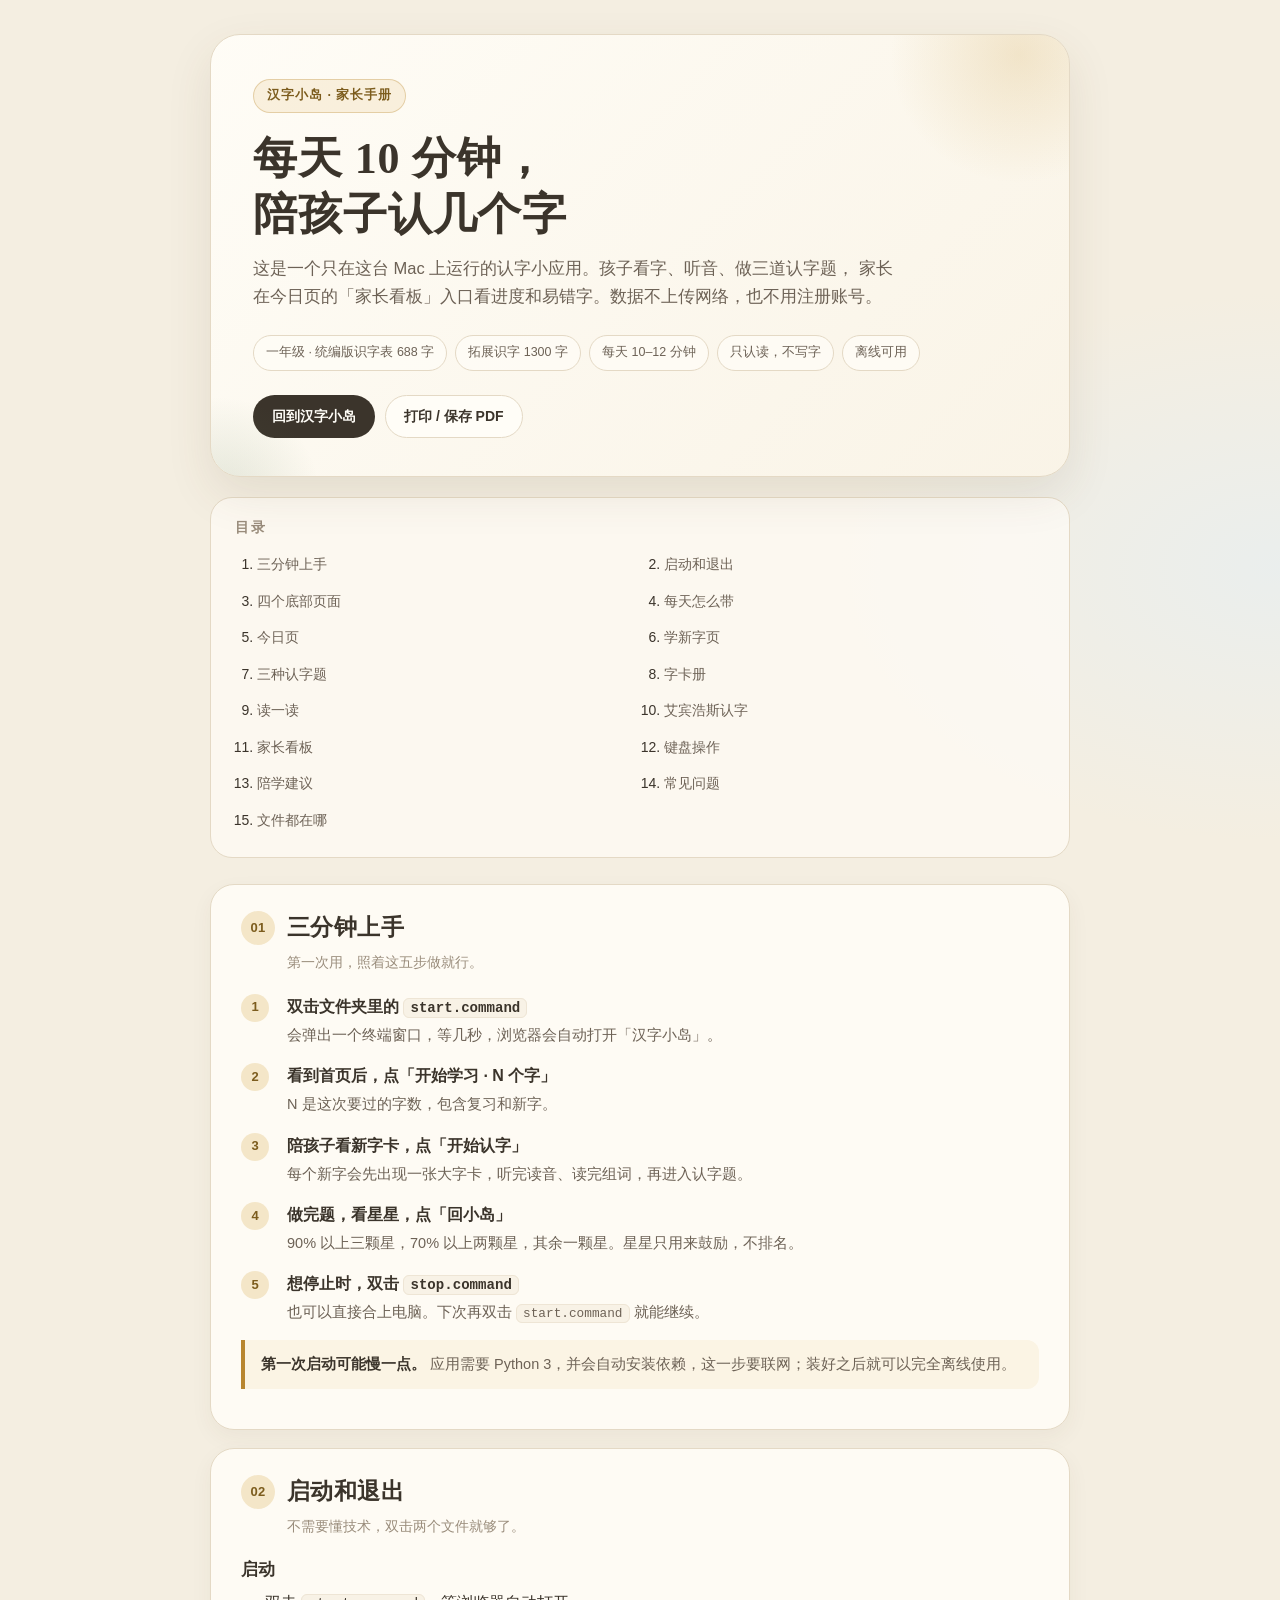
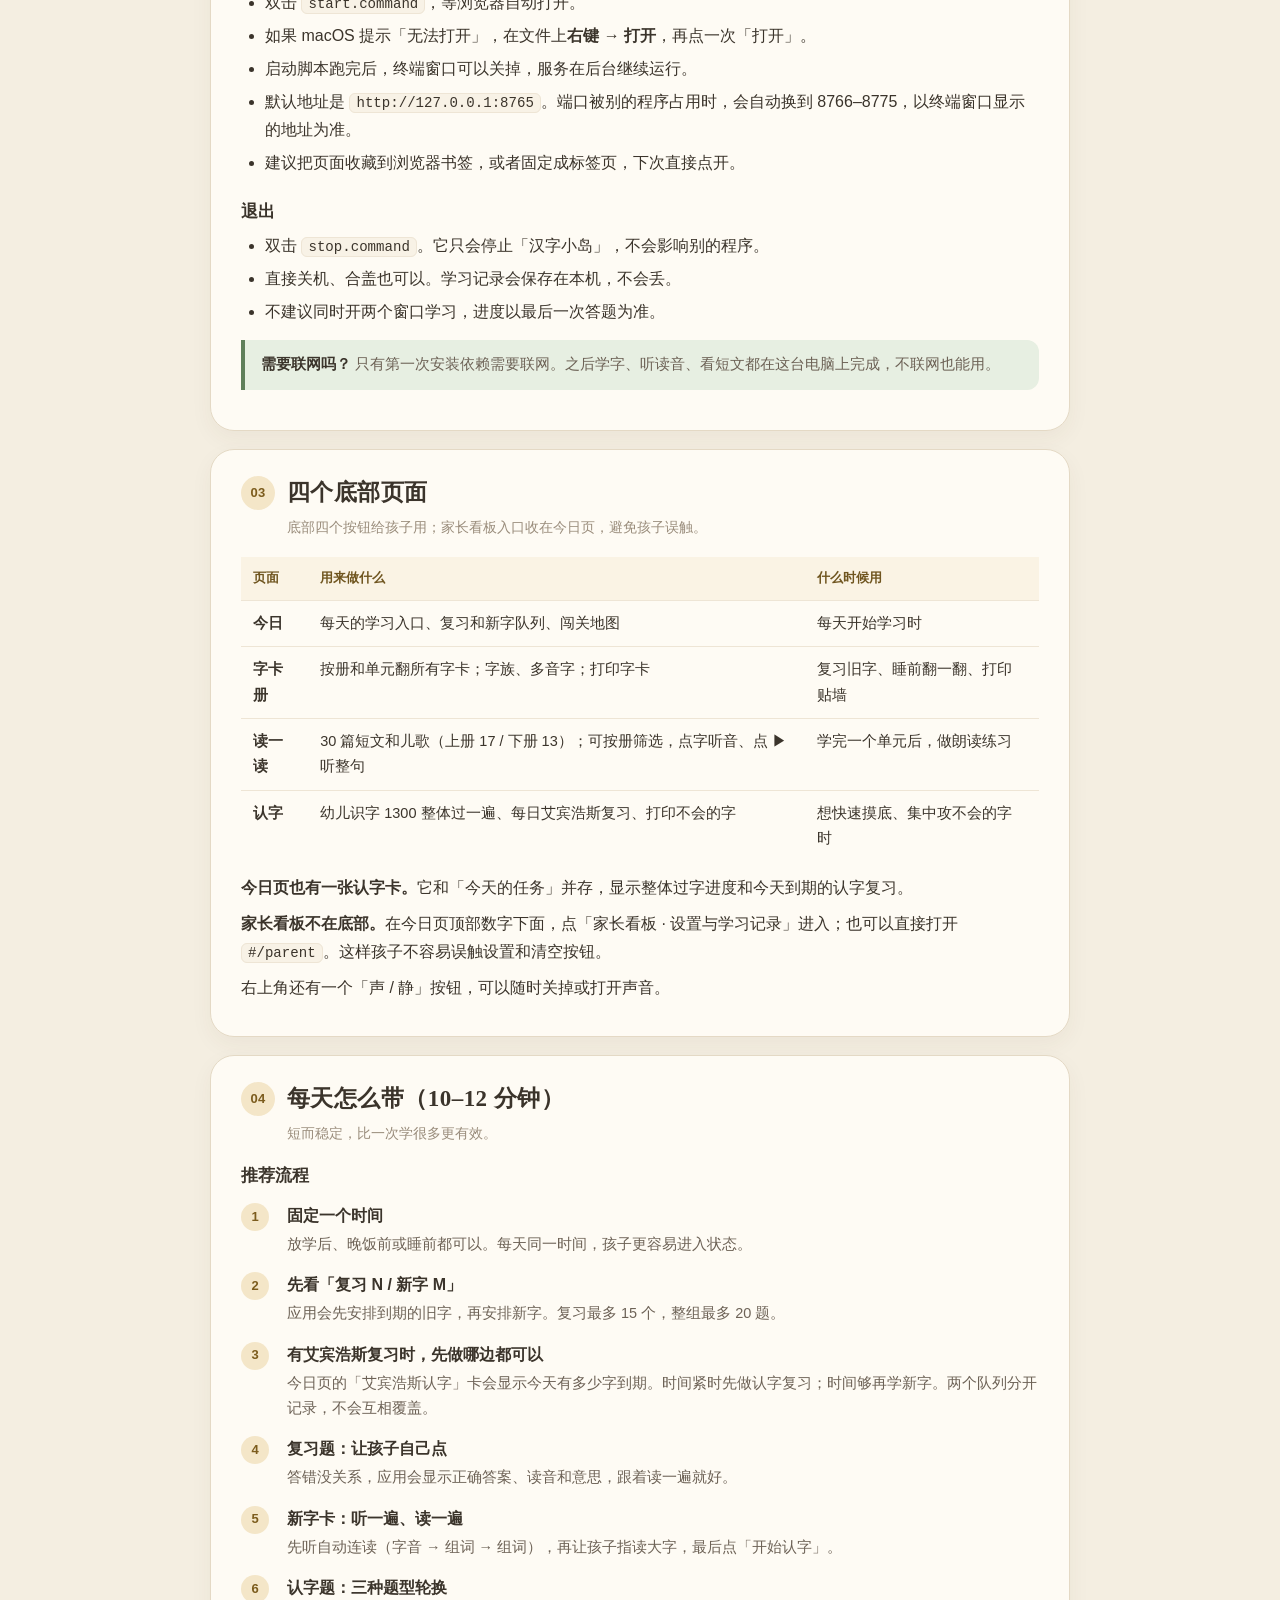
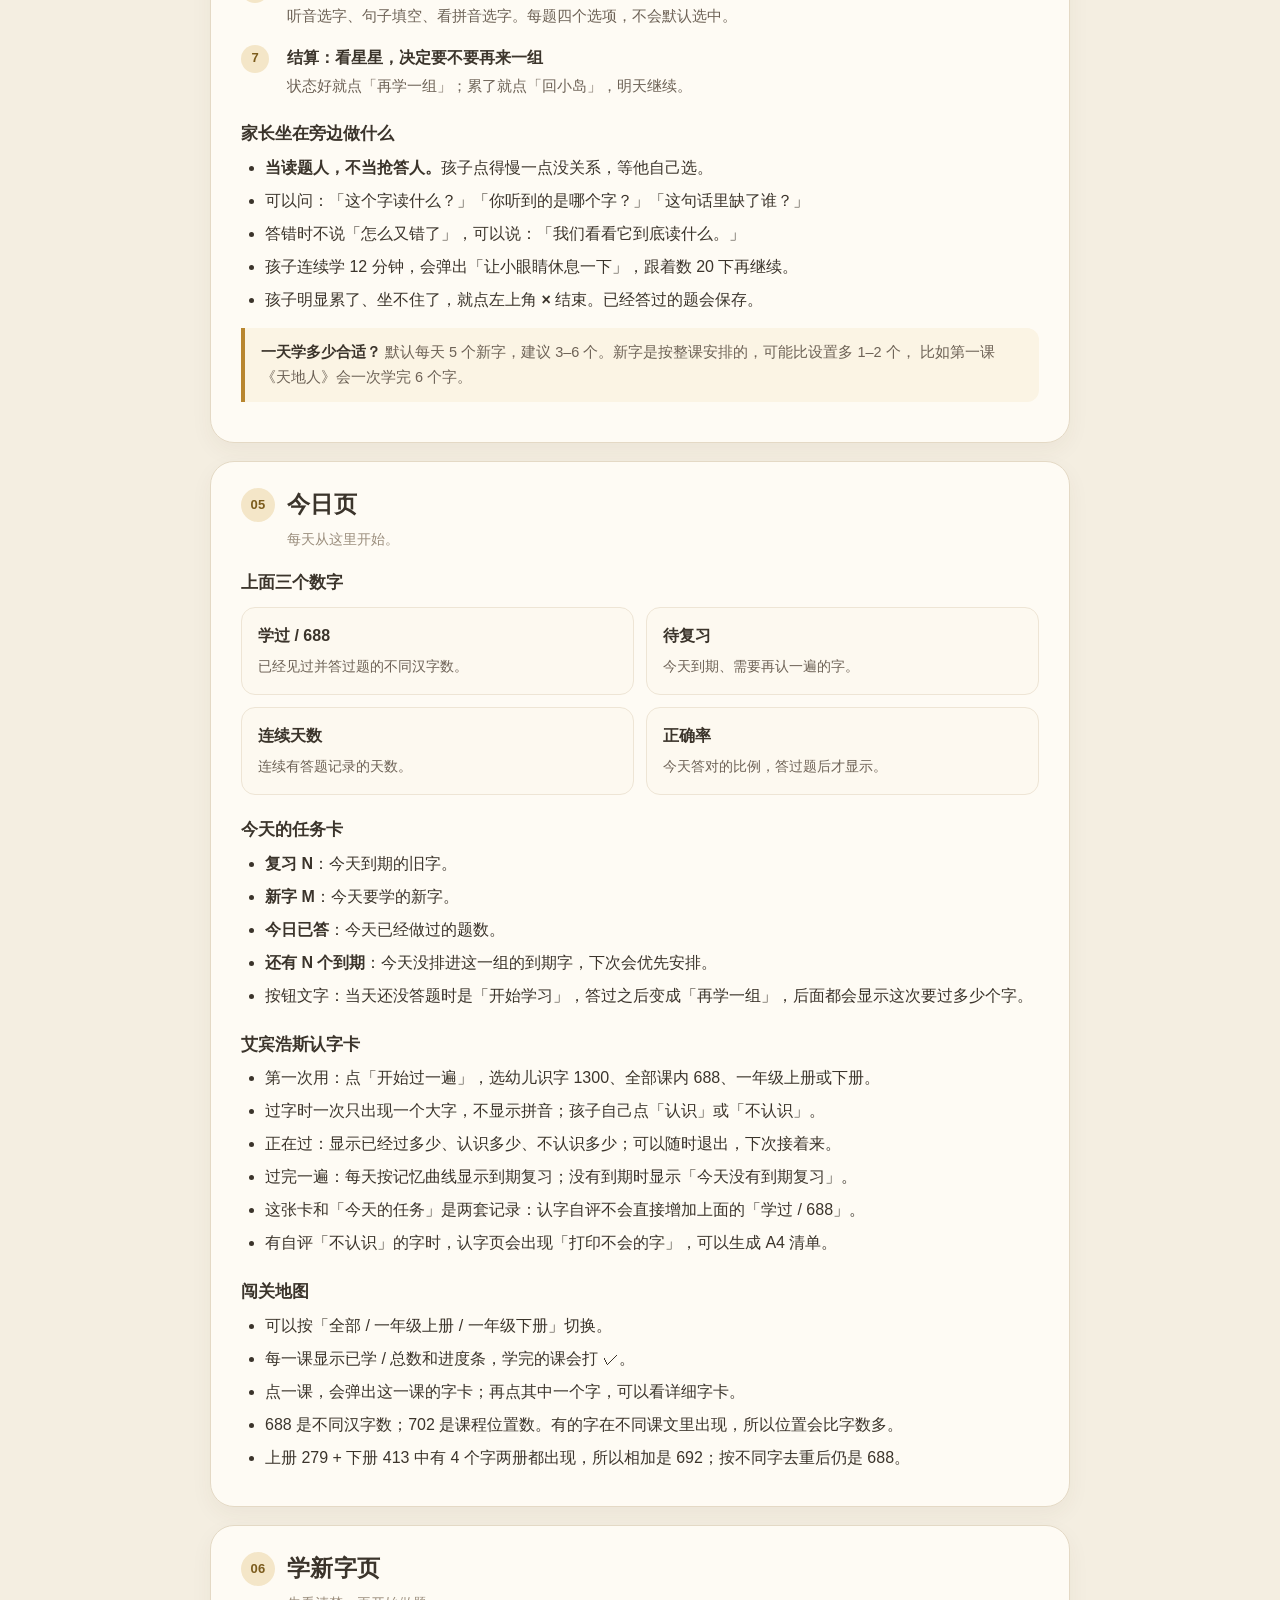
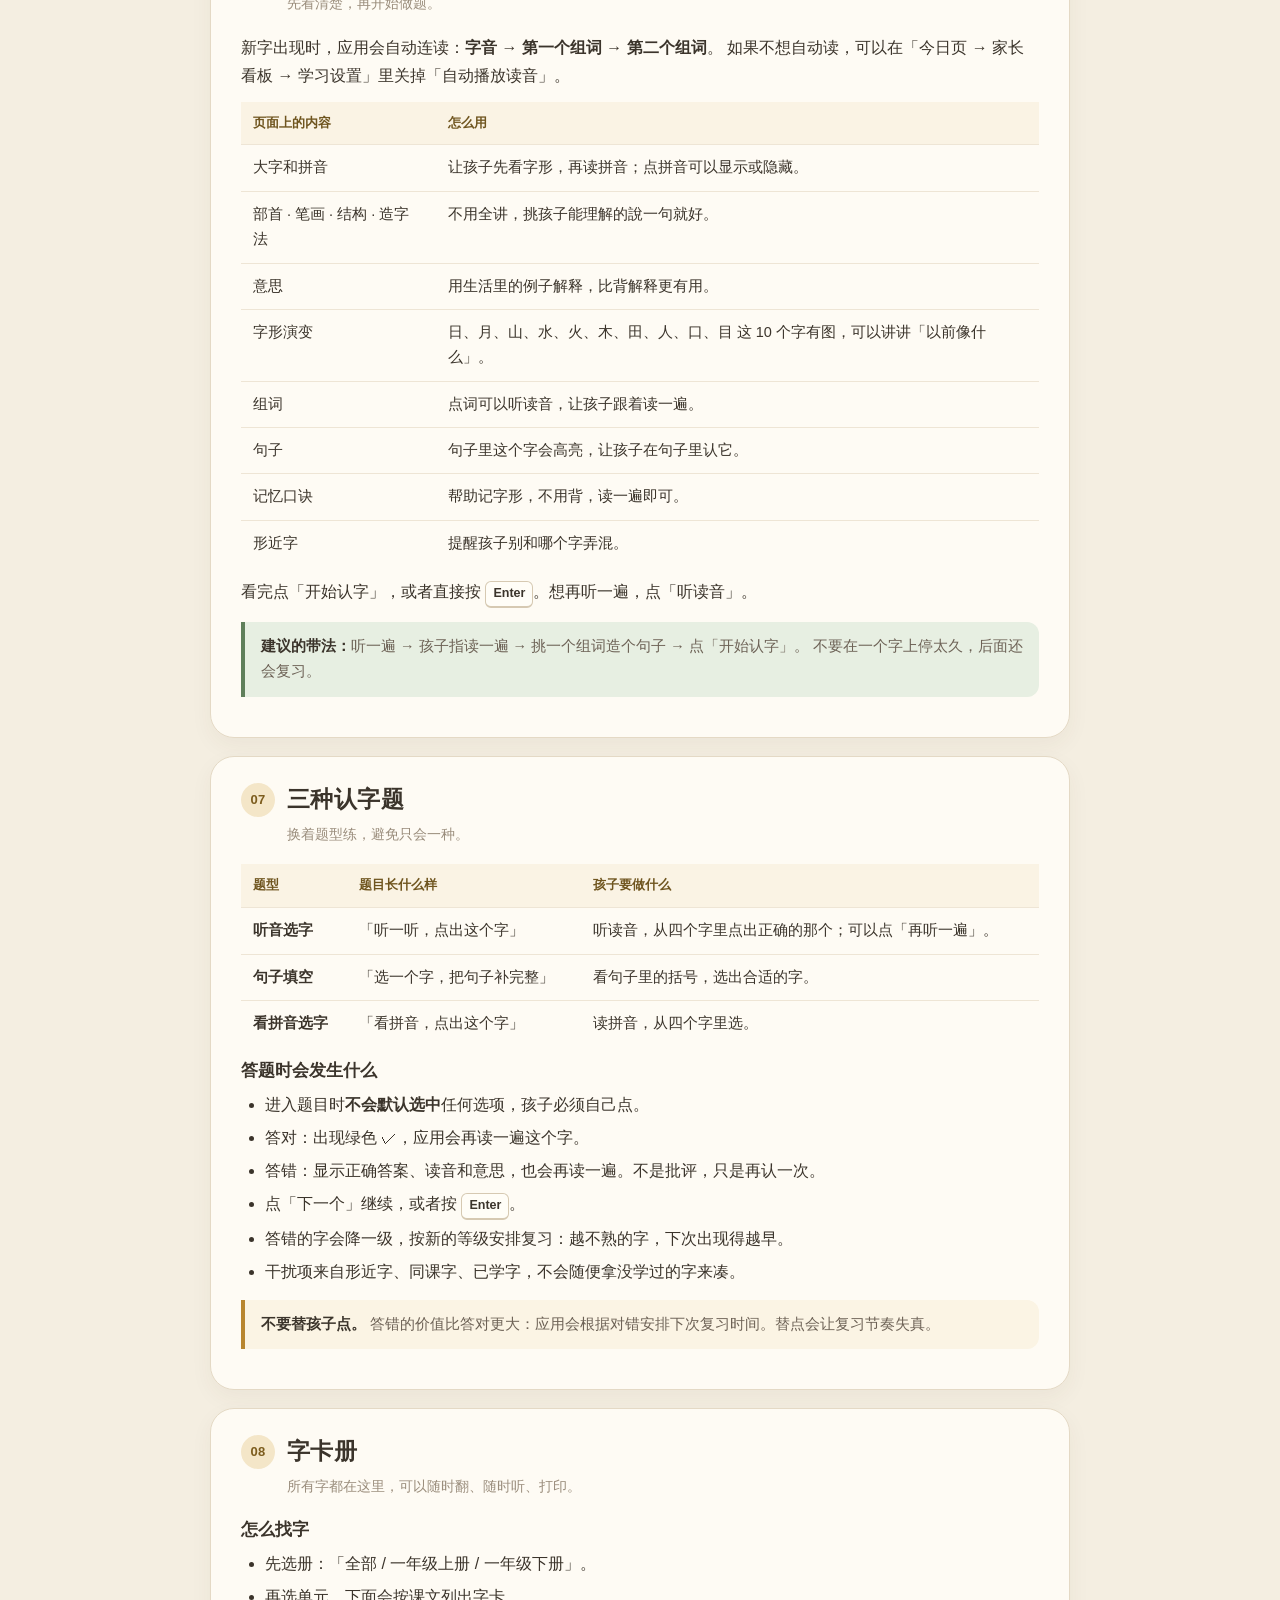
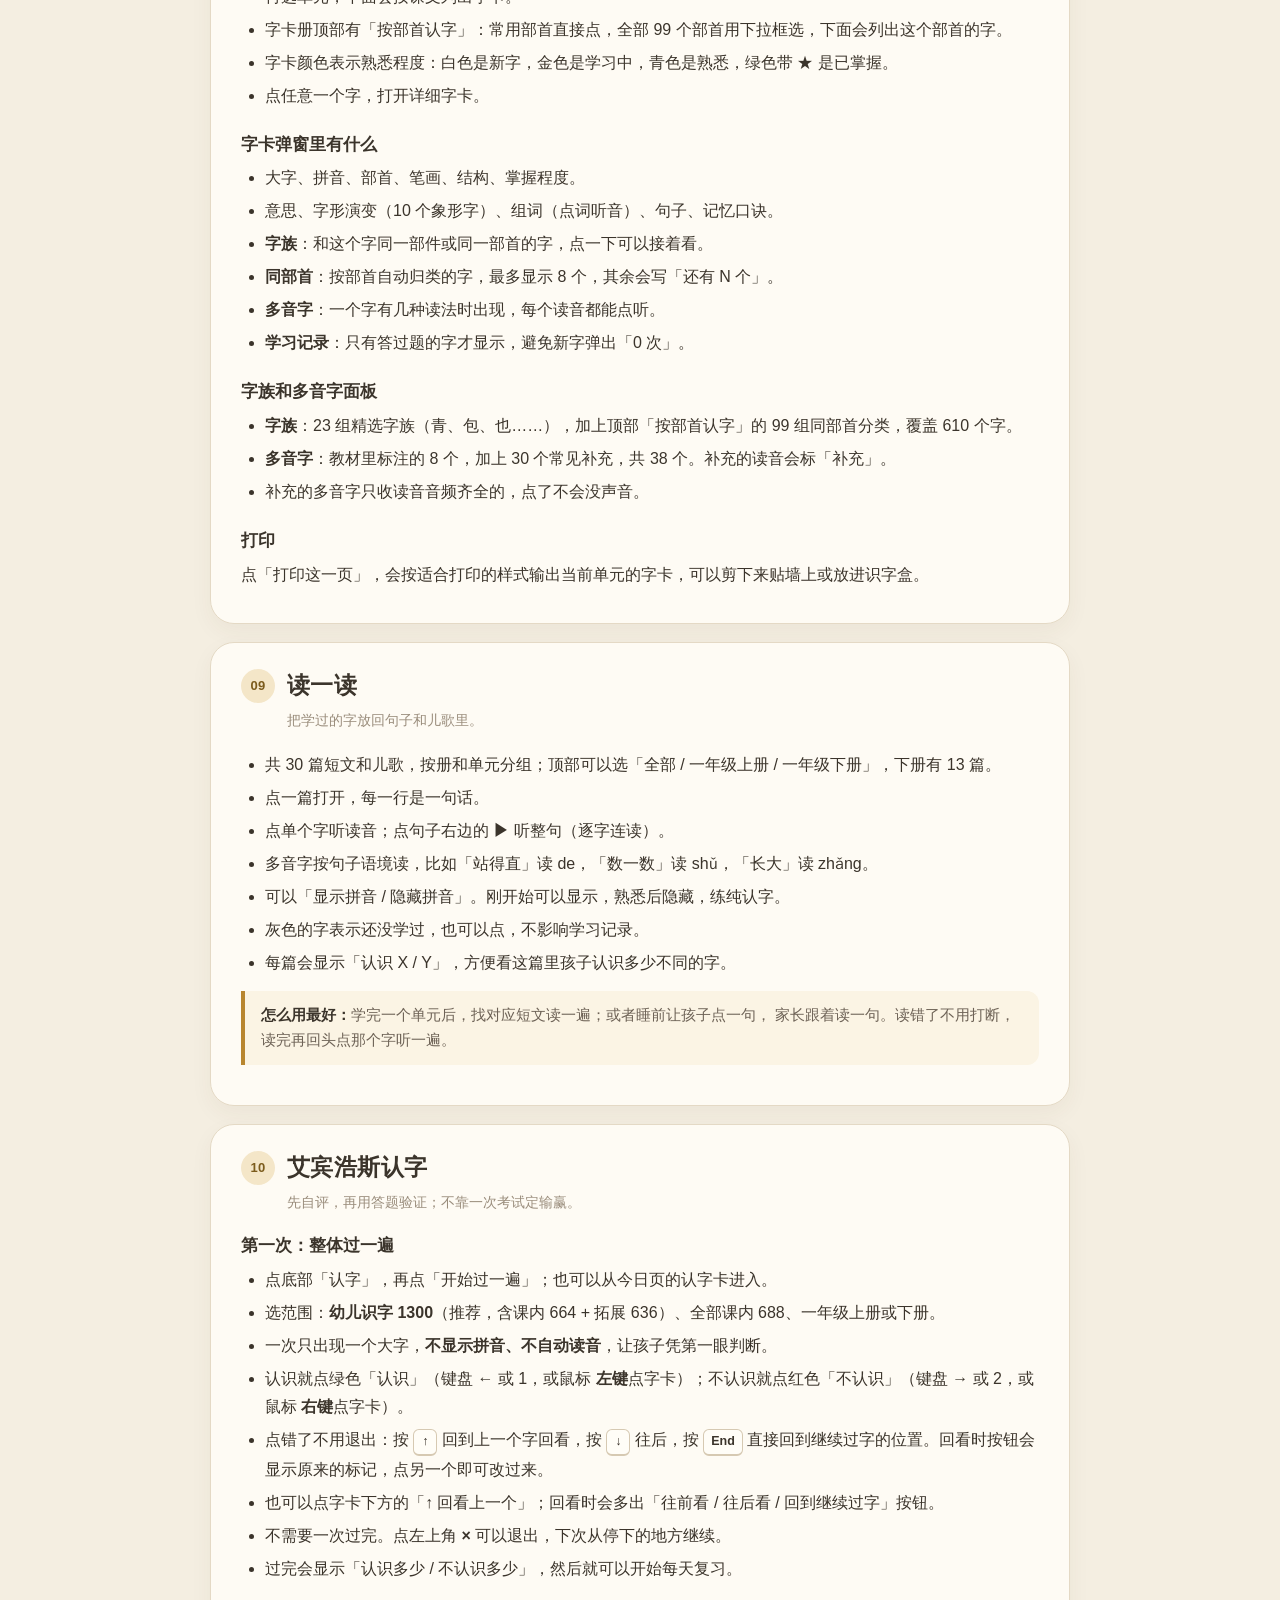
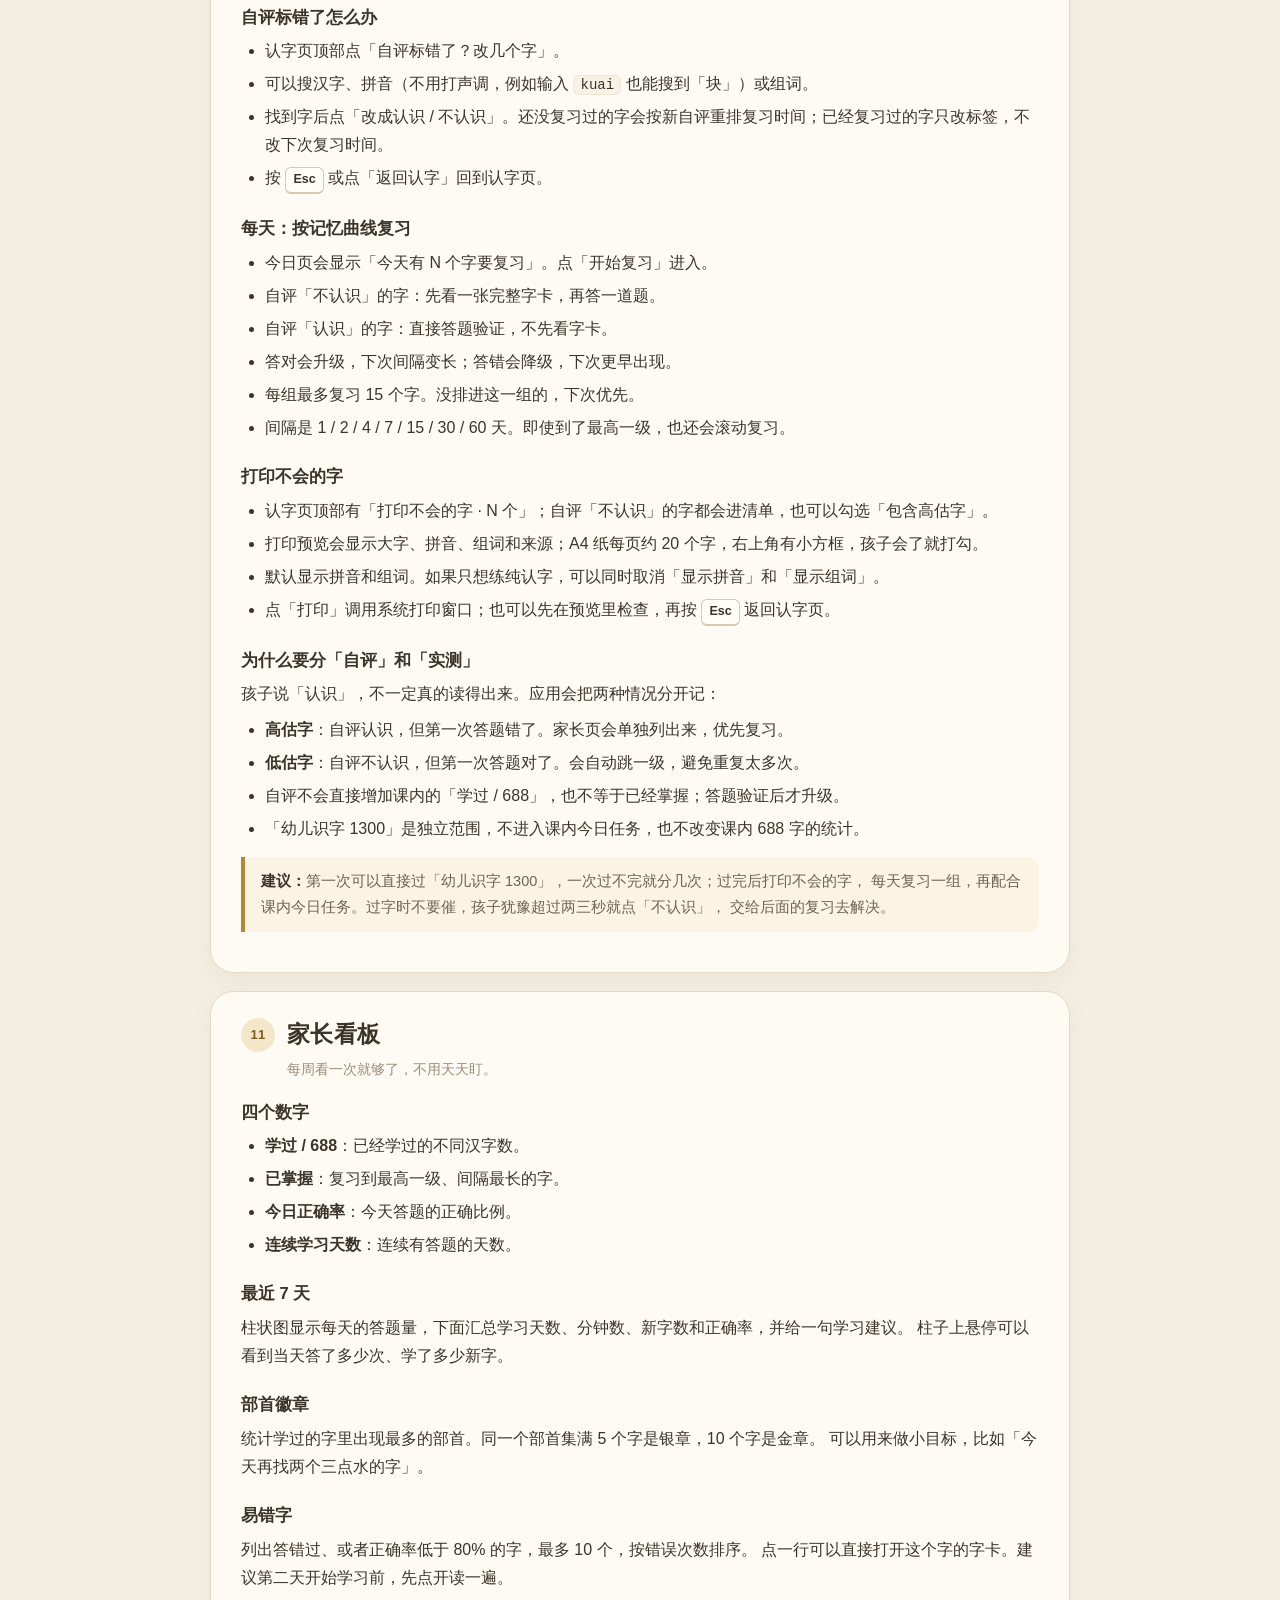
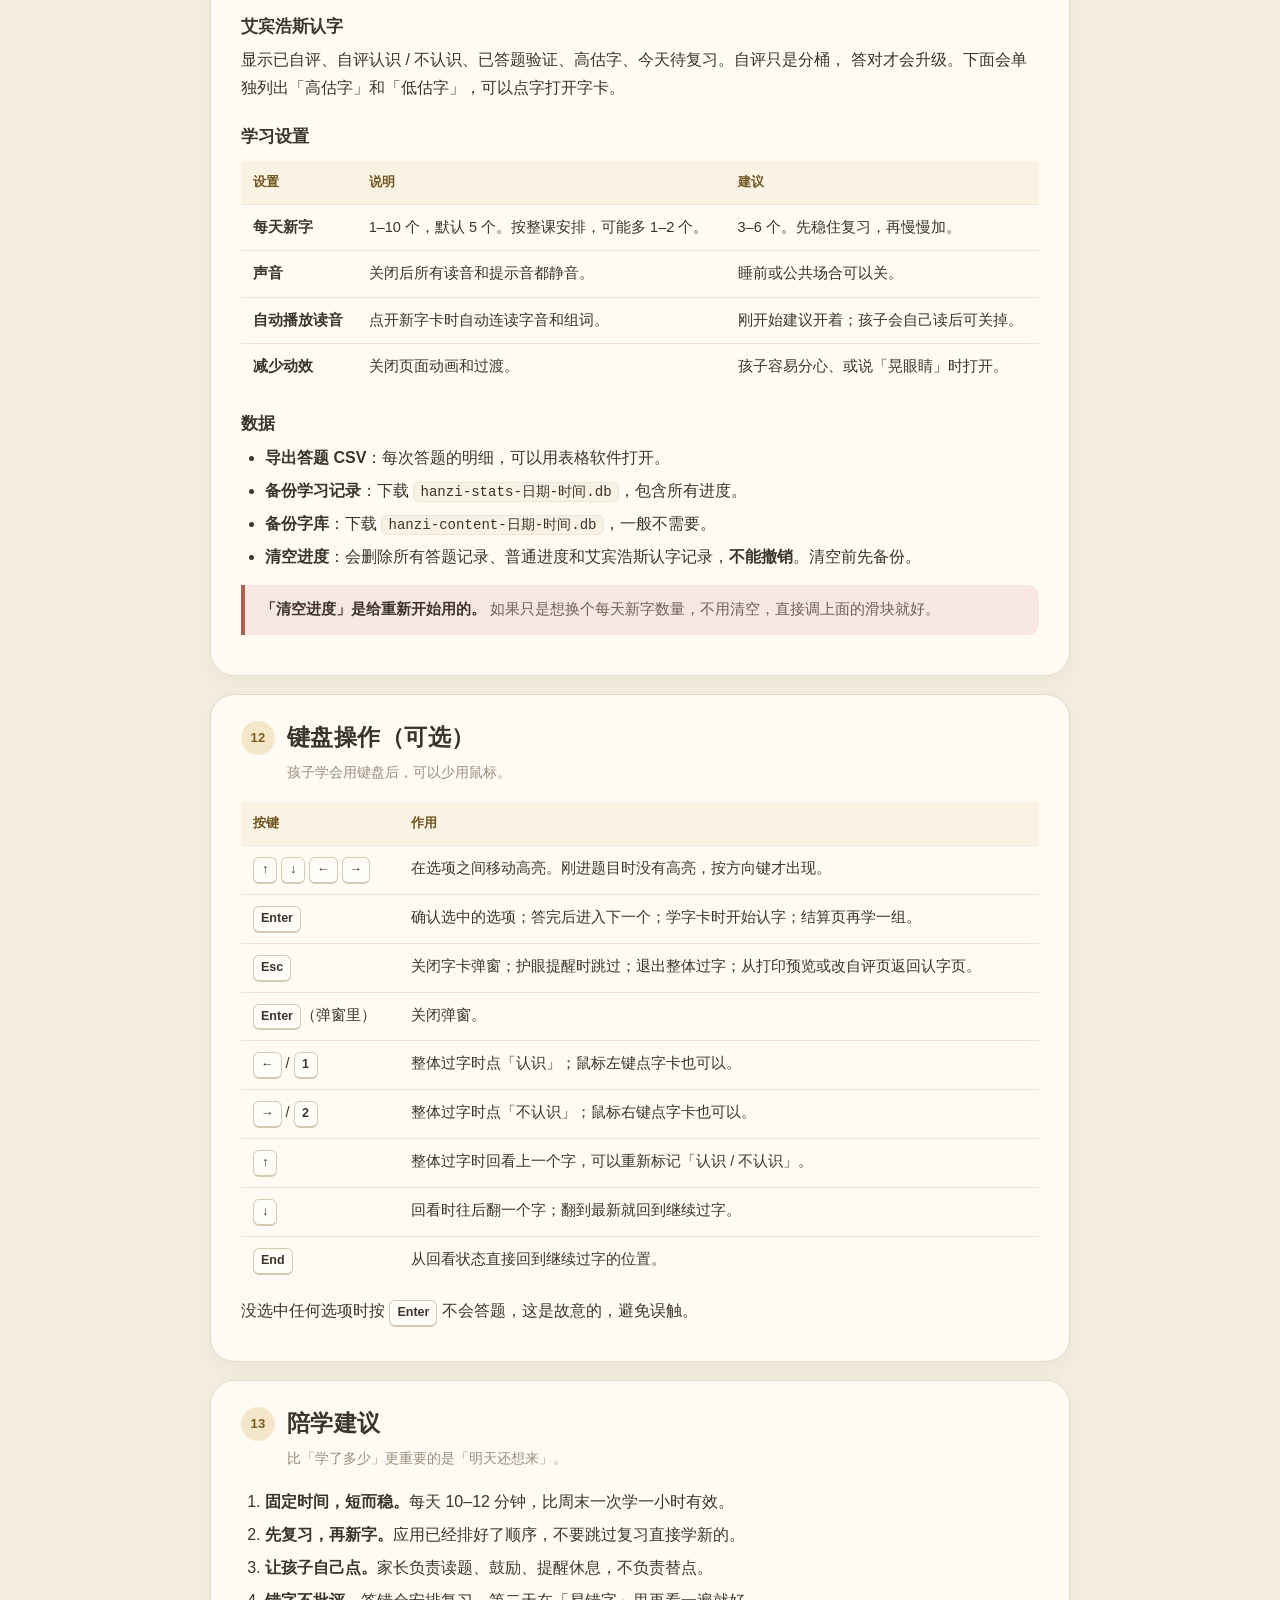
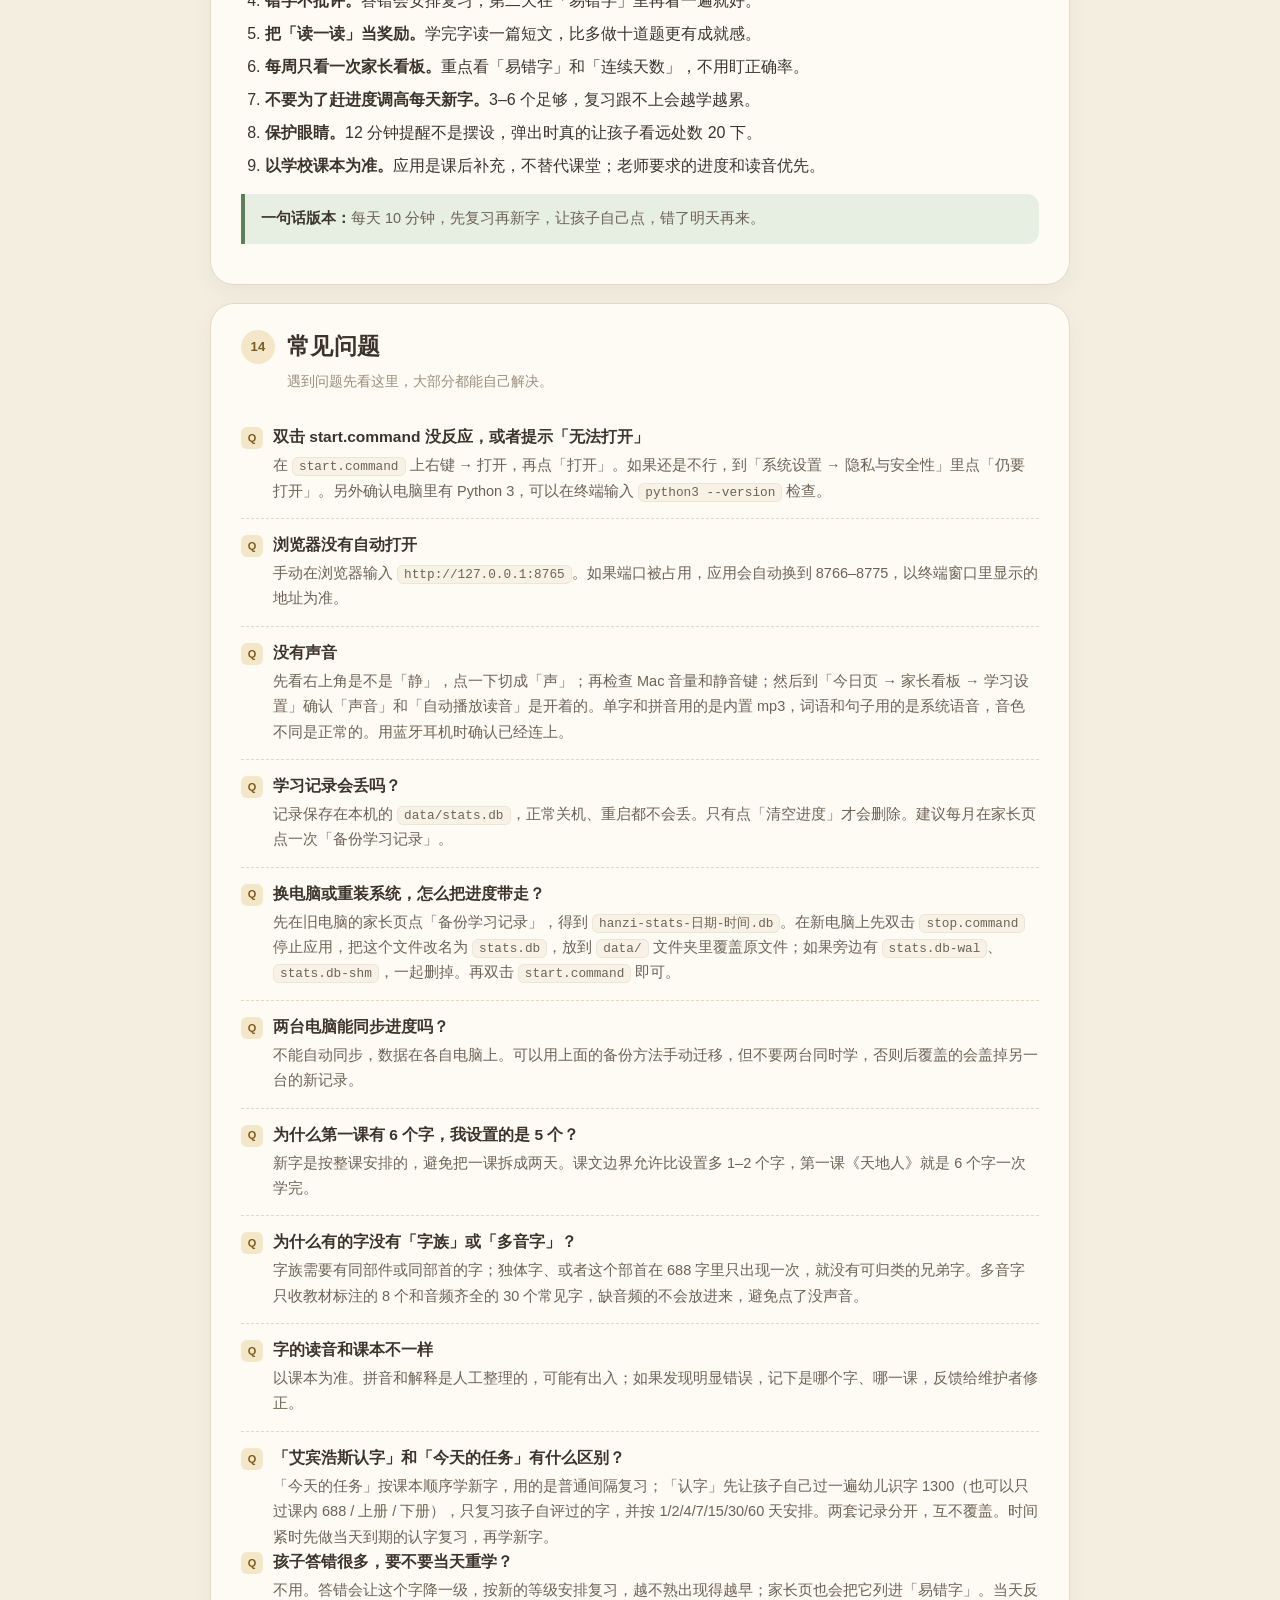
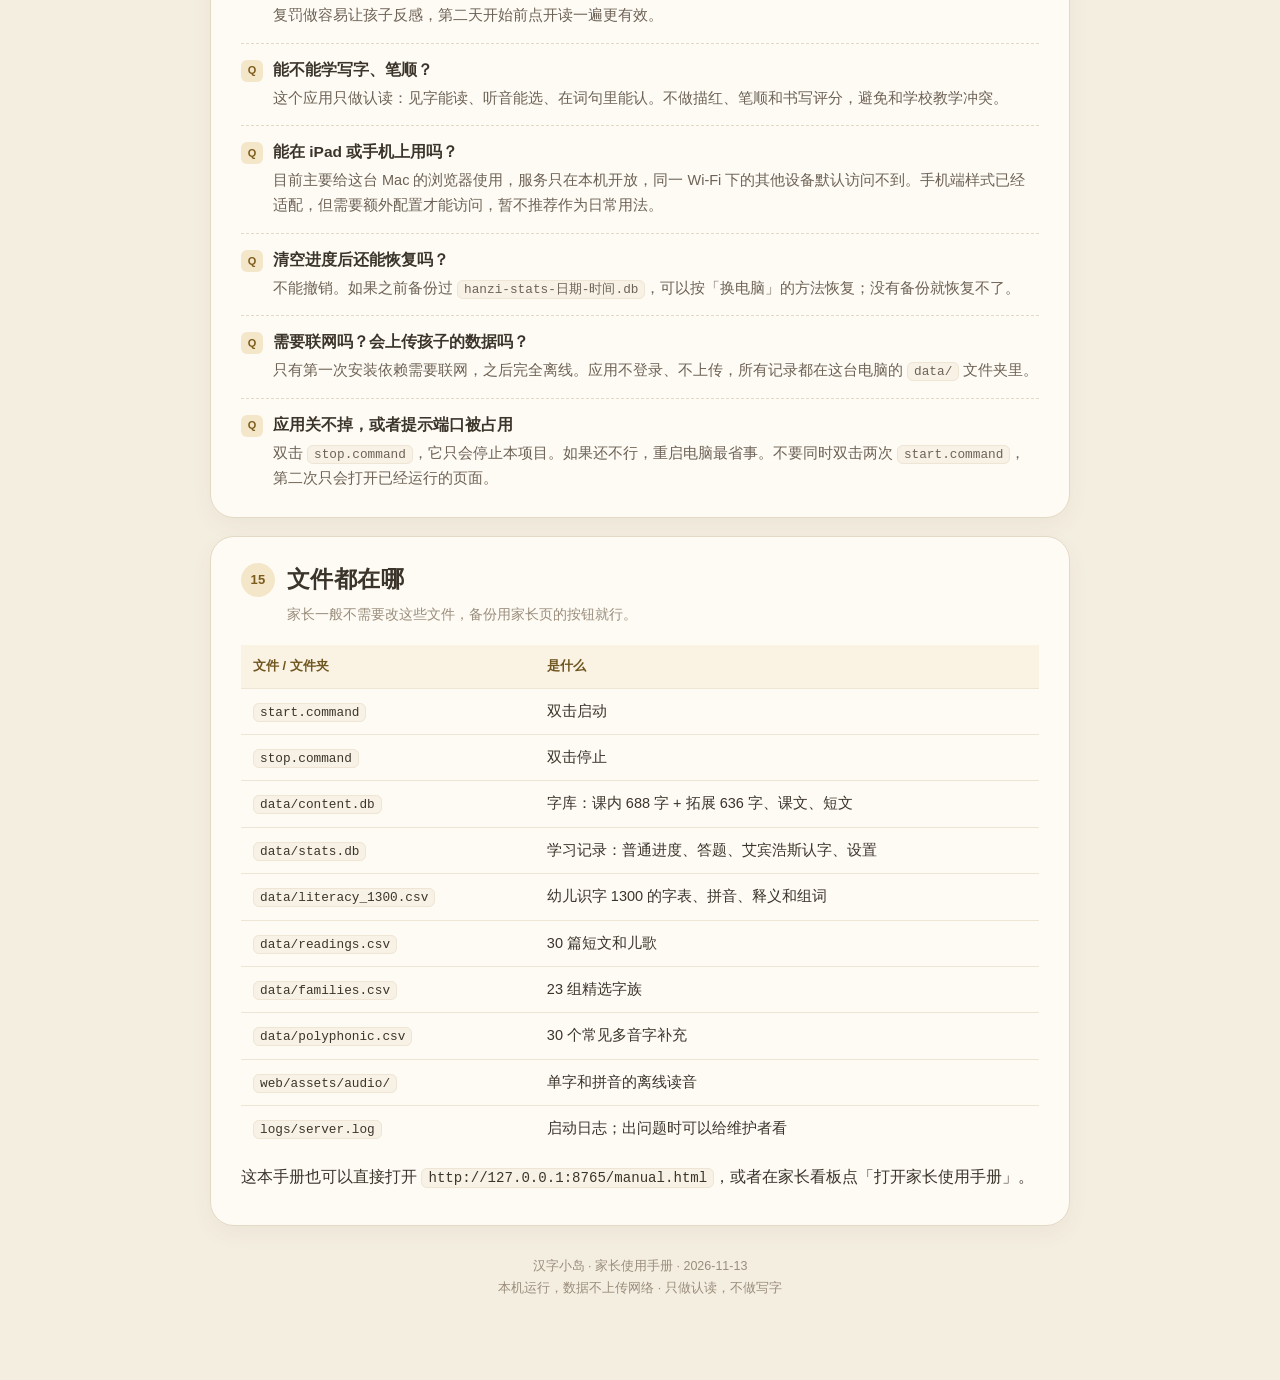
==== web/manual.html @ f4dc387c "认字过字支持回看改标记和鼠标左右键作答" ====
<!doctype html>
<html lang="zh-CN">
<head>
<meta charset="utf-8" />
<meta name="viewport" content="width=device-width, initial-scale=1" />
<title>汉字小岛 · 家长使用手册</title>
<style>
  :root {
    --paper: #f4eee1;
    --card: #fffdf7;
    --ink: #3b342b;
    --ink-soft: #6d6256;
    --ink-faint: #9a8d7c;
    --line: #e4d9c5;
    --line-soft: #eee5d5;
    --gold: #b8862f;
    --gold-soft: #f4e6c8;
    --green: #5f7f5a;
    --green-soft: #e7efe2;
    --red: #b05f4c;
    --red-soft: #f7e6e1;
    --blue-soft: #e6eef2;
  }

  * { box-sizing: border-box; }

  html { scroll-behavior: smooth; }

  body {
    margin: 0;
    color: var(--ink);
    background:
      radial-gradient(900px 500px at 8% -8%, rgba(244, 230, 200, 0.85), transparent 60%),
      radial-gradient(800px 500px at 100% 4%, rgba(230, 238, 242, 0.7), transparent 55%),
      var(--paper);
    font-family: -apple-system, BlinkMacSystemFont, "PingFang SC", "Hiragino Sans GB",
      "Microsoft YaHei", sans-serif;
    font-size: 16px;
    line-height: 1.75;
    -webkit-font-smoothing: antialiased;
  }

  .page {
    max-width: 900px;
    margin: 0 auto;
    padding: 34px 20px 80px;
  }

  /* ---------- 封面 ---------- */

  .cover {
    position: relative;
    overflow: hidden;
    padding: 44px 42px 38px;
    border: 1px solid var(--line);
    border-radius: 30px;
    background:
      linear-gradient(135deg, rgba(255, 253, 247, 0.96), rgba(250, 244, 231, 0.92));
    box-shadow: 0 18px 46px rgba(84, 68, 43, 0.10);
  }

  .cover::before,
  .cover::after {
    content: "";
    position: absolute;
    border-radius: 50%;
    pointer-events: none;
  }
  .cover::before {
    width: 260px;
    height: 260px;
    right: -80px;
    top: -110px;
    background: radial-gradient(circle, rgba(201, 154, 61, 0.20), transparent 70%);
  }
  .cover::after {
    width: 200px;
    height: 200px;
    left: -90px;
    bottom: -120px;
    background: radial-gradient(circle, rgba(95, 127, 90, 0.16), transparent 70%);
  }

  .kicker {
    display: inline-flex;
    align-items: center;
    gap: 8px;
    padding: 5px 13px;
    border: 1px solid rgba(184, 134, 47, 0.32);
    border-radius: 999px;
    background: rgba(244, 230, 200, 0.55);
    color: #7c5c1d;
    font-size: 12.5px;
    font-weight: 700;
    letter-spacing: 0.08em;
  }

  .cover h1 {
    margin: 18px 0 10px;
    font-family: "Songti SC", "STSong", "Noto Serif SC", serif;
    font-size: clamp(30px, 5vw, 44px);
    line-height: 1.28;
    letter-spacing: 0.02em;
  }

  .cover .lead {
    max-width: 640px;
    margin: 0;
    color: var(--ink-soft);
    font-size: 16.5px;
  }

  .cover-meta {
    display: flex;
    flex-wrap: wrap;
    gap: 8px;
    margin-top: 24px;
  }

  .pill {
    display: inline-flex;
    align-items: center;
    gap: 6px;
    padding: 6px 12px;
    border: 1px solid var(--line);
    border-radius: 999px;
    background: rgba(255, 253, 247, 0.8);
    color: var(--ink-soft);
    font-size: 12.5px;
  }

  .cover-actions {
    display: flex;
    flex-wrap: wrap;
    gap: 10px;
    margin-top: 24px;
  }

  .btn {
    display: inline-flex;
    align-items: center;
    justify-content: center;
    min-height: 40px;
    padding: 8px 18px;
    border: 1px solid var(--line);
    border-radius: 999px;
    background: var(--card);
    color: var(--ink);
    font: inherit;
    font-size: 14px;
    font-weight: 700;
    text-decoration: none;
    cursor: pointer;
  }
  .btn.primary {
    border-color: transparent;
    background: var(--ink);
    color: #fffdf7;
  }
  .btn:hover { border-color: var(--gold); }

  /* ---------- 目录 ---------- */

  .toc {
    margin: 20px 0 26px;
    padding: 20px 24px;
    border: 1px solid var(--line);
    border-radius: 22px;
    background: rgba(255, 253, 247, 0.72);
  }

  .toc h2 {
    margin: 0 0 10px;
    font-size: 14px;
    color: var(--ink-faint);
    letter-spacing: 0.12em;
  }

  .toc ol {
    display: grid;
    grid-template-columns: repeat(2, minmax(0, 1fr));
    gap: 2px 26px;
    margin: 0;
    padding-left: 22px;
    font-size: 14px;
  }

  .toc a {
    color: var(--ink-soft);
    text-decoration: none;
  }
  .toc a:hover { color: var(--gold); text-decoration: underline; }

  /* ---------- 正文 ---------- */

  main section {
    margin-bottom: 18px;
    padding: 26px 30px;
    border: 1px solid var(--line);
    border-radius: 24px;
    background: rgba(255, 253, 247, 0.9);
    box-shadow: 0 8px 22px rgba(84, 68, 43, 0.05);
  }

  h2 {
    display: flex;
    align-items: center;
    gap: 12px;
    margin: 0 0 6px;
    font-family: "Songti SC", "STSong", "Noto Serif SC", serif;
    font-size: 23px;
    line-height: 1.4;
    letter-spacing: 0.02em;
  }

  .num {
    flex: 0 0 auto;
    display: inline-grid;
    place-items: center;
    width: 34px;
    height: 34px;
    border-radius: 50%;
    background: var(--gold-soft);
    color: #7c5c1d;
    font-family: -apple-system, BlinkMacSystemFont, "PingFang SC", sans-serif;
    font-size: 13px;
    font-weight: 800;
    letter-spacing: 0.02em;
  }

  .section-sub {
    margin: 0 0 18px 46px;
    color: var(--ink-faint);
    font-size: 13.5px;
  }

  h3 {
    margin: 22px 0 8px;
    font-size: 16.5px;
    line-height: 1.5;
  }
  h3:first-of-type { margin-top: 8px; }

  p { margin: 8px 0; }
  ul, ol { margin: 8px 0; padding-left: 24px; }
  li { margin: 5px 0; }
  strong { color: var(--ink); }
  code {
    padding: 1px 6px;
    border: 1px solid var(--line-soft);
    border-radius: 6px;
    background: #f8f2e6;
    font-family: "SF Mono", ui-monospace, Menlo, monospace;
    font-size: 0.88em;
  }

  .tip, .warn, .note {
    margin: 14px 0;
    padding: 12px 16px;
    border-left: 4px solid var(--gold);
    border-radius: 0 12px 12px 0;
    background: #fbf4e4;
    color: var(--ink-soft);
    font-size: 14.5px;
  }
  .tip b, .warn b, .note b { color: var(--ink); }
  .warn {
    border-left-color: var(--red);
    background: var(--red-soft);
  }
  .note {
    border-left-color: var(--green);
    background: var(--green-soft);
  }

  /* 步骤 */
  .steps {
    list-style: none;
    counter-reset: step;
    padding-left: 0;
    margin: 14px 0;
  }
  .steps > li {
    position: relative;
    margin: 0 0 14px;
    padding-left: 46px;
    min-height: 30px;
  }
  .steps > li::before {
    counter-increment: step;
    content: counter(step);
    position: absolute;
    left: 0;
    top: 1px;
    display: grid;
    place-items: center;
    width: 28px;
    height: 28px;
    border-radius: 50%;
    background: var(--gold-soft);
    color: #7c5c1d;
    font-size: 13px;
    font-weight: 800;
  }
  .steps > li b { display: block; }
  .steps > li p { margin: 2px 0 0; color: var(--ink-soft); font-size: 14.5px; }

  /* 表格 */
  .table-wrap { overflow-x: auto; margin: 12px 0; }

  table {
    width: 100%;
    border-collapse: collapse;
    font-size: 14.5px;
  }
  th, td {
    padding: 10px 12px;
    border-bottom: 1px solid var(--line-soft);
    text-align: left;
    vertical-align: top;
  }
  th {
    background: #faf3e4;
    color: #6f551f;
    font-size: 13px;
    font-weight: 700;
    white-space: nowrap;
  }
  tr:last-child td { border-bottom: 0; }

  kbd {
    display: inline-block;
    min-width: 24px;
    padding: 1px 7px;
    border: 1px solid #d6c9b2;
    border-bottom-width: 2px;
    border-radius: 6px;
    background: #fffdf7;
    color: var(--ink);
    font-family: -apple-system, BlinkMacSystemFont, "PingFang SC", sans-serif;
    font-size: 12.5px;
    font-weight: 700;
    text-align: center;
  }

  .grid2 {
    display: grid;
    grid-template-columns: repeat(2, minmax(0, 1fr));
    gap: 12px;
    margin: 12px 0;
  }
  .mini-card {
    padding: 14px 16px;
    border: 1px solid var(--line-soft);
    border-radius: 14px;
    background: #fdf9f0;
  }
  .mini-card b { display: block; margin-bottom: 2px; }
  .mini-card span { color: var(--ink-soft); font-size: 14px; }

  /* FAQ */
  .faq-item {
    padding: 14px 0;
    border-bottom: 1px dashed var(--line);
  }
  .faq-item:last-child { border-bottom: 0; padding-bottom: 0; }
  .faq-item h3 {
    display: flex;
    gap: 10px;
    margin: 0 0 4px;
    font-size: 15.5px;
  }
  .q {
    flex: 0 0 auto;
    display: inline-grid;
    place-items: center;
    width: 22px;
    height: 22px;
    margin-top: 2px;
    border-radius: 6px;
    background: var(--gold-soft);
    color: #7c5c1d;
    font-size: 11px;
    font-weight: 800;
  }
  .faq-item p { margin: 0 0 0 32px; color: var(--ink-soft); font-size: 14.5px; }

  footer {
    margin-top: 30px;
    padding: 0 8px;
    color: var(--ink-faint);
    font-size: 12.5px;
    text-align: center;
  }

  a { color: #8a6420; }

  @media (max-width: 680px) {
    .page { padding: 20px 12px 60px; }
    .cover { padding: 30px 22px 26px; border-radius: 24px; }
    main section { padding: 20px 18px; border-radius: 20px; }
    .toc { padding: 16px 18px; }
    .toc ol { grid-template-columns: 1fr; }
    .section-sub { margin-left: 0; }
    .grid2 { grid-template-columns: 1fr; }
    h2 { font-size: 20px; }
    .faq-item p { margin-left: 0; }
  }

  @media print {
    @page { margin: 16mm; }
    body { background: #fff; font-size: 11.5pt; }
    .page { max-width: none; padding: 0; }
    .no-print { display: none !important; }
    .cover, main section, .toc {
      box-shadow: none;
      background: #fff;
      border-color: #ccc;
    }
    main section { break-inside: avoid; page-break-inside: avoid; }
    h2 { break-after: avoid; }
    a { color: inherit; text-decoration: none; }
  }
</style>
</head>
<body>
<div class="page">

  <header class="cover">
    <span class="kicker">汉字小岛 · 家长手册</span>
    <h1>每天 10 分钟，<br />陪孩子认几个字</h1>
    <p class="lead">
      这是一个只在这台 Mac 上运行的认字小应用。孩子看字、听音、做三道认字题，
      家长在今日页的「家长看板」入口看进度和易错字。数据不上传网络，也不用注册账号。
    </p>
    <div class="cover-meta">
      <span class="pill">一年级 · 统编版识字表 688 字</span>
      <span class="pill">拓展识字 1300 字</span>
      <span class="pill">每天 10–12 分钟</span>
      <span class="pill">只认读，不写字</span>
      <span class="pill">离线可用</span>
    </div>
    <div class="cover-actions no-print">
      <a class="btn primary" href="/">回到汉字小岛</a>
      <button class="btn" type="button" onclick="window.print()">打印 / 保存 PDF</button>
    </div>
  </header>

  <nav class="toc no-print" aria-label="目录">
    <h2>目录</h2>
    <ol>
      <li><a href="#quick">三分钟上手</a></li>
      <li><a href="#start">启动和退出</a></li>
      <li><a href="#tour">四个底部页面</a></li>
      <li><a href="#daily">每天怎么带</a></li>
      <li><a href="#home">今日页</a></li>
      <li><a href="#learn">学新字页</a></li>
      <li><a href="#quiz">三种认字题</a></li>
      <li><a href="#cards">字卡册</a></li>
      <li><a href="#read">读一读</a></li>
      <li><a href="#recognition">艾宾浩斯认字</a></li>
      <li><a href="#parent">家长看板</a></li>
      <li><a href="#keys">键盘操作</a></li>
      <li><a href="#tips">陪学建议</a></li>
      <li><a href="#faq">常见问题</a></li>
      <li><a href="#files">文件都在哪</a></li>
    </ol>
  </nav>

  <main>

    <!-- 01 快速上手 -->
    <section id="quick">
      <h2><span class="num">01</span>三分钟上手</h2>
      <p class="section-sub">第一次用，照着这五步做就行。</p>

      <ol class="steps">
        <li>
          <b>双击文件夹里的 <code>start.command</code></b>
          <p>会弹出一个终端窗口，等几秒，浏览器会自动打开「汉字小岛」。</p>
        </li>
        <li>
          <b>看到首页后，点「开始学习 · N 个字」</b>
          <p>N 是这次要过的字数，包含复习和新字。</p>
        </li>
        <li>
          <b>陪孩子看新字卡，点「开始认字」</b>
          <p>每个新字会先出现一张大字卡，听完读音、读完组词，再进入认字题。</p>
        </li>
        <li>
          <b>做完题，看星星，点「回小岛」</b>
          <p>90% 以上三颗星，70% 以上两颗星，其余一颗星。星星只用来鼓励，不排名。</p>
        </li>
        <li>
          <b>想停止时，双击 <code>stop.command</code></b>
          <p>也可以直接合上电脑。下次再双击 <code>start.command</code> 就能继续。</p>
        </li>
      </ol>

      <div class="tip">
        <b>第一次启动可能慢一点。</b>
        应用需要 Python 3，并会自动安装依赖，这一步要联网；装好之后就可以完全离线使用。
      </div>
    </section>

    <!-- 02 启动退出 -->
    <section id="start">
      <h2><span class="num">02</span>启动和退出</h2>
      <p class="section-sub">不需要懂技术，双击两个文件就够了。</p>

      <h3>启动</h3>
      <ul>
        <li>双击 <code>start.command</code>，等浏览器自动打开。</li>
        <li>如果 macOS 提示「无法打开」，在文件上<strong>右键 → 打开</strong>，再点一次「打开」。</li>
        <li>启动脚本跑完后，终端窗口可以关掉，服务在后台继续运行。</li>
        <li>默认地址是 <code>http://127.0.0.1:8765</code>。端口被别的程序占用时，会自动换到 8766–8775，以终端窗口显示的地址为准。</li>
        <li>建议把页面收藏到浏览器书签，或者固定成标签页，下次直接点开。</li>
      </ul>

      <h3>退出</h3>
      <ul>
        <li>双击 <code>stop.command</code>。它只会停止「汉字小岛」，不会影响别的程序。</li>
        <li>直接关机、合盖也可以。学习记录会保存在本机，不会丢。</li>
        <li>不建议同时开两个窗口学习，进度以最后一次答题为准。</li>
      </ul>

      <div class="note">
        <b>需要联网吗？</b>
        只有第一次安装依赖需要联网。之后学字、听读音、看短文都在这台电脑上完成，不联网也能用。
      </div>
    </section>

    <!-- 03 四个底部页面 -->
    <section id="tour">
      <h2><span class="num">03</span>四个底部页面</h2>
      <p class="section-sub">底部四个按钮给孩子用；家长看板入口收在今日页，避免孩子误触。</p>

      <div class="table-wrap">
        <table>
          <thead>
            <tr><th>页面</th><th>用来做什么</th><th>什么时候用</th></tr>
          </thead>
          <tbody>
            <tr>
              <td><b>今日</b></td>
              <td>每天的学习入口、复习和新字队列、闯关地图</td>
              <td>每天开始学习时</td>
            </tr>
            <tr>
              <td><b>字卡册</b></td>
              <td>按册和单元翻所有字卡；字族、多音字；打印字卡</td>
              <td>复习旧字、睡前翻一翻、打印贴墙</td>
            </tr>
            <tr>
              <td><b>读一读</b></td>
              <td>30 篇短文和儿歌（上册 17 / 下册 13）；可按册筛选，点字听音、点 ▶ 听整句</td>
              <td>学完一个单元后，做朗读练习</td>
            </tr>
            <tr>
              <td><b>认字</b></td>
              <td>幼儿识字 1300 整体过一遍、每日艾宾浩斯复习、打印不会的字</td>
              <td>想快速摸底、集中攻不会的字时</td>
            </tr>
          </tbody>
        </table>
      </div>

      <p><b>今日页也有一张认字卡。</b>它和「今天的任务」并存，显示整体过字进度和今天到期的认字复习。</p>
      <p><b>家长看板不在底部。</b>在今日页顶部数字下面，点「家长看板 · 设置与学习记录」进入；也可以直接打开 <code>#/parent</code>。这样孩子不容易误触设置和清空按钮。</p>
      <p>右上角还有一个「声 / 静」按钮，可以随时关掉或打开声音。</p>
    </section>

    <!-- 04 每天怎么带 -->
    <section id="daily">
      <h2><span class="num">04</span>每天怎么带（10–12 分钟）</h2>
      <p class="section-sub">短而稳定，比一次学很多更有效。</p>

      <h3>推荐流程</h3>
      <ol class="steps">
        <li>
          <b>固定一个时间</b>
          <p>放学后、晚饭前或睡前都可以。每天同一时间，孩子更容易进入状态。</p>
        </li>
        <li>
          <b>先看「复习 N / 新字 M」</b>
          <p>应用会先安排到期的旧字，再安排新字。复习最多 15 个，整组最多 20 题。</p>
        </li>
        <li>
          <b>有艾宾浩斯复习时，先做哪边都可以</b>
          <p>今日页的「艾宾浩斯认字」卡会显示今天有多少字到期。时间紧时先做认字复习；时间够再学新字。两个队列分开记录，不会互相覆盖。</p>
        </li>
        <li>
          <b>复习题：让孩子自己点</b>
          <p>答错没关系，应用会显示正确答案、读音和意思，跟着读一遍就好。</p>
        </li>
        <li>
          <b>新字卡：听一遍、读一遍</b>
          <p>先听自动连读（字音 → 组词 → 组词），再让孩子指读大字，最后点「开始认字」。</p>
        </li>
        <li>
          <b>认字题：三种题型轮换</b>
          <p>听音选字、句子填空、看拼音选字。每题四个选项，不会默认选中。</p>
        </li>
        <li>
          <b>结算：看星星，决定要不要再来一组</b>
          <p>状态好就点「再学一组」；累了就点「回小岛」，明天继续。</p>
        </li>
      </ol>

      <h3>家长坐在旁边做什么</h3>
      <ul>
        <li><b>当读题人，不当抢答人。</b>孩子点得慢一点没关系，等他自己选。</li>
        <li>可以问：「这个字读什么？」「你听到的是哪个字？」「这句话里缺了谁？」</li>
        <li>答错时不说「怎么又错了」，可以说：「我们看看它到底读什么。」</li>
        <li>孩子连续学 12 分钟，会弹出「让小眼睛休息一下」，跟着数 20 下再继续。</li>
        <li>孩子明显累了、坐不住了，就点左上角 <b>×</b> 结束。已经答过的题会保存。</li>
      </ul>

      <div class="tip">
        <b>一天学多少合适？</b>
        默认每天 5 个新字，建议 3–6 个。新字是按整课安排的，可能比设置多 1–2 个，
        比如第一课《天地人》会一次学完 6 个字。
      </div>
    </section>

    <!-- 05 今日页 -->
    <section id="home">
      <h2><span class="num">05</span>今日页</h2>
      <p class="section-sub">每天从这里开始。</p>

      <h3>上面三个数字</h3>
      <div class="grid2">
        <div class="mini-card"><b>学过 / 688</b><span>已经见过并答过题的不同汉字数。</span></div>
        <div class="mini-card"><b>待复习</b><span>今天到期、需要再认一遍的字。</span></div>
        <div class="mini-card"><b>连续天数</b><span>连续有答题记录的天数。</span></div>
        <div class="mini-card"><b>正确率</b><span>今天答对的比例，答过题后才显示。</span></div>
      </div>

      <h3>今天的任务卡</h3>
      <ul>
        <li><b>复习 N</b>：今天到期的旧字。</li>
        <li><b>新字 M</b>：今天要学的新字。</li>
        <li><b>今日已答</b>：今天已经做过的题数。</li>
        <li><b>还有 N 个到期</b>：今天没排进这一组的到期字，下次会优先安排。</li>
        <li>按钮文字：当天还没答题时是「开始学习」，答过之后变成「再学一组」，后面都会显示这次要过多少个字。</li>
      </ul>

      <h3>艾宾浩斯认字卡</h3>
      <ul>
        <li>第一次用：点「开始过一遍」，选幼儿识字 1300、全部课内 688、一年级上册或下册。</li>
        <li>过字时一次只出现一个大字，不显示拼音；孩子自己点「认识」或「不认识」。</li>
        <li>正在过：显示已经过多少、认识多少、不认识多少；可以随时退出，下次接着来。</li>
        <li>过完一遍：每天按记忆曲线显示到期复习；没有到期时显示「今天没有到期复习」。</li>
        <li>这张卡和「今天的任务」是两套记录：认字自评不会直接增加上面的「学过 / 688」。</li>
        <li>有自评「不认识」的字时，认字页会出现「打印不会的字」，可以生成 A4 清单。</li>
      </ul>

      <h3>闯关地图</h3>
      <ul>
        <li>可以按「全部 / 一年级上册 / 一年级下册」切换。</li>
        <li>每一课显示已学 / 总数和进度条，学完的课会打 ✓。</li>
        <li>点一课，会弹出这一课的字卡；再点其中一个字，可以看详细字卡。</li>
        <li>688 是不同汉字数；702 是课程位置数。有的字在不同课文里出现，所以位置会比字数多。</li>
        <li>上册 279 + 下册 413 中有 4 个字两册都出现，所以相加是 692；按不同字去重后仍是 688。</li>
      </ul>
    </section>

    <!-- 06 学新字 -->
    <section id="learn">
      <h2><span class="num">06</span>学新字页</h2>
      <p class="section-sub">先看清楚，再开始做题。</p>

      <p>新字出现时，应用会自动连读：<b>字音 → 第一个组词 → 第二个组词</b>。
      如果不想自动读，可以在「今日页 → 家长看板 → 学习设置」里关掉「自动播放读音」。</p>

      <div class="table-wrap">
        <table>
          <thead>
            <tr><th>页面上的内容</th><th>怎么用</th></tr>
          </thead>
          <tbody>
            <tr><td>大字和拼音</td><td>让孩子先看字形，再读拼音；点拼音可以显示或隐藏。</td></tr>
            <tr><td>部首 · 笔画 · 结构 · 造字法</td><td>不用全讲，挑孩子能理解的說一句就好。</td></tr>
            <tr><td>意思</td><td>用生活里的例子解释，比背解释更有用。</td></tr>
            <tr><td>字形演变</td><td>日、月、山、水、火、木、田、人、口、目 这 10 个字有图，可以讲讲「以前像什么」。</td></tr>
            <tr><td>组词</td><td>点词可以听读音，让孩子跟着读一遍。</td></tr>
            <tr><td>句子</td><td>句子里这个字会高亮，让孩子在句子里认它。</td></tr>
            <tr><td>记忆口诀</td><td>帮助记字形，不用背，读一遍即可。</td></tr>
            <tr><td>形近字</td><td>提醒孩子别和哪个字弄混。</td></tr>
          </tbody>
        </table>
      </div>

      <p>看完点「开始认字」，或者直接按 <kbd>Enter</kbd>。想再听一遍，点「听读音」。</p>

      <div class="note">
        <b>建议的带法：</b>听一遍 → 孩子指读一遍 → 挑一个组词造个句子 → 点「开始认字」。
        不要在一个字上停太久，后面还会复习。
      </div>
    </section>

    <!-- 07 三种题 -->
    <section id="quiz">
      <h2><span class="num">07</span>三种认字题</h2>
      <p class="section-sub">换着题型练，避免只会一种。</p>

      <div class="table-wrap">
        <table>
          <thead>
            <tr><th>题型</th><th>题目长什么样</th><th>孩子要做什么</th></tr>
          </thead>
          <tbody>
            <tr>
              <td><b>听音选字</b></td>
              <td>「听一听，点出这个字」</td>
              <td>听读音，从四个字里点出正确的那个；可以点「再听一遍」。</td>
            </tr>
            <tr>
              <td><b>句子填空</b></td>
              <td>「选一个字，把句子补完整」</td>
              <td>看句子里的括号，选出合适的字。</td>
            </tr>
            <tr>
              <td><b>看拼音选字</b></td>
              <td>「看拼音，点出这个字」</td>
              <td>读拼音，从四个字里选。</td>
            </tr>
          </tbody>
        </table>
      </div>

      <h3>答题时会发生什么</h3>
      <ul>
        <li>进入题目时<b>不会默认选中</b>任何选项，孩子必须自己点。</li>
        <li>答对：出现绿色 ✓，应用会再读一遍这个字。</li>
        <li>答错：显示正确答案、读音和意思，也会再读一遍。不是批评，只是再认一次。</li>
        <li>点「下一个」继续，或者按 <kbd>Enter</kbd>。</li>
        <li>答错的字会降一级，按新的等级安排复习：越不熟的字，下次出现得越早。</li>
        <li>干扰项来自形近字、同课字、已学字，不会随便拿没学过的字来凑。</li>
      </ul>

      <div class="tip">
        <b>不要替孩子点。</b>
        答错的价值比答对更大：应用会根据对错安排下次复习时间。替点会让复习节奏失真。
      </div>
    </section>

    <!-- 08 字卡册 -->
    <section id="cards">
      <h2><span class="num">08</span>字卡册</h2>
      <p class="section-sub">所有字都在这里，可以随时翻、随时听、打印。</p>

      <h3>怎么找字</h3>
      <ul>
        <li>先选册：「全部 / 一年级上册 / 一年级下册」。</li>
        <li>再选单元，下面会按课文列出字卡。</li>
        <li>字卡册顶部有「按部首认字」：常用部首直接点，全部 99 个部首用下拉框选，下面会列出这个部首的字。</li>
        <li>字卡颜色表示熟悉程度：白色是新字，金色是学习中，青色是熟悉，绿色带 ★ 是已掌握。</li>
        <li>点任意一个字，打开详细字卡。</li>
      </ul>

      <h3>字卡弹窗里有什么</h3>
      <ul>
        <li>大字、拼音、部首、笔画、结构、掌握程度。</li>
        <li>意思、字形演变（10 个象形字）、组词（点词听音）、句子、记忆口诀。</li>
        <li><b>字族</b>：和这个字同一部件或同一部首的字，点一下可以接着看。</li>
        <li><b>同部首</b>：按部首自动归类的字，最多显示 8 个，其余会写「还有 N 个」。</li>
        <li><b>多音字</b>：一个字有几种读法时出现，每个读音都能点听。</li>
        <li><b>学习记录</b>：只有答过题的字才显示，避免新字弹出「0 次」。</li>
      </ul>

      <h3>字族和多音字面板</h3>
      <ul>
        <li><b>字族</b>：23 组精选字族（青、包、也……），加上顶部「按部首认字」的 99 组同部首分类，覆盖 610 个字。</li>
        <li><b>多音字</b>：教材里标注的 8 个，加上 30 个常见补充，共 38 个。补充的读音会标「补充」。</li>
        <li>补充的多音字只收读音音频齐全的，点了不会没声音。</li>
      </ul>

      <h3>打印</h3>
      <p>点「打印这一页」，会按适合打印的样式输出当前单元的字卡，可以剪下来贴墙上或放进识字盒。</p>
    </section>

    <!-- 09 读一读 -->
    <section id="read">
      <h2><span class="num">09</span>读一读</h2>
      <p class="section-sub">把学过的字放回句子和儿歌里。</p>

      <ul>
        <li>共 30 篇短文和儿歌，按册和单元分组；顶部可以选「全部 / 一年级上册 / 一年级下册」，下册有 13 篇。</li>
        <li>点一篇打开，每一行是一句话。</li>
        <li>点单个字听读音；点句子右边的 <b>▶</b> 听整句（逐字连读）。</li>
        <li>多音字按句子语境读，比如「站得直」读 de，「数一数」读 shǔ，「长大」读 zhǎng。</li>
        <li>可以「显示拼音 / 隐藏拼音」。刚开始可以显示，熟悉后隐藏，练纯认字。</li>
        <li>灰色的字表示还没学过，也可以点，不影响学习记录。</li>
        <li>每篇会显示「认识 X / Y」，方便看这篇里孩子认识多少不同的字。</li>
      </ul>

      <div class="tip">
        <b>怎么用最好：</b>学完一个单元后，找对应短文读一遍；或者睡前让孩子点一句，
        家长跟着读一句。读错了不用打断，读完再回头点那个字听一遍。
      </div>
    </section>

    <!-- 10 艾宾浩斯 -->
    <section id="recognition">
      <h2><span class="num">10</span>艾宾浩斯认字</h2>
      <p class="section-sub">先自评，再用答题验证；不靠一次考试定输赢。</p>

      <h3>第一次：整体过一遍</h3>
      <ul>
        <li>点底部「认字」，再点「开始过一遍」；也可以从今日页的认字卡进入。</li>
        <li>选范围：<b>幼儿识字 1300</b>（推荐，含课内 664 + 拓展 636）、全部课内 688、一年级上册或下册。</li>
        <li>一次只出现一个大字，<b>不显示拼音、不自动读音</b>，让孩子凭第一眼判断。</li>
        <li>认识就点绿色「认识」（键盘 ← 或 1，或鼠标 <b>左键</b>点字卡）；不认识就点红色「不认识」（键盘 → 或 2，或鼠标 <b>右键</b>点字卡）。</li>
        <li>点错了不用退出：按 <kbd>↑</kbd> 回到上一个字回看，按 <kbd>↓</kbd> 往后，按 <kbd>End</kbd> 直接回到继续过字的位置。回看时按钮会显示原来的标记，点另一个即可改过来。</li>
        <li>也可以点字卡下方的「↑ 回看上一个」；回看时会多出「往前看 / 往后看 / 回到继续过字」按钮。</li>
        <li>不需要一次过完。点左上角 <b>×</b> 可以退出，下次从停下的地方继续。</li>
        <li>过完会显示「认识多少 / 不认识多少」，然后就可以开始每天复习。</li>
      </ul>

      <h3>自评标错了怎么办</h3>
      <ul>
        <li>认字页顶部点「自评标错了？改几个字」。</li>
        <li>可以搜汉字、拼音（不用打声调，例如输入 <code>kuai</code> 也能搜到「块」）或组词。</li>
        <li>找到字后点「改成认识 / 不认识」。还没复习过的字会按新自评重排复习时间；已经复习过的字只改标签，不改下次复习时间。</li>
        <li>按 <kbd>Esc</kbd> 或点「返回认字」回到认字页。</li>
      </ul>

      <h3>每天：按记忆曲线复习</h3>
      <ul>
        <li>今日页会显示「今天有 N 个字要复习」。点「开始复习」进入。</li>
        <li>自评「不认识」的字：先看一张完整字卡，再答一道题。</li>
        <li>自评「认识」的字：直接答题验证，不先看字卡。</li>
        <li>答对会升级，下次间隔变长；答错会降级，下次更早出现。</li>
        <li>每组最多复习 15 个字。没排进这一组的，下次优先。</li>
        <li>间隔是 1 / 2 / 4 / 7 / 15 / 30 / 60 天。即使到了最高一级，也还会滚动复习。</li>
      </ul>

      <h3>打印不会的字</h3>
      <ul>
        <li>认字页顶部有「打印不会的字 · N 个」；自评「不认识」的字都会进清单，也可以勾选「包含高估字」。</li>
        <li>打印预览会显示大字、拼音、组词和来源；A4 纸每页约 20 个字，右上角有小方框，孩子会了就打勾。</li>
        <li>默认显示拼音和组词。如果只想练纯认字，可以同时取消「显示拼音」和「显示组词」。</li>
        <li>点「打印」调用系统打印窗口；也可以先在预览里检查，再按 <kbd>Esc</kbd> 返回认字页。</li>
      </ul>

      <h3>为什么要分「自评」和「实测」</h3>
      <p>孩子说「认识」，不一定真的读得出来。应用会把两种情况分开记：</p>
      <ul>
        <li><b>高估字</b>：自评认识，但第一次答题错了。家长页会单独列出来，优先复习。</li>
        <li><b>低估字</b>：自评不认识，但第一次答题对了。会自动跳一级，避免重复太多次。</li>
        <li>自评不会直接增加课内的「学过 / 688」，也不等于已经掌握；答题验证后才升级。</li>
        <li>「幼儿识字 1300」是独立范围，不进入课内今日任务，也不改变课内 688 字的统计。</li>
      </ul>

      <div class="tip">
        <b>建议：</b>第一次可以直接过「幼儿识字 1300」，一次过不完就分几次；过完后打印不会的字，
        每天复习一组，再配合课内今日任务。过字时不要催，孩子犹豫超过两三秒就点「不认识」，
        交给后面的复习去解决。
      </div>
    </section>

    <!-- 11 家长 -->
    <section id="parent">
      <h2><span class="num">11</span>家长看板</h2>
      <p class="section-sub">每周看一次就够了，不用天天盯。</p>

      <h3>四个数字</h3>
      <ul>
        <li><b>学过 / 688</b>：已经学过的不同汉字数。</li>
        <li><b>已掌握</b>：复习到最高一级、间隔最长的字。</li>
        <li><b>今日正确率</b>：今天答题的正确比例。</li>
        <li><b>连续学习天数</b>：连续有答题的天数。</li>
      </ul>

      <h3>最近 7 天</h3>
      <p>柱状图显示每天的答题量，下面汇总学习天数、分钟数、新字数和正确率，并给一句学习建议。
      柱子上悬停可以看到当天答了多少次、学了多少新字。</p>

      <h3>部首徽章</h3>
      <p>统计学过的字里出现最多的部首。同一个部首集满 5 个字是银章，10 个字是金章。
      可以用来做小目标，比如「今天再找两个三点水的字」。</p>

      <h3>易错字</h3>
      <p>列出答错过、或者正确率低于 80% 的字，最多 10 个，按错误次数排序。
      点一行可以直接打开这个字的字卡。建议第二天开始学习前，先点开读一遍。</p>

      <h3>艾宾浩斯认字</h3>
      <p>显示已自评、自评认识 / 不认识、已答题验证、高估字、今天待复习。自评只是分桶，
      答对才会升级。下面会单独列出「高估字」和「低估字」，可以点字打开字卡。</p>

      <h3>学习设置</h3>
      <div class="table-wrap">
        <table>
          <thead>
            <tr><th>设置</th><th>说明</th><th>建议</th></tr>
          </thead>
          <tbody>
            <tr>
              <td><b>每天新字</b></td>
              <td>1–10 个，默认 5 个。按整课安排，可能多 1–2 个。</td>
              <td>3–6 个。先稳住复习，再慢慢加。</td>
            </tr>
            <tr>
              <td><b>声音</b></td>
              <td>关闭后所有读音和提示音都静音。</td>
              <td>睡前或公共场合可以关。</td>
            </tr>
            <tr>
              <td><b>自动播放读音</b></td>
              <td>点开新字卡时自动连读字音和组词。</td>
              <td>刚开始建议开着；孩子会自己读后可关掉。</td>
            </tr>
            <tr>
              <td><b>减少动效</b></td>
              <td>关闭页面动画和过渡。</td>
              <td>孩子容易分心、或说「晃眼睛」时打开。</td>
            </tr>
          </tbody>
        </table>
      </div>

      <h3>数据</h3>
      <ul>
        <li><b>导出答题 CSV</b>：每次答题的明细，可以用表格软件打开。</li>
        <li><b>备份学习记录</b>：下载 <code>hanzi-stats-日期-时间.db</code>，包含所有进度。</li>
        <li><b>备份字库</b>：下载 <code>hanzi-content-日期-时间.db</code>，一般不需要。</li>
        <li><b>清空进度</b>：会删除所有答题记录、普通进度和艾宾浩斯认字记录，<b>不能撤销</b>。清空前先备份。</li>
      </ul>

      <div class="warn">
        <b>「清空进度」是给重新开始用的。</b>
        如果只是想换个每天新字数量，不用清空，直接调上面的滑块就好。
      </div>
    </section>

    <!-- 12 键盘 -->
    <section id="keys">
      <h2><span class="num">12</span>键盘操作（可选）</h2>
      <p class="section-sub">孩子学会用键盘后，可以少用鼠标。</p>

      <div class="table-wrap">
        <table>
          <thead>
            <tr><th>按键</th><th>作用</th></tr>
          </thead>
          <tbody>
            <tr><td><kbd>↑</kbd> <kbd>↓</kbd> <kbd>←</kbd> <kbd>→</kbd></td><td>在选项之间移动高亮。刚进题目时没有高亮，按方向键才出现。</td></tr>
            <tr><td><kbd>Enter</kbd></td><td>确认选中的选项；答完后进入下一个；学字卡时开始认字；结算页再学一组。</td></tr>
            <tr><td><kbd>Esc</kbd></td><td>关闭字卡弹窗；护眼提醒时跳过；退出整体过字；从打印预览或改自评页返回认字页。</td></tr>
            <tr><td><kbd>Enter</kbd>（弹窗里）</td><td>关闭弹窗。</td></tr>
            <tr><td><kbd>←</kbd> / <kbd>1</kbd></td><td>整体过字时点「认识」；鼠标左键点字卡也可以。</td></tr>
            <tr><td><kbd>→</kbd> / <kbd>2</kbd></td><td>整体过字时点「不认识」；鼠标右键点字卡也可以。</td></tr>
            <tr><td><kbd>↑</kbd></td><td>整体过字时回看上一个字，可以重新标记「认识 / 不认识」。</td></tr>
            <tr><td><kbd>↓</kbd></td><td>回看时往后翻一个字；翻到最新就回到继续过字。</td></tr>
            <tr><td><kbd>End</kbd></td><td>从回看状态直接回到继续过字的位置。</td></tr>
          </tbody>
        </table>
      </div>

      <p>没选中任何选项时按 <kbd>Enter</kbd> 不会答题，这是故意的，避免误触。</p>
    </section>

    <!-- 13 建议 -->
    <section id="tips">
      <h2><span class="num">13</span>陪学建议</h2>
      <p class="section-sub">比「学了多少」更重要的是「明天还想来」。</p>

      <ol>
        <li><b>固定时间，短而稳。</b>每天 10–12 分钟，比周末一次学一小时有效。</li>
        <li><b>先复习，再新字。</b>应用已经排好了顺序，不要跳过复习直接学新的。</li>
        <li><b>让孩子自己点。</b>家长负责读题、鼓励、提醒休息，不负责替点。</li>
        <li><b>错字不批评。</b>答错会安排复习，第二天在「易错字」里再看一遍就好。</li>
        <li><b>把「读一读」当奖励。</b>学完字读一篇短文，比多做十道题更有成就感。</li>
        <li><b>每周只看一次家长看板。</b>重点看「易错字」和「连续天数」，不用盯正确率。</li>
        <li><b>不要为了赶进度调高每天新字。</b>3–6 个足够，复习跟不上会越学越累。</li>
        <li><b>保护眼睛。</b>12 分钟提醒不是摆设，弹出时真的让孩子看远处数 20 下。</li>
        <li><b>以学校课本为准。</b>应用是课后补充，不替代课堂；老师要求的进度和读音优先。</li>
      </ol>

      <div class="note">
        <b>一句话版本：</b>每天 10 分钟，先复习再新字，让孩子自己点，错了明天再来。
      </div>
    </section>

    <!-- 14 FAQ -->
    <section id="faq">
      <h2><span class="num">14</span>常见问题</h2>
      <p class="section-sub">遇到问题先看这里，大部分都能自己解决。</p>

      <div class="faq-item">
        <h3><span class="q">Q</span>双击 start.command 没反应，或者提示「无法打开」</h3>
        <p>在 <code>start.command</code> 上右键 → 打开，再点「打开」。如果还是不行，到「系统设置 → 隐私与安全性」里点「仍要打开」。另外确认电脑里有 Python 3，可以在终端输入 <code>python3 --version</code> 检查。</p>
      </div>

      <div class="faq-item">
        <h3><span class="q">Q</span>浏览器没有自动打开</h3>
        <p>手动在浏览器输入 <code>http://127.0.0.1:8765</code>。如果端口被占用，应用会自动换到 8766–8775，以终端窗口里显示的地址为准。</p>
      </div>

      <div class="faq-item">
        <h3><span class="q">Q</span>没有声音</h3>
        <p>先看右上角是不是「静」，点一下切成「声」；再检查 Mac 音量和静音键；然后到「今日页 → 家长看板 → 学习设置」确认「声音」和「自动播放读音」是开着的。单字和拼音用的是内置 mp3，词语和句子用的是系统语音，音色不同是正常的。用蓝牙耳机时确认已经连上。</p>
      </div>

      <div class="faq-item">
        <h3><span class="q">Q</span>学习记录会丢吗？</h3>
        <p>记录保存在本机的 <code>data/stats.db</code>，正常关机、重启都不会丢。只有点「清空进度」才会删除。建议每月在家长页点一次「备份学习记录」。</p>
      </div>

      <div class="faq-item">
        <h3><span class="q">Q</span>换电脑或重装系统，怎么把进度带走？</h3>
        <p>先在旧电脑的家长页点「备份学习记录」，得到 <code>hanzi-stats-日期-时间.db</code>。在新电脑上先双击 <code>stop.command</code> 停止应用，把这个文件改名为 <code>stats.db</code>，放到 <code>data/</code> 文件夹里覆盖原文件；如果旁边有 <code>stats.db-wal</code>、<code>stats.db-shm</code>，一起删掉。再双击 <code>start.command</code> 即可。</p>
      </div>

      <div class="faq-item">
        <h3><span class="q">Q</span>两台电脑能同步进度吗？</h3>
        <p>不能自动同步，数据在各自电脑上。可以用上面的备份方法手动迁移，但不要两台同时学，否则后覆盖的会盖掉另一台的新记录。</p>
      </div>

      <div class="faq-item">
        <h3><span class="q">Q</span>为什么第一课有 6 个字，我设置的是 5 个？</h3>
        <p>新字是按整课安排的，避免把一课拆成两天。课文边界允许比设置多 1–2 个字，第一课《天地人》就是 6 个字一次学完。</p>
      </div>

      <div class="faq-item">
        <h3><span class="q">Q</span>为什么有的字没有「字族」或「多音字」？</h3>
        <p>字族需要有同部件或同部首的字；独体字、或者这个部首在 688 字里只出现一次，就没有可归类的兄弟字。多音字只收教材标注的 8 个和音频齐全的 30 个常见字，缺音频的不会放进来，避免点了没声音。</p>
      </div>

      <div class="faq-item">
        <h3><span class="q">Q</span>字的读音和课本不一样</h3>
        <p>以课本为准。拼音和解释是人工整理的，可能有出入；如果发现明显错误，记下是哪个字、哪一课，反馈给维护者修正。</p>
      </div>

      <div class="faq-item">
        <h3><span class="q">Q</span>「艾宾浩斯认字」和「今天的任务」有什么区别？</h3>
        <p>「今天的任务」按课本顺序学新字，用的是普通间隔复习；「认字」先让孩子自己过一遍幼儿识字 1300（也可以只过课内 688 / 上册 / 下册），只复习孩子自评过的字，并按 1/2/4/7/15/30/60 天安排。两套记录分开，互不覆盖。时间紧时先做当天到期的认字复习，再学新字。</p>

        <h3><span class="q">Q</span>孩子答错很多，要不要当天重学？</h3>
        <p>不用。答错会让这个字降一级，按新的等级安排复习，越不熟出现得越早；家长页也会把它列进「易错字」。当天反复罚做容易让孩子反感，第二天开始前点开读一遍更有效。</p>
      </div>

      <div class="faq-item">
        <h3><span class="q">Q</span>能不能学写字、笔顺？</h3>
        <p>这个应用只做认读：见字能读、听音能选、在词句里能认。不做描红、笔顺和书写评分，避免和学校教学冲突。</p>
      </div>

      <div class="faq-item">
        <h3><span class="q">Q</span>能在 iPad 或手机上用吗？</h3>
        <p>目前主要给这台 Mac 的浏览器使用，服务只在本机开放，同一 Wi-Fi 下的其他设备默认访问不到。手机端样式已经适配，但需要额外配置才能访问，暂不推荐作为日常用法。</p>
      </div>

      <div class="faq-item">
        <h3><span class="q">Q</span>清空进度后还能恢复吗？</h3>
        <p>不能撤销。如果之前备份过 <code>hanzi-stats-日期-时间.db</code>，可以按「换电脑」的方法恢复；没有备份就恢复不了。</p>
      </div>

      <div class="faq-item">
        <h3><span class="q">Q</span>需要联网吗？会上传孩子的数据吗？</h3>
        <p>只有第一次安装依赖需要联网，之后完全离线。应用不登录、不上传，所有记录都在这台电脑的 <code>data/</code> 文件夹里。</p>
      </div>

      <div class="faq-item">
        <h3><span class="q">Q</span>应用关不掉，或者提示端口被占用</h3>
        <p>双击 <code>stop.command</code>，它只会停止本项目。如果还不行，重启电脑最省事。不要同时双击两次 <code>start.command</code>，第二次只会打开已经运行的页面。</p>
      </div>
    </section>

    <!-- 15 文件 -->
    <section id="files">
      <h2><span class="num">15</span>文件都在哪</h2>
      <p class="section-sub">家长一般不需要改这些文件，备份用家长页的按钮就行。</p>

      <div class="table-wrap">
        <table>
          <thead>
            <tr><th>文件 / 文件夹</th><th>是什么</th></tr>
          </thead>
          <tbody>
            <tr><td><code>start.command</code></td><td>双击启动</td></tr>
            <tr><td><code>stop.command</code></td><td>双击停止</td></tr>
            <tr><td><code>data/content.db</code></td><td>字库：课内 688 字 + 拓展 636 字、课文、短文</td></tr>
            <tr><td><code>data/stats.db</code></td><td>学习记录：普通进度、答题、艾宾浩斯认字、设置</td></tr>
            <tr><td><code>data/literacy_1300.csv</code></td><td>幼儿识字 1300 的字表、拼音、释义和组词</td></tr>
            <tr><td><code>data/readings.csv</code></td><td>30 篇短文和儿歌</td></tr>
            <tr><td><code>data/families.csv</code></td><td>23 组精选字族</td></tr>
            <tr><td><code>data/polyphonic.csv</code></td><td>30 个常见多音字补充</td></tr>
            <tr><td><code>web/assets/audio/</code></td><td>单字和拼音的离线读音</td></tr>
            <tr><td><code>logs/server.log</code></td><td>启动日志；出问题时可以给维护者看</td></tr>
          </tbody>
        </table>
      </div>

      <p>这本手册也可以直接打开 <code>http://127.0.0.1:8765/manual.html</code>，或者在家长看板点「打开家长使用手册」。</p>
    </section>

  </main>

  <footer>
    汉字小岛 · 家长使用手册 · 2026-11-13<br />
    本机运行，数据不上传网络 · 只做认读，不做写字
  </footer>

</div>
</body>
</html>
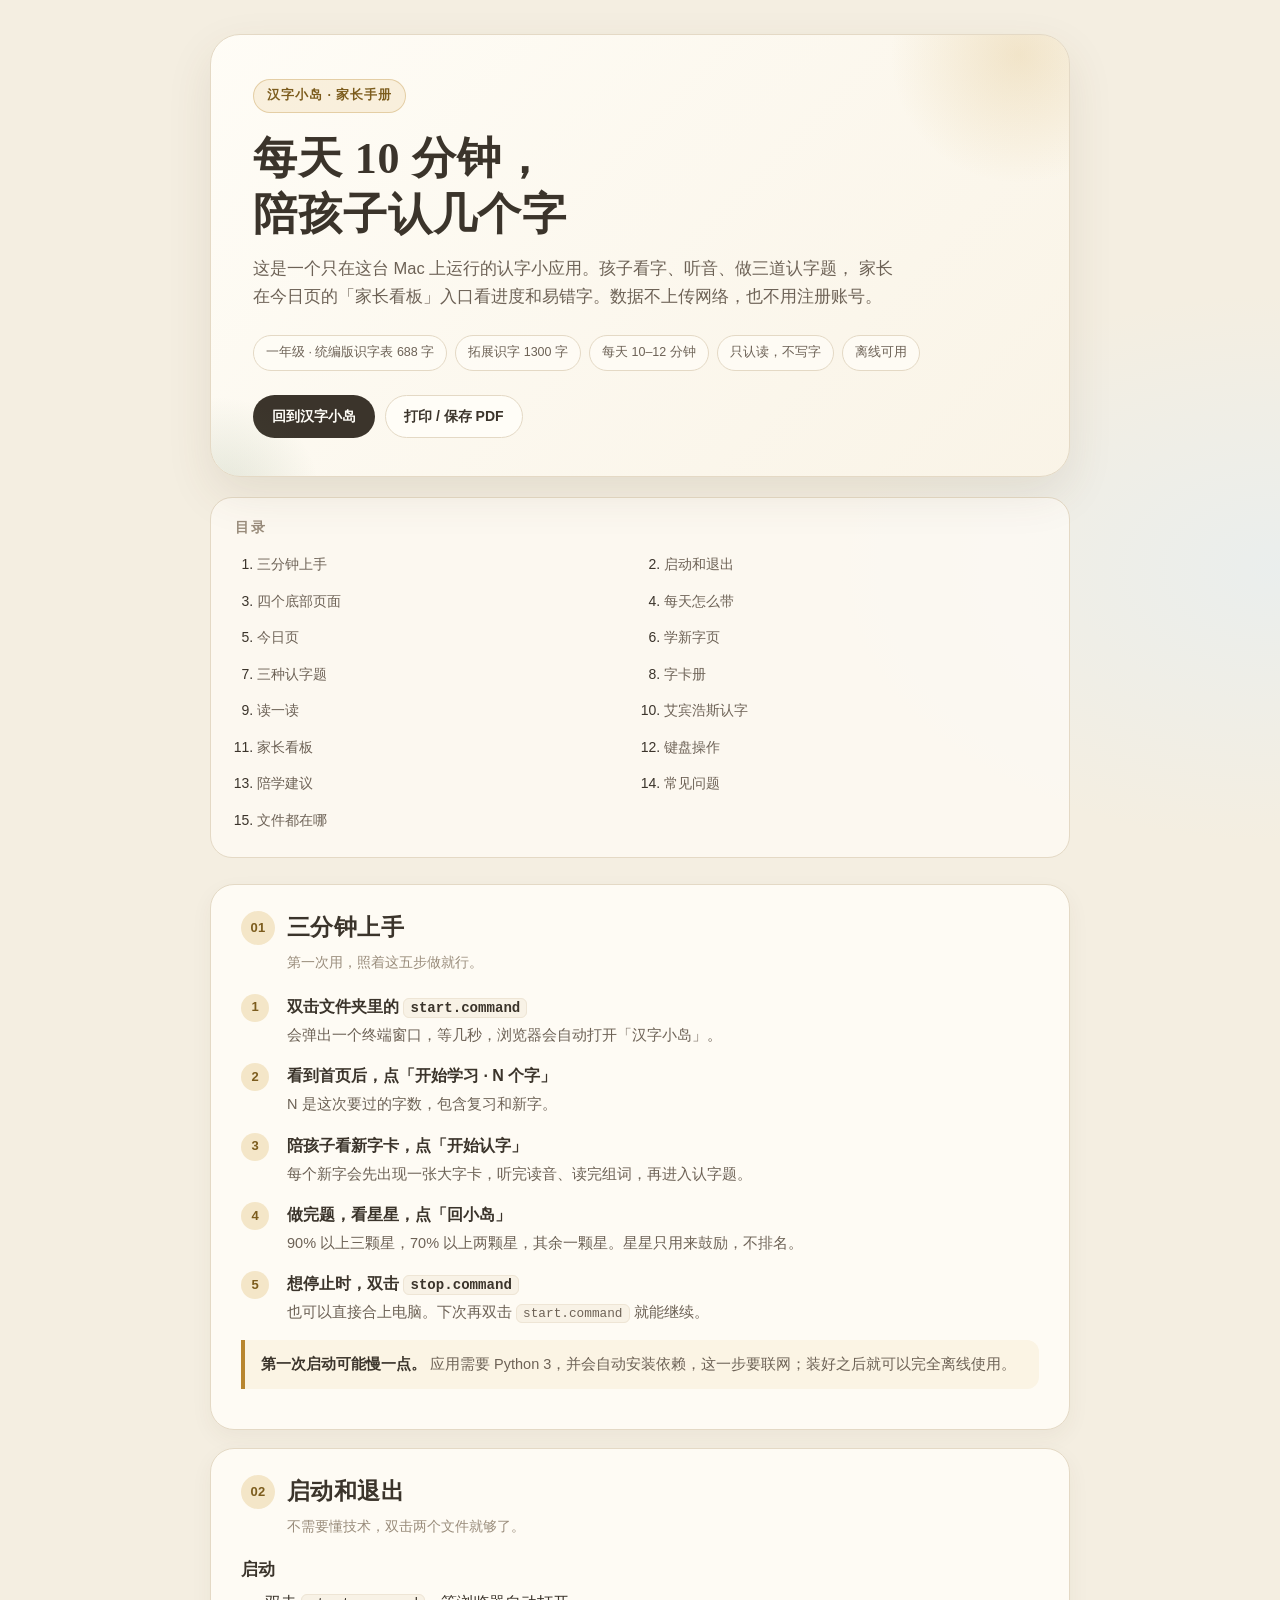
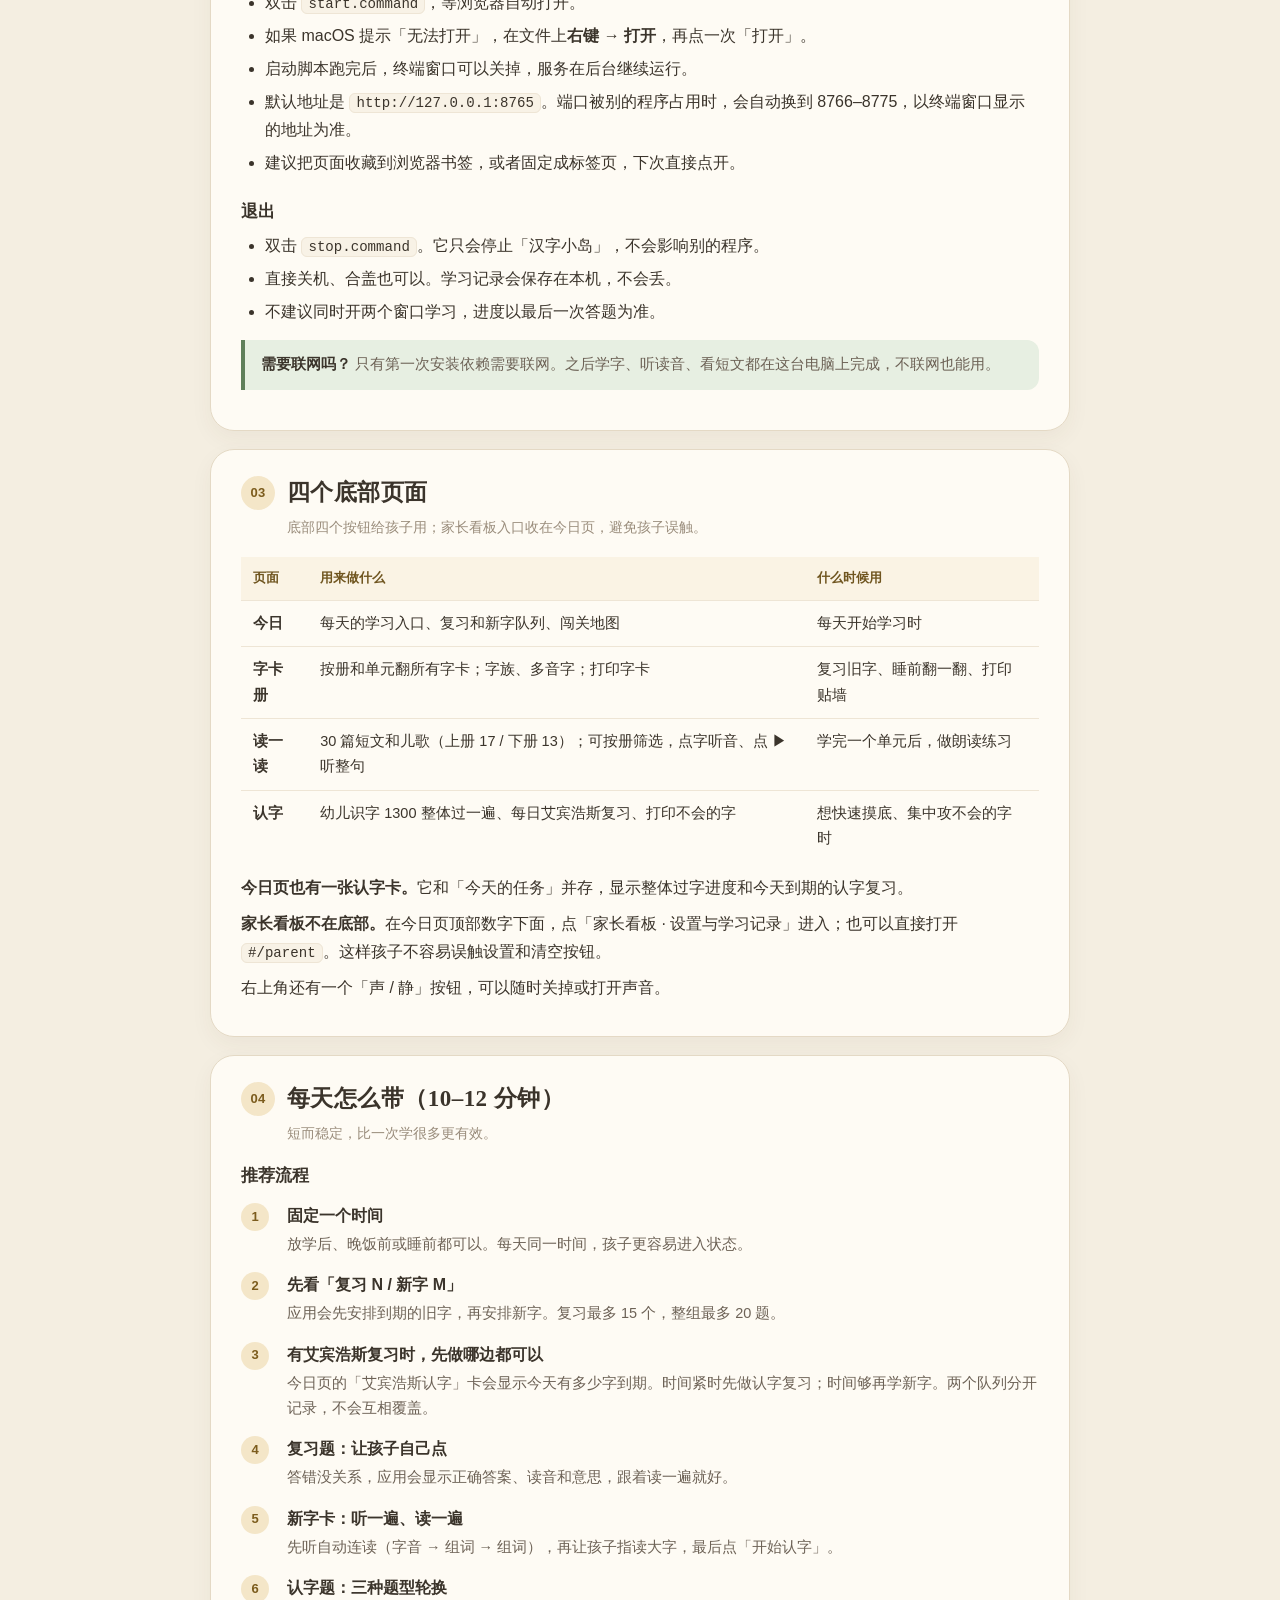
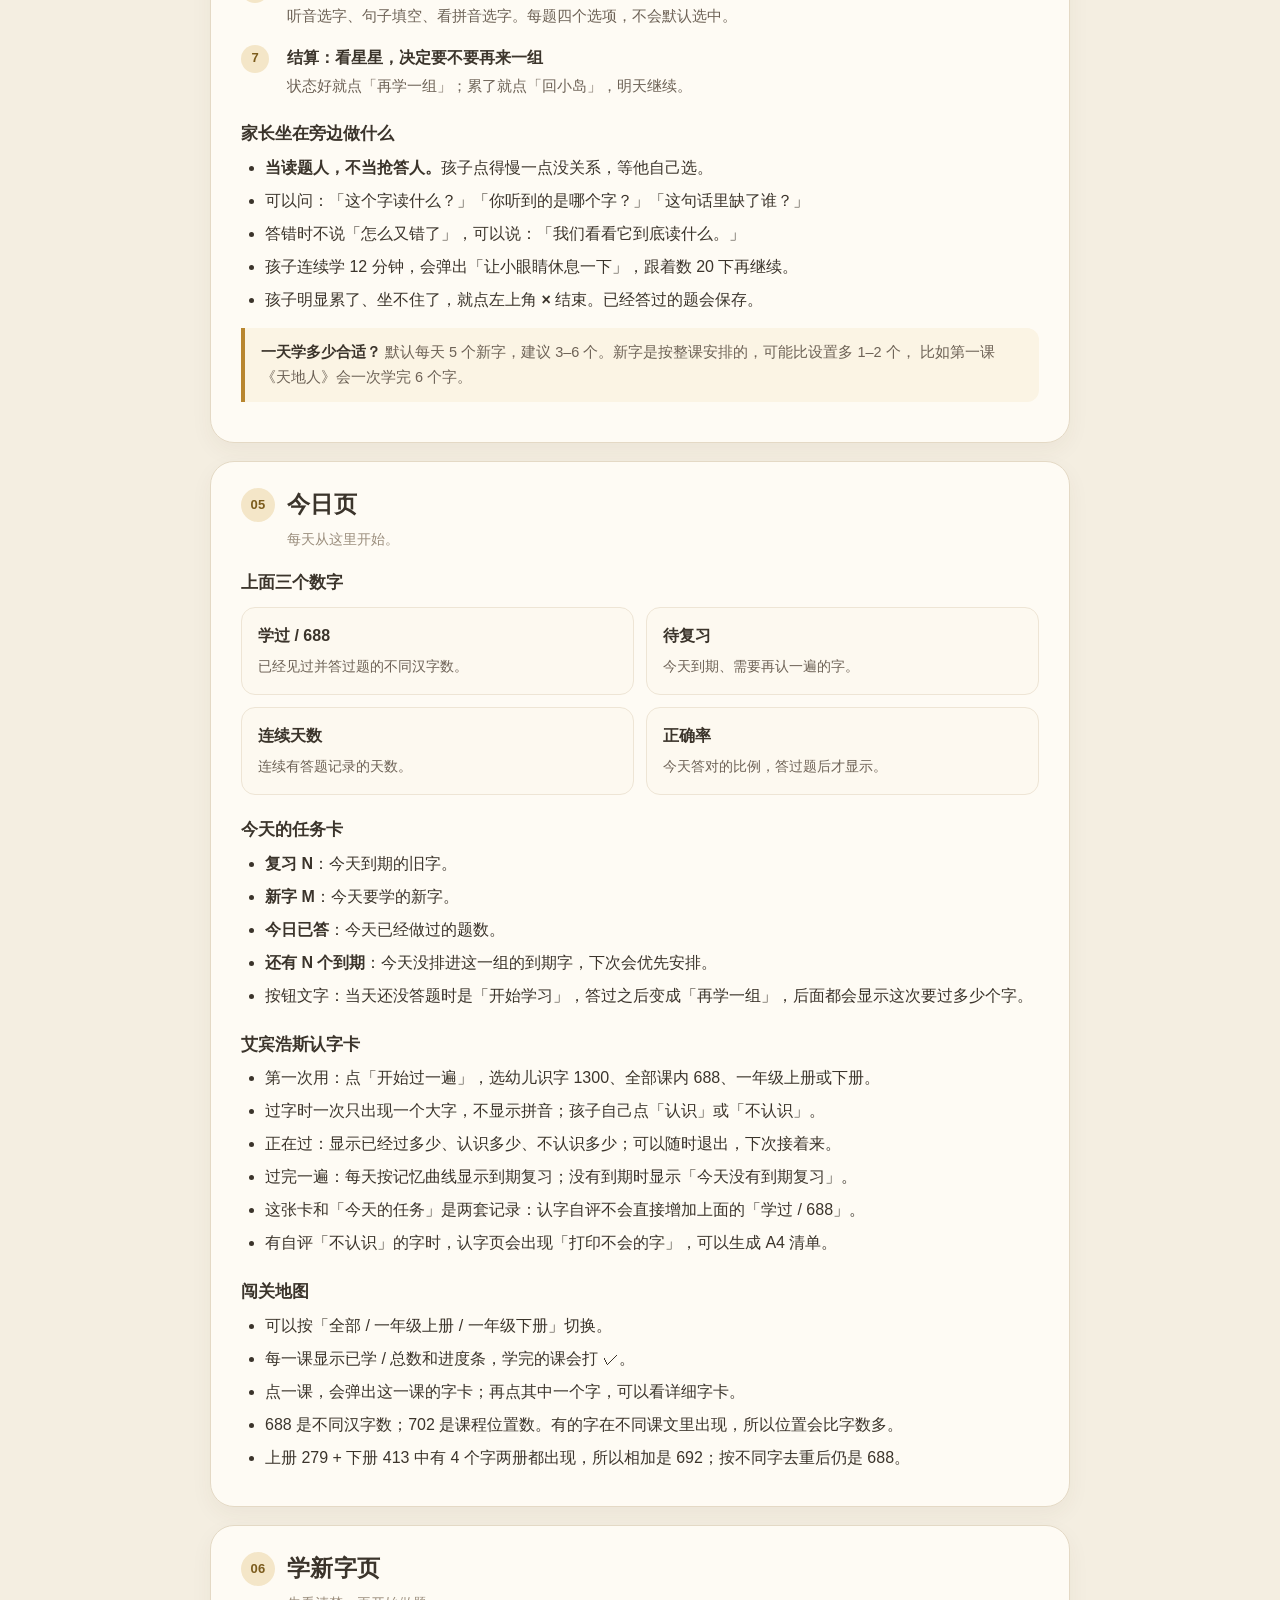
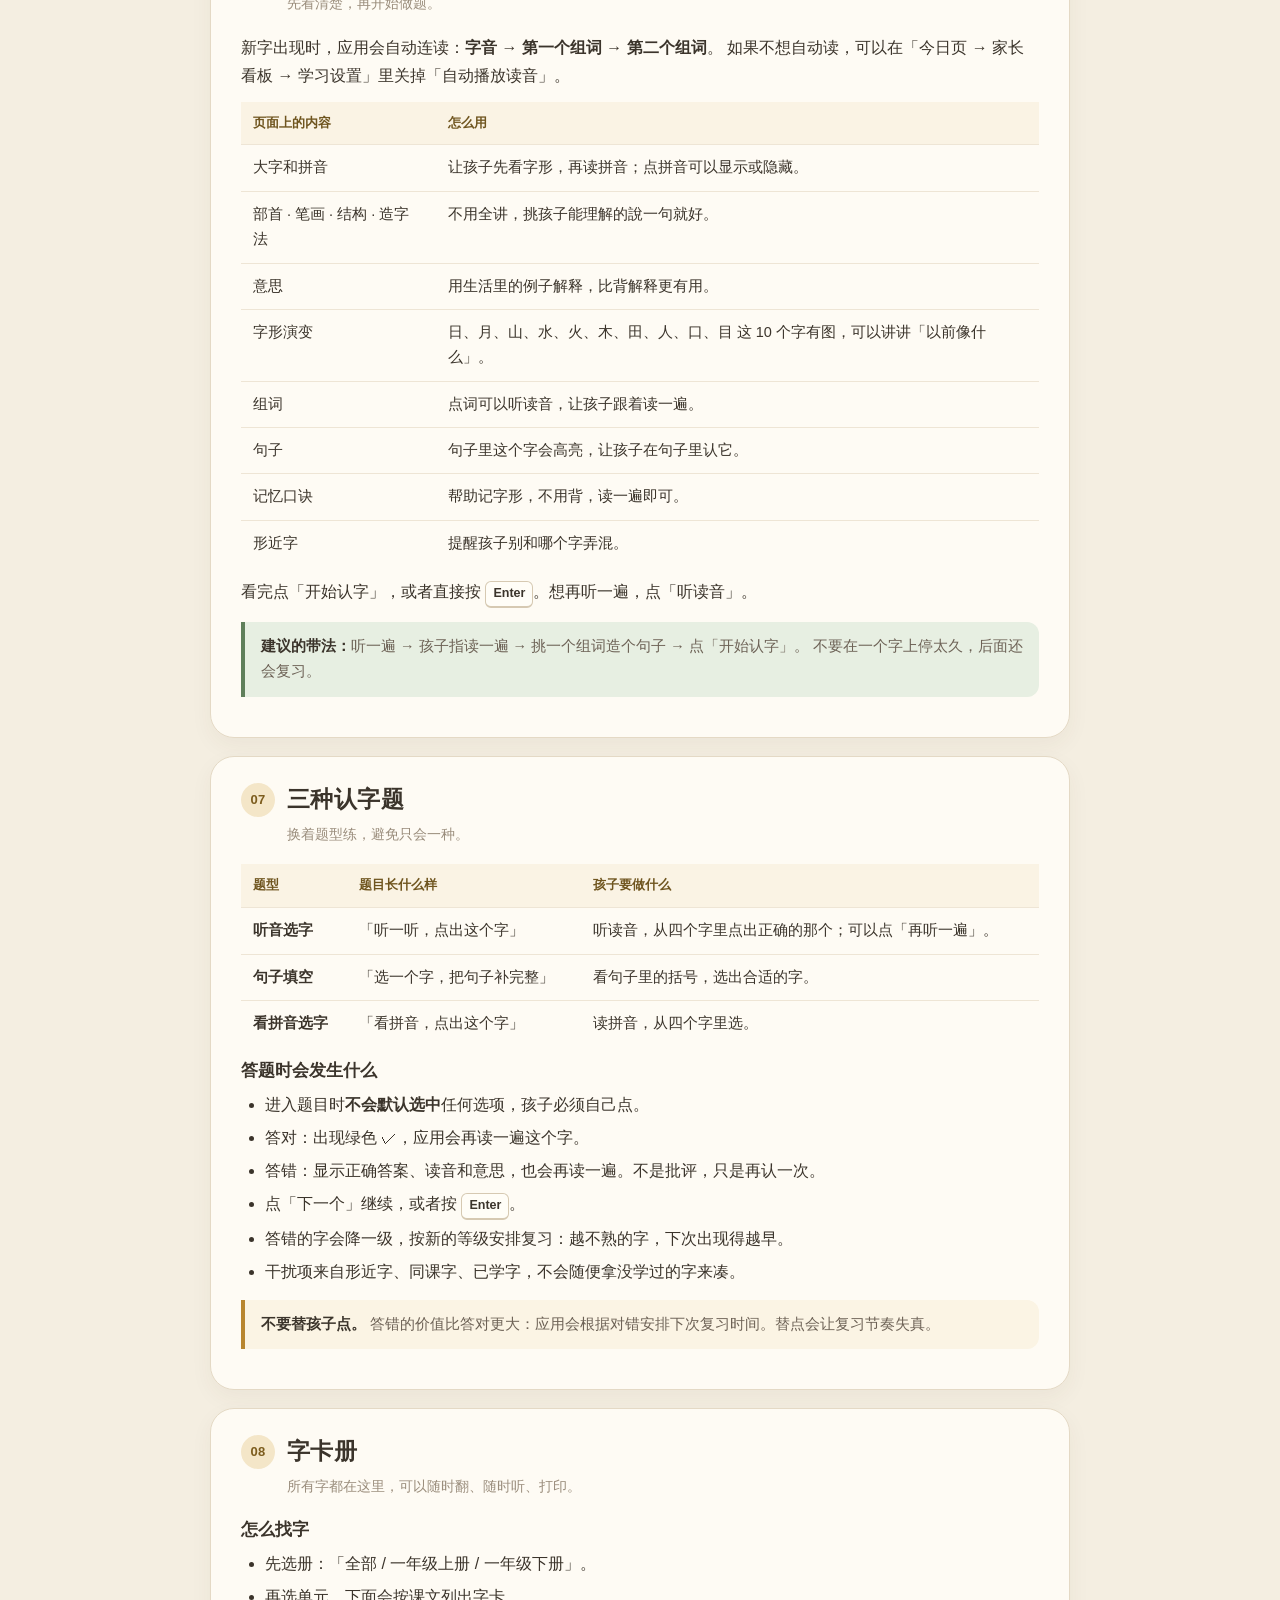
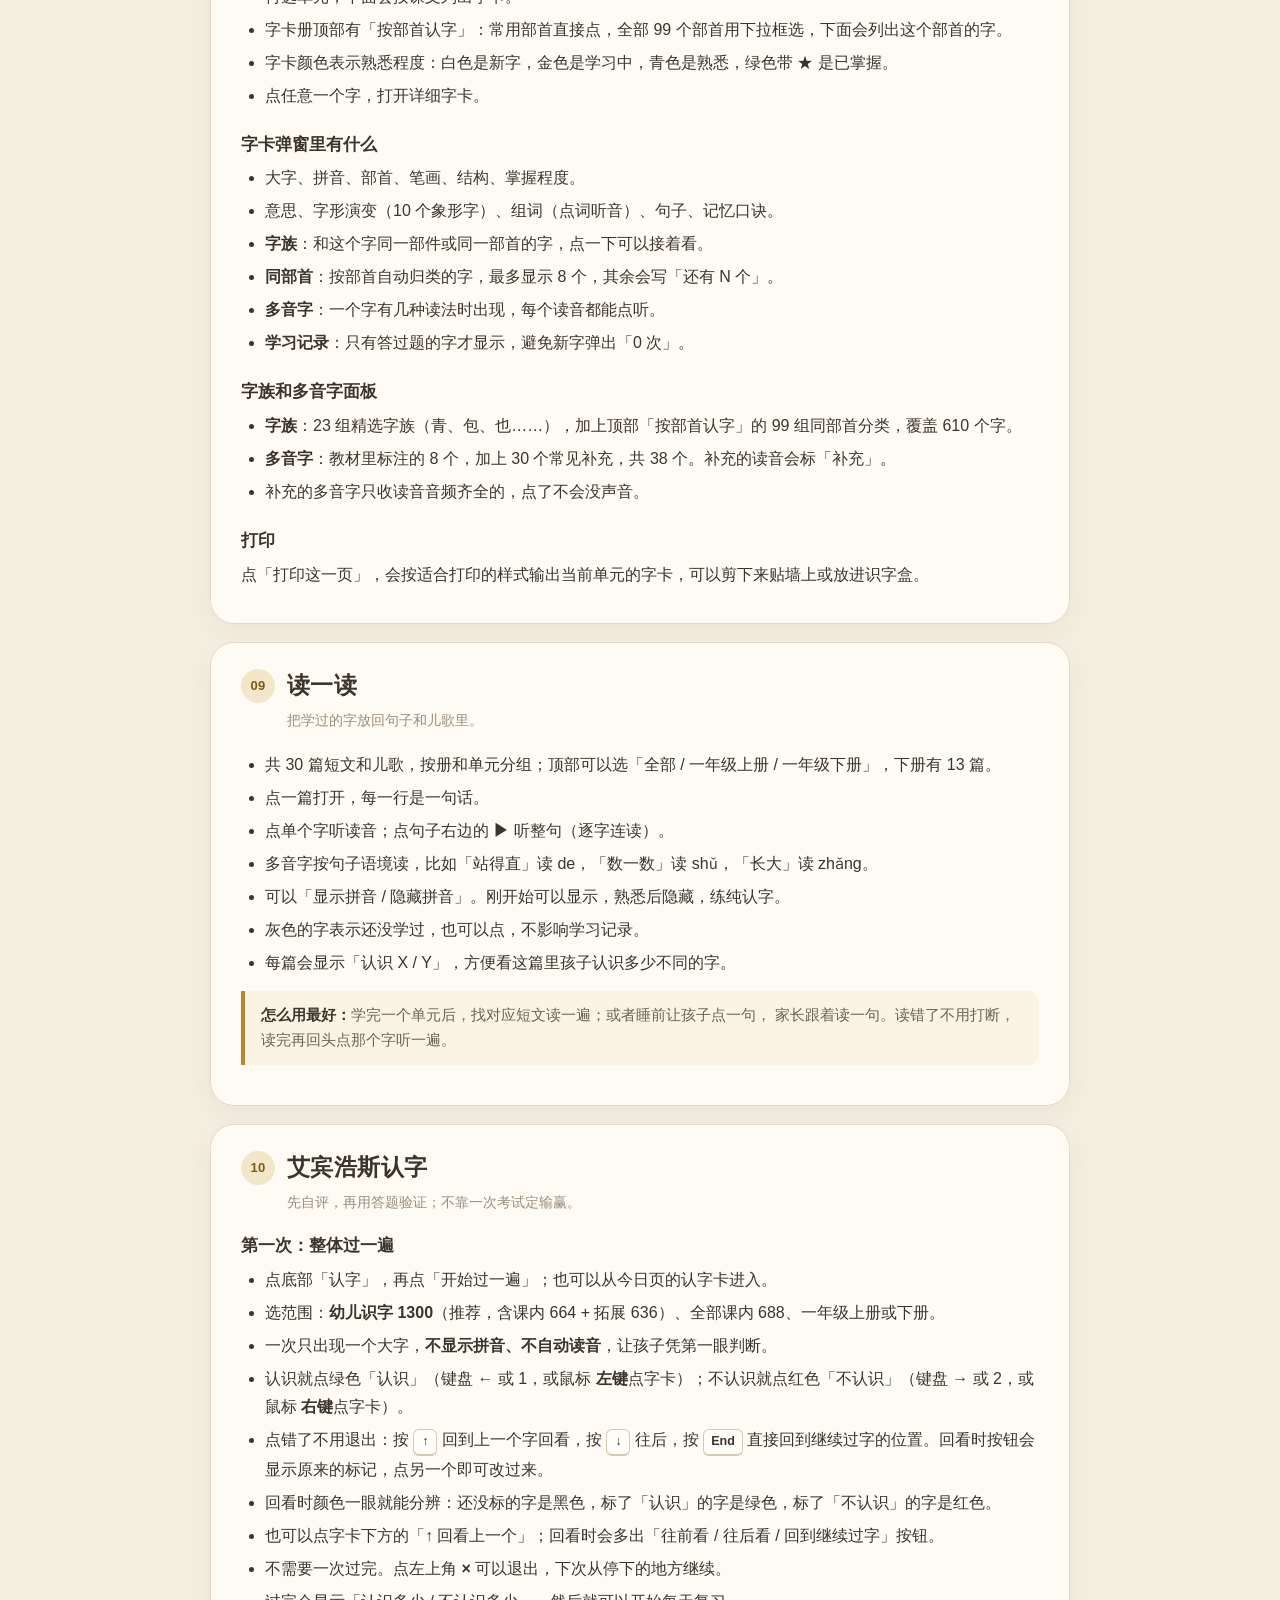
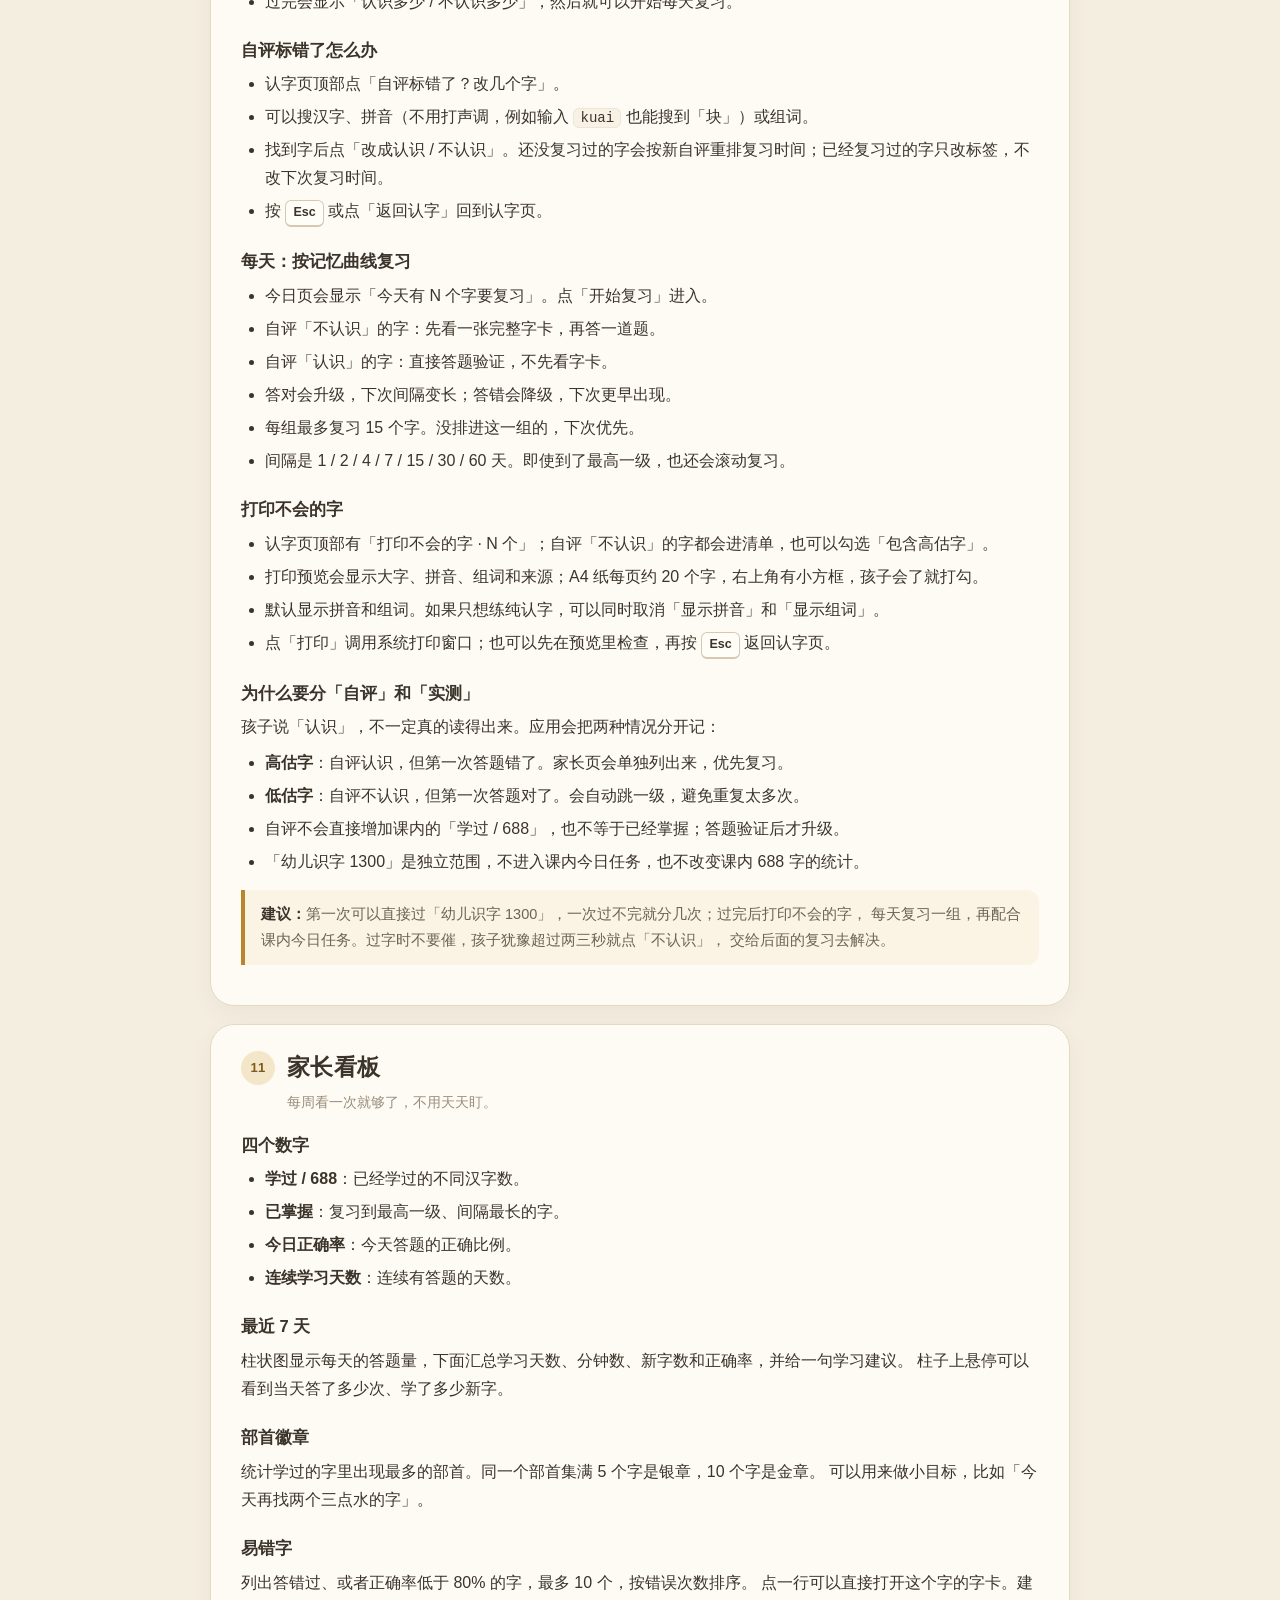
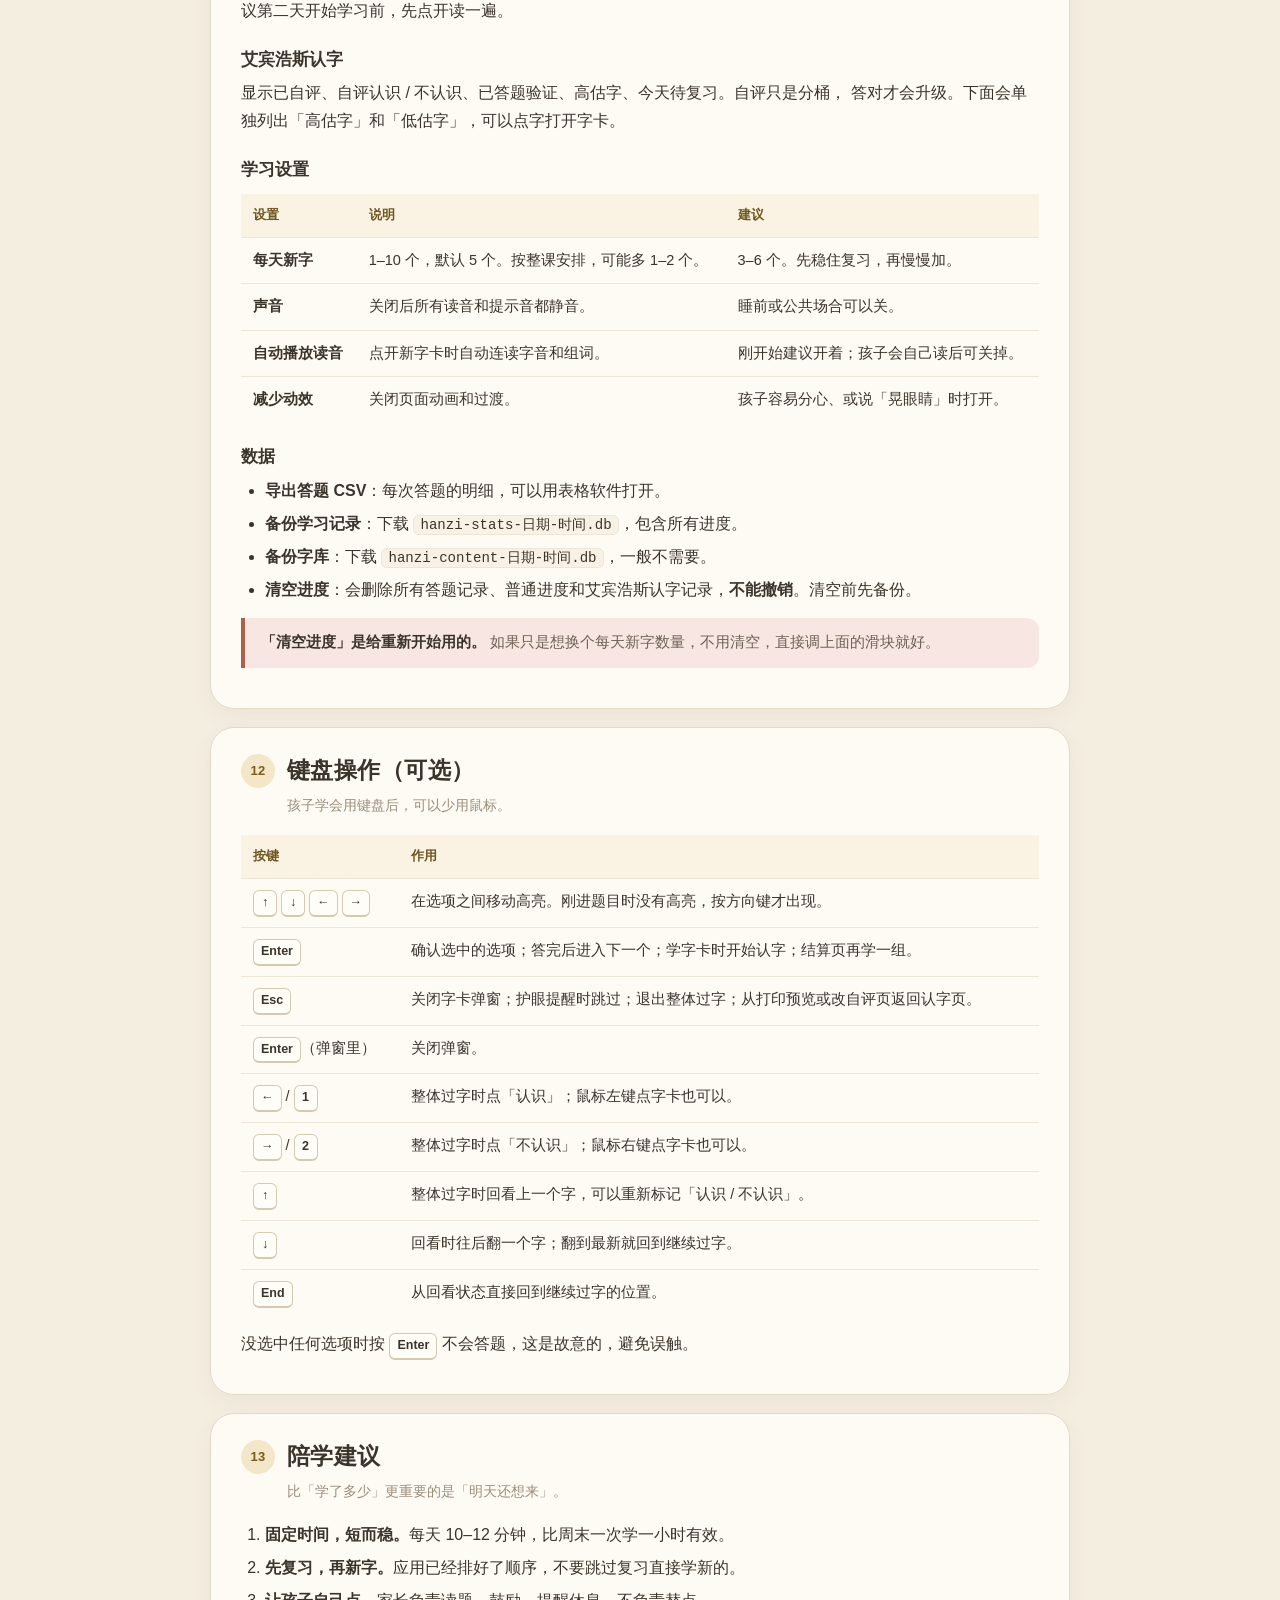
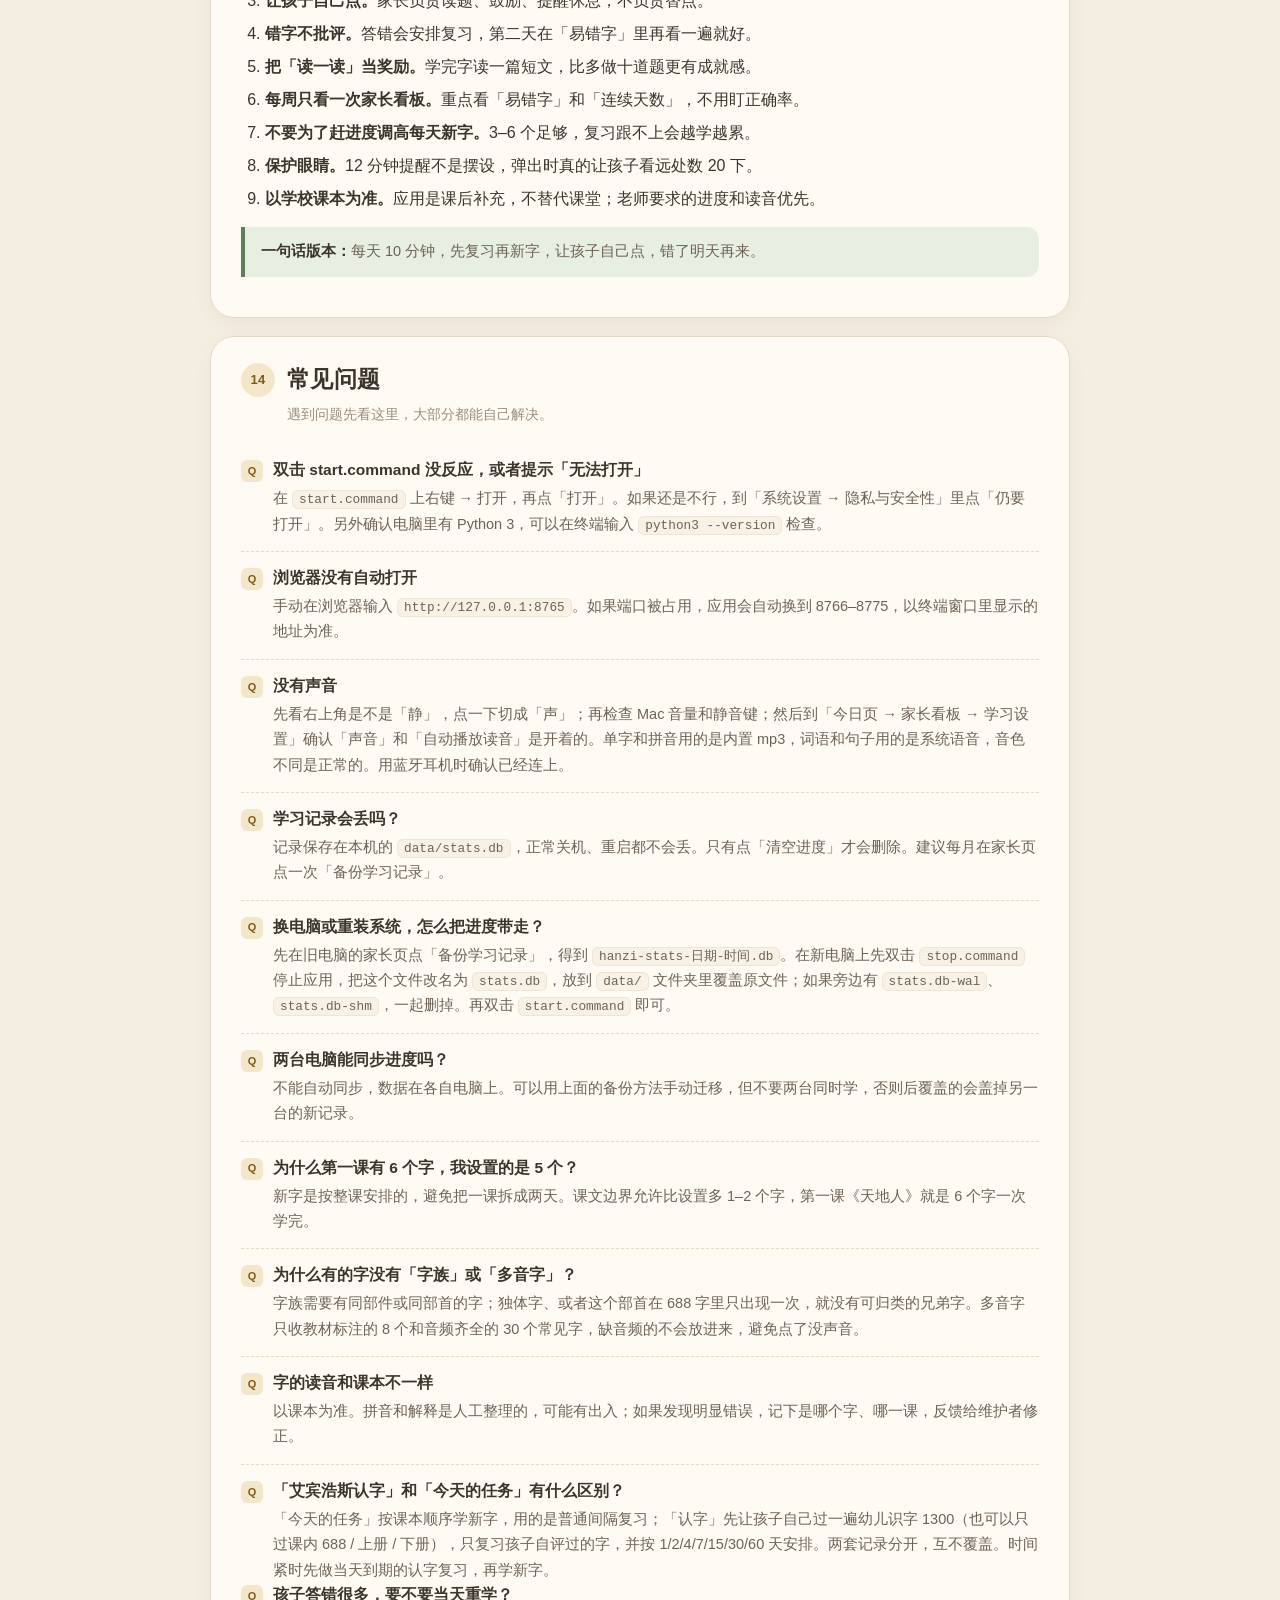
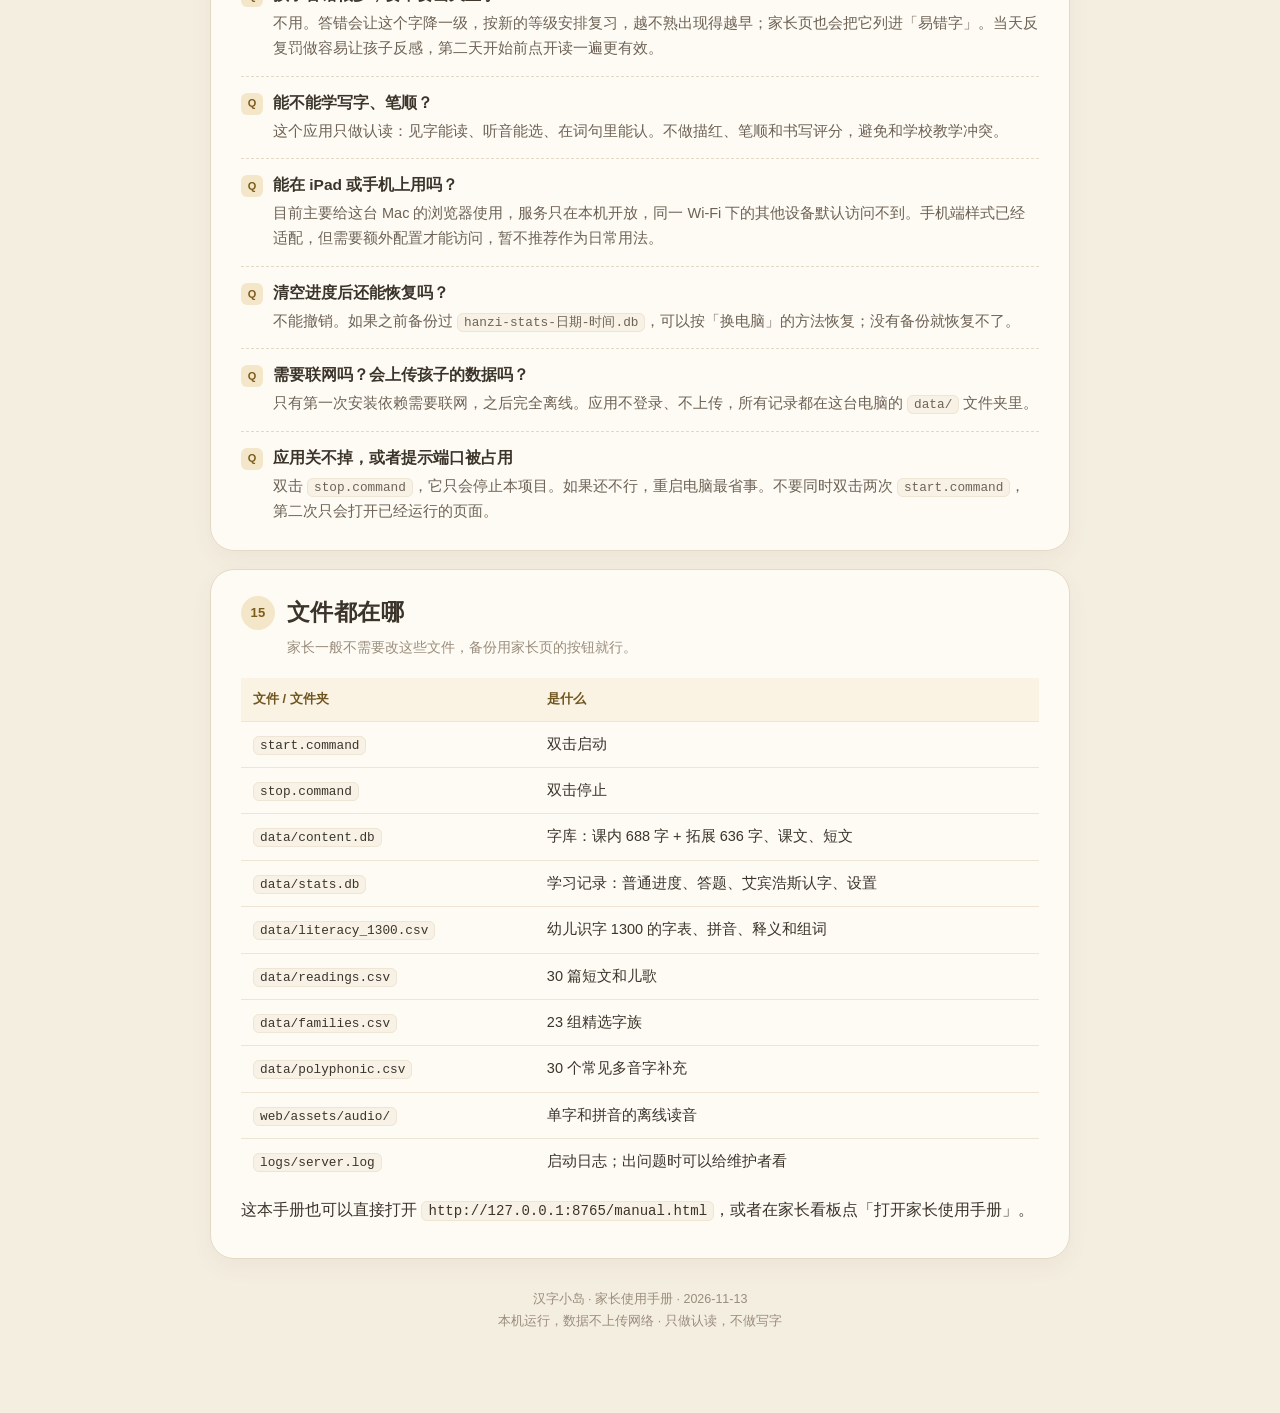
==== commit c6810003: "认字回看按标记显示黑绿红三种字色" ====
--- a/web/manual.html
+++ b/web/manual.html
@@ -813,6 +813,7 @@
         <li>一次只出现一个大字，<b>不显示拼音、不自动读音</b>，让孩子凭第一眼判断。</li>
         <li>认识就点绿色「认识」（键盘 ← 或 1，或鼠标 <b>左键</b>点字卡）；不认识就点红色「不认识」（键盘 → 或 2，或鼠标 <b>右键</b>点字卡）。</li>
         <li>点错了不用退出：按 <kbd>↑</kbd> 回到上一个字回看，按 <kbd>↓</kbd> 往后，按 <kbd>End</kbd> 直接回到继续过字的位置。回看时按钮会显示原来的标记，点另一个即可改过来。</li>
+        <li>回看时颜色一眼就能分辨：还没标的字是黑色，标了「认识」的字是绿色，标了「不认识」的字是红色。</li>
         <li>也可以点字卡下方的「↑ 回看上一个」；回看时会多出「往前看 / 往后看 / 回到继续过字」按钮。</li>
         <li>不需要一次过完。点左上角 <b>×</b> 可以退出，下次从停下的地方继续。</li>
         <li>过完会显示「认识多少 / 不认识多少」，然后就可以开始每天复习。</li>
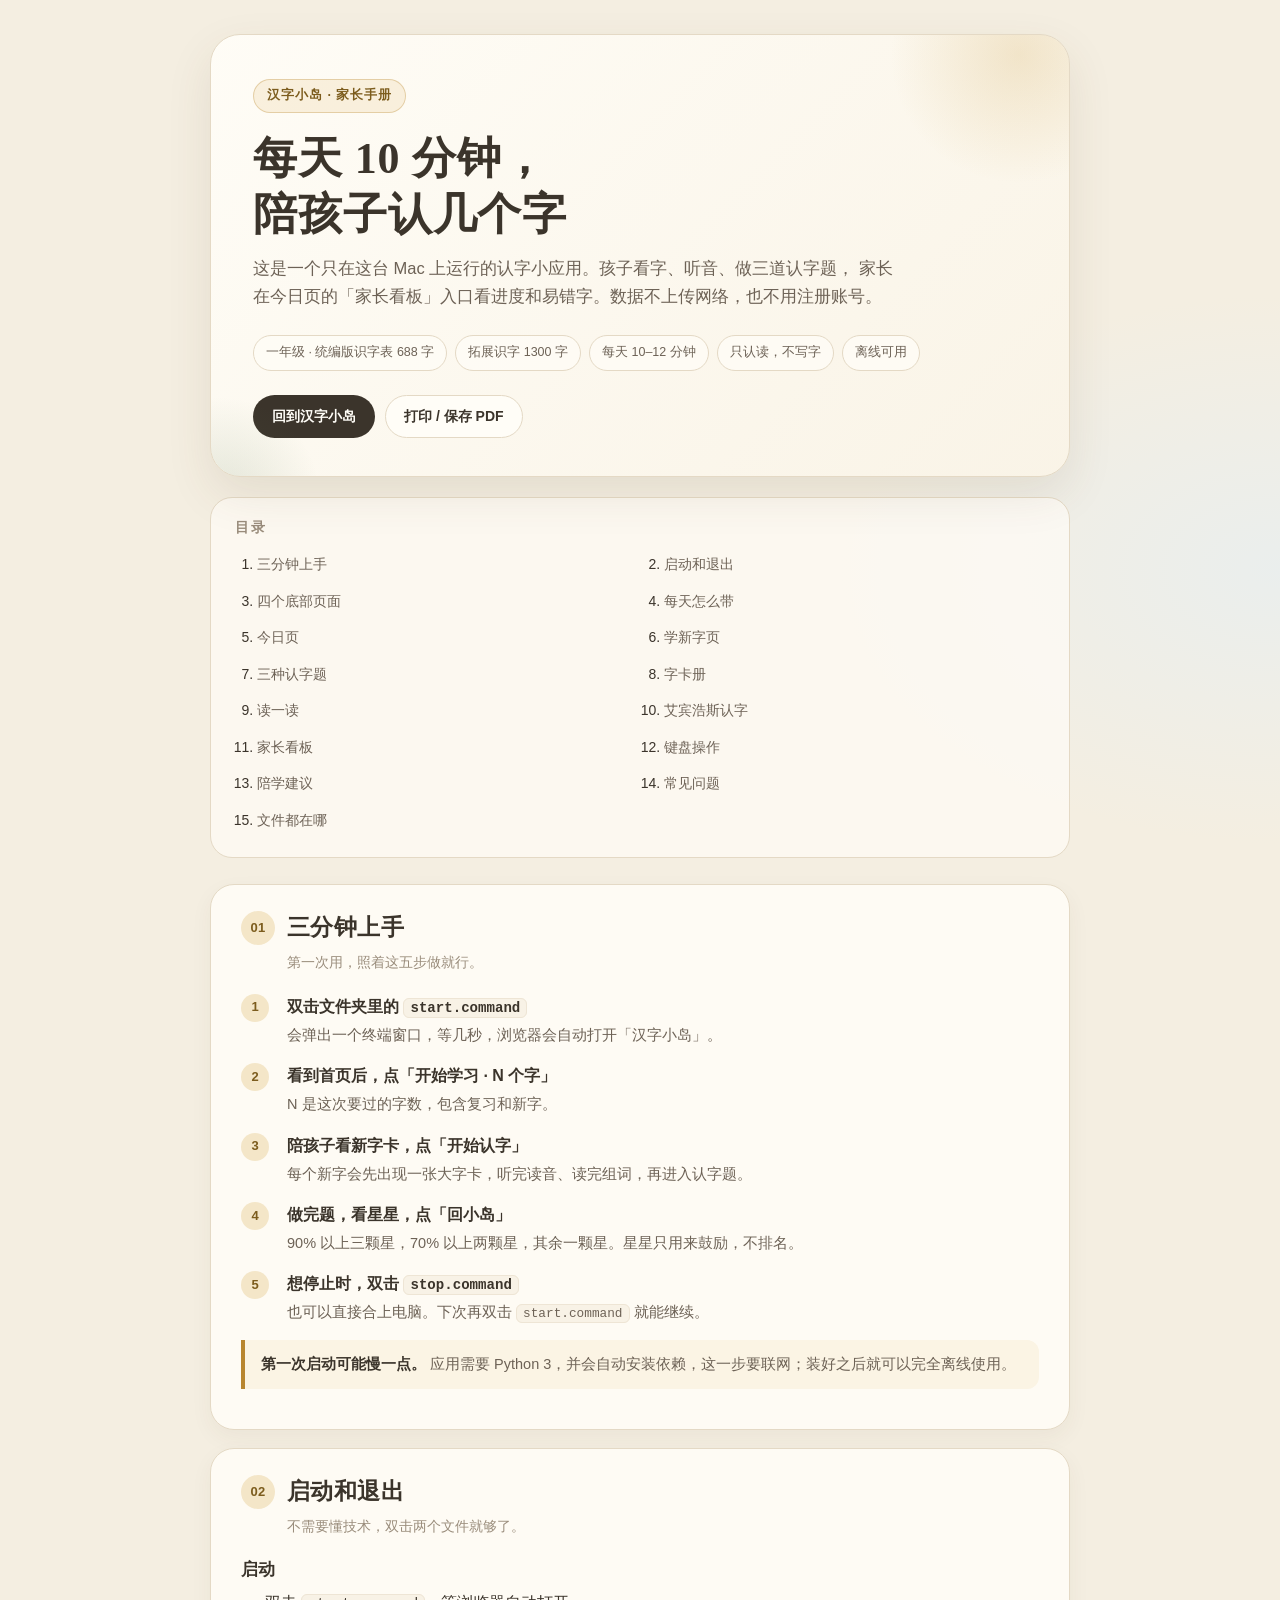
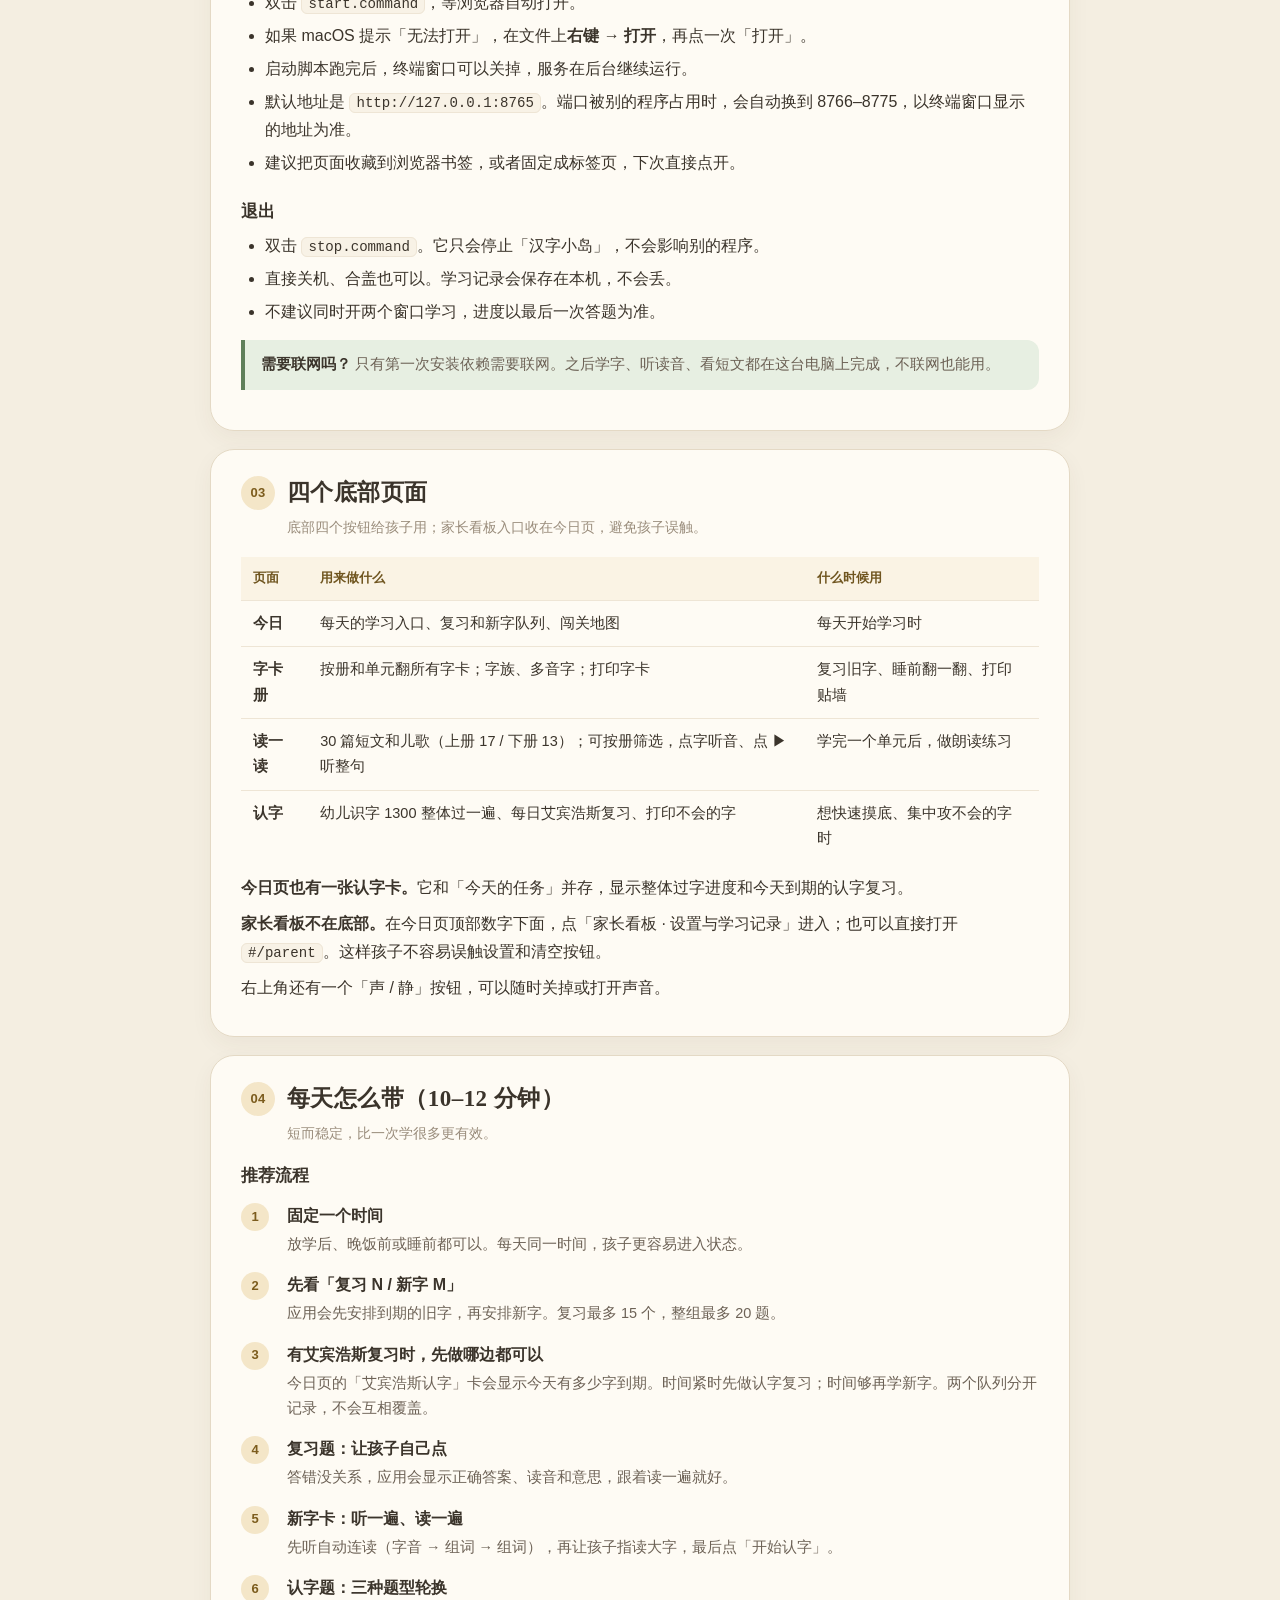
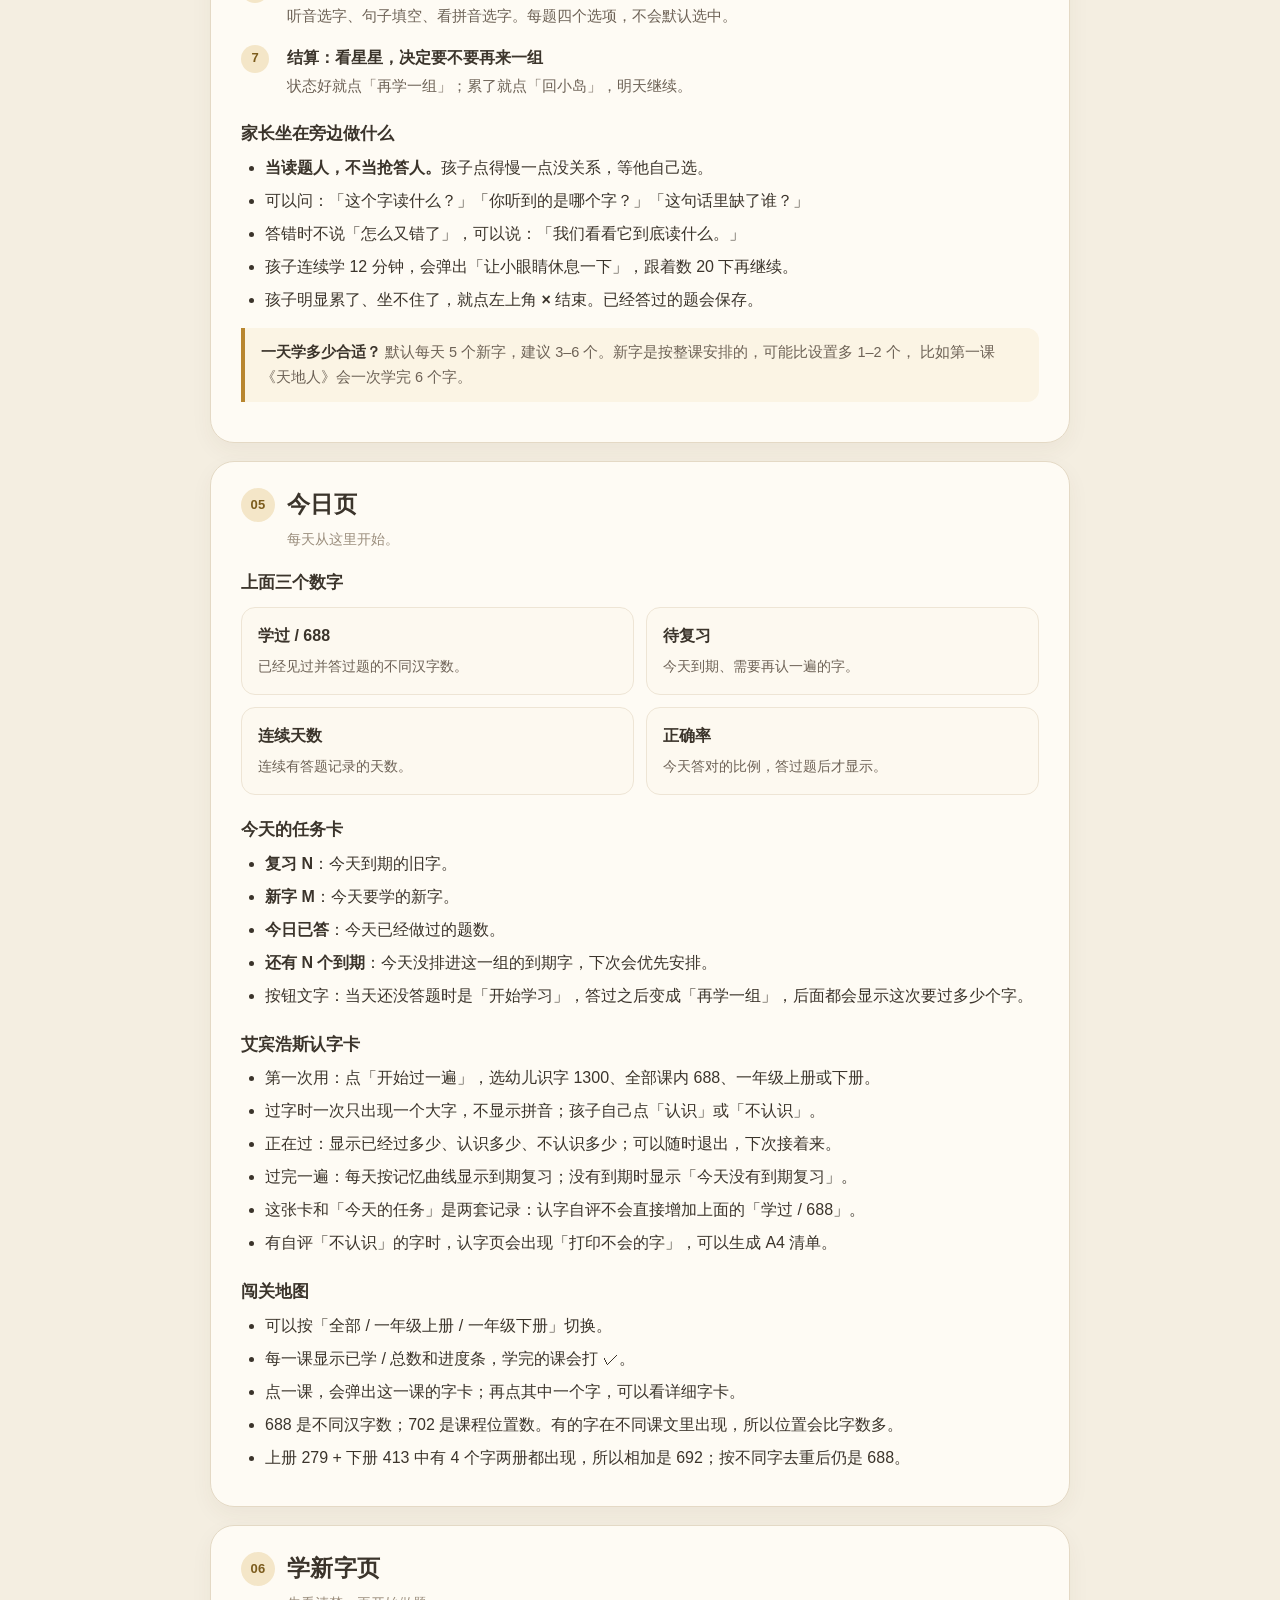
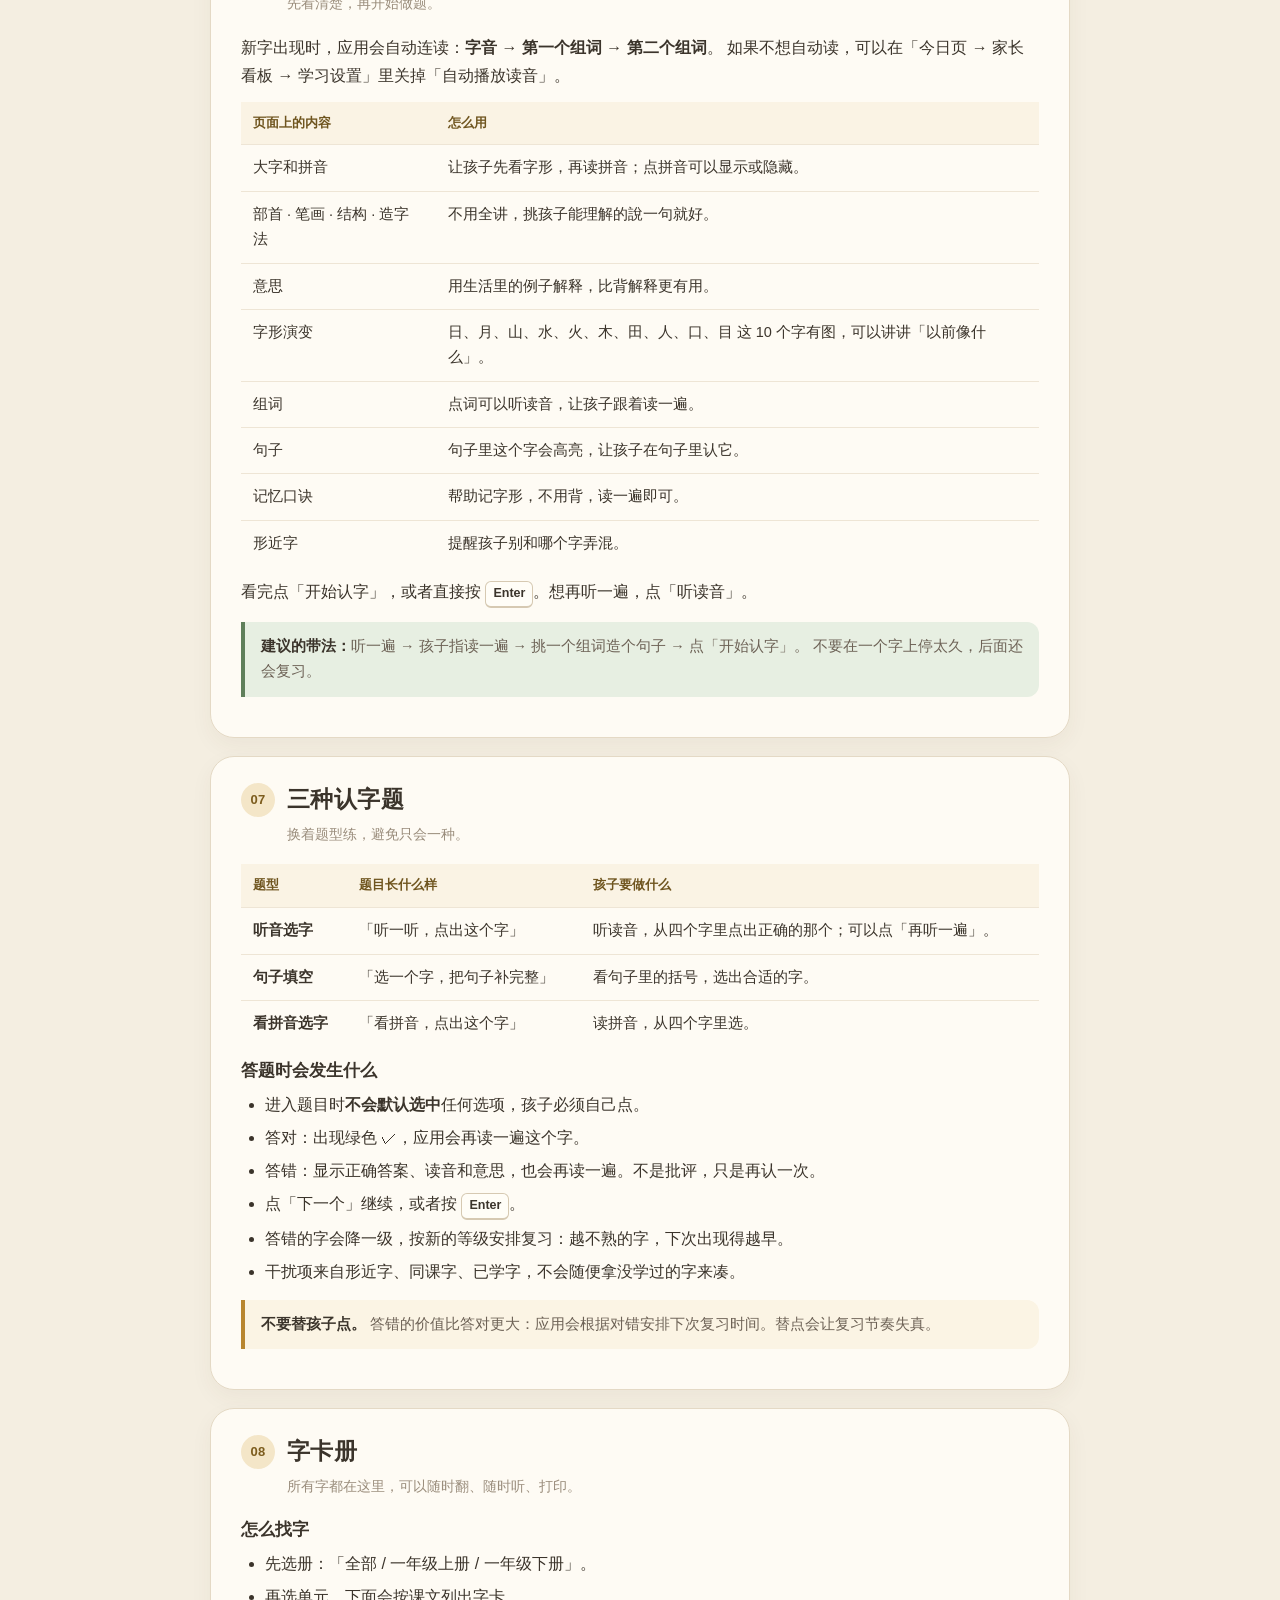
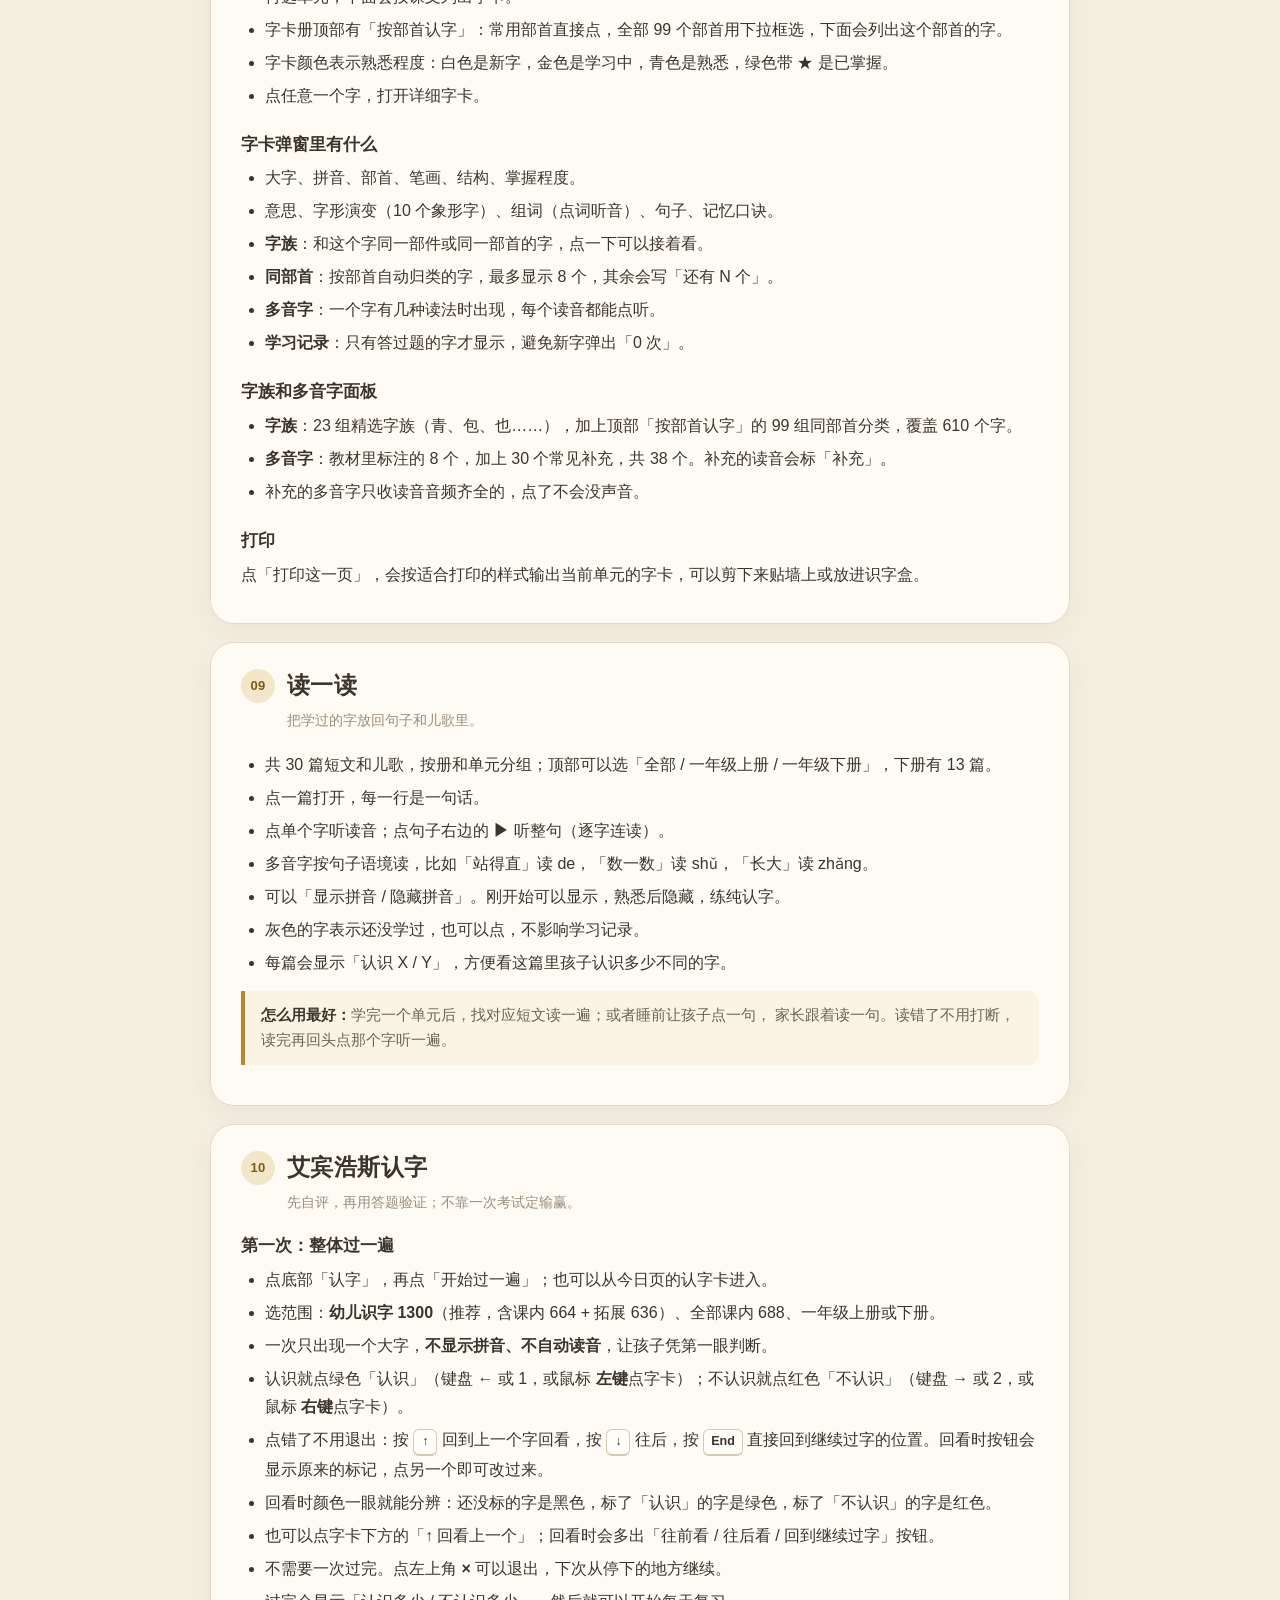
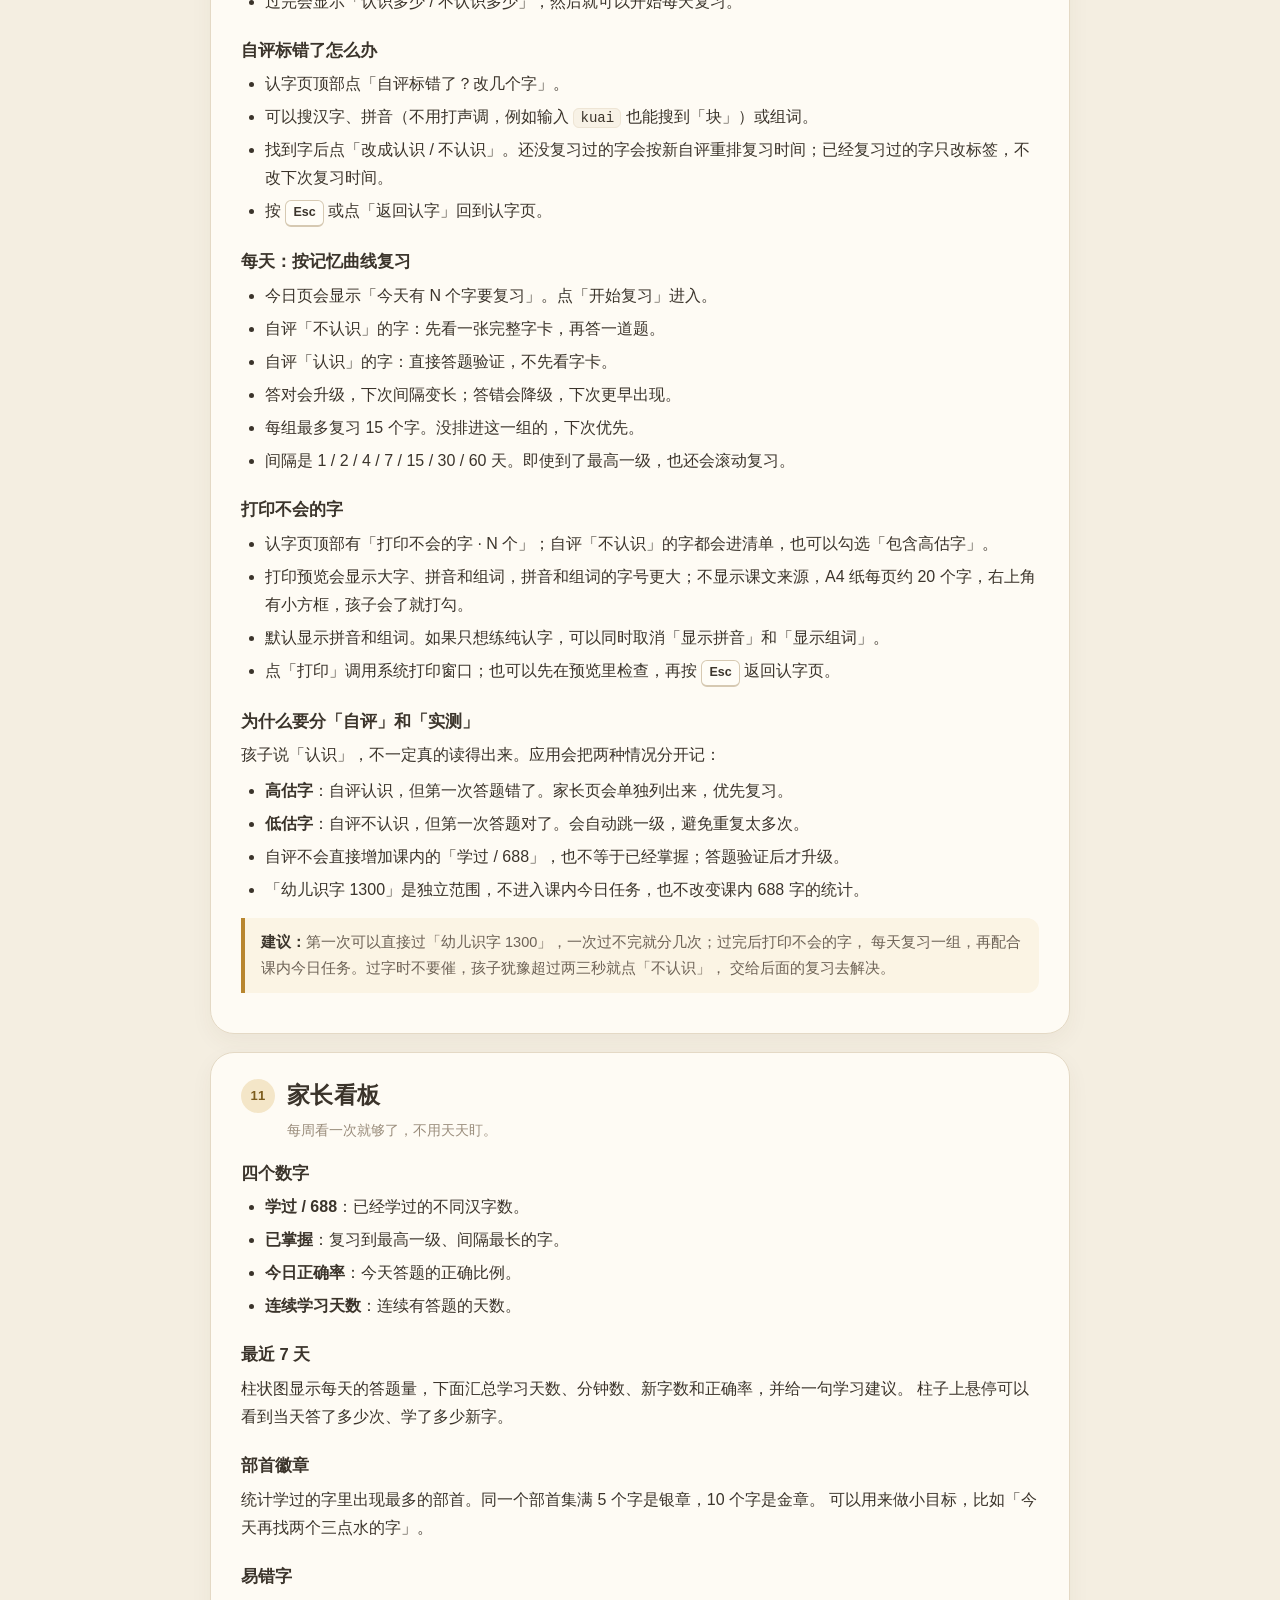
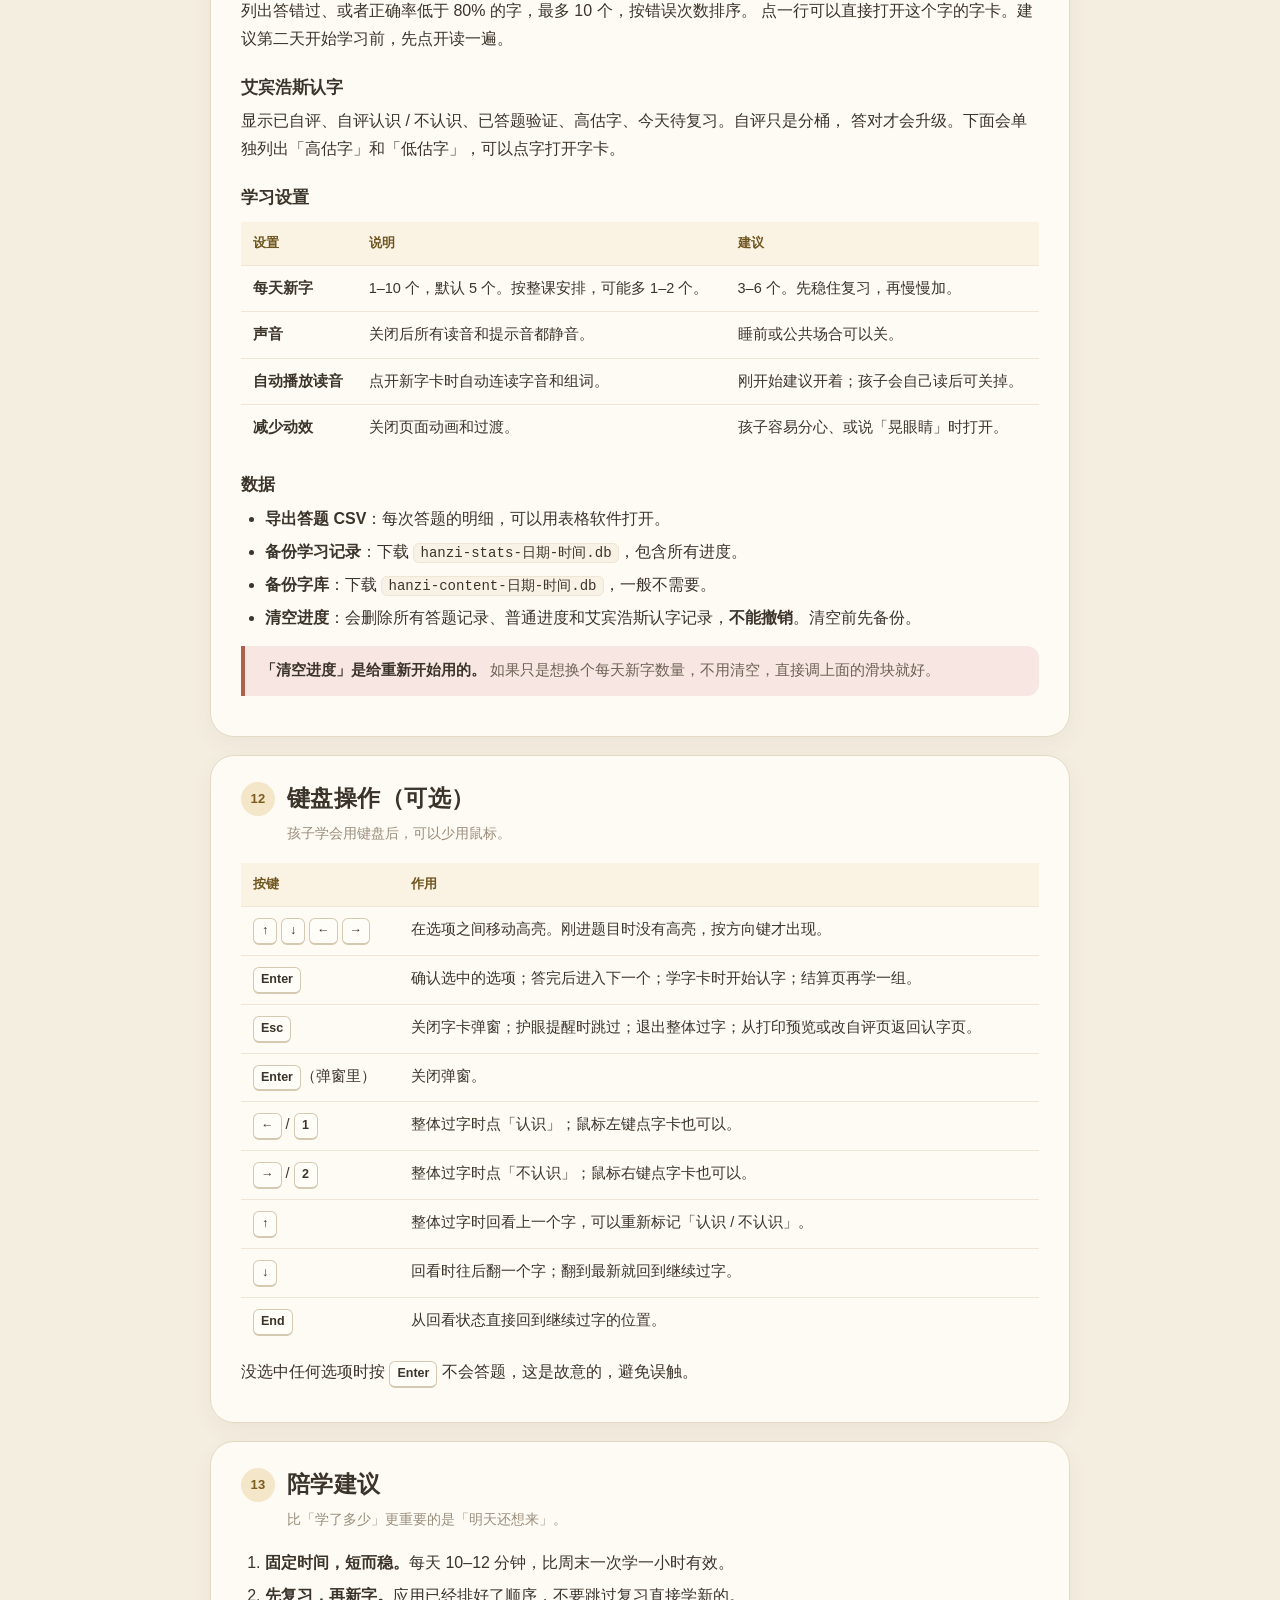
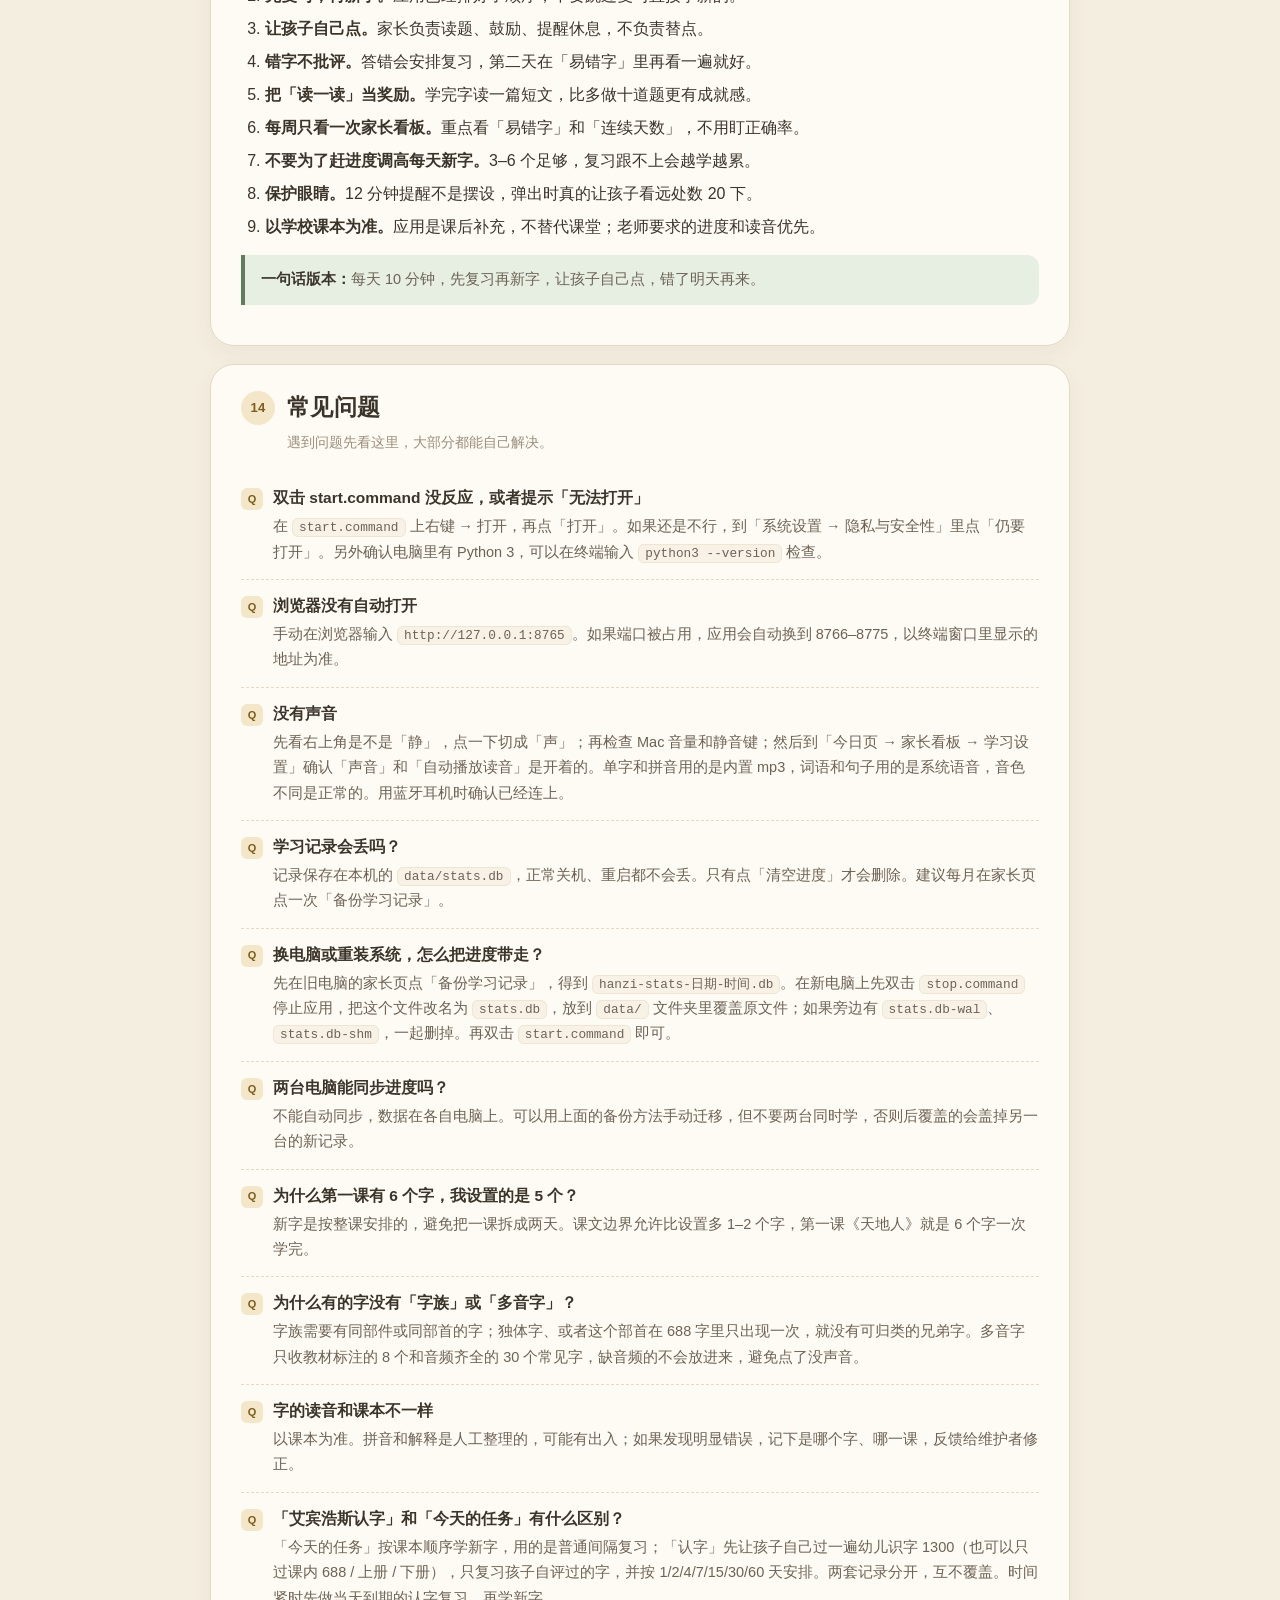
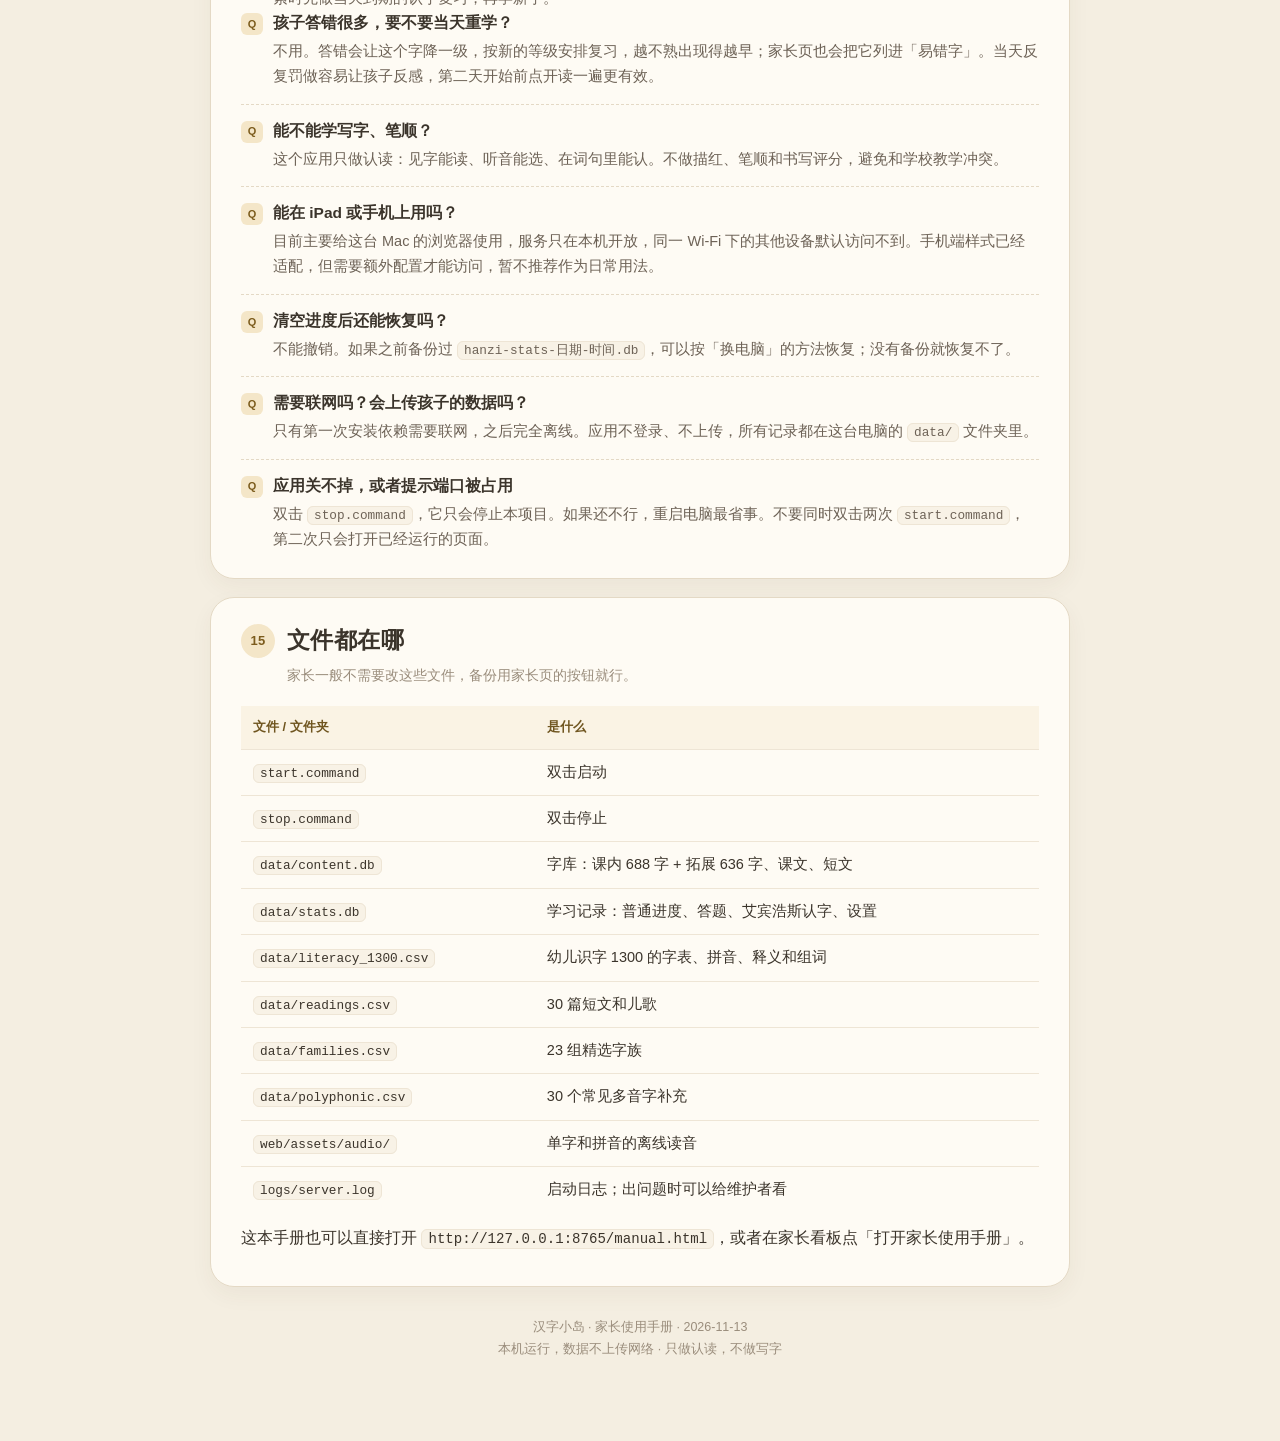
==== commit d6bd0e9c: "优化不会的字打印清单：去掉标题和来源，放大拼音组词" ====
--- a/web/manual.html
+++ b/web/manual.html
@@ -840,7 +840,7 @@
       <h3>打印不会的字</h3>
       <ul>
         <li>认字页顶部有「打印不会的字 · N 个」；自评「不认识」的字都会进清单，也可以勾选「包含高估字」。</li>
-        <li>打印预览会显示大字、拼音、组词和来源；A4 纸每页约 20 个字，右上角有小方框，孩子会了就打勾。</li>
+        <li>打印预览会显示大字、拼音和组词，拼音和组词的字号更大；不显示课文来源，A4 纸每页约 20 个字，右上角有小方框，孩子会了就打勾。</li>
         <li>默认显示拼音和组词。如果只想练纯认字，可以同时取消「显示拼音」和「显示组词」。</li>
         <li>点「打印」调用系统打印窗口；也可以先在预览里检查，再按 <kbd>Esc</kbd> 返回认字页。</li>
       </ul>
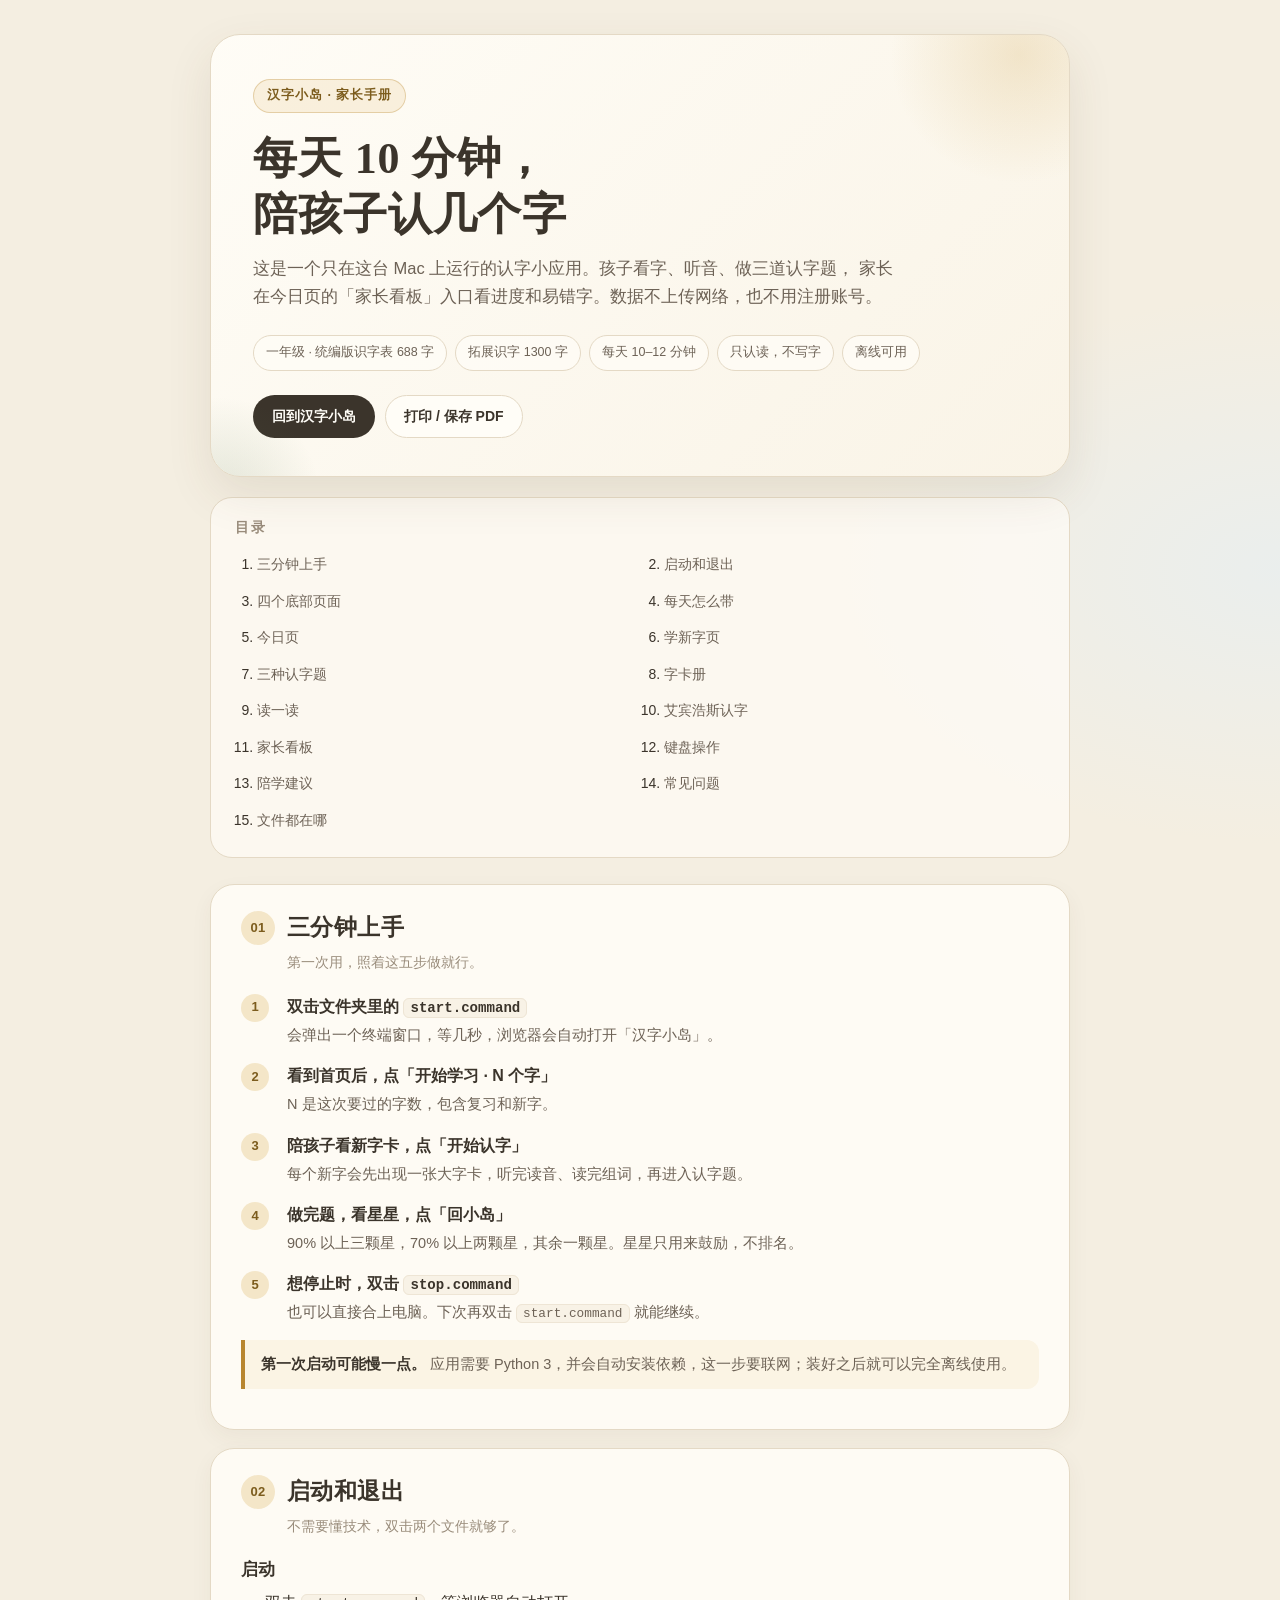
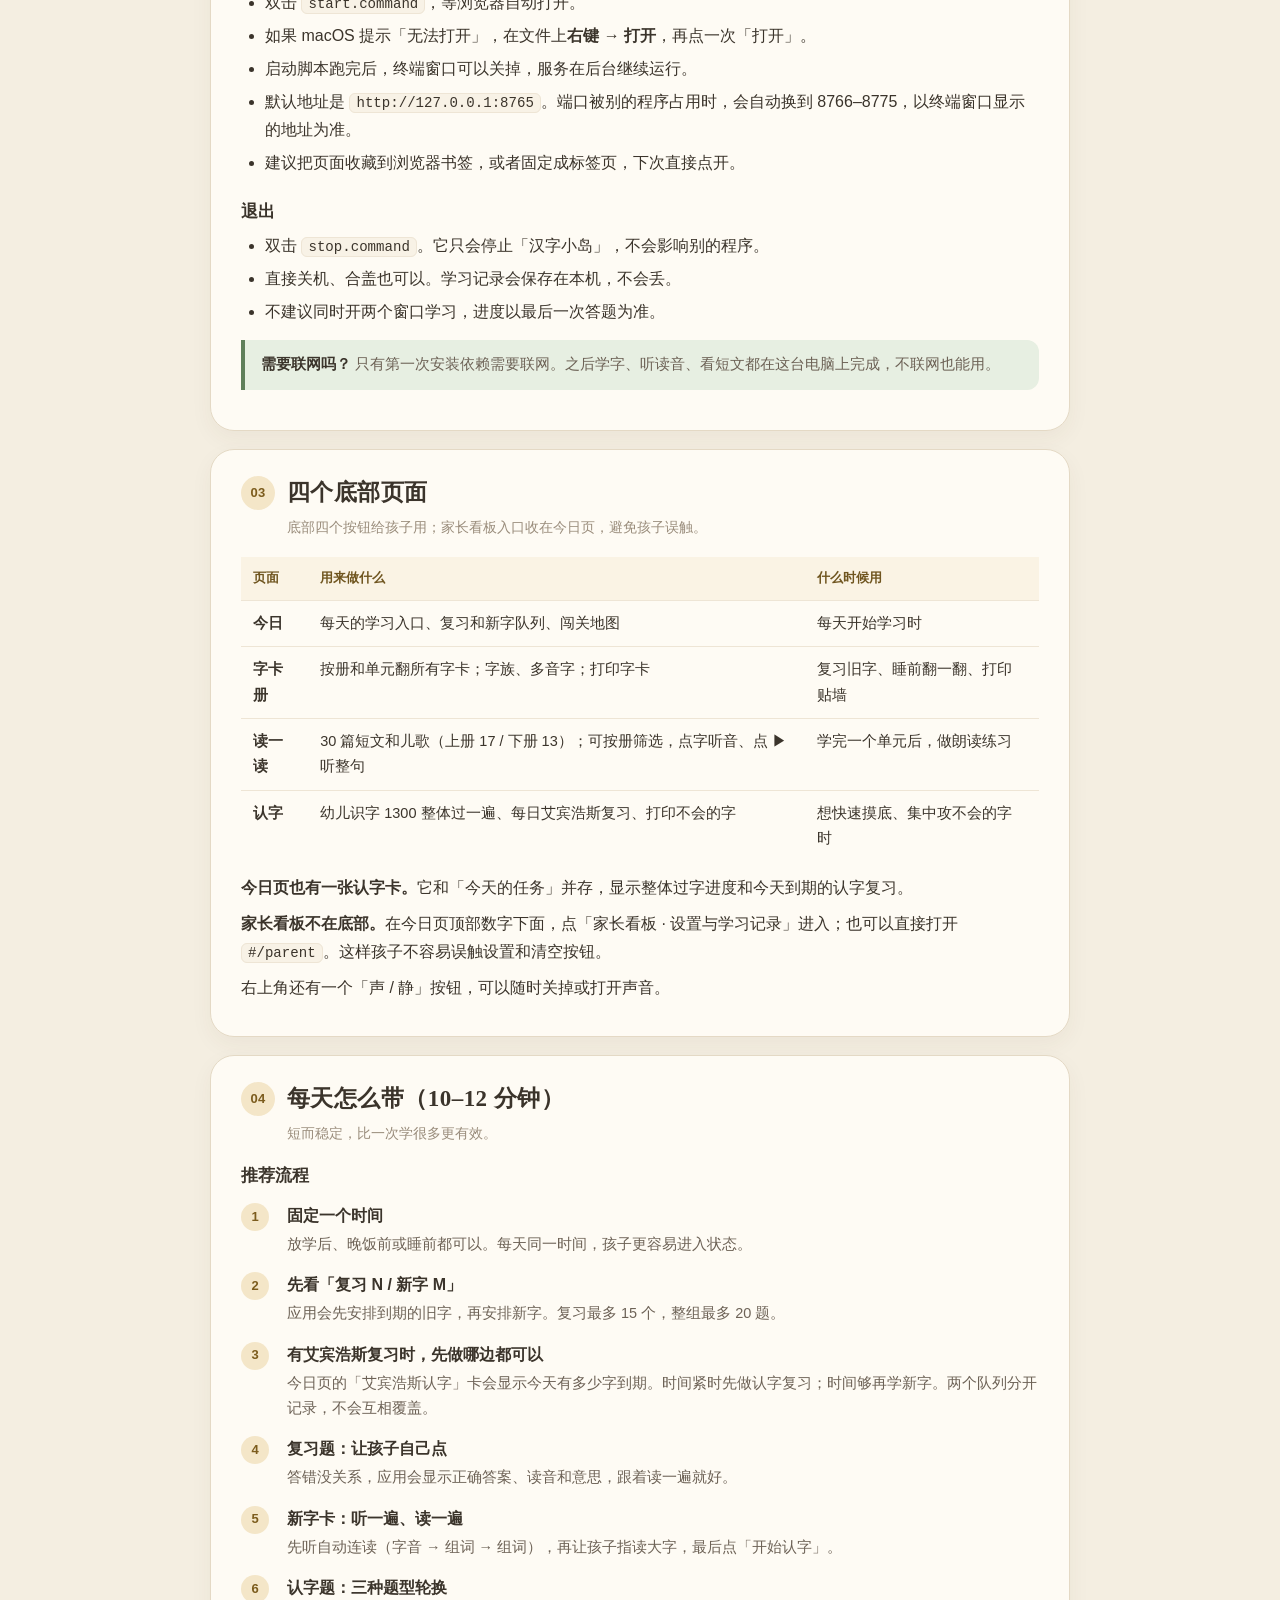
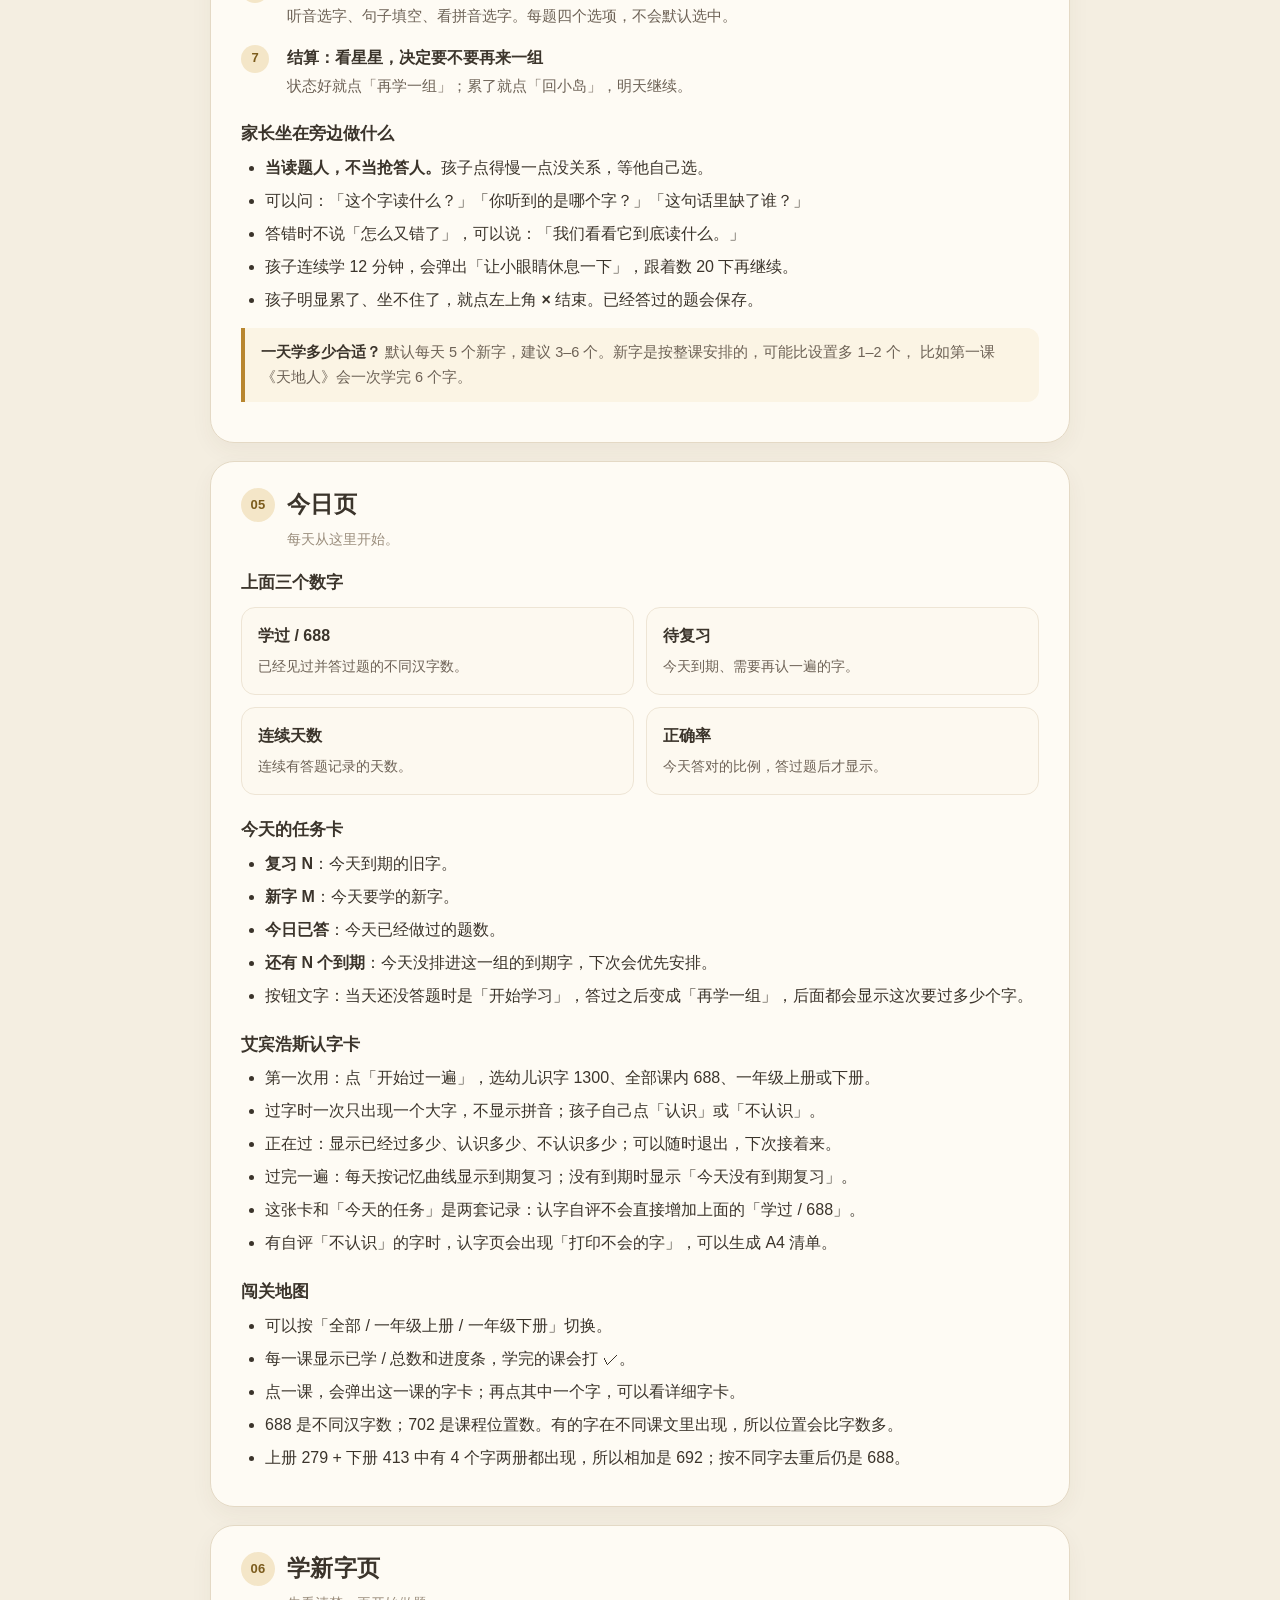
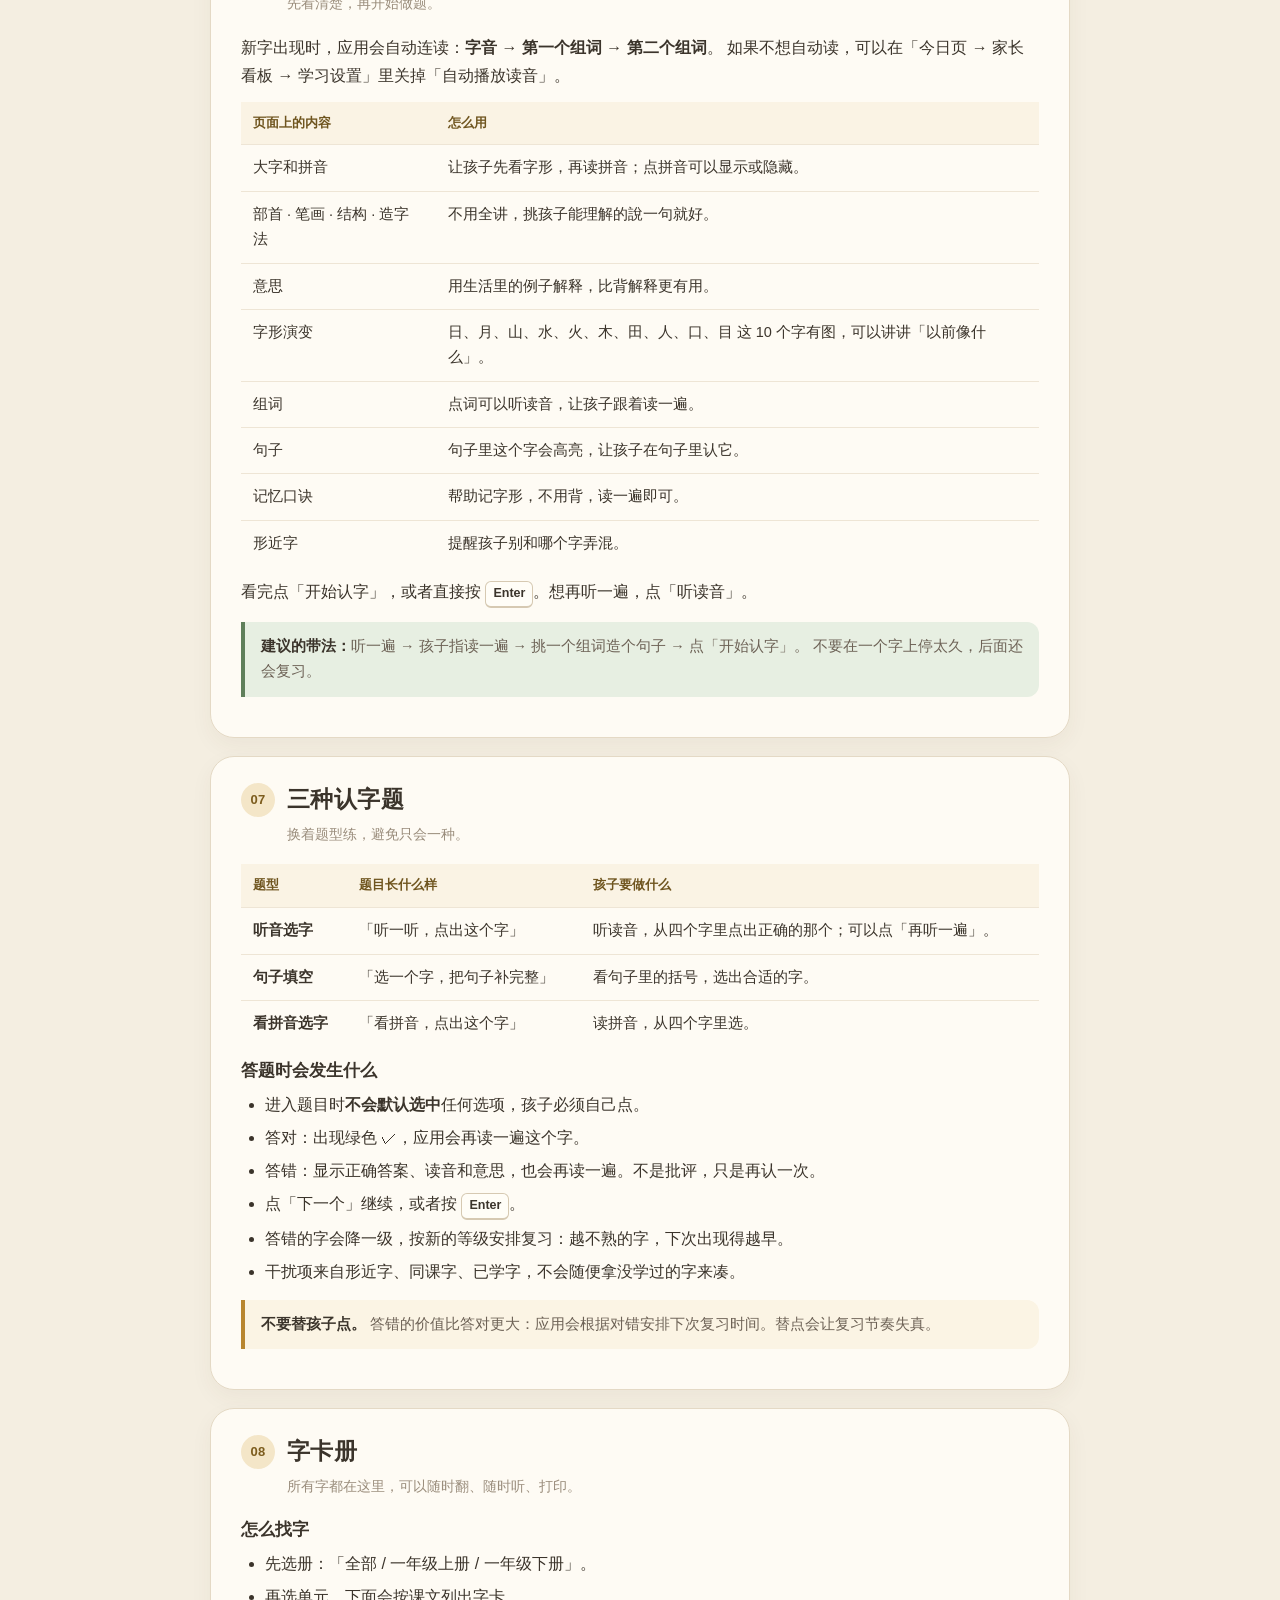
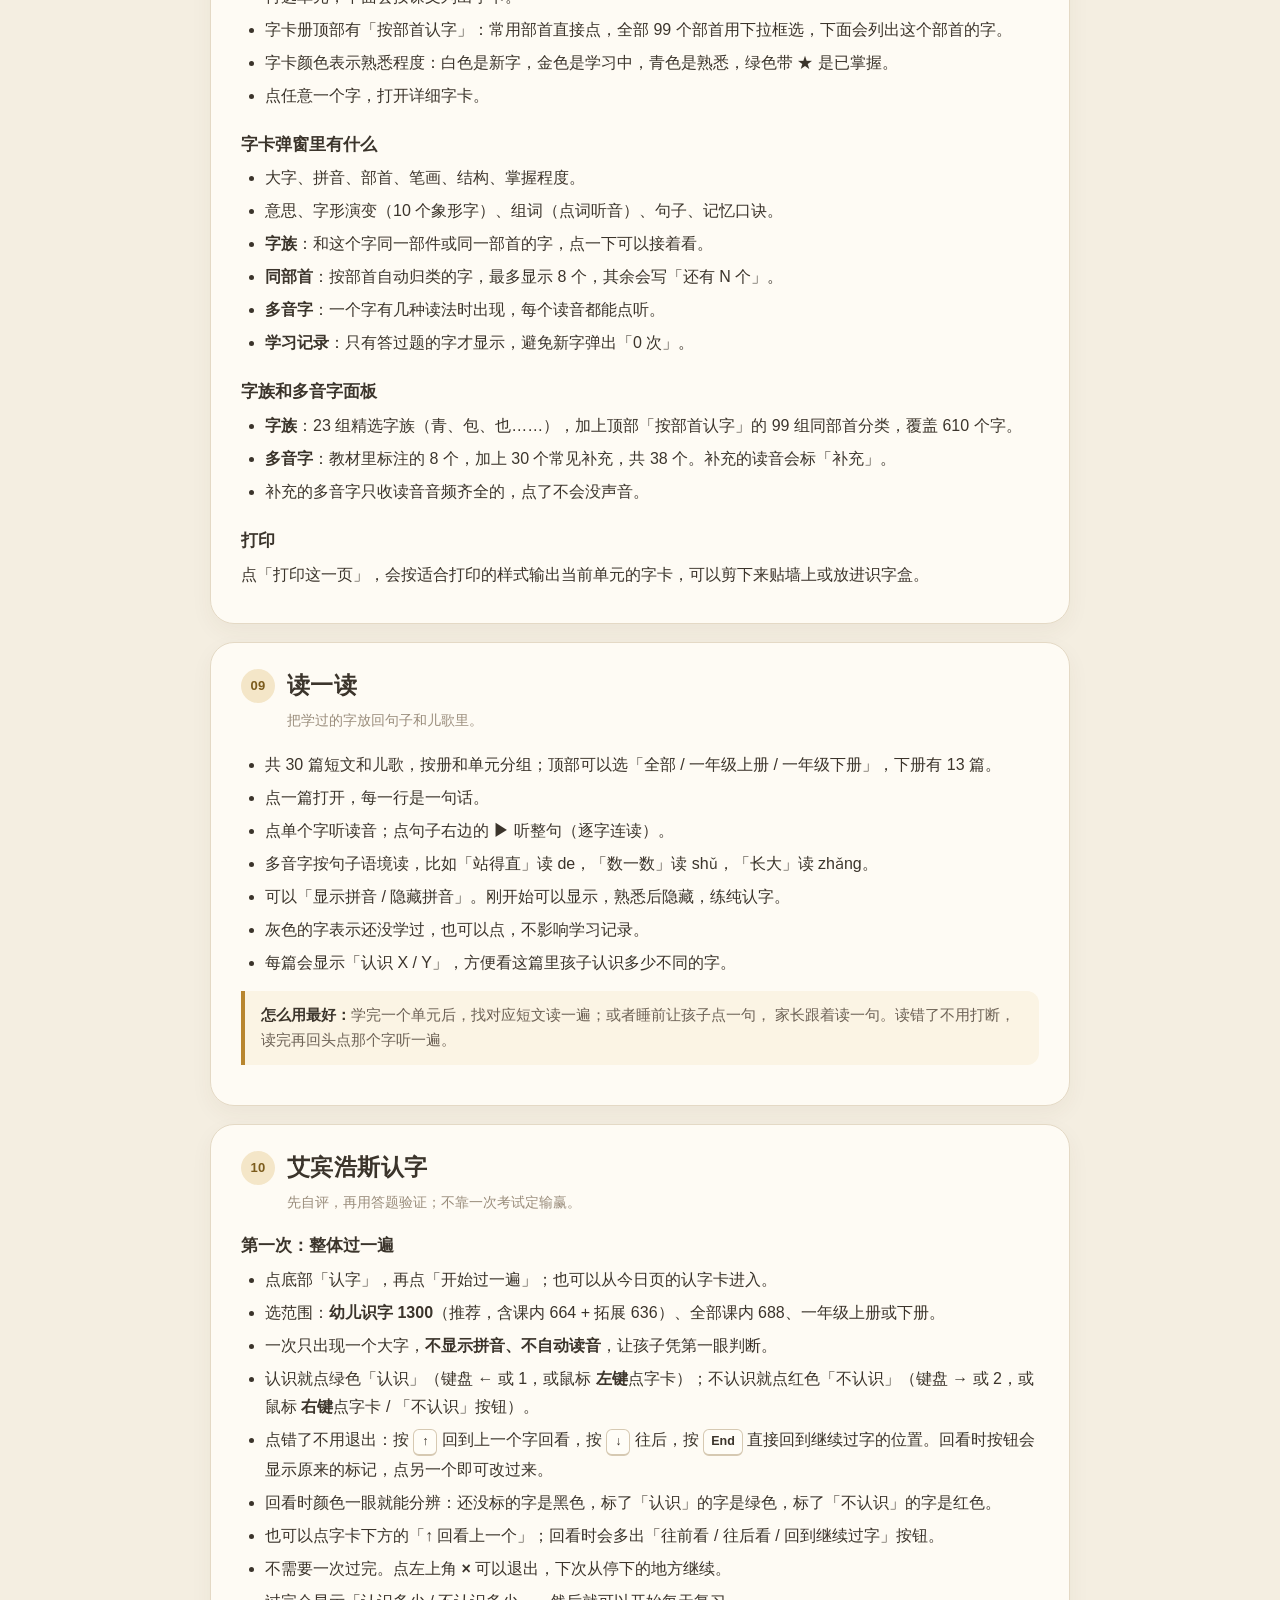
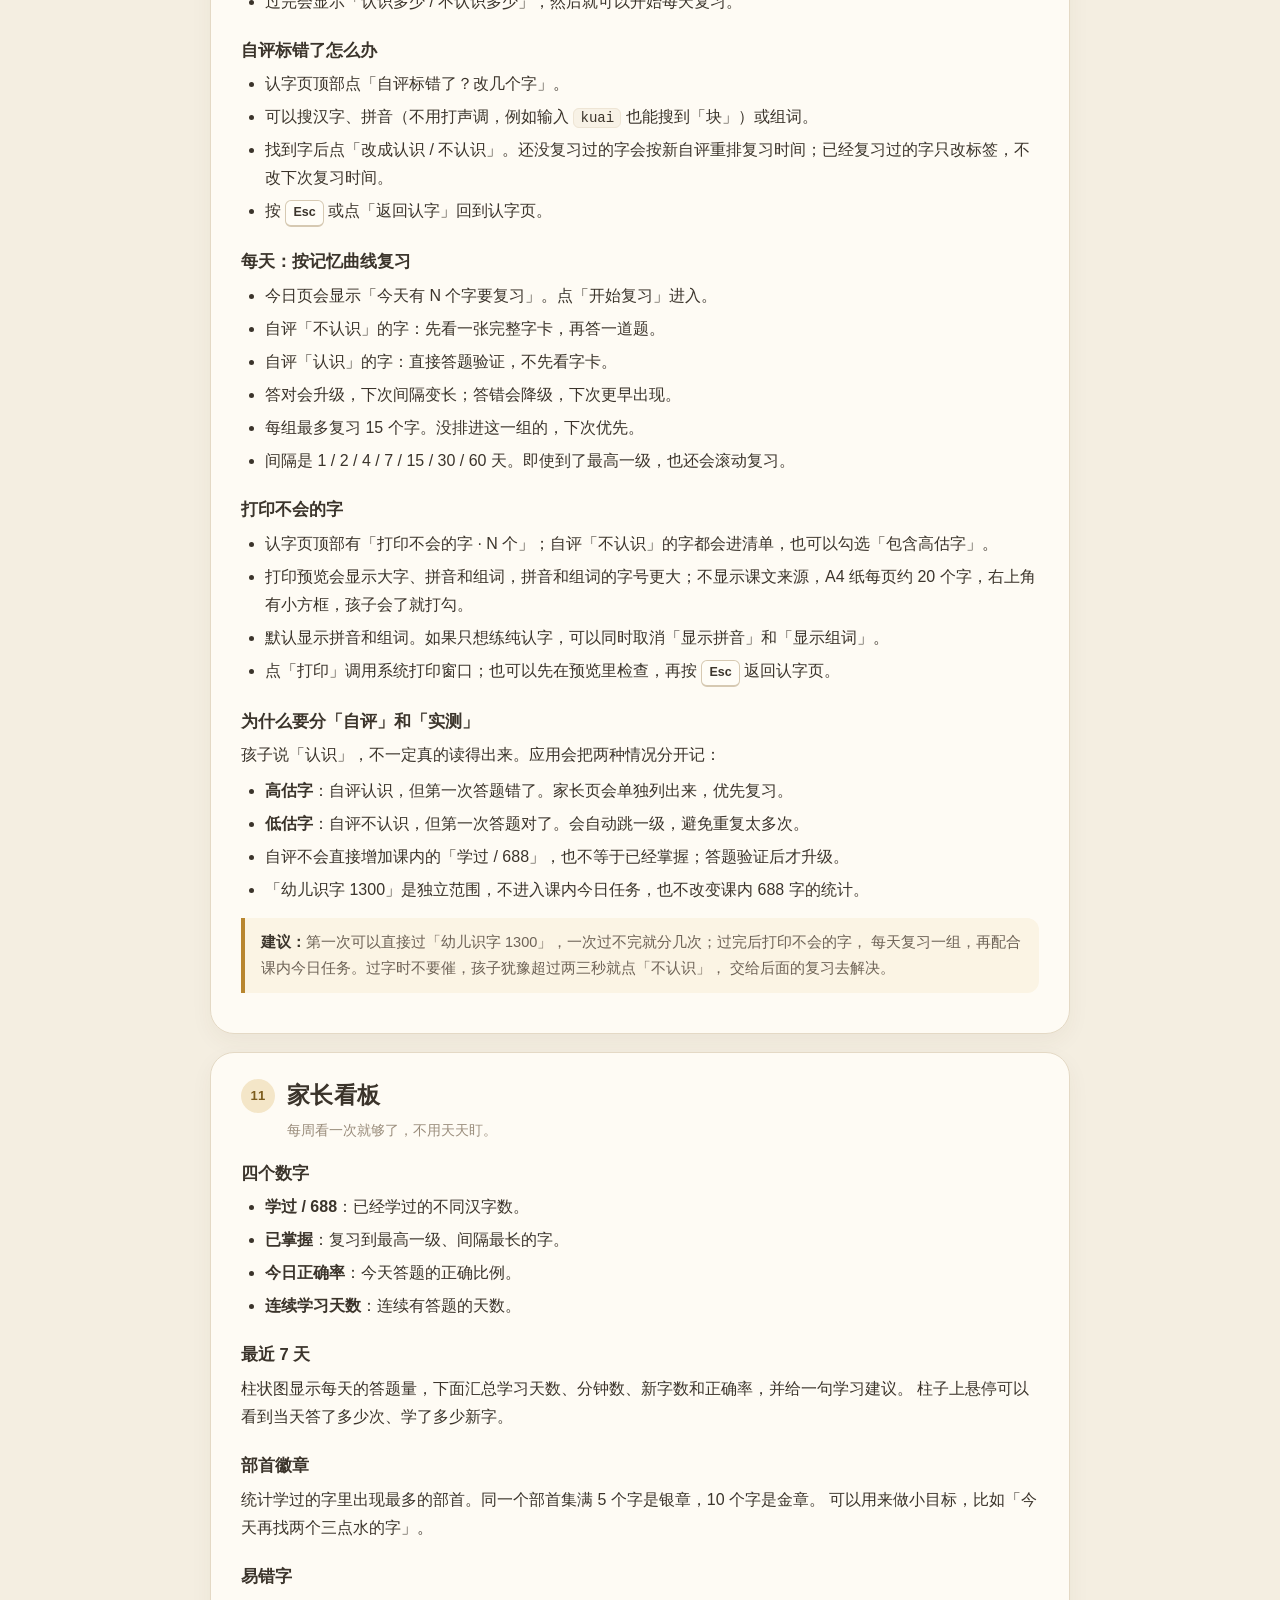
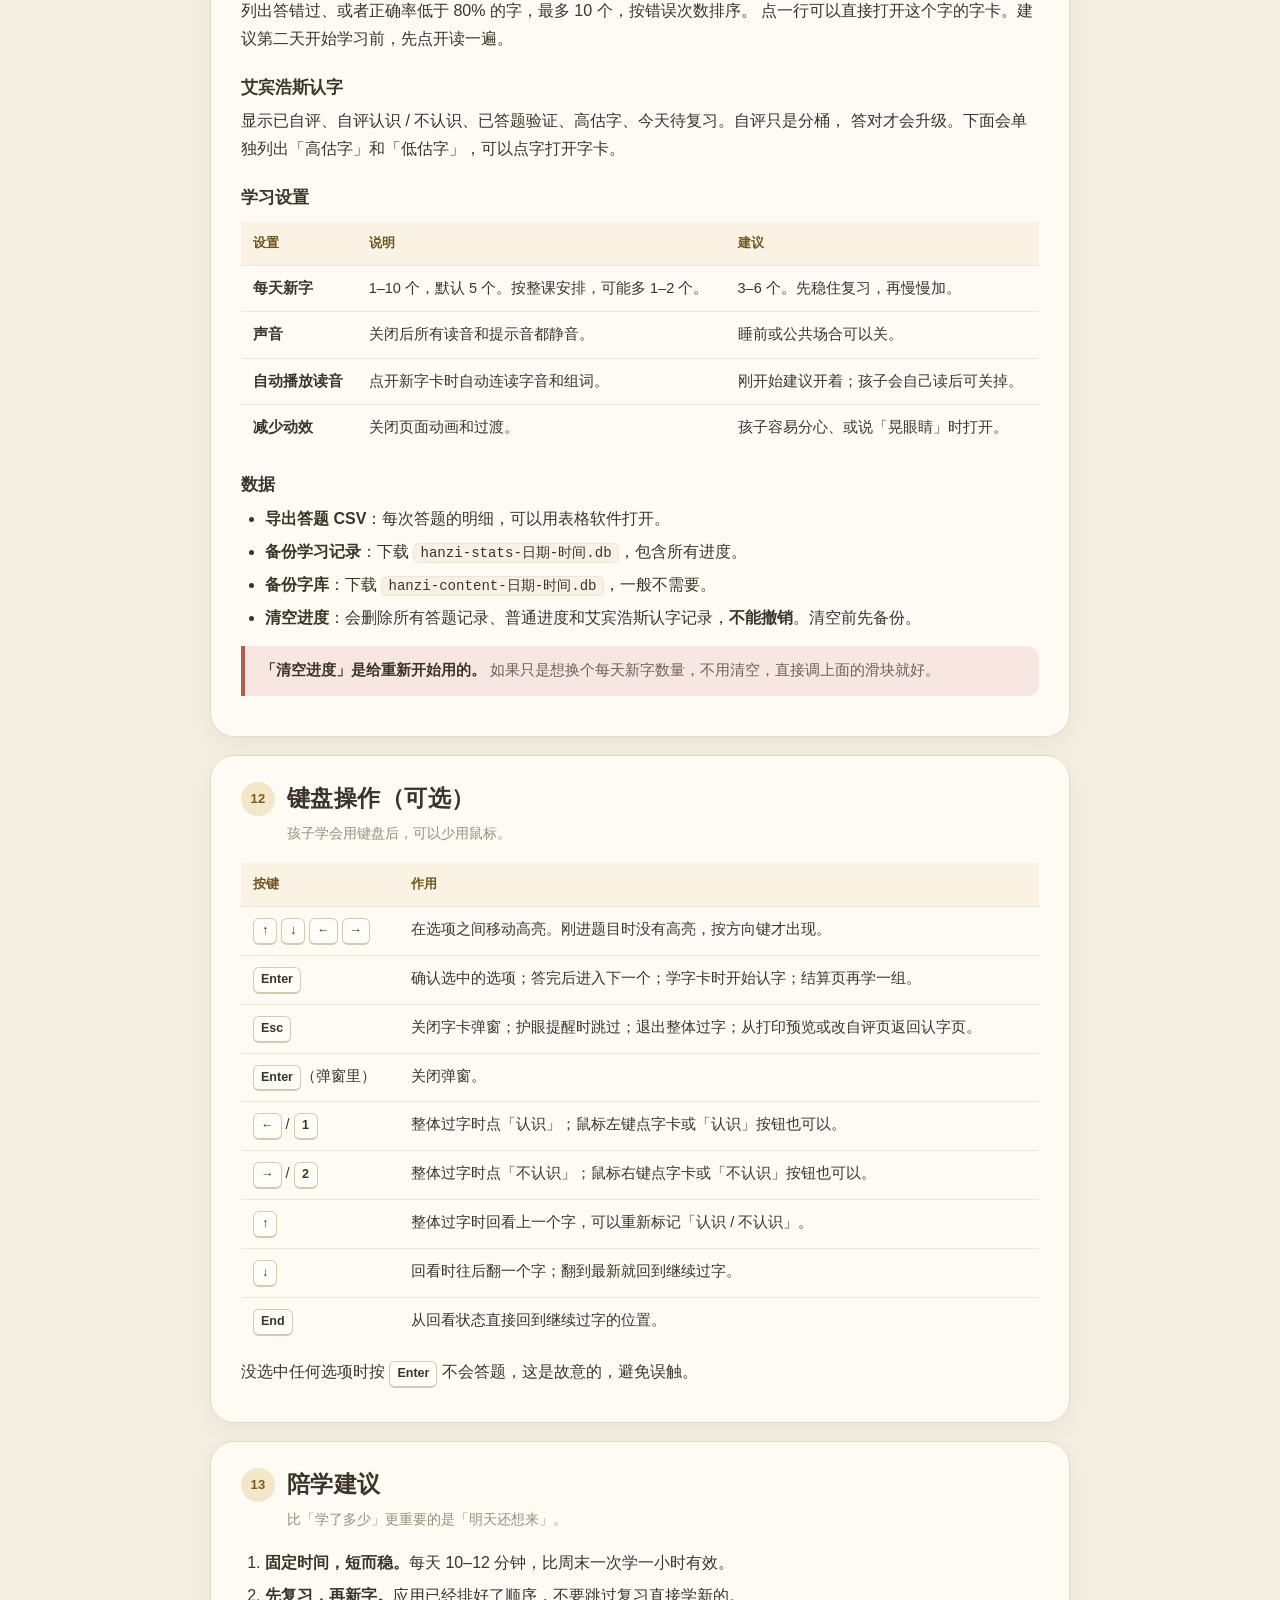
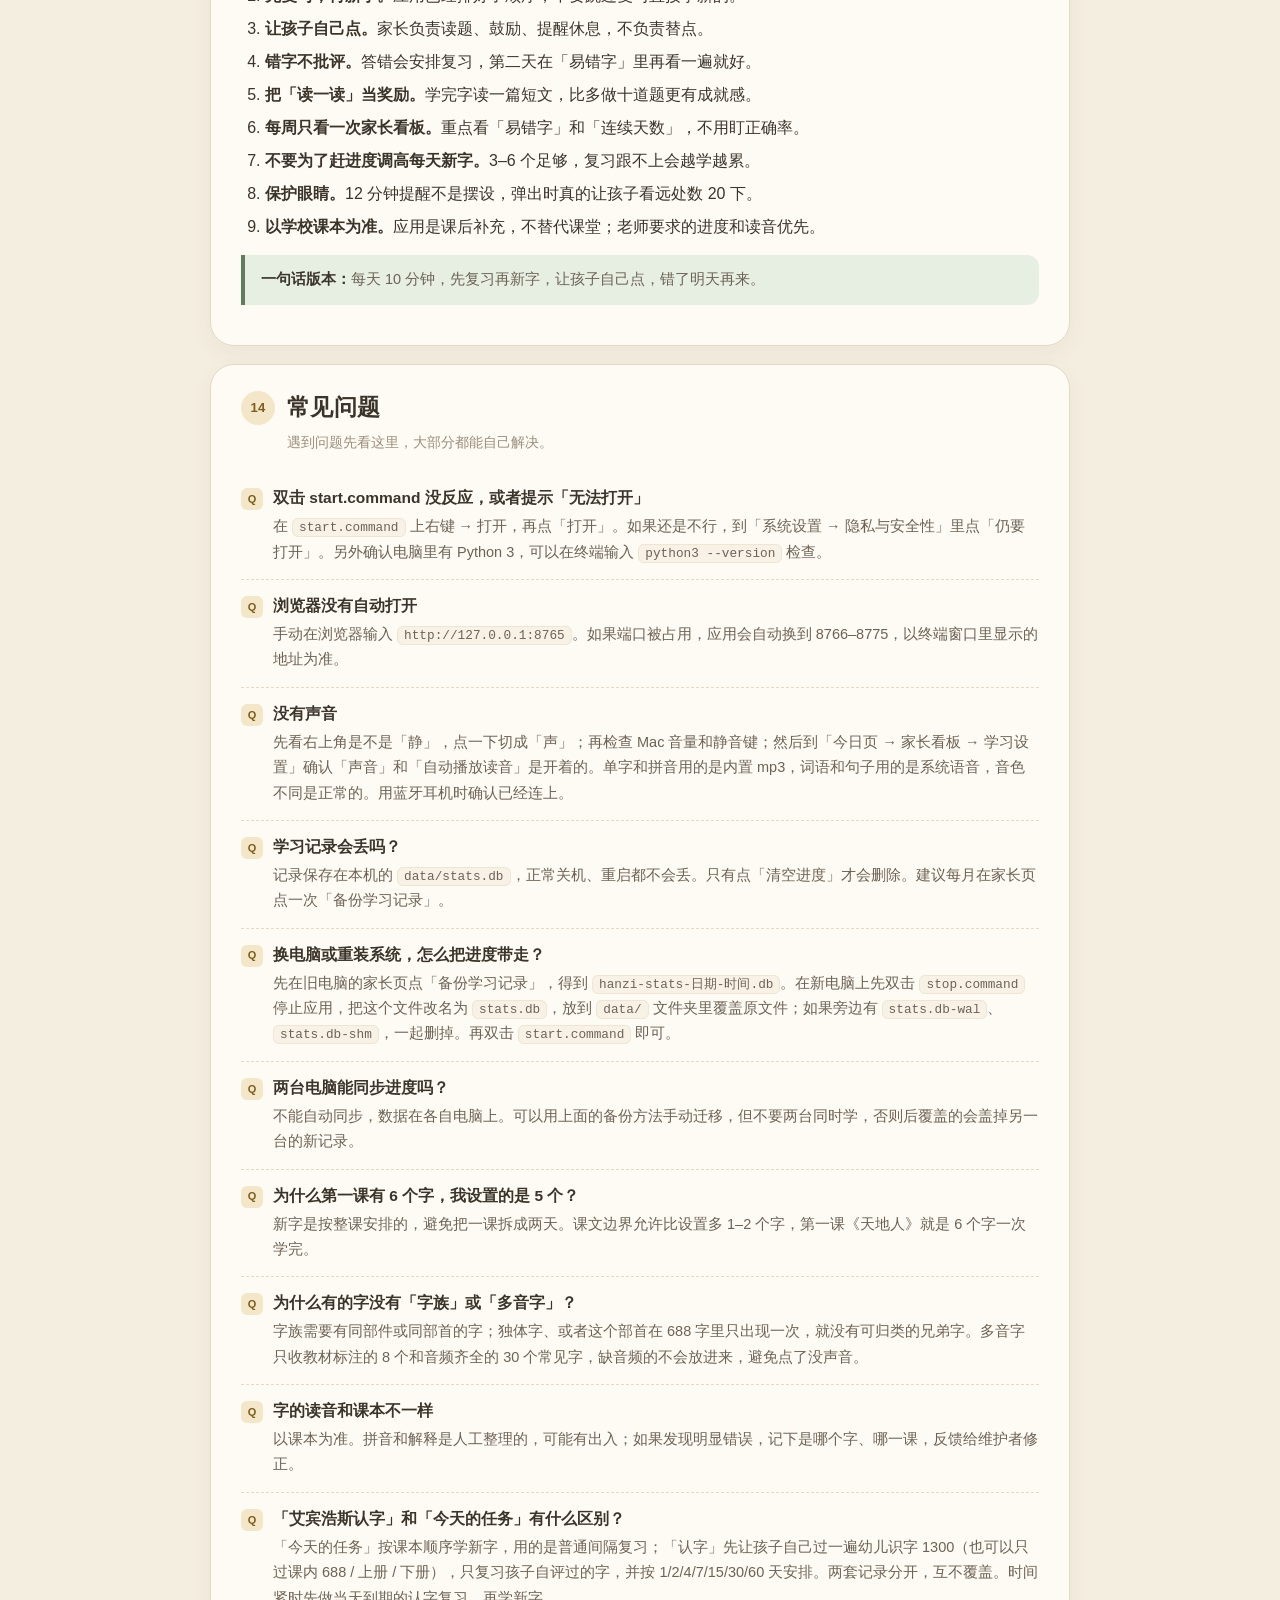
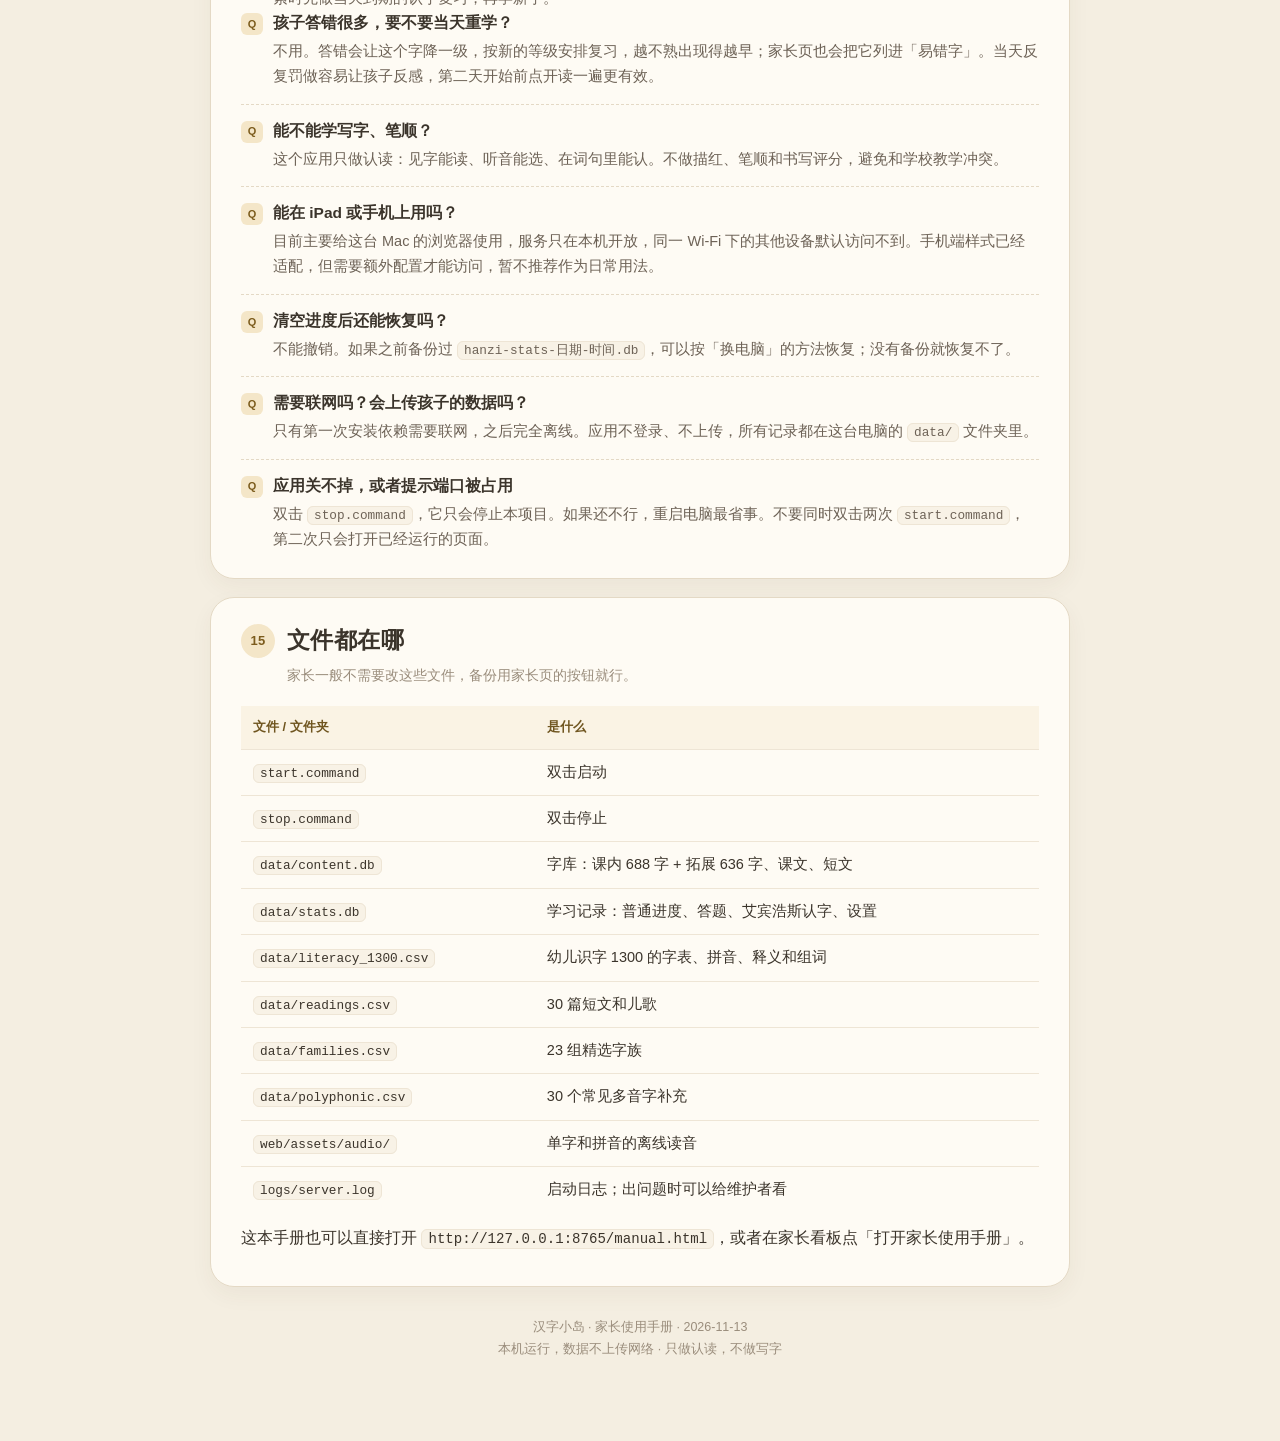
==== commit 2bd40c10: "修复右键点不认识按钮无效，并补鼠标反馈" ====
--- a/web/manual.html
+++ b/web/manual.html
@@ -811,7 +811,7 @@
         <li>点底部「认字」，再点「开始过一遍」；也可以从今日页的认字卡进入。</li>
         <li>选范围：<b>幼儿识字 1300</b>（推荐，含课内 664 + 拓展 636）、全部课内 688、一年级上册或下册。</li>
         <li>一次只出现一个大字，<b>不显示拼音、不自动读音</b>，让孩子凭第一眼判断。</li>
-        <li>认识就点绿色「认识」（键盘 ← 或 1，或鼠标 <b>左键</b>点字卡）；不认识就点红色「不认识」（键盘 → 或 2，或鼠标 <b>右键</b>点字卡）。</li>
+        <li>认识就点绿色「认识」（键盘 ← 或 1，或鼠标 <b>左键</b>点字卡）；不认识就点红色「不认识」（键盘 → 或 2，或鼠标 <b>右键</b>点字卡 / 「不认识」按钮）。</li>
         <li>点错了不用退出：按 <kbd>↑</kbd> 回到上一个字回看，按 <kbd>↓</kbd> 往后，按 <kbd>End</kbd> 直接回到继续过字的位置。回看时按钮会显示原来的标记，点另一个即可改过来。</li>
         <li>回看时颜色一眼就能分辨：还没标的字是黑色，标了「认识」的字是绿色，标了「不认识」的字是红色。</li>
         <li>也可以点字卡下方的「↑ 回看上一个」；回看时会多出「往前看 / 往后看 / 回到继续过字」按钮。</li>
@@ -950,8 +950,8 @@
             <tr><td><kbd>Enter</kbd></td><td>确认选中的选项；答完后进入下一个；学字卡时开始认字；结算页再学一组。</td></tr>
             <tr><td><kbd>Esc</kbd></td><td>关闭字卡弹窗；护眼提醒时跳过；退出整体过字；从打印预览或改自评页返回认字页。</td></tr>
             <tr><td><kbd>Enter</kbd>（弹窗里）</td><td>关闭弹窗。</td></tr>
-            <tr><td><kbd>←</kbd> / <kbd>1</kbd></td><td>整体过字时点「认识」；鼠标左键点字卡也可以。</td></tr>
-            <tr><td><kbd>→</kbd> / <kbd>2</kbd></td><td>整体过字时点「不认识」；鼠标右键点字卡也可以。</td></tr>
+            <tr><td><kbd>←</kbd> / <kbd>1</kbd></td><td>整体过字时点「认识」；鼠标左键点字卡或「认识」按钮也可以。</td></tr>
+            <tr><td><kbd>→</kbd> / <kbd>2</kbd></td><td>整体过字时点「不认识」；鼠标右键点字卡或「不认识」按钮也可以。</td></tr>
             <tr><td><kbd>↑</kbd></td><td>整体过字时回看上一个字，可以重新标记「认识 / 不认识」。</td></tr>
             <tr><td><kbd>↓</kbd></td><td>回看时往后翻一个字；翻到最新就回到继续过字。</td></tr>
             <tr><td><kbd>End</kbd></td><td>从回看状态直接回到继续过字的位置。</td></tr>
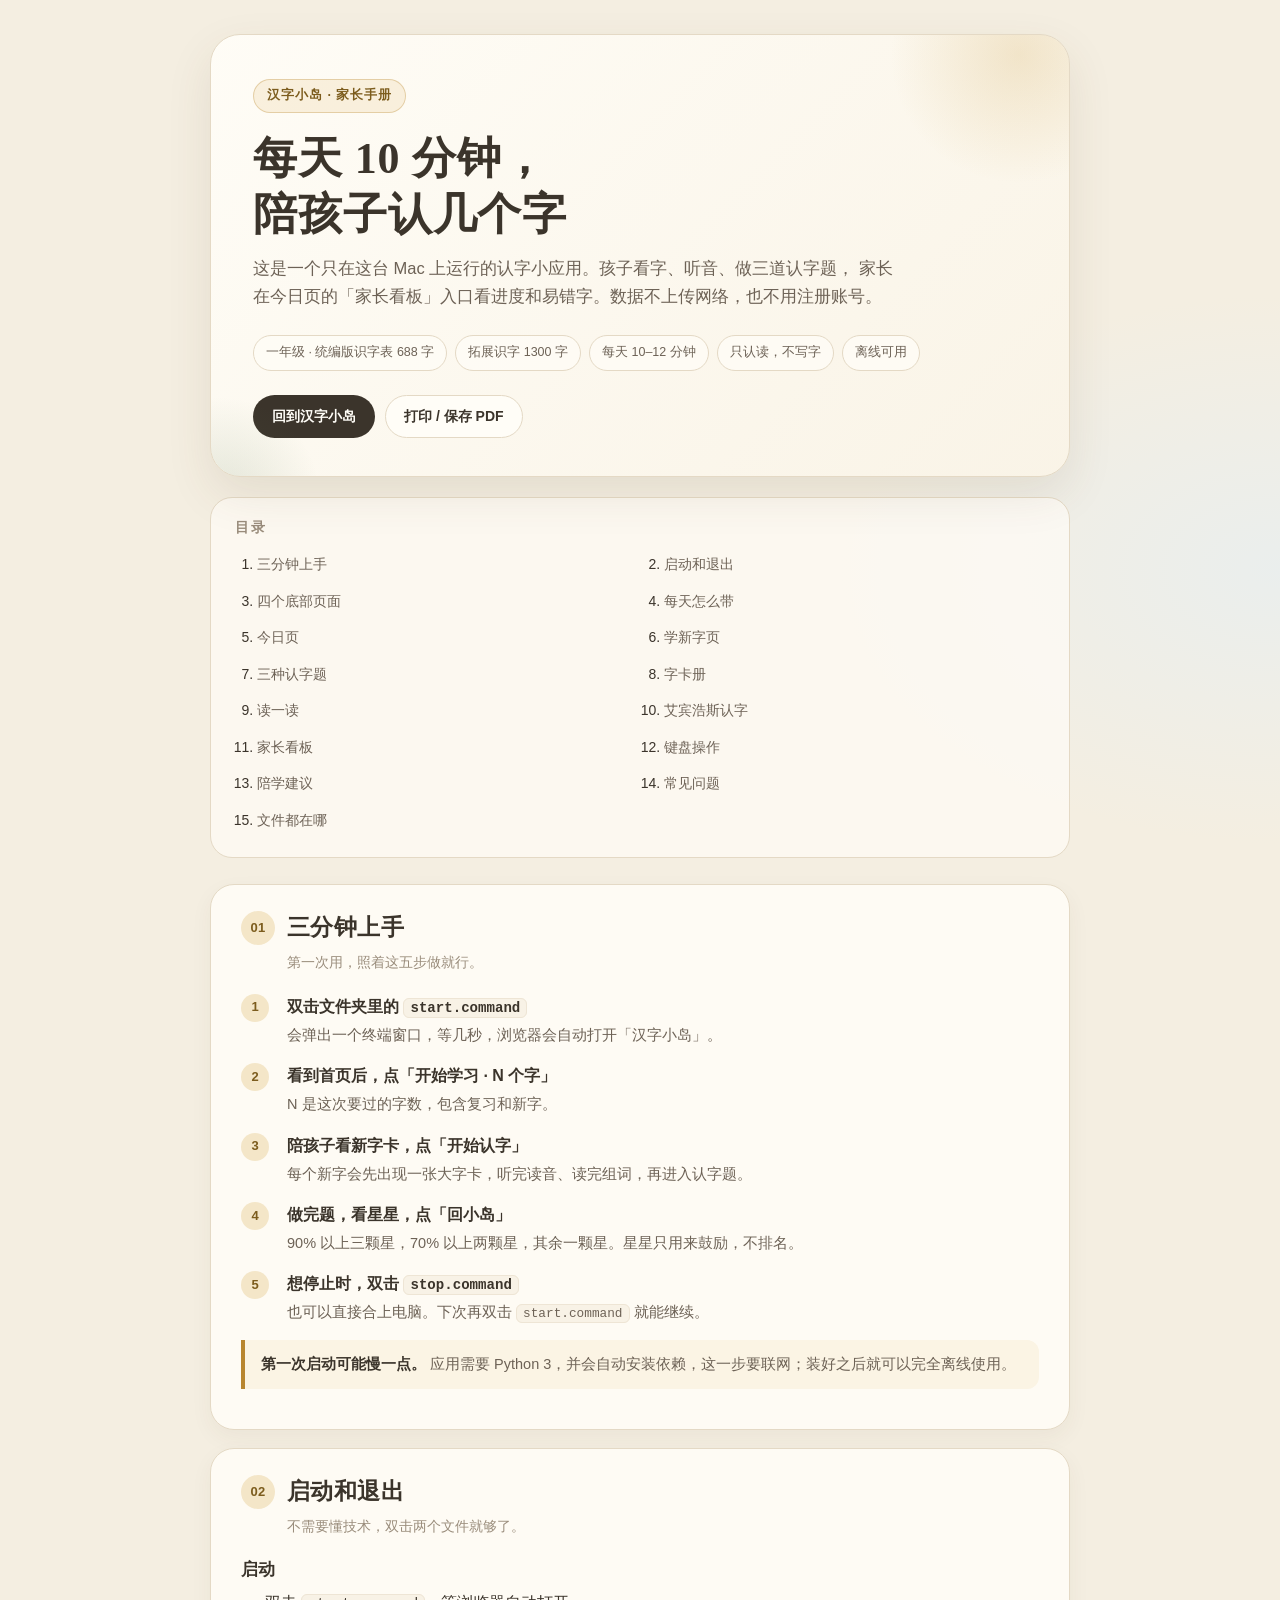
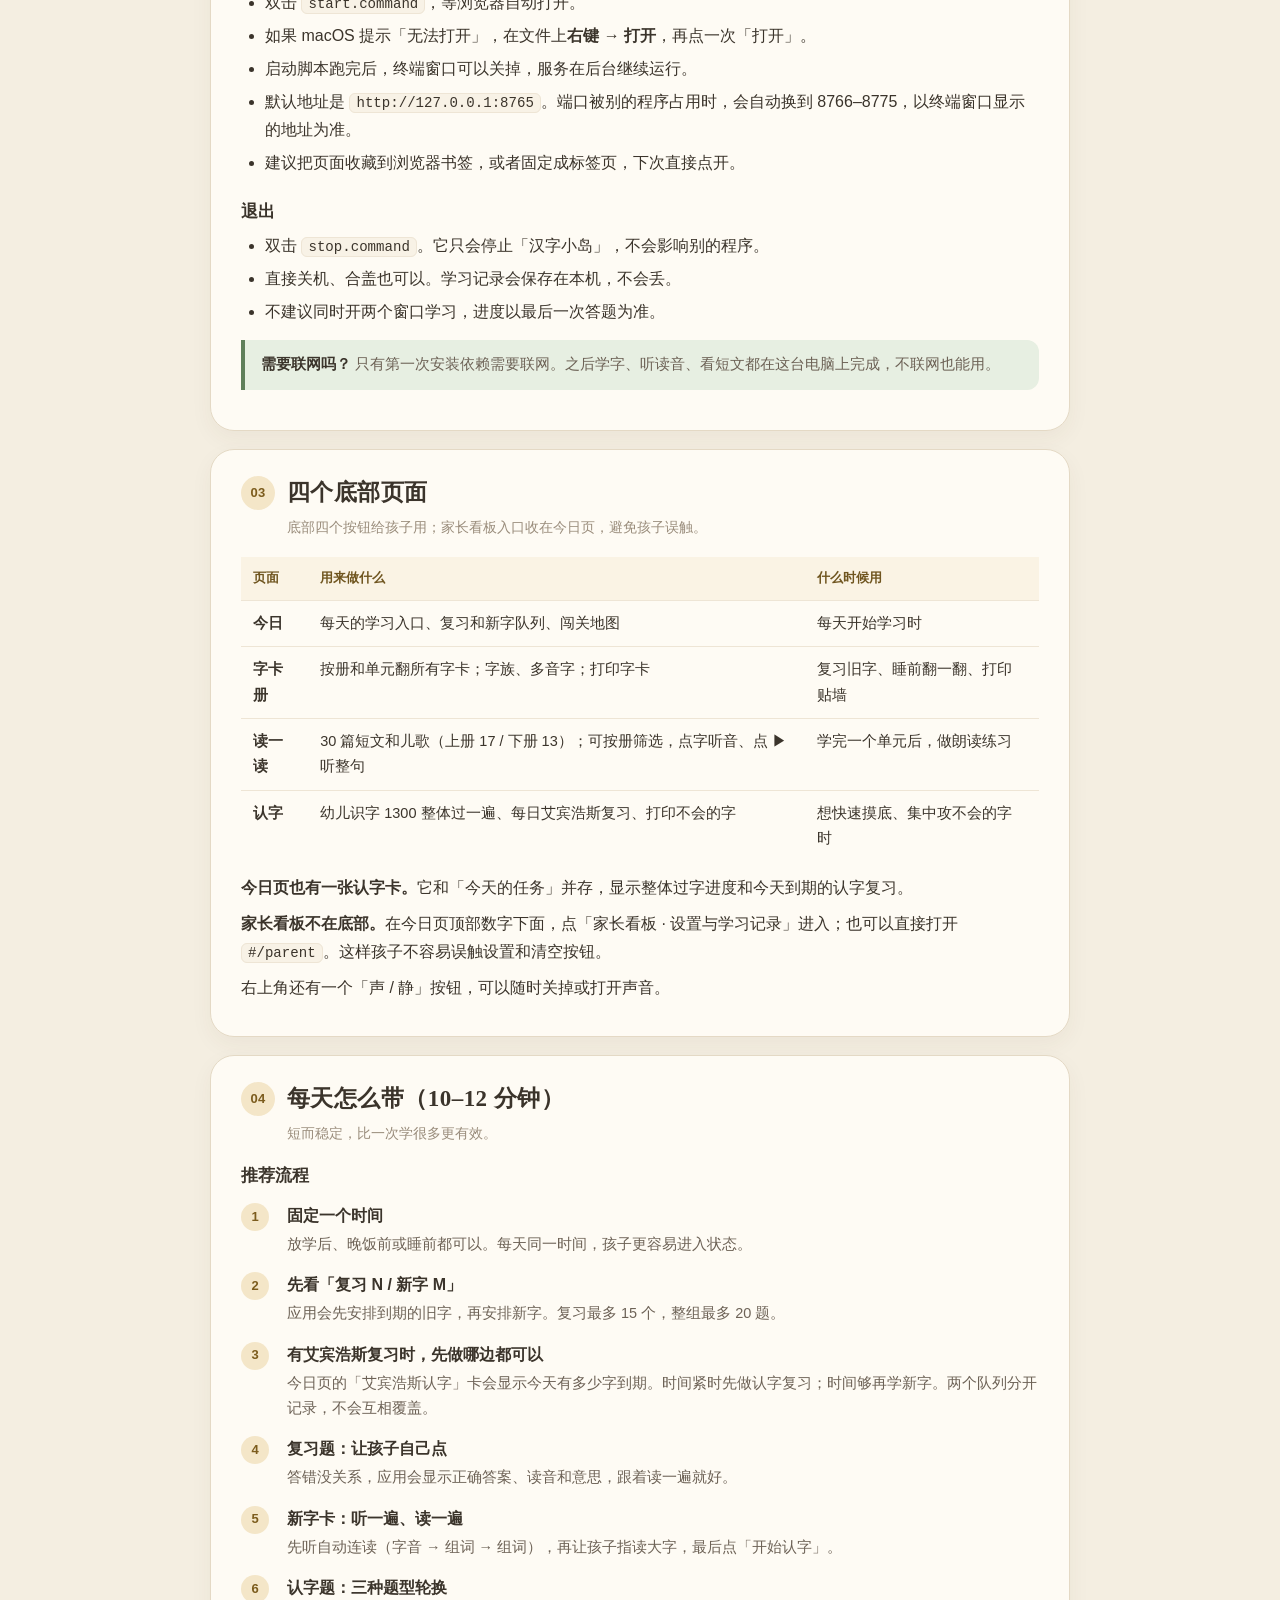
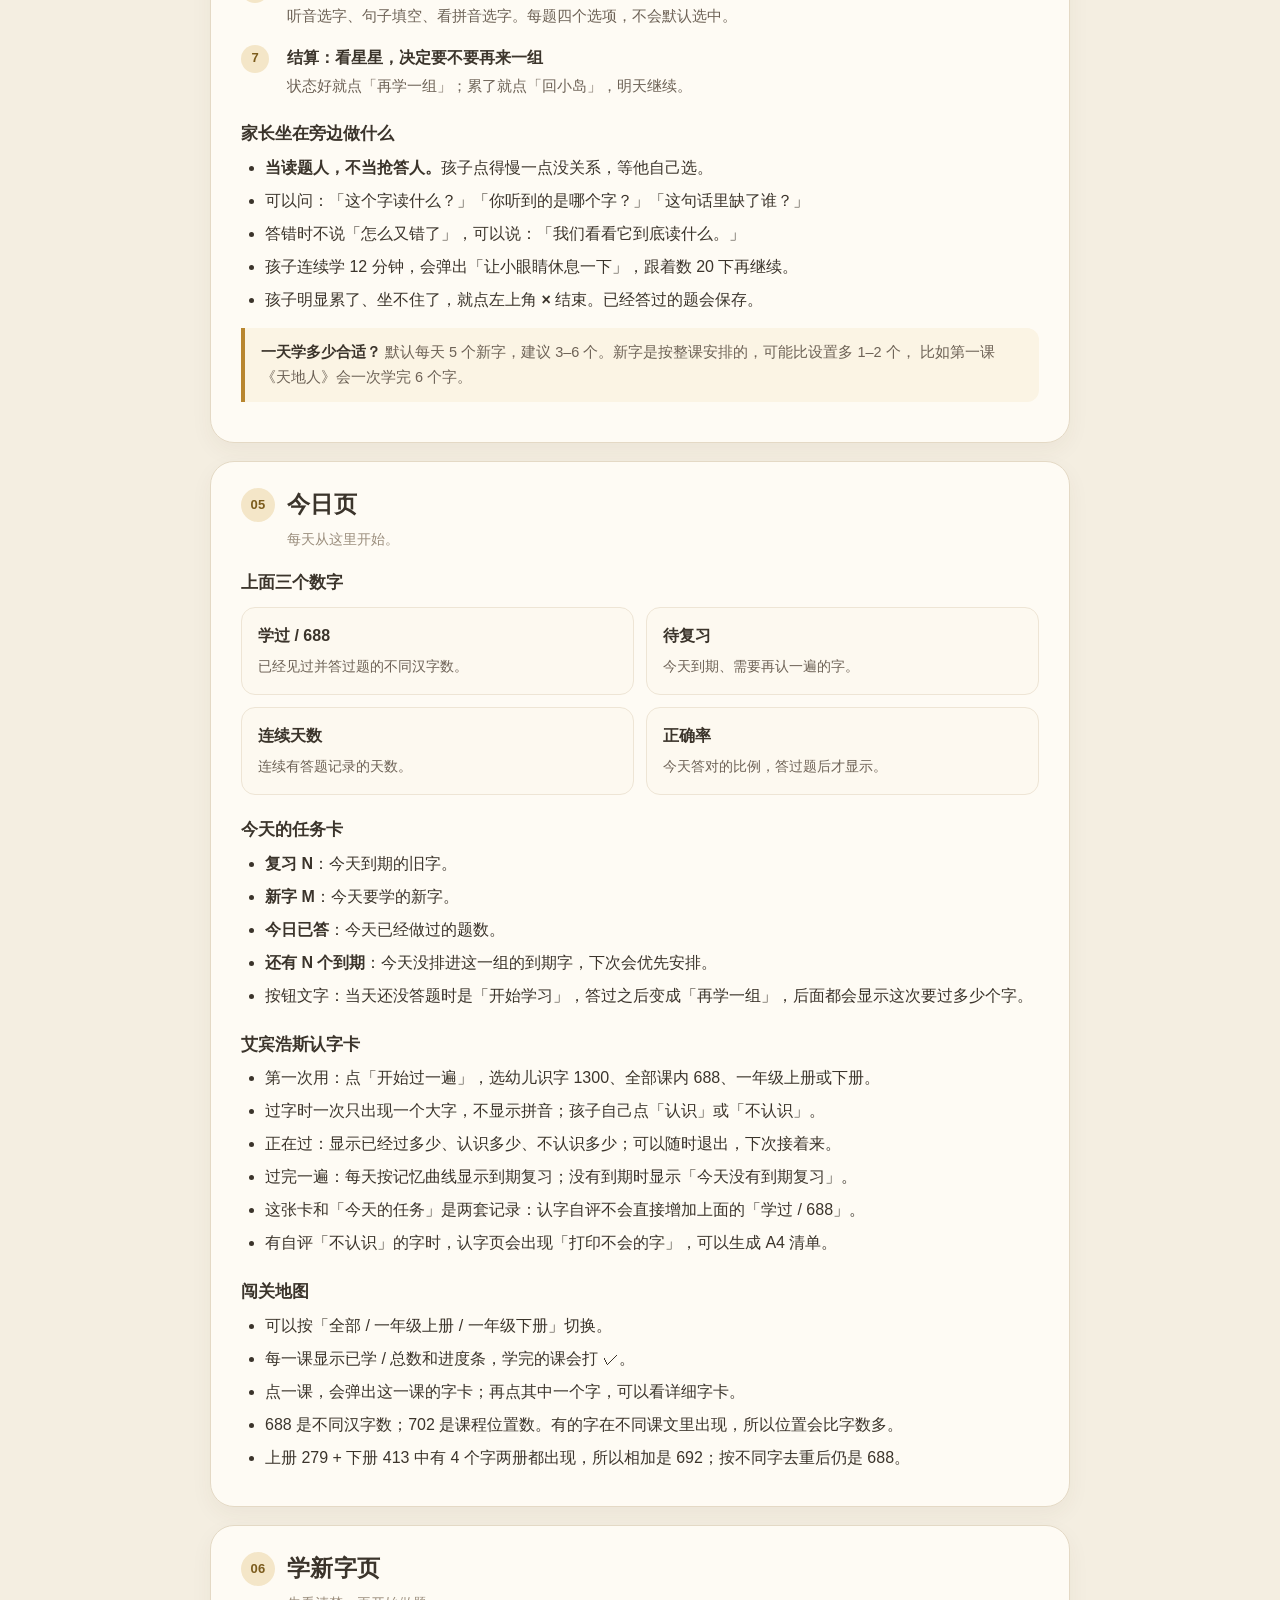
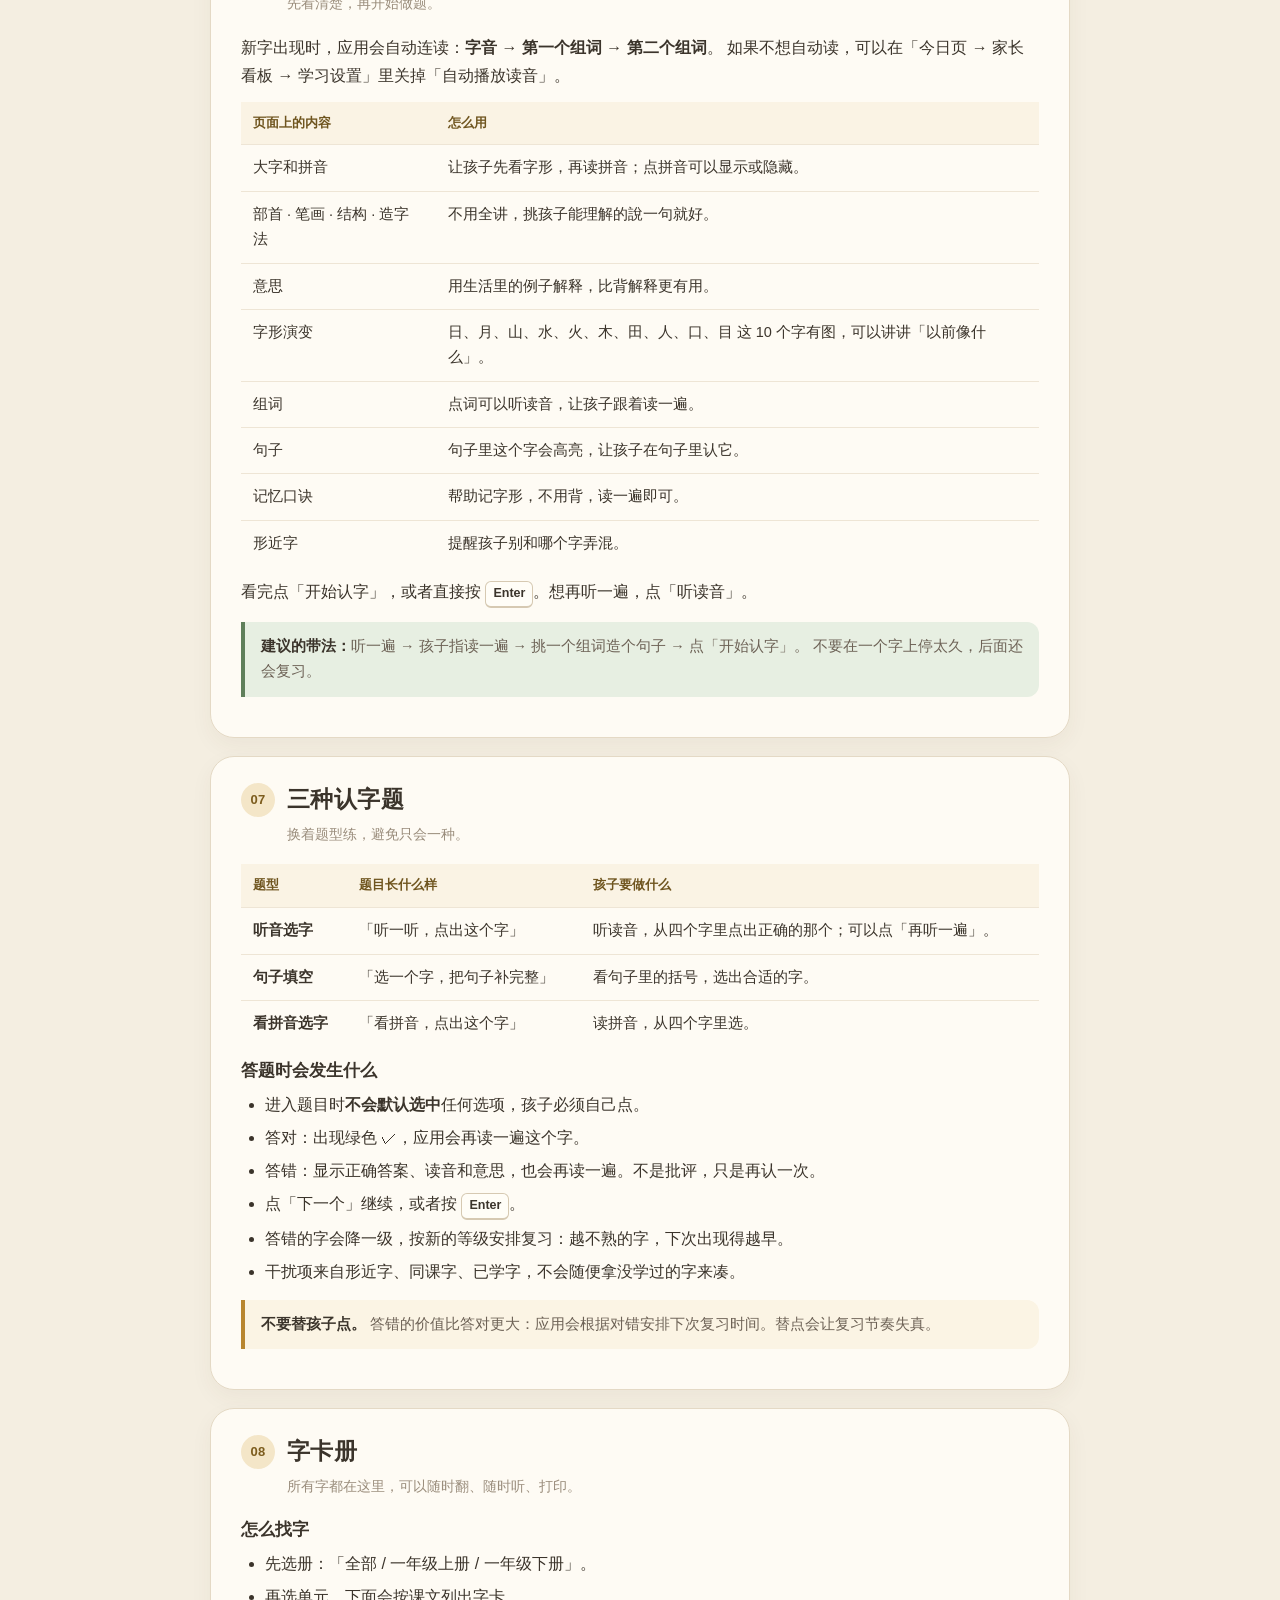
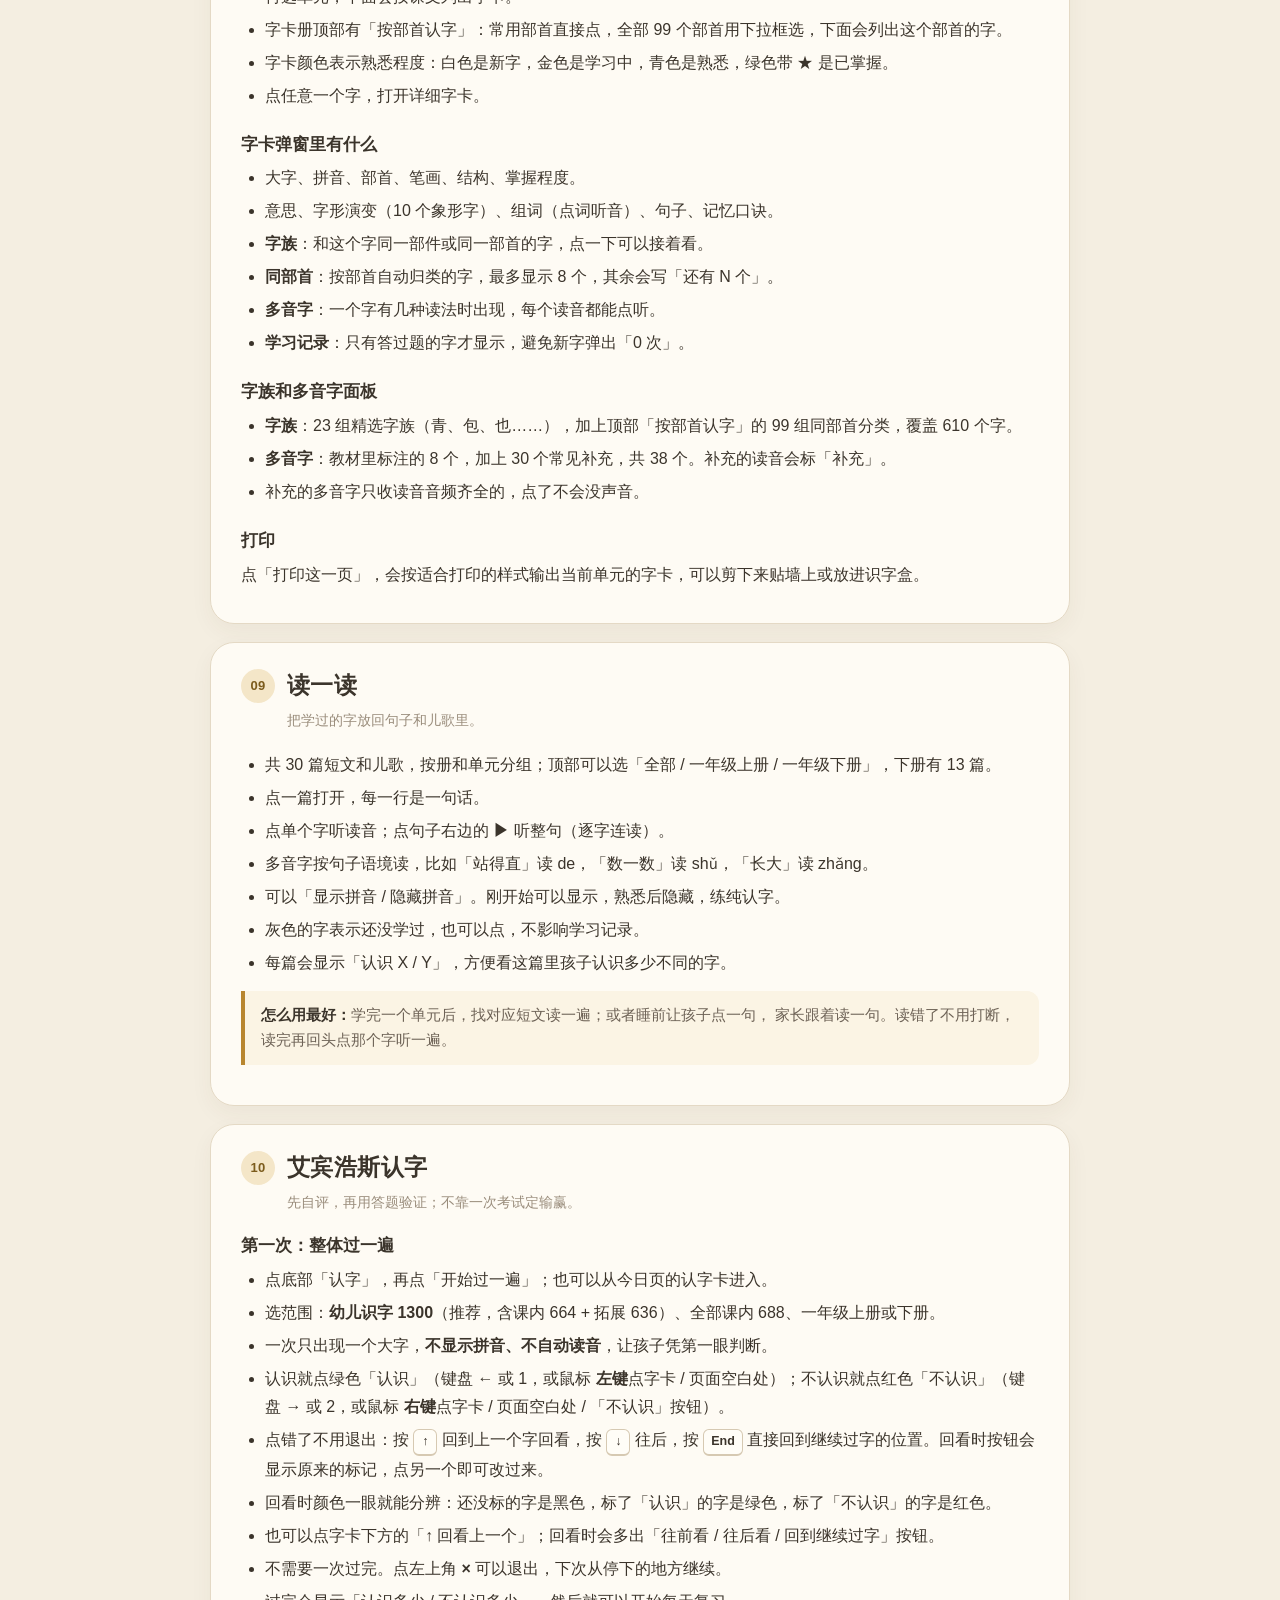
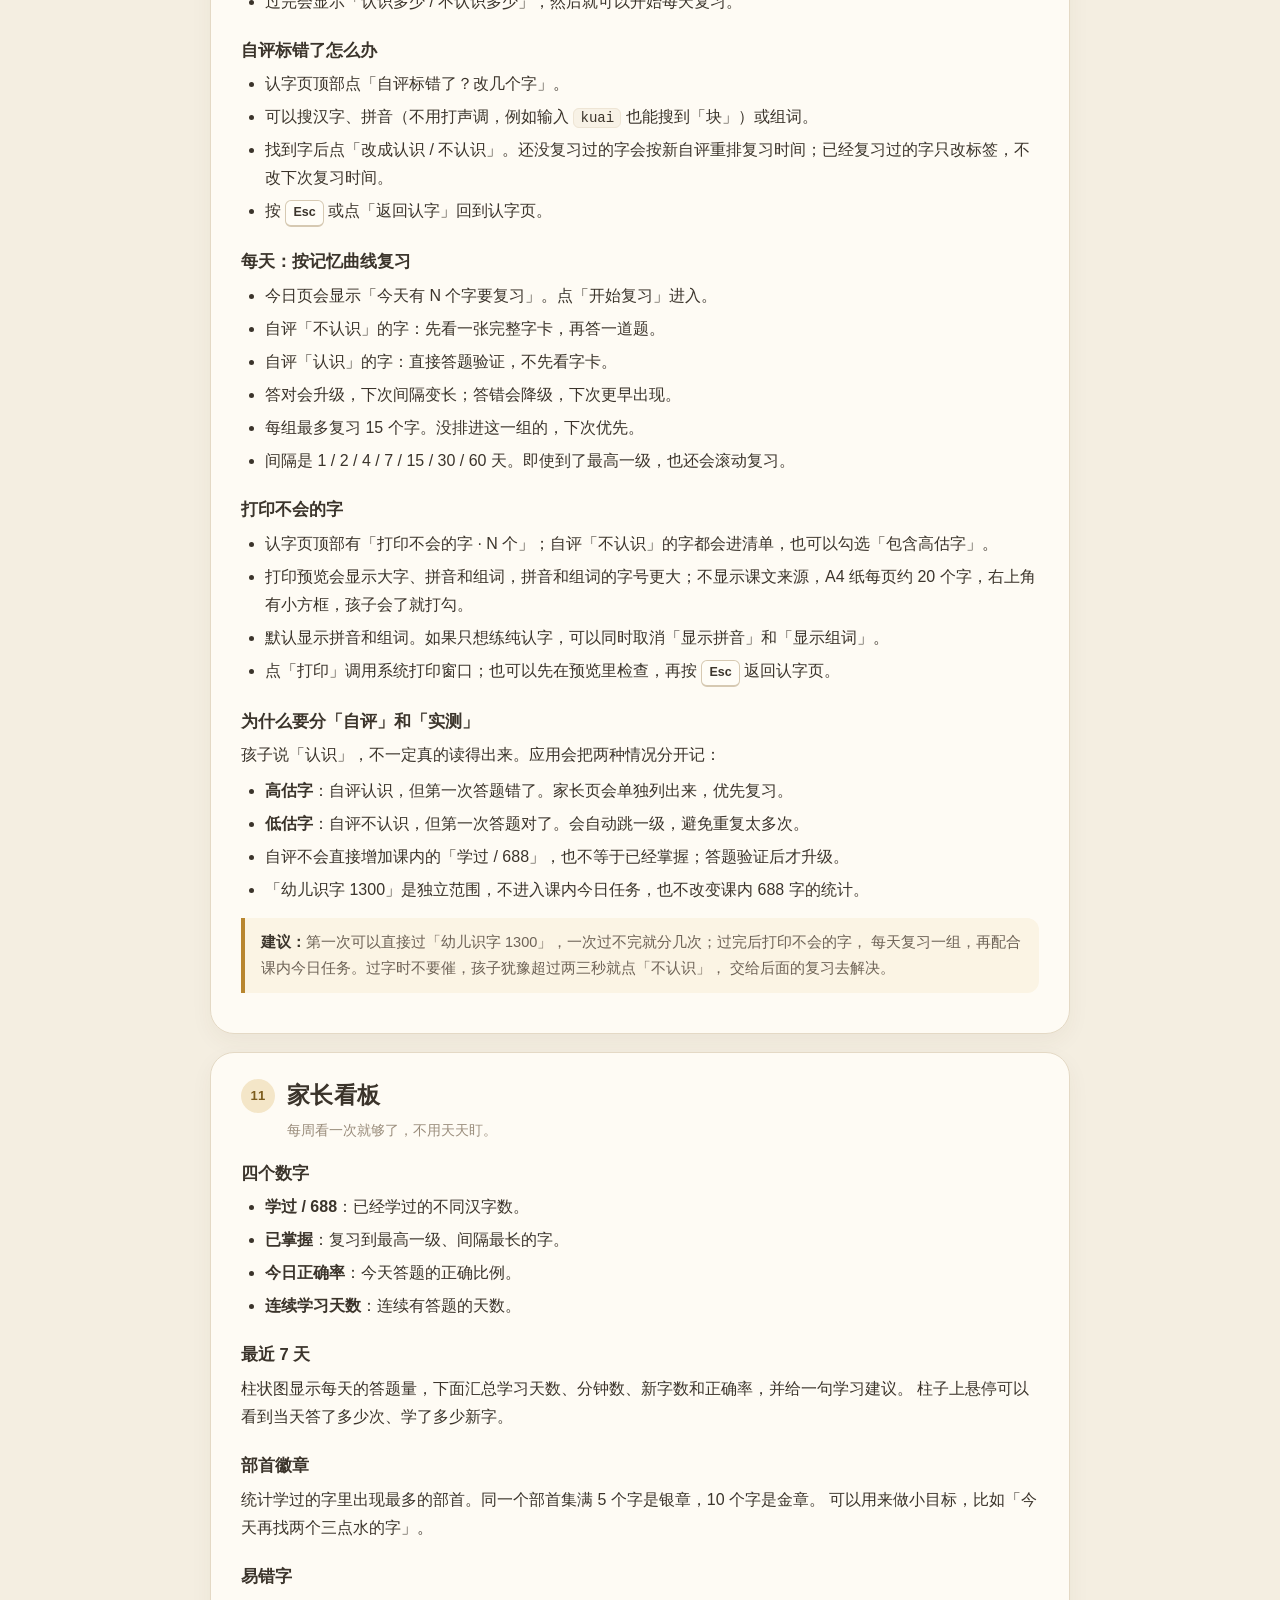
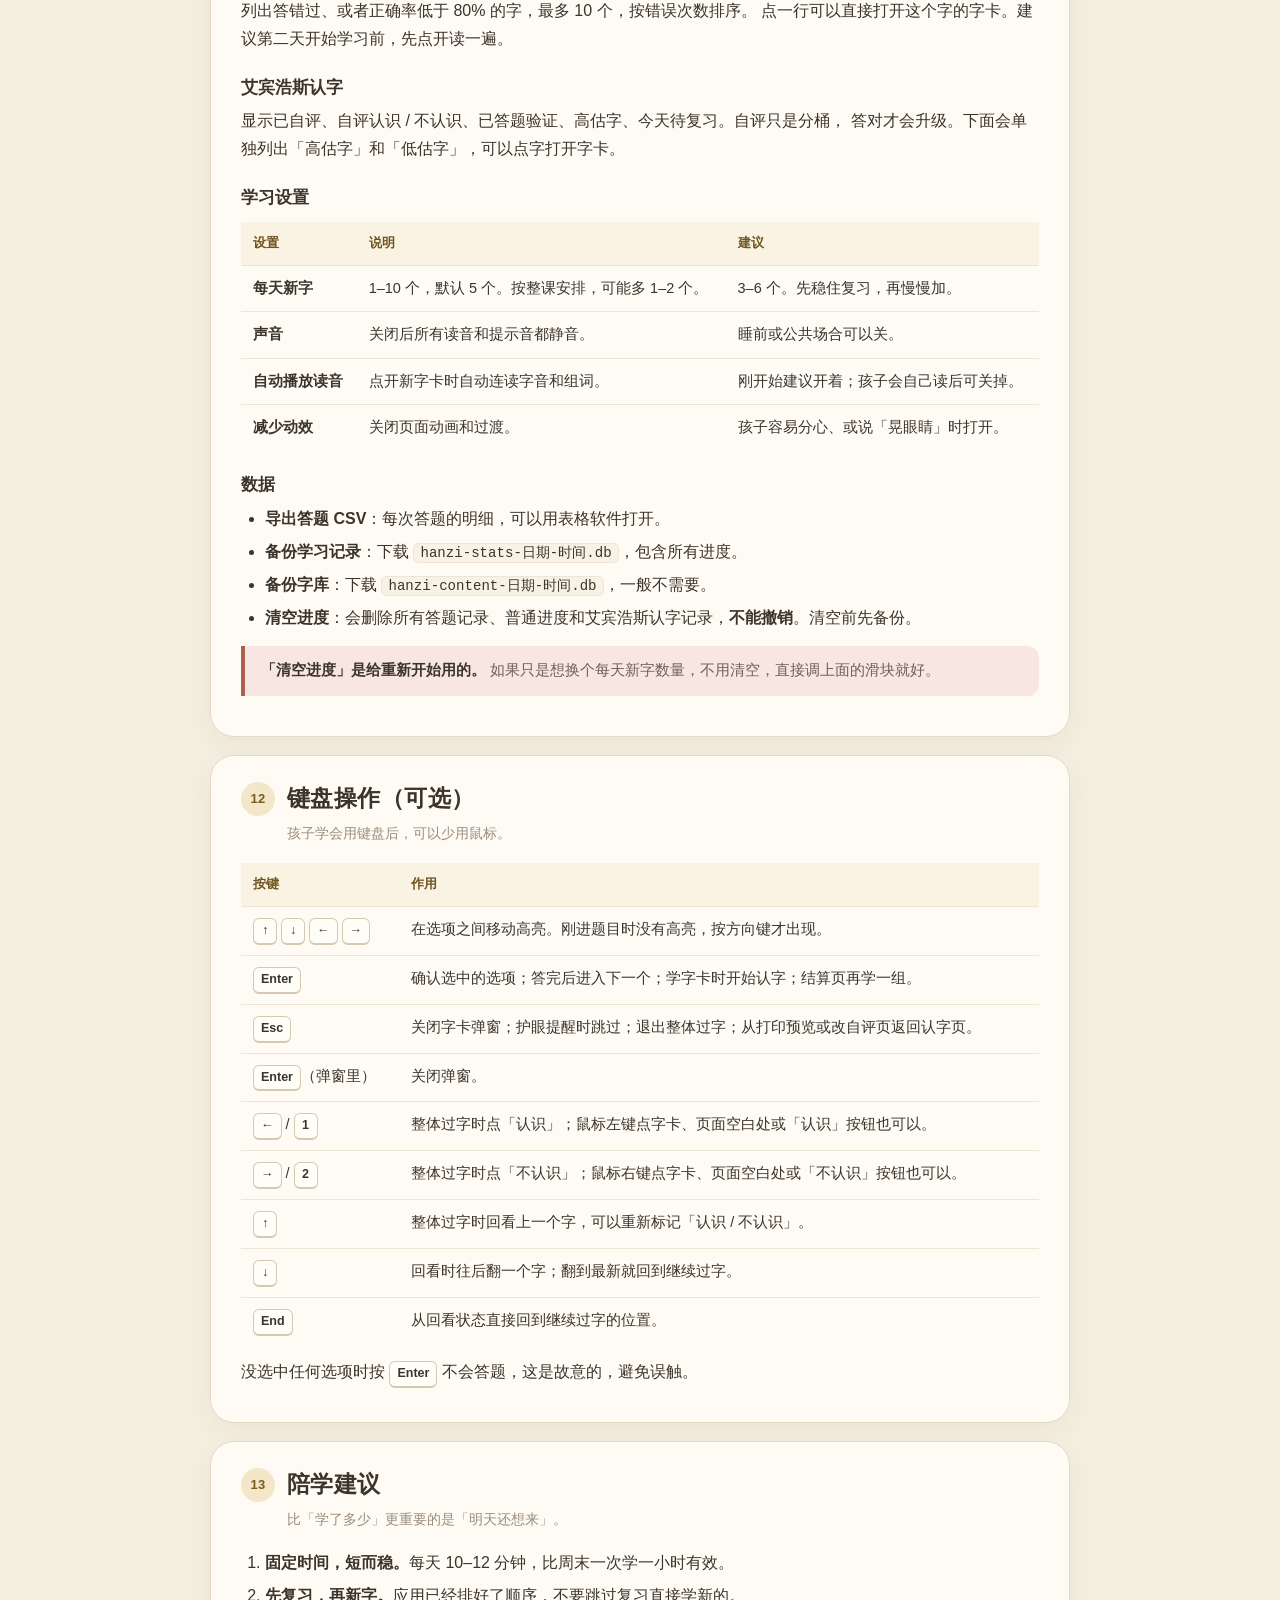
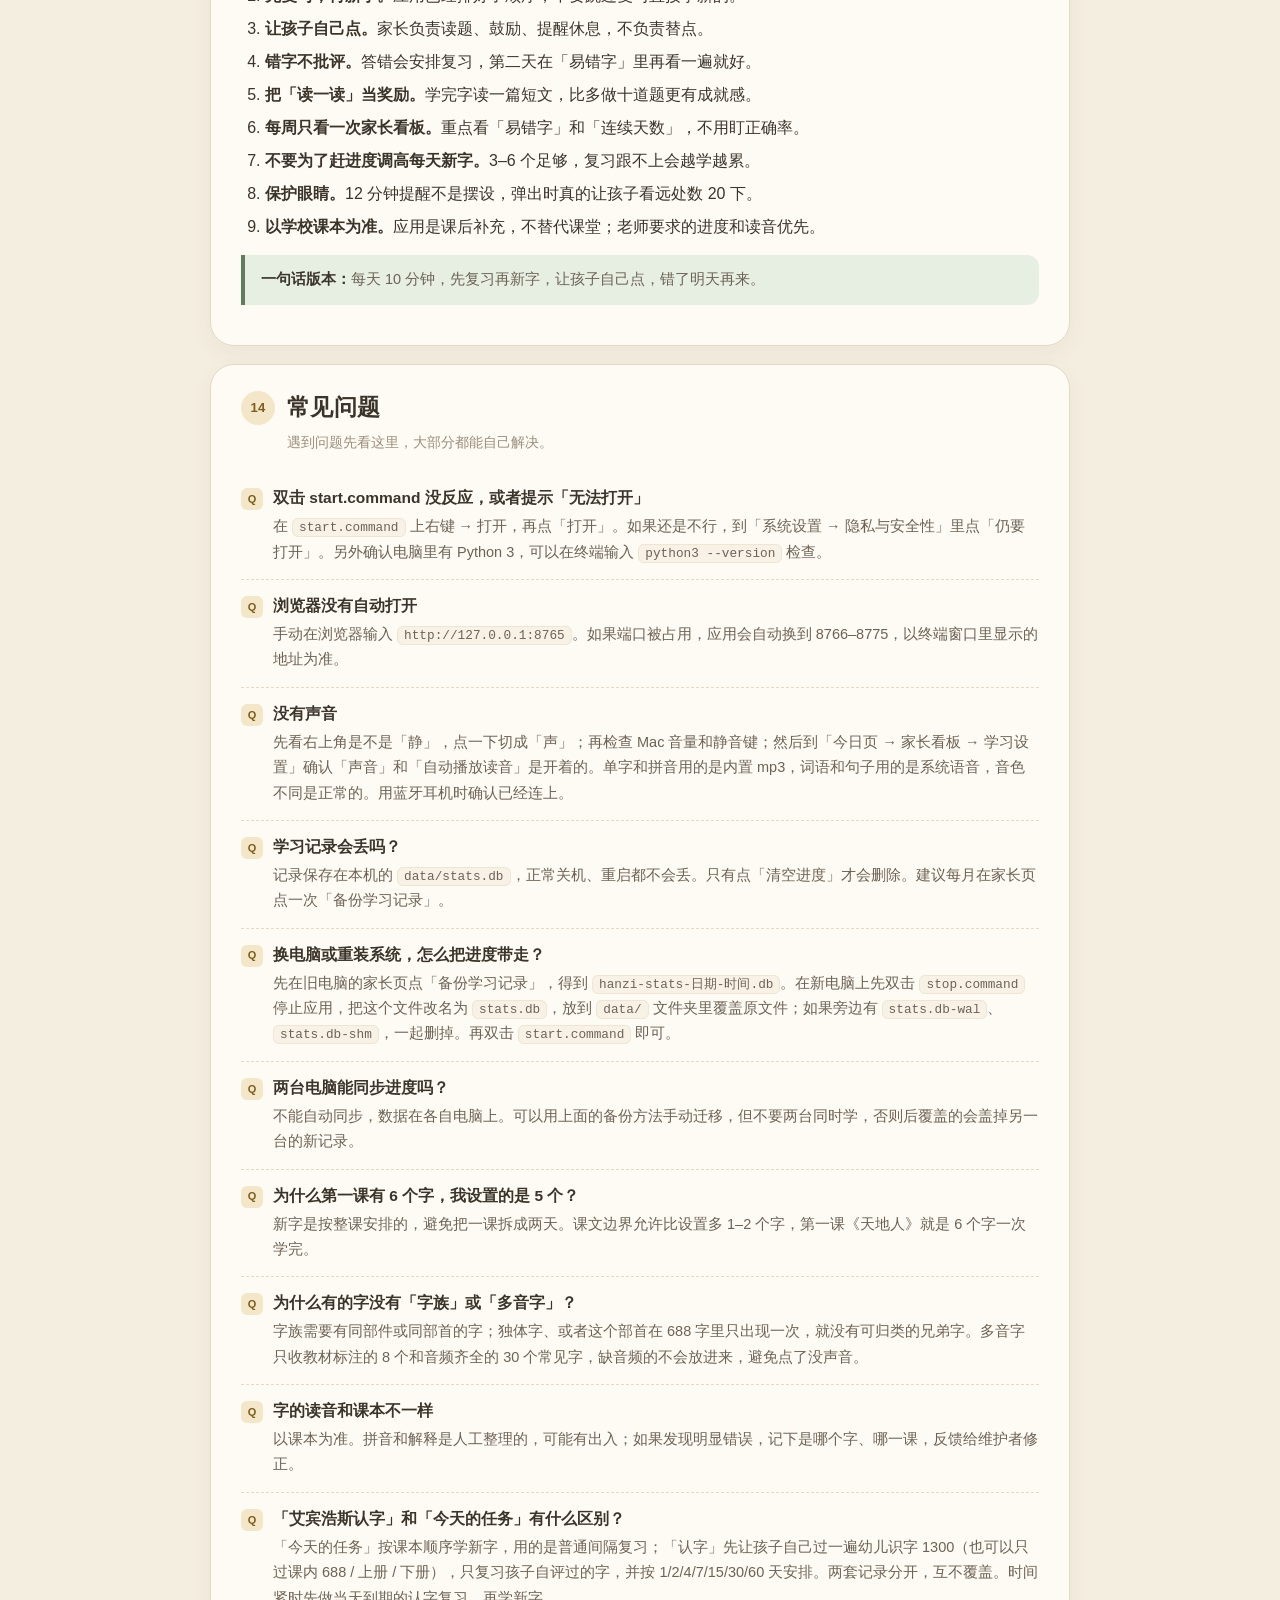
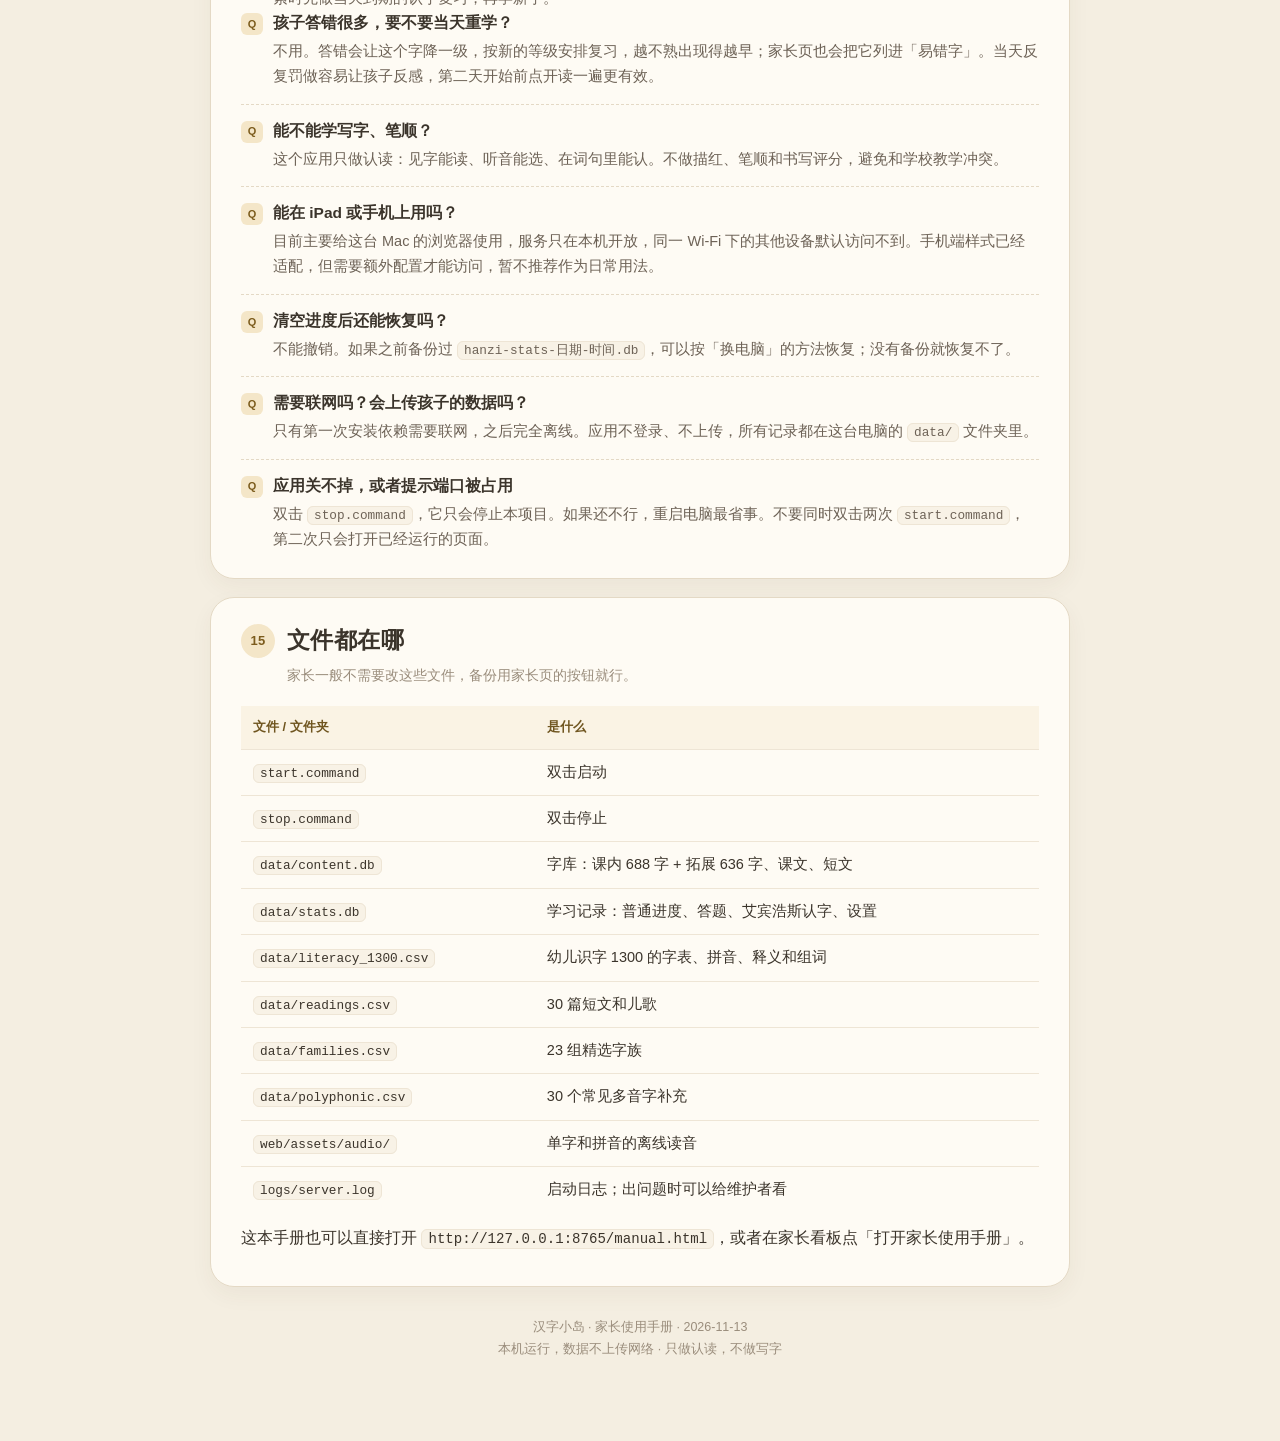
==== commit 73a0be28: "扩大过字页鼠标作答范围到页面空白处" ====
--- a/web/manual.html
+++ b/web/manual.html
@@ -811,7 +811,7 @@
         <li>点底部「认字」，再点「开始过一遍」；也可以从今日页的认字卡进入。</li>
         <li>选范围：<b>幼儿识字 1300</b>（推荐，含课内 664 + 拓展 636）、全部课内 688、一年级上册或下册。</li>
         <li>一次只出现一个大字，<b>不显示拼音、不自动读音</b>，让孩子凭第一眼判断。</li>
-        <li>认识就点绿色「认识」（键盘 ← 或 1，或鼠标 <b>左键</b>点字卡）；不认识就点红色「不认识」（键盘 → 或 2，或鼠标 <b>右键</b>点字卡 / 「不认识」按钮）。</li>
+        <li>认识就点绿色「认识」（键盘 ← 或 1，或鼠标 <b>左键</b>点字卡 / 页面空白处）；不认识就点红色「不认识」（键盘 → 或 2，或鼠标 <b>右键</b>点字卡 / 页面空白处 / 「不认识」按钮）。</li>
         <li>点错了不用退出：按 <kbd>↑</kbd> 回到上一个字回看，按 <kbd>↓</kbd> 往后，按 <kbd>End</kbd> 直接回到继续过字的位置。回看时按钮会显示原来的标记，点另一个即可改过来。</li>
         <li>回看时颜色一眼就能分辨：还没标的字是黑色，标了「认识」的字是绿色，标了「不认识」的字是红色。</li>
         <li>也可以点字卡下方的「↑ 回看上一个」；回看时会多出「往前看 / 往后看 / 回到继续过字」按钮。</li>
@@ -950,8 +950,8 @@
             <tr><td><kbd>Enter</kbd></td><td>确认选中的选项；答完后进入下一个；学字卡时开始认字；结算页再学一组。</td></tr>
             <tr><td><kbd>Esc</kbd></td><td>关闭字卡弹窗；护眼提醒时跳过；退出整体过字；从打印预览或改自评页返回认字页。</td></tr>
             <tr><td><kbd>Enter</kbd>（弹窗里）</td><td>关闭弹窗。</td></tr>
-            <tr><td><kbd>←</kbd> / <kbd>1</kbd></td><td>整体过字时点「认识」；鼠标左键点字卡或「认识」按钮也可以。</td></tr>
-            <tr><td><kbd>→</kbd> / <kbd>2</kbd></td><td>整体过字时点「不认识」；鼠标右键点字卡或「不认识」按钮也可以。</td></tr>
+            <tr><td><kbd>←</kbd> / <kbd>1</kbd></td><td>整体过字时点「认识」；鼠标左键点字卡、页面空白处或「认识」按钮也可以。</td></tr>
+            <tr><td><kbd>→</kbd> / <kbd>2</kbd></td><td>整体过字时点「不认识」；鼠标右键点字卡、页面空白处或「不认识」按钮也可以。</td></tr>
             <tr><td><kbd>↑</kbd></td><td>整体过字时回看上一个字，可以重新标记「认识 / 不认识」。</td></tr>
             <tr><td><kbd>↓</kbd></td><td>回看时往后翻一个字；翻到最新就回到继续过字。</td></tr>
             <tr><td><kbd>End</kbd></td><td>从回看状态直接回到继续过字的位置。</td></tr>
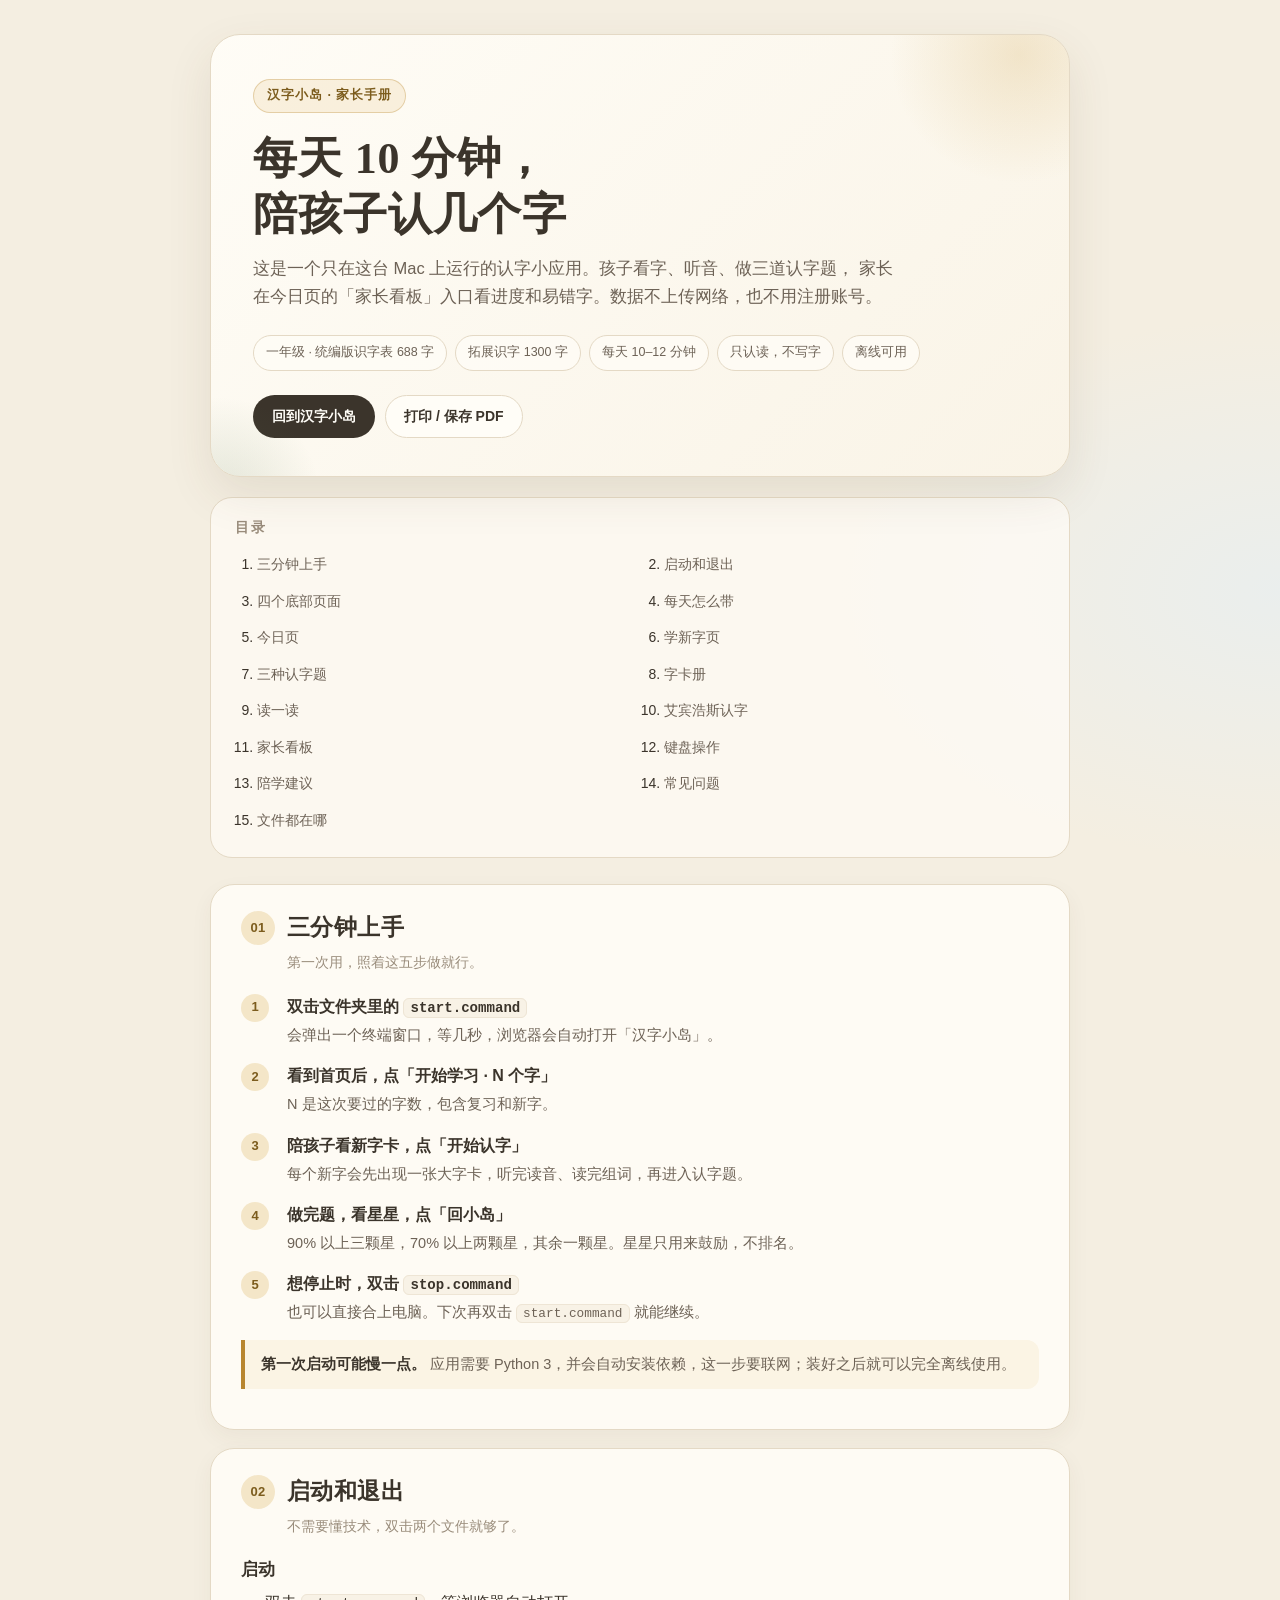
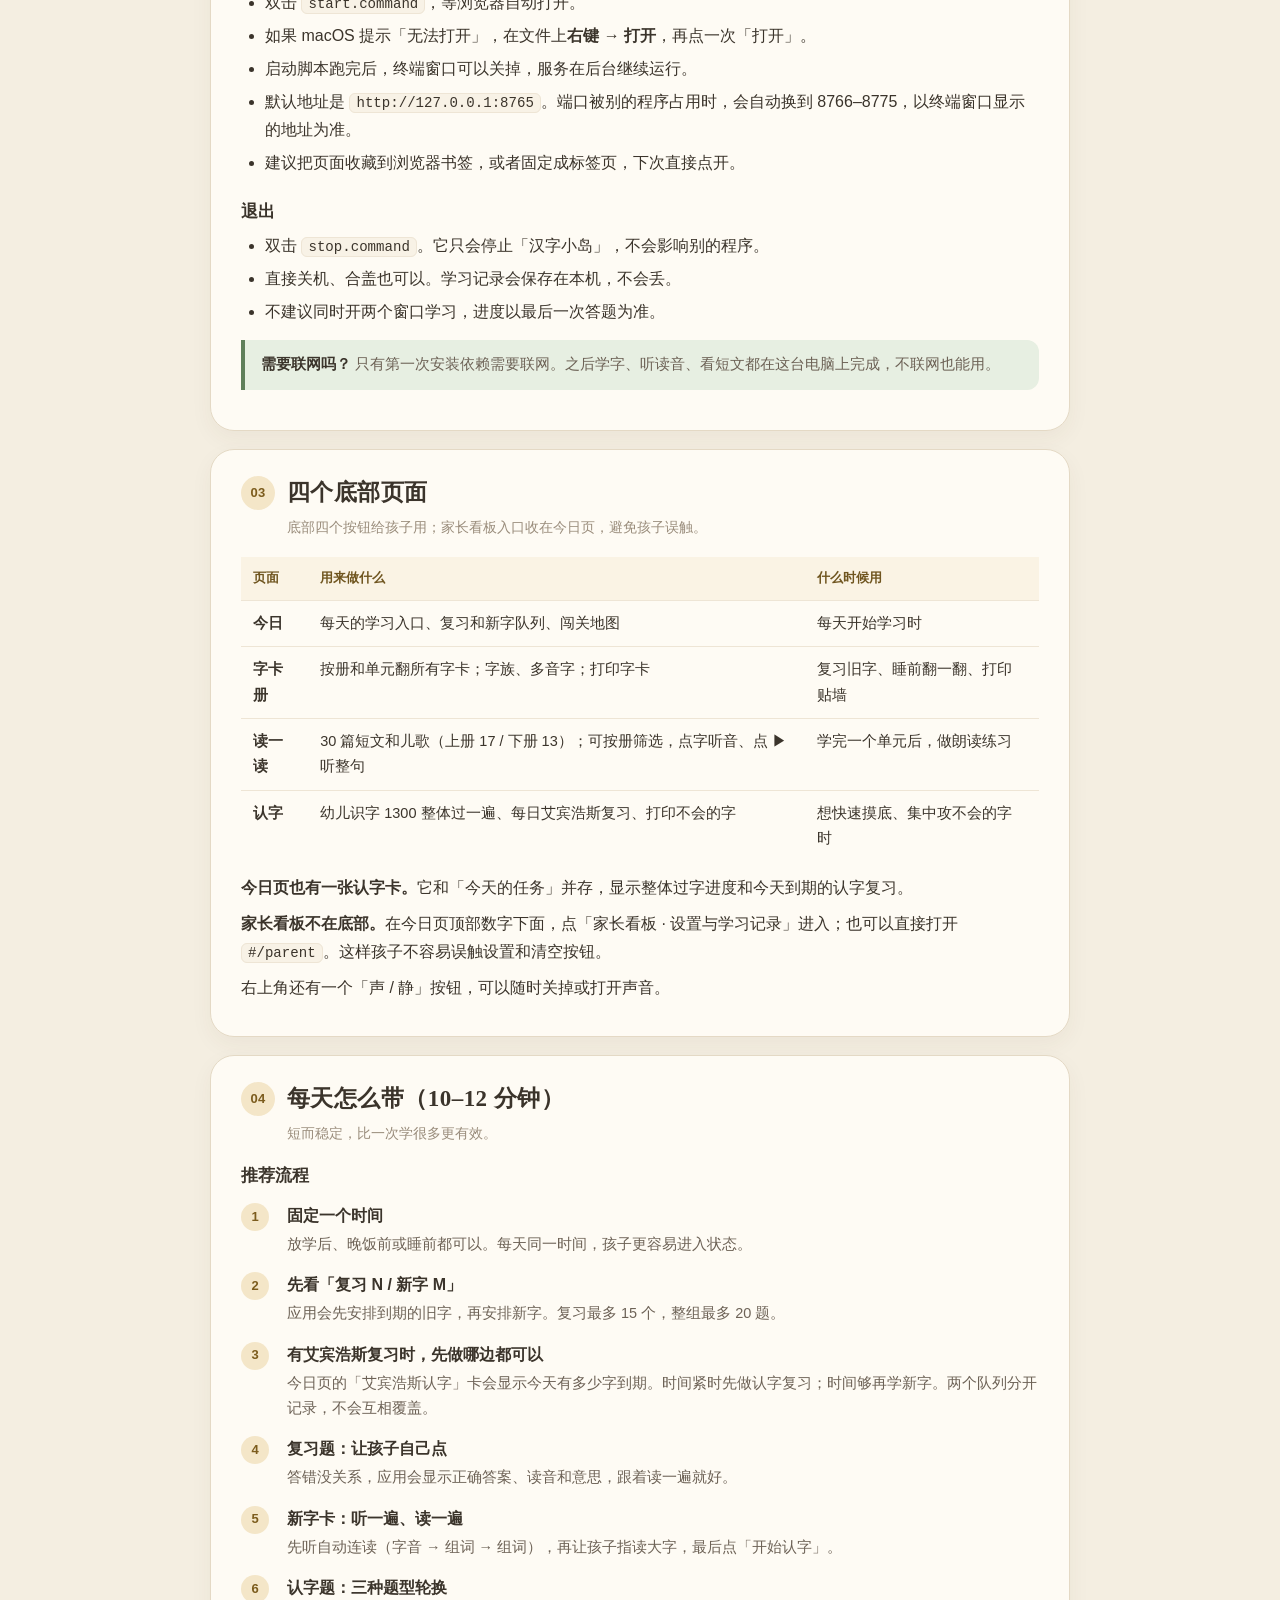
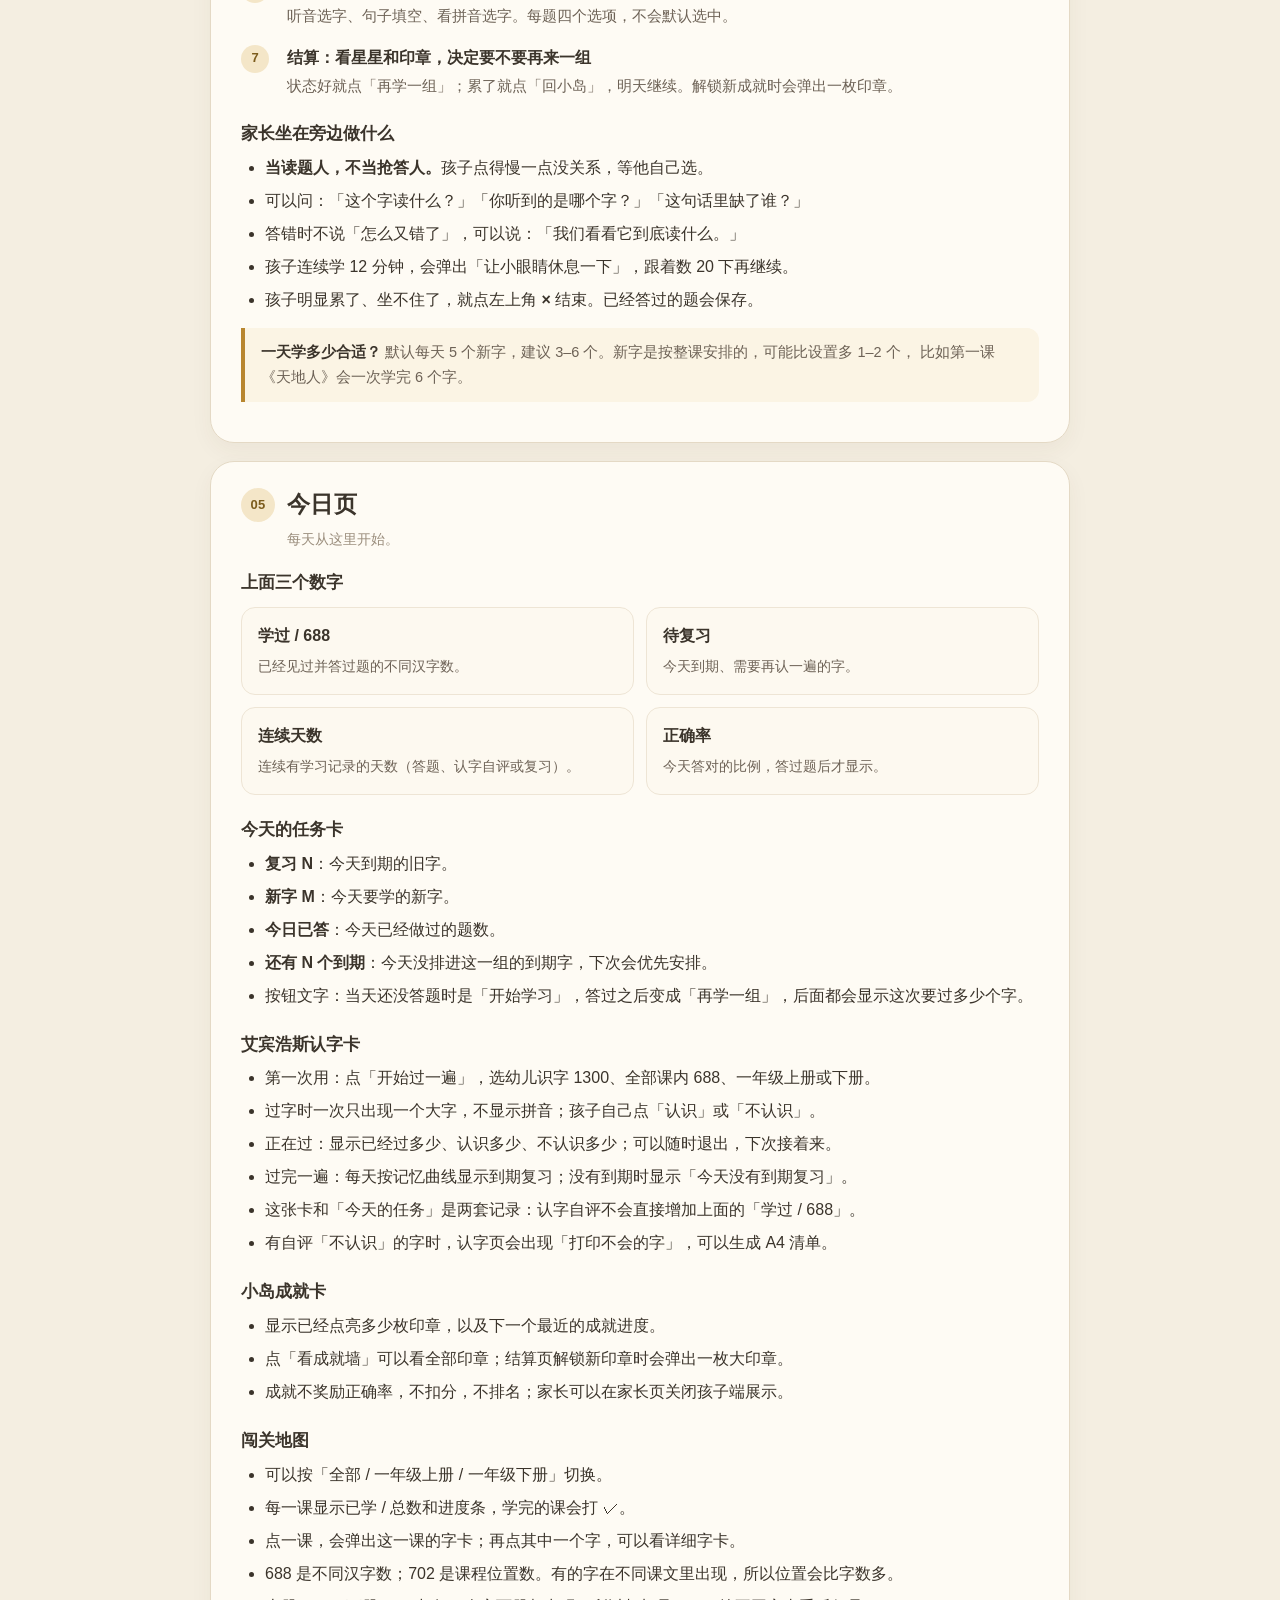
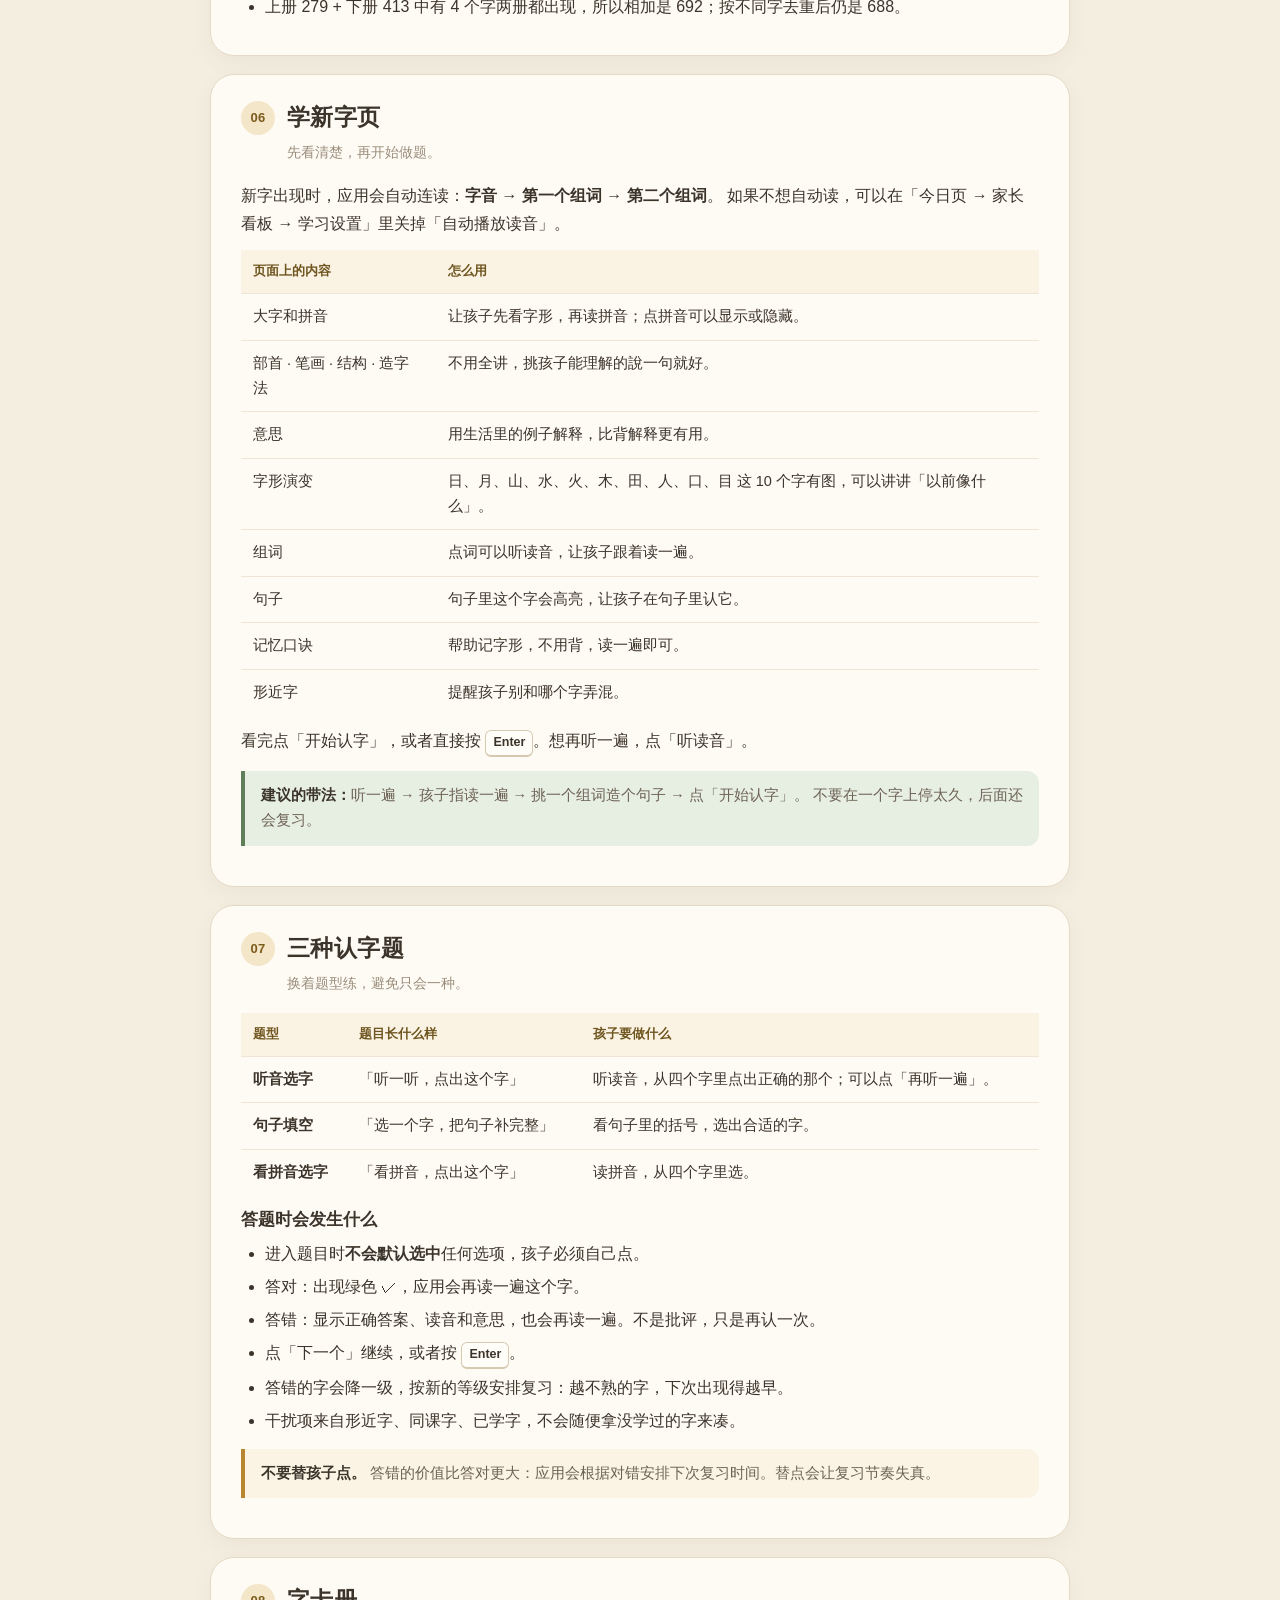
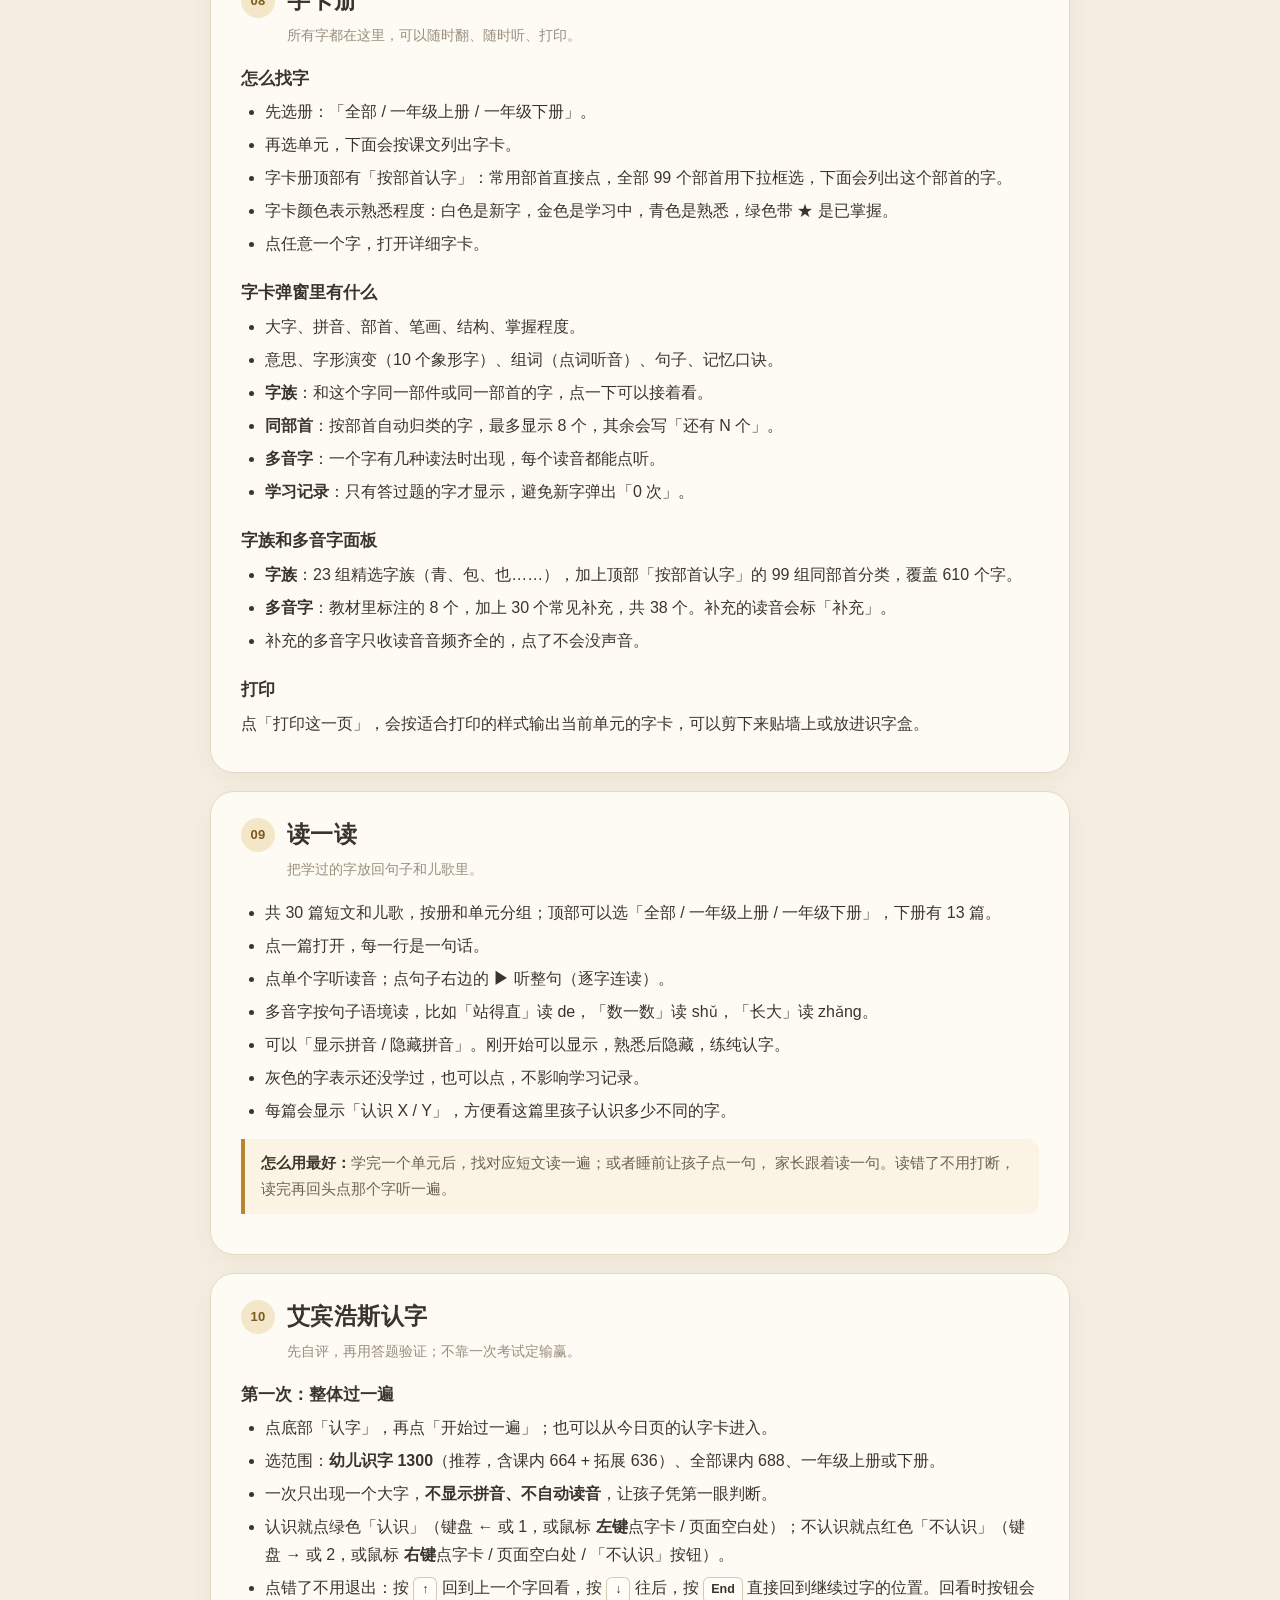
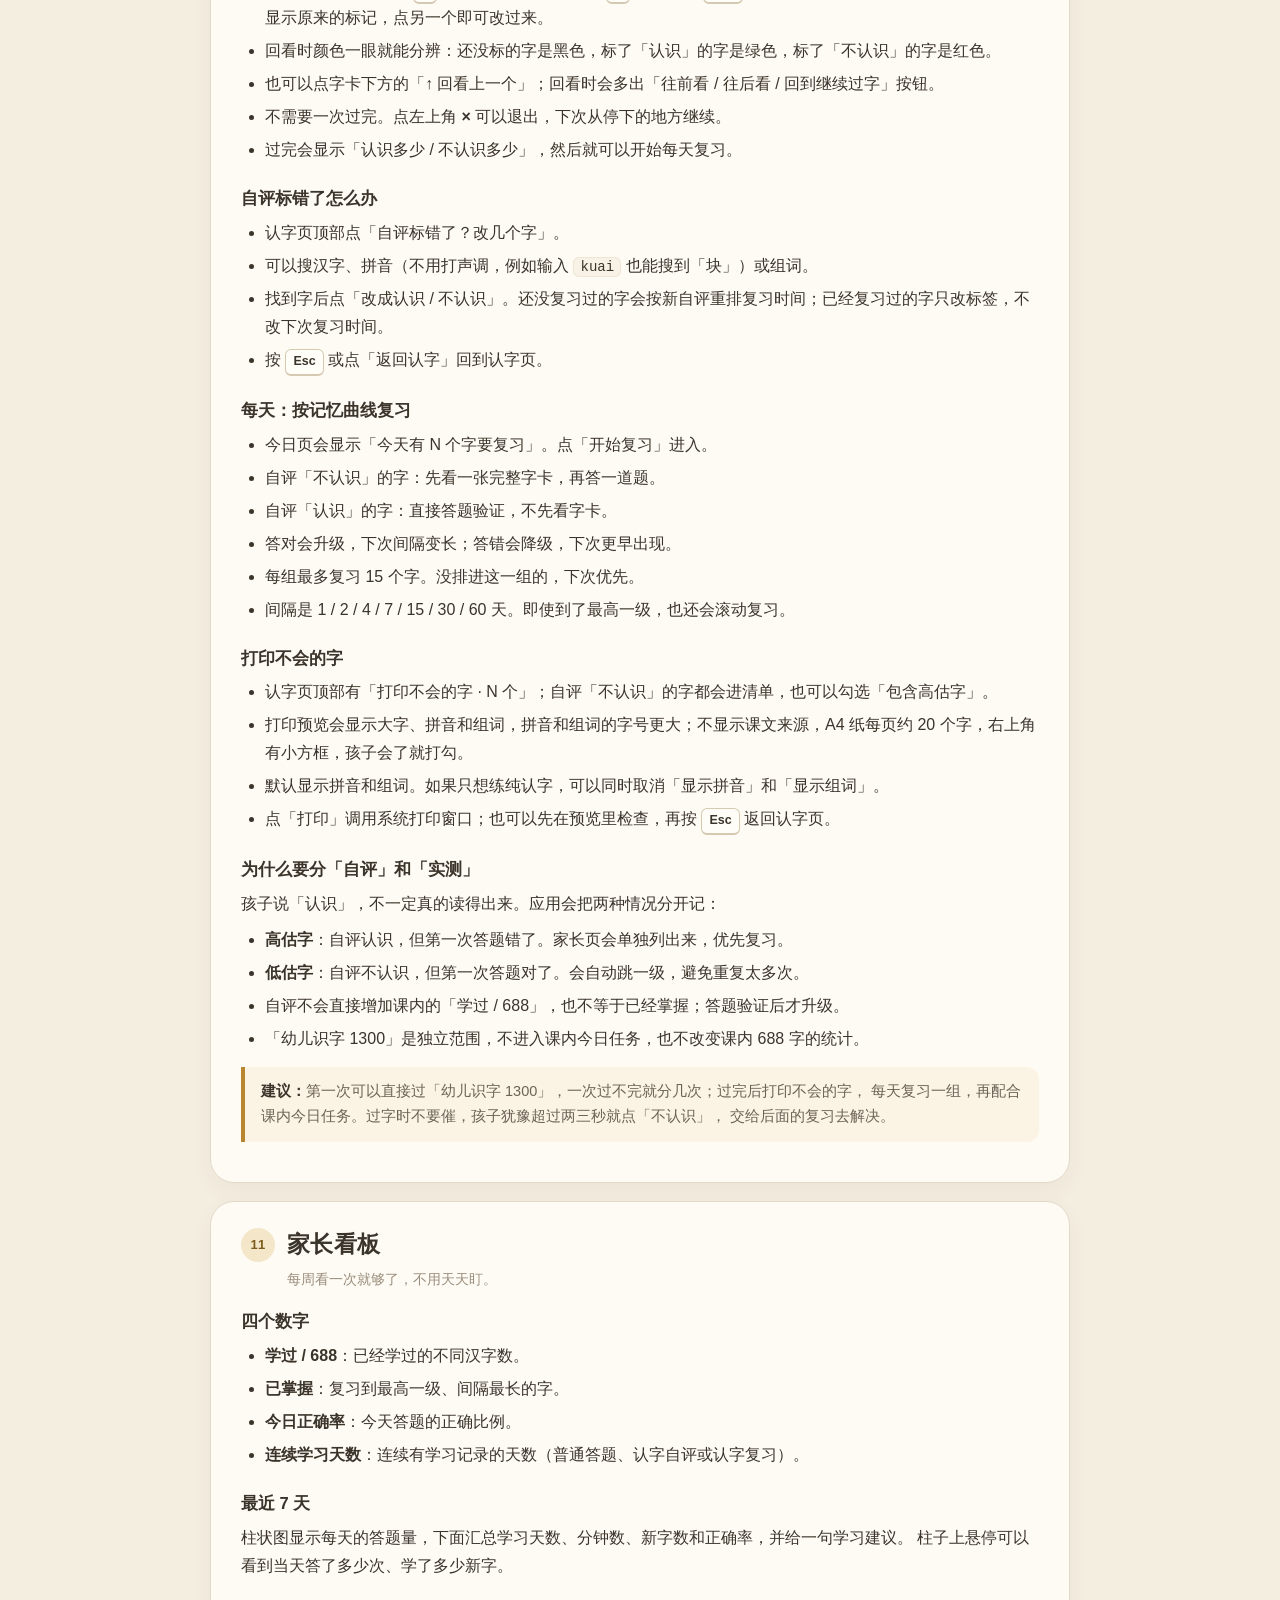
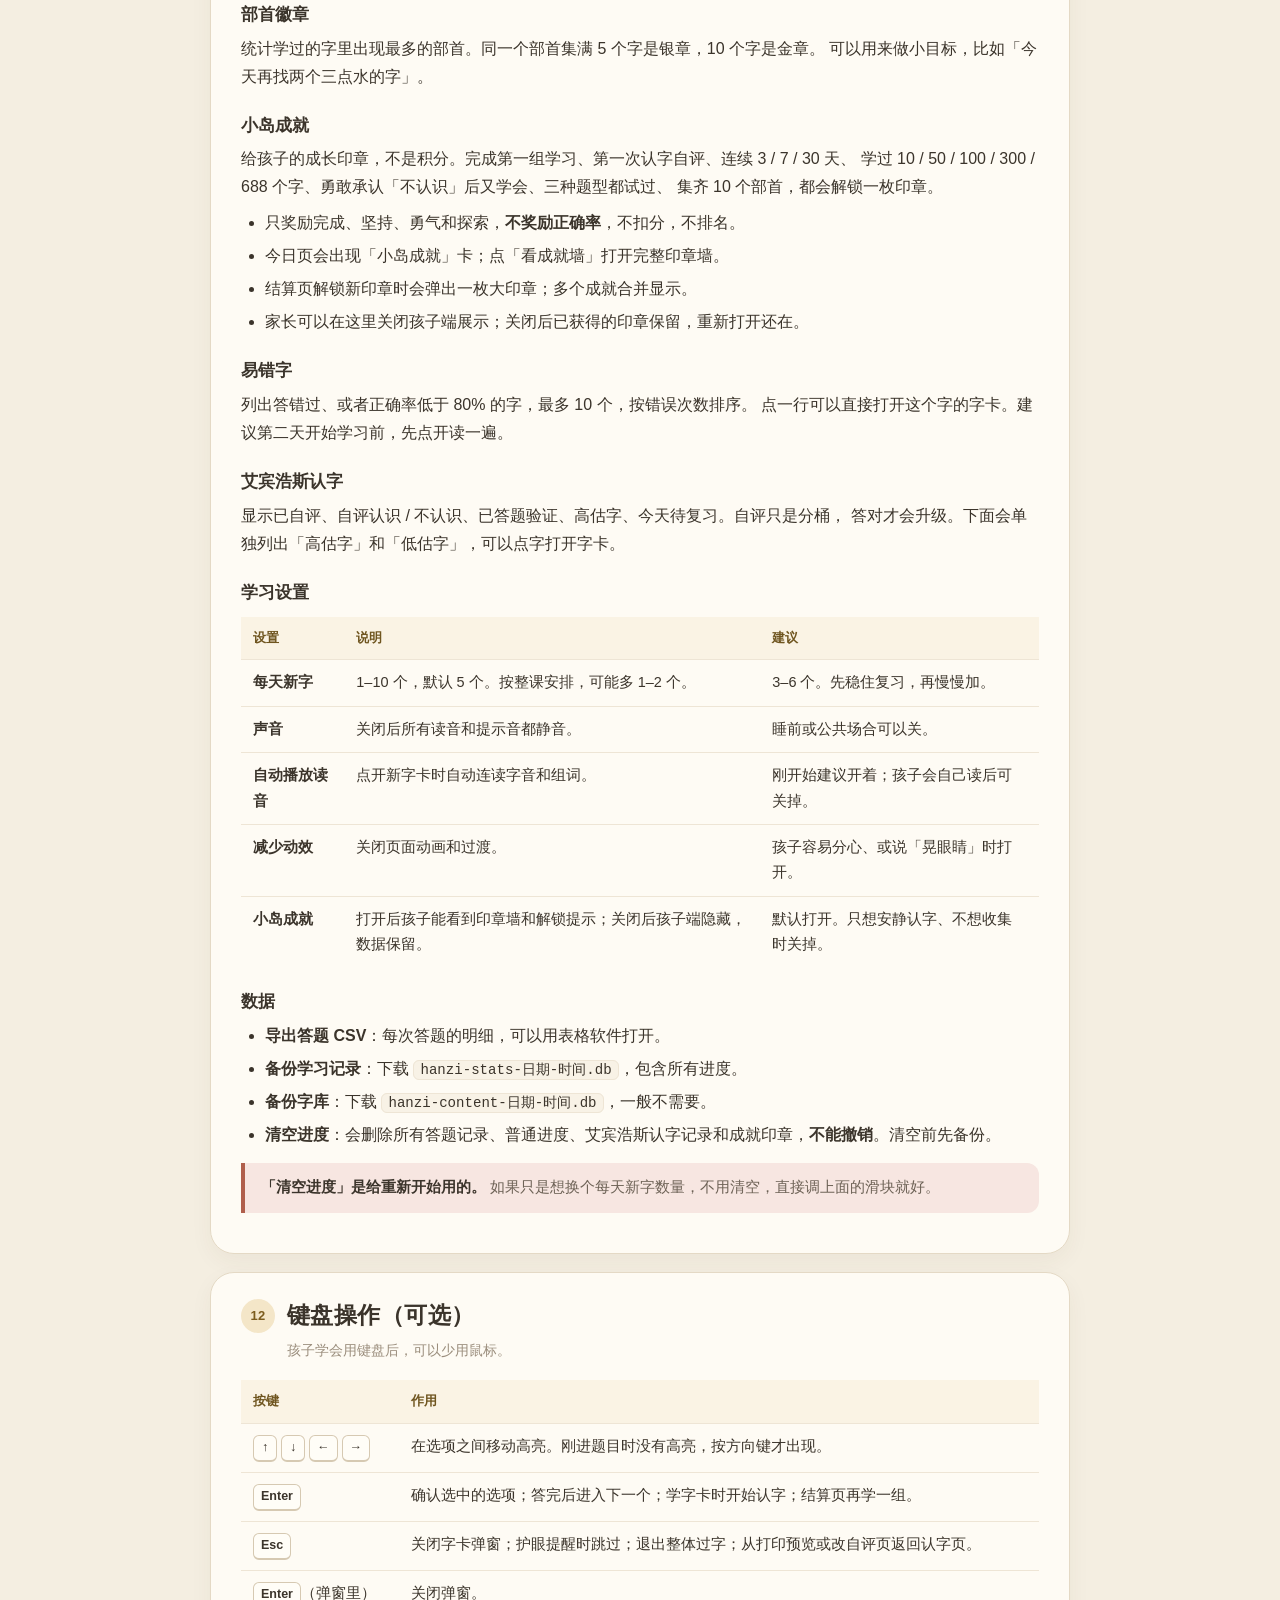
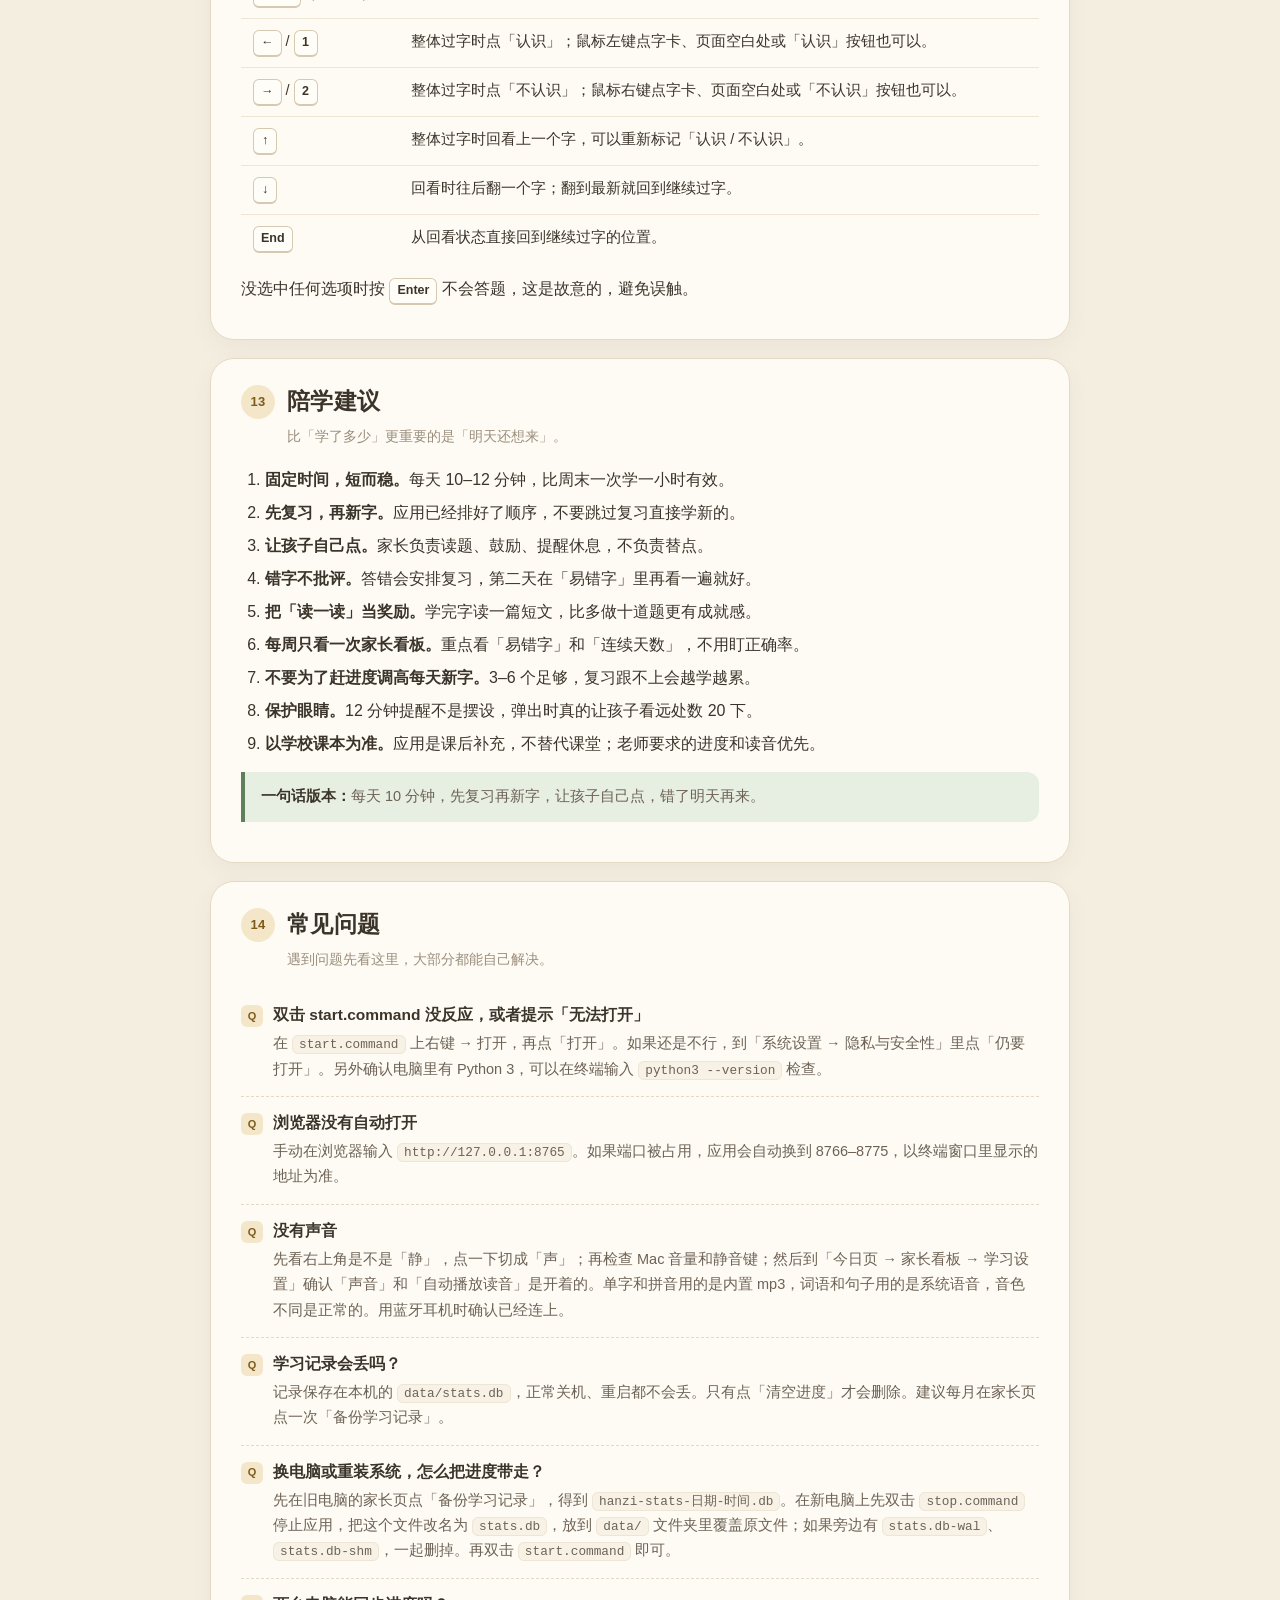
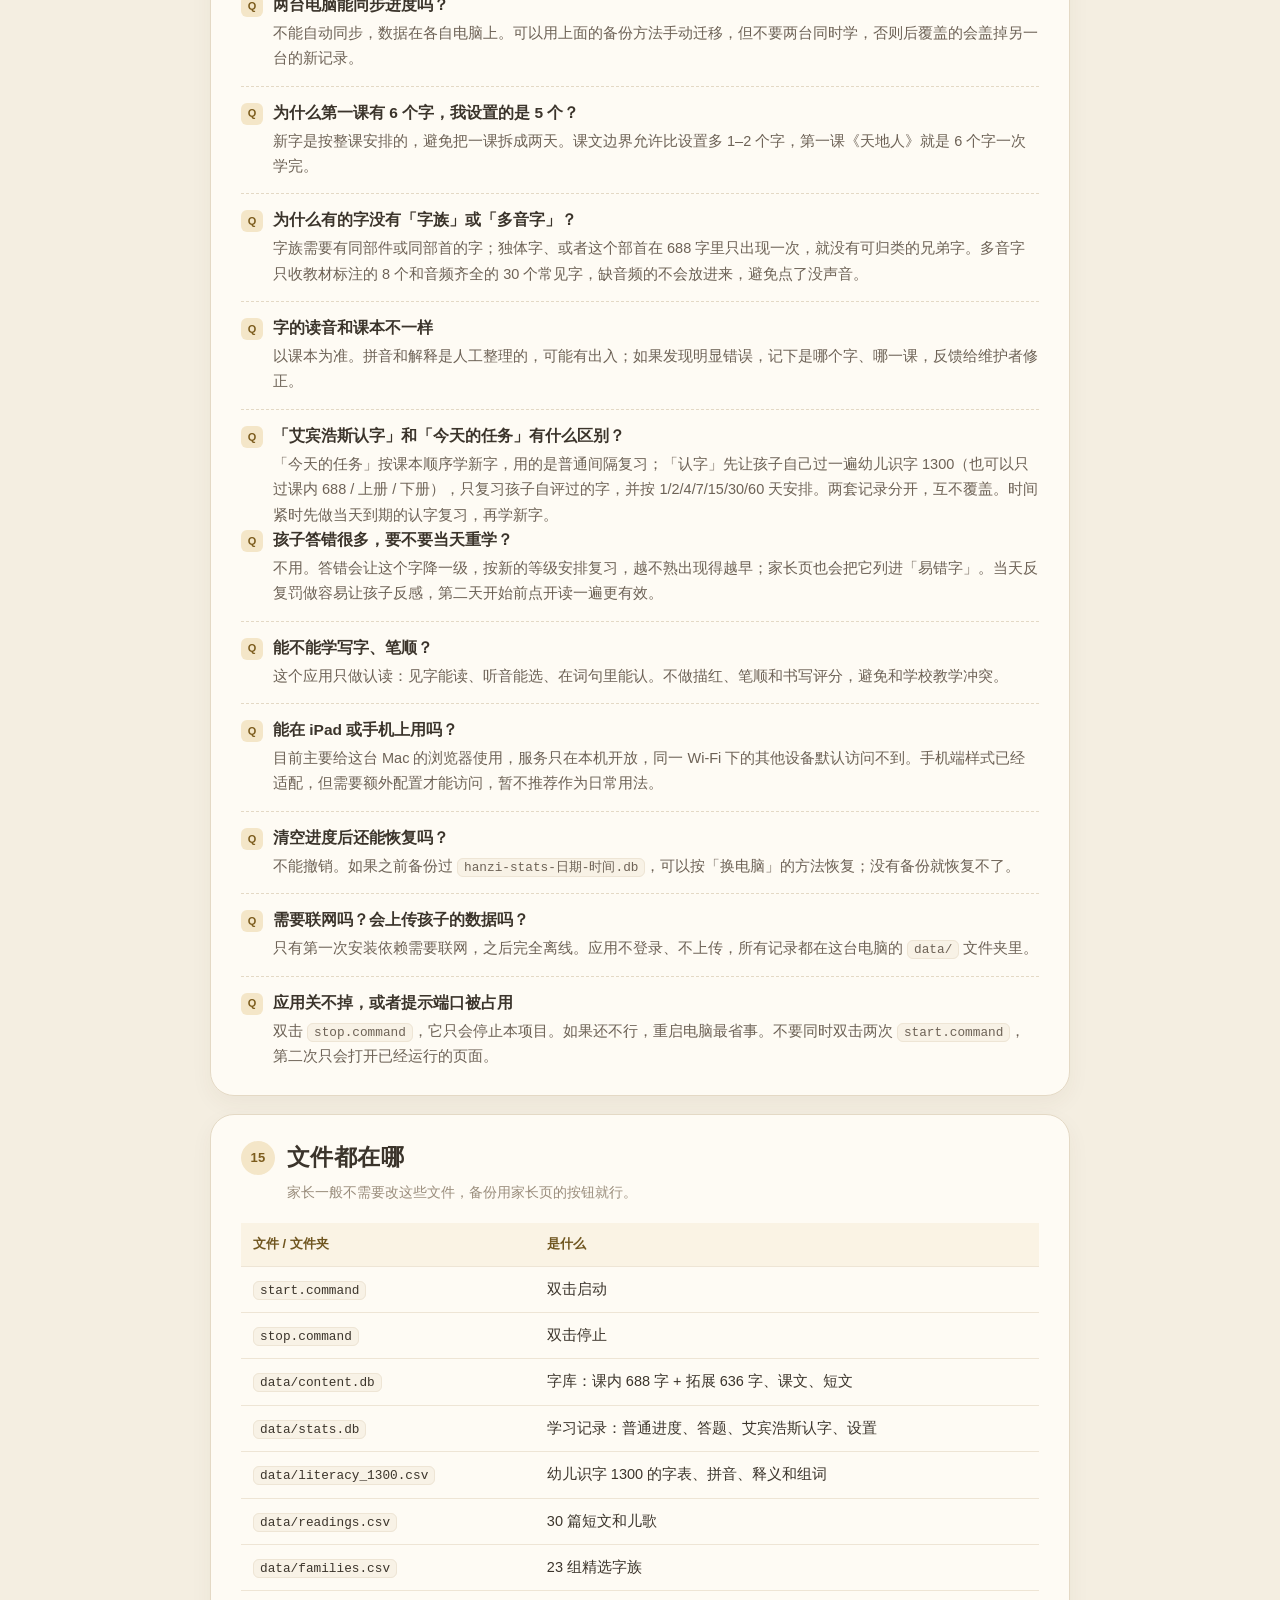
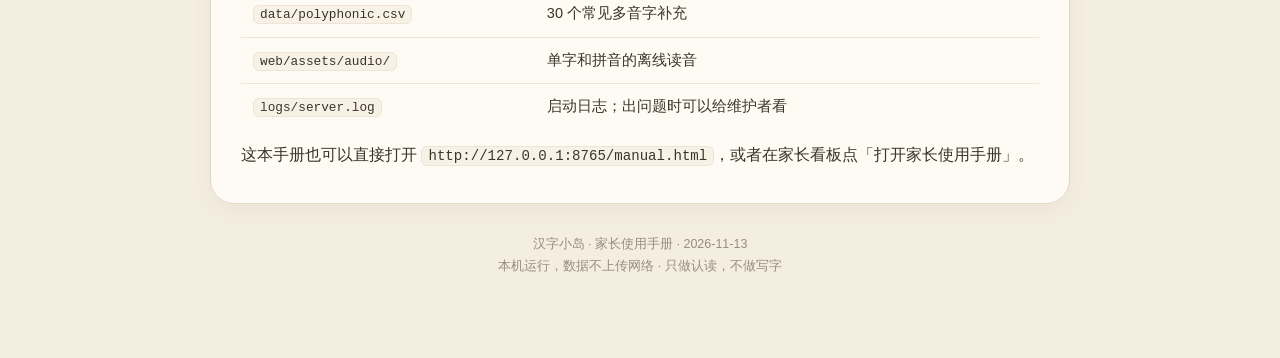
==== commit 6dca130f: "小岛成就 v1：15 枚成长印章和成就墙" ====
--- a/web/manual.html
+++ b/web/manual.html
@@ -602,8 +602,8 @@
           <p>听音选字、句子填空、看拼音选字。每题四个选项，不会默认选中。</p>
         </li>
         <li>
-          <b>结算：看星星，决定要不要再来一组</b>
-          <p>状态好就点「再学一组」；累了就点「回小岛」，明天继续。</p>
+          <b>结算：看星星和印章，决定要不要再来一组</b>
+          <p>状态好就点「再学一组」；累了就点「回小岛」，明天继续。解锁新成就时会弹出一枚印章。</p>
         </li>
       </ol>
 
@@ -632,7 +632,7 @@
       <div class="grid2">
         <div class="mini-card"><b>学过 / 688</b><span>已经见过并答过题的不同汉字数。</span></div>
         <div class="mini-card"><b>待复习</b><span>今天到期、需要再认一遍的字。</span></div>
-        <div class="mini-card"><b>连续天数</b><span>连续有答题记录的天数。</span></div>
+        <div class="mini-card"><b>连续天数</b><span>连续有学习记录的天数（答题、认字自评或复习）。</span></div>
         <div class="mini-card"><b>正确率</b><span>今天答对的比例，答过题后才显示。</span></div>
       </div>
 
@@ -653,6 +653,13 @@
         <li>过完一遍：每天按记忆曲线显示到期复习；没有到期时显示「今天没有到期复习」。</li>
         <li>这张卡和「今天的任务」是两套记录：认字自评不会直接增加上面的「学过 / 688」。</li>
         <li>有自评「不认识」的字时，认字页会出现「打印不会的字」，可以生成 A4 清单。</li>
+      </ul>
+
+      <h3>小岛成就卡</h3>
+      <ul>
+        <li>显示已经点亮多少枚印章，以及下一个最近的成就进度。</li>
+        <li>点「看成就墙」可以看全部印章；结算页解锁新印章时会弹出一枚大印章。</li>
+        <li>成就不奖励正确率，不扣分，不排名；家长可以在家长页关闭孩子端展示。</li>
       </ul>
 
       <h3>闯关地图</h3>
@@ -871,7 +878,7 @@
         <li><b>学过 / 688</b>：已经学过的不同汉字数。</li>
         <li><b>已掌握</b>：复习到最高一级、间隔最长的字。</li>
         <li><b>今日正确率</b>：今天答题的正确比例。</li>
-        <li><b>连续学习天数</b>：连续有答题的天数。</li>
+        <li><b>连续学习天数</b>：连续有学习记录的天数（普通答题、认字自评或认字复习）。</li>
       </ul>
 
       <h3>最近 7 天</h3>
@@ -881,6 +888,17 @@
       <h3>部首徽章</h3>
       <p>统计学过的字里出现最多的部首。同一个部首集满 5 个字是银章，10 个字是金章。
       可以用来做小目标，比如「今天再找两个三点水的字」。</p>
+
+      <h3>小岛成就</h3>
+      <p>给孩子的成长印章，不是积分。完成第一组学习、第一次认字自评、连续 3 / 7 / 30 天、
+      学过 10 / 50 / 100 / 300 / 688 个字、勇敢承认「不认识」后又学会、三种题型都试过、
+      集齐 10 个部首，都会解锁一枚印章。</p>
+      <ul>
+        <li>只奖励完成、坚持、勇气和探索，<b>不奖励正确率</b>，不扣分，不排名。</li>
+        <li>今日页会出现「小岛成就」卡；点「看成就墙」打开完整印章墙。</li>
+        <li>结算页解锁新印章时会弹出一枚大印章；多个成就合并显示。</li>
+        <li>家长可以在这里关闭孩子端展示；关闭后已获得的印章保留，重新打开还在。</li>
+      </ul>
 
       <h3>易错字</h3>
       <p>列出答错过、或者正确率低于 80% 的字，最多 10 个，按错误次数排序。
@@ -917,6 +935,11 @@
               <td>关闭页面动画和过渡。</td>
               <td>孩子容易分心、或说「晃眼睛」时打开。</td>
             </tr>
+            <tr>
+              <td><b>小岛成就</b></td>
+              <td>打开后孩子能看到印章墙和解锁提示；关闭后孩子端隐藏，数据保留。</td>
+              <td>默认打开。只想安静认字、不想收集时关掉。</td>
+            </tr>
           </tbody>
         </table>
       </div>
@@ -926,7 +949,7 @@
         <li><b>导出答题 CSV</b>：每次答题的明细，可以用表格软件打开。</li>
         <li><b>备份学习记录</b>：下载 <code>hanzi-stats-日期-时间.db</code>，包含所有进度。</li>
         <li><b>备份字库</b>：下载 <code>hanzi-content-日期-时间.db</code>，一般不需要。</li>
-        <li><b>清空进度</b>：会删除所有答题记录、普通进度和艾宾浩斯认字记录，<b>不能撤销</b>。清空前先备份。</li>
+        <li><b>清空进度</b>：会删除所有答题记录、普通进度、艾宾浩斯认字记录和成就印章，<b>不能撤销</b>。清空前先备份。</li>
       </ul>
 
       <div class="warn">
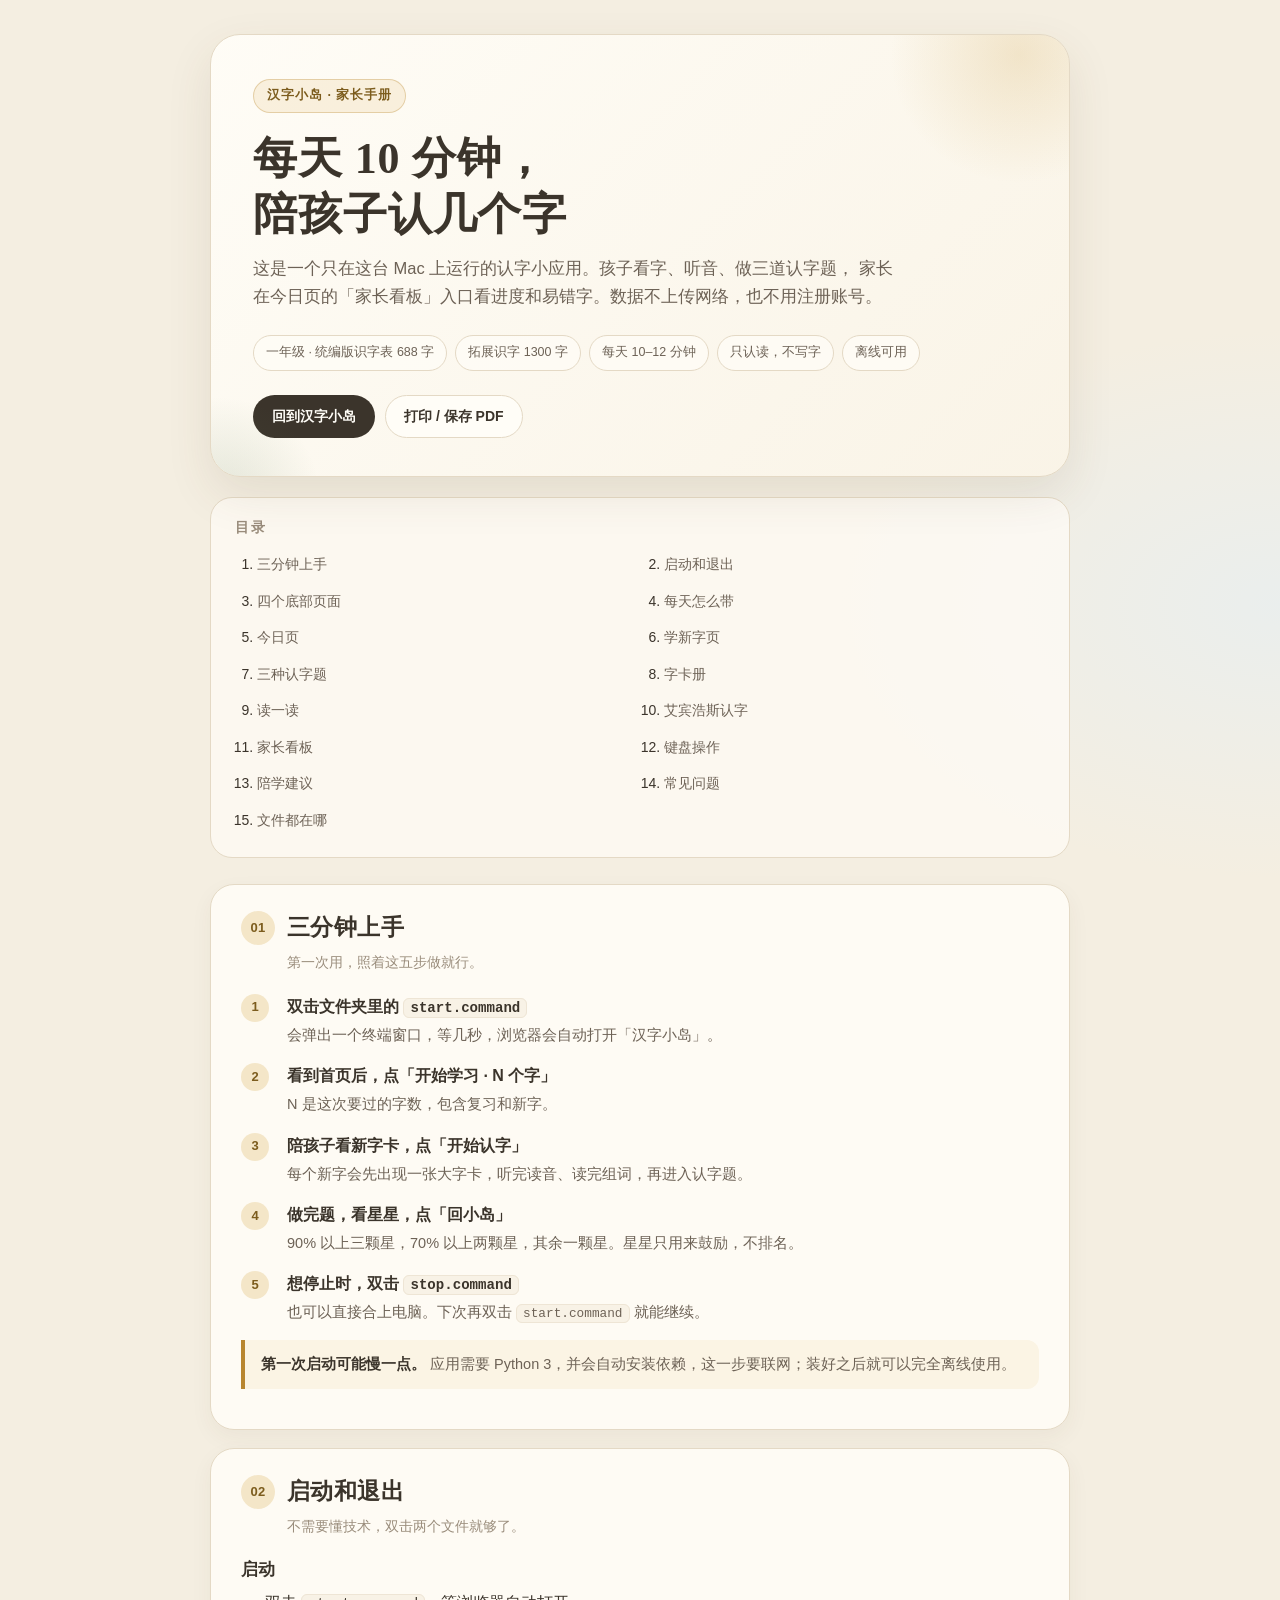
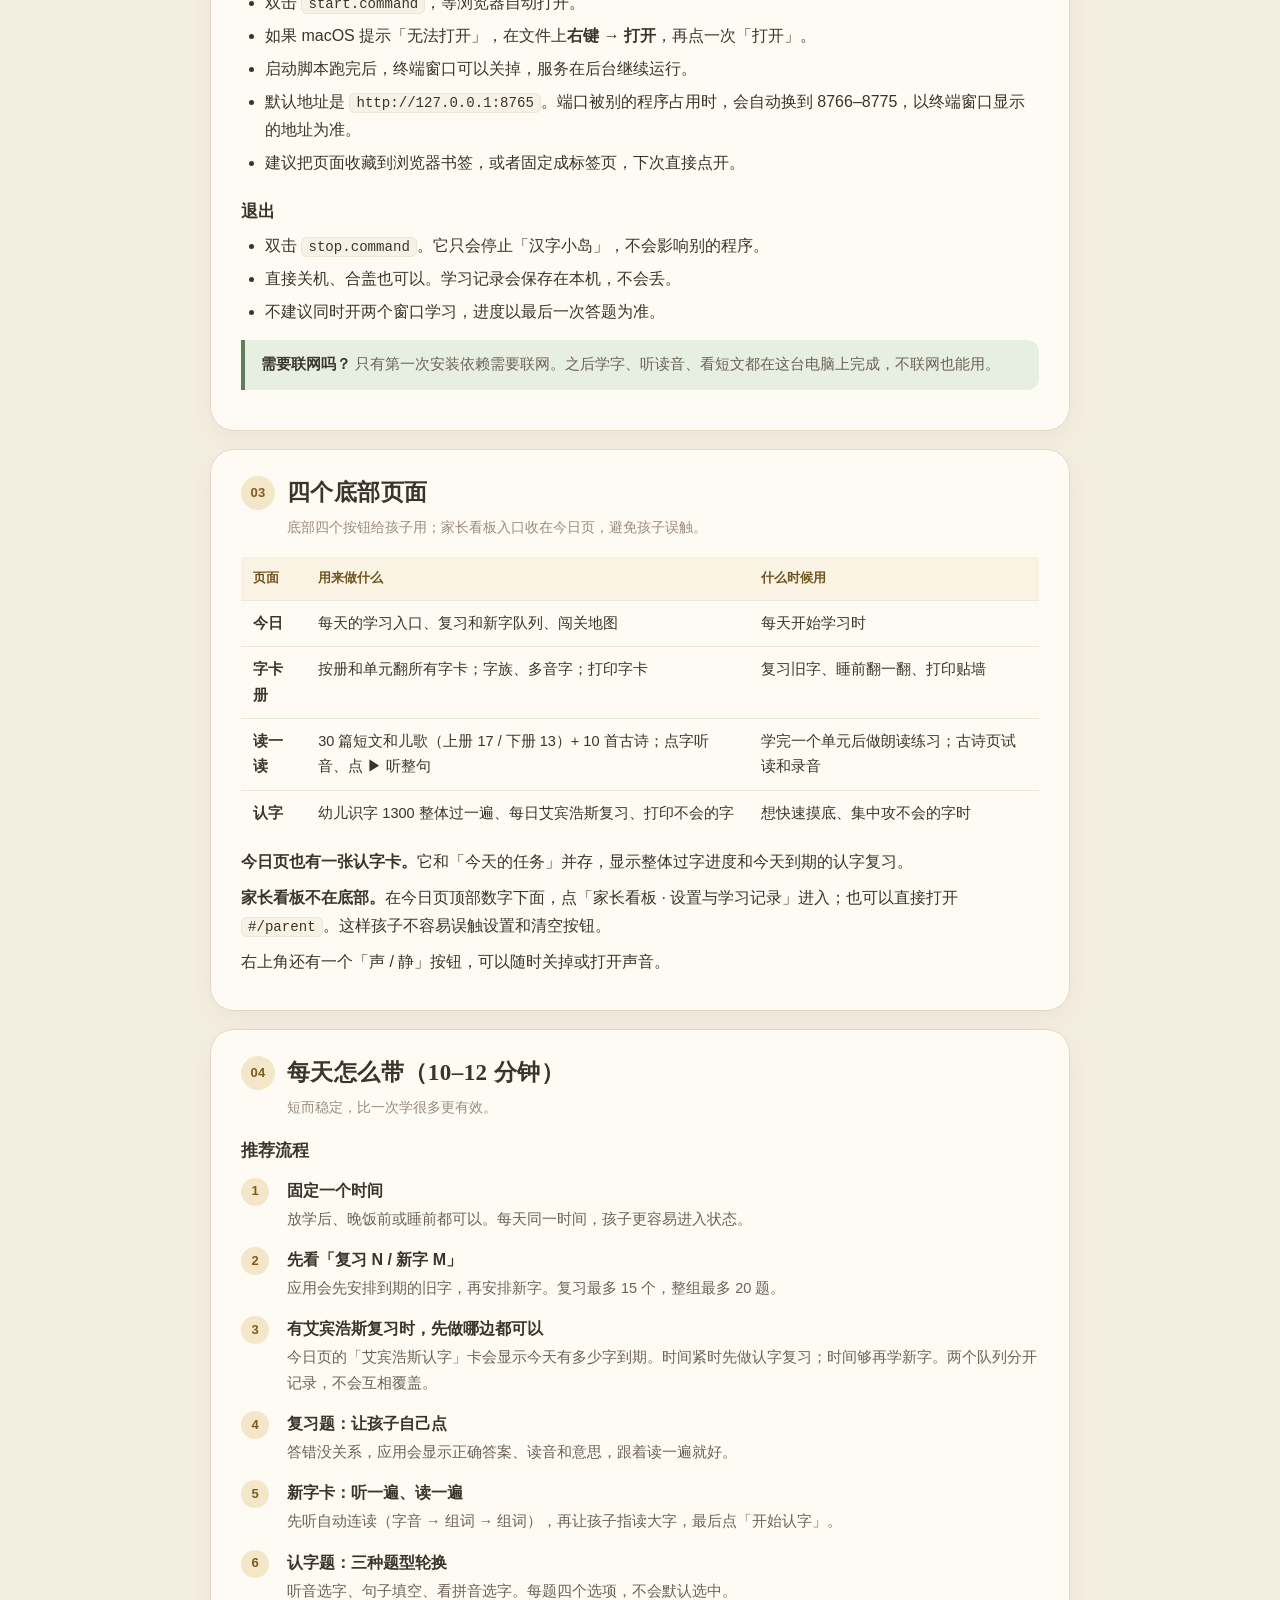
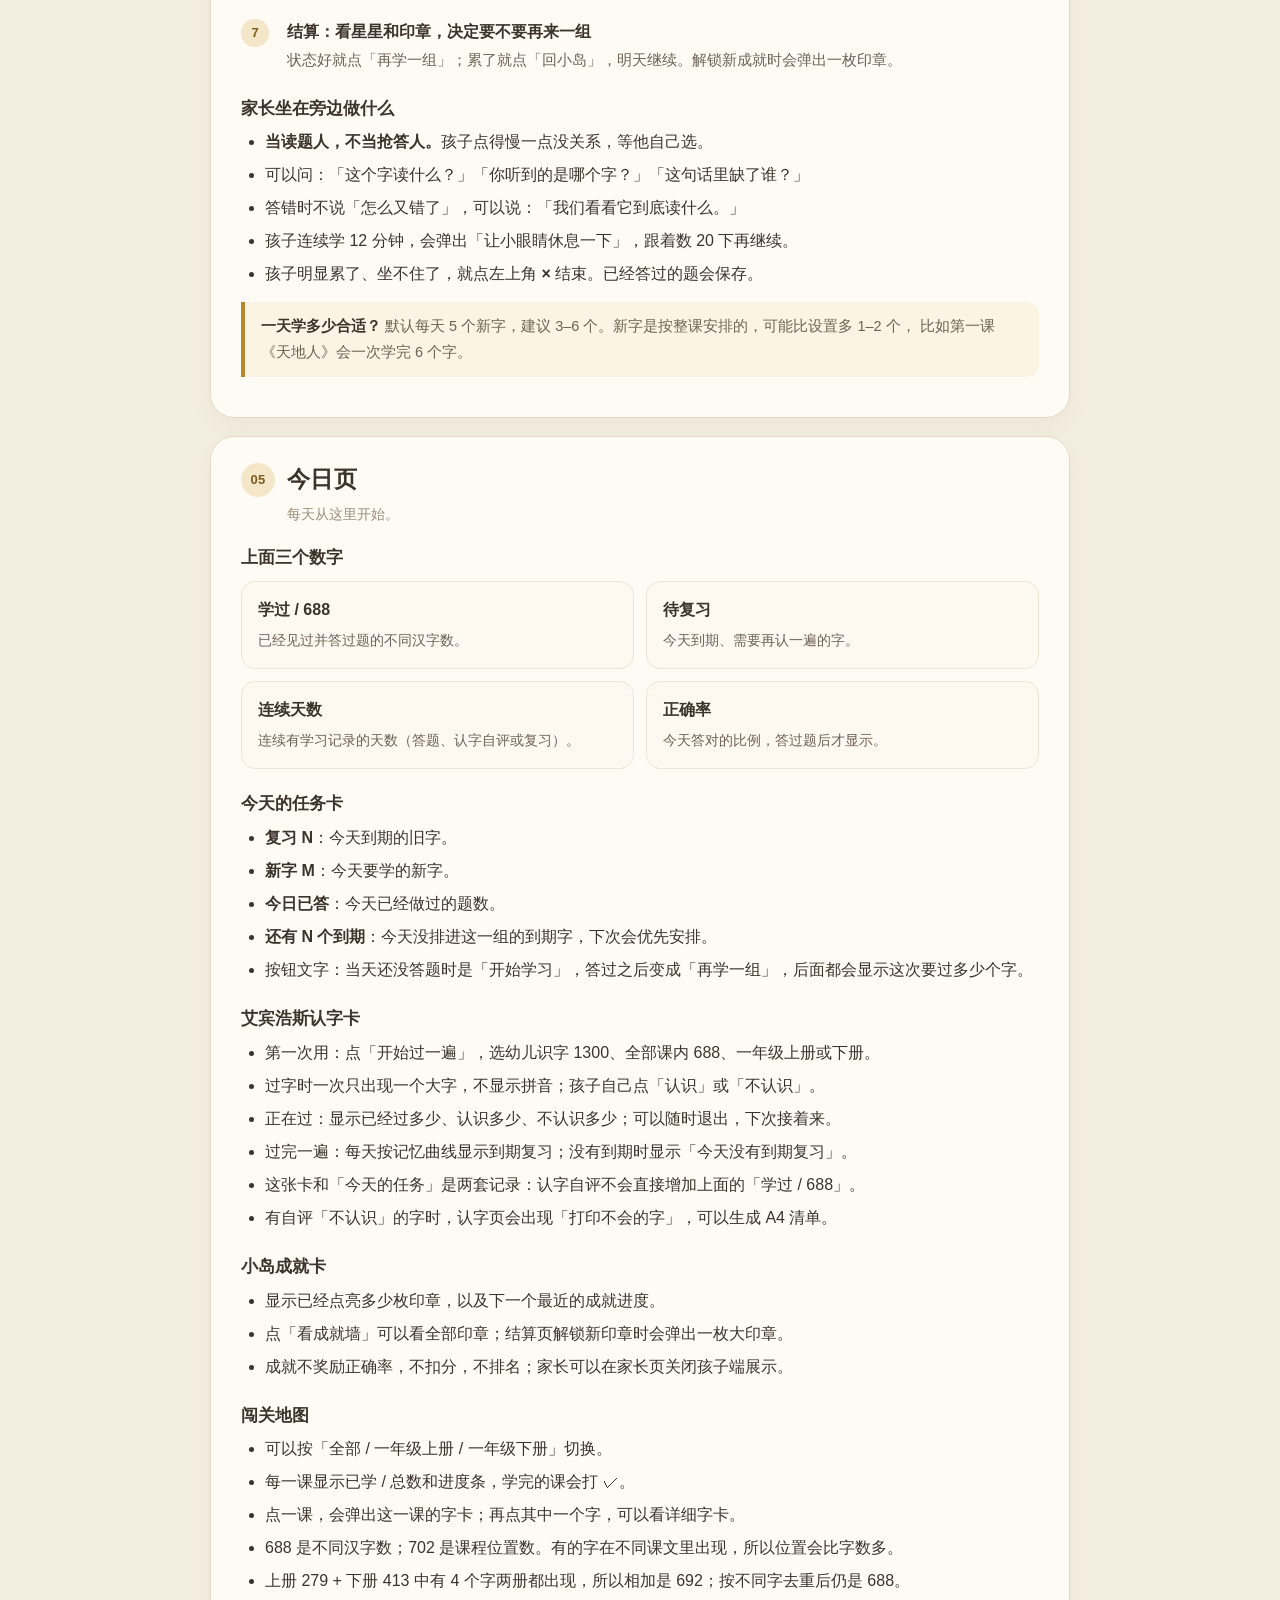
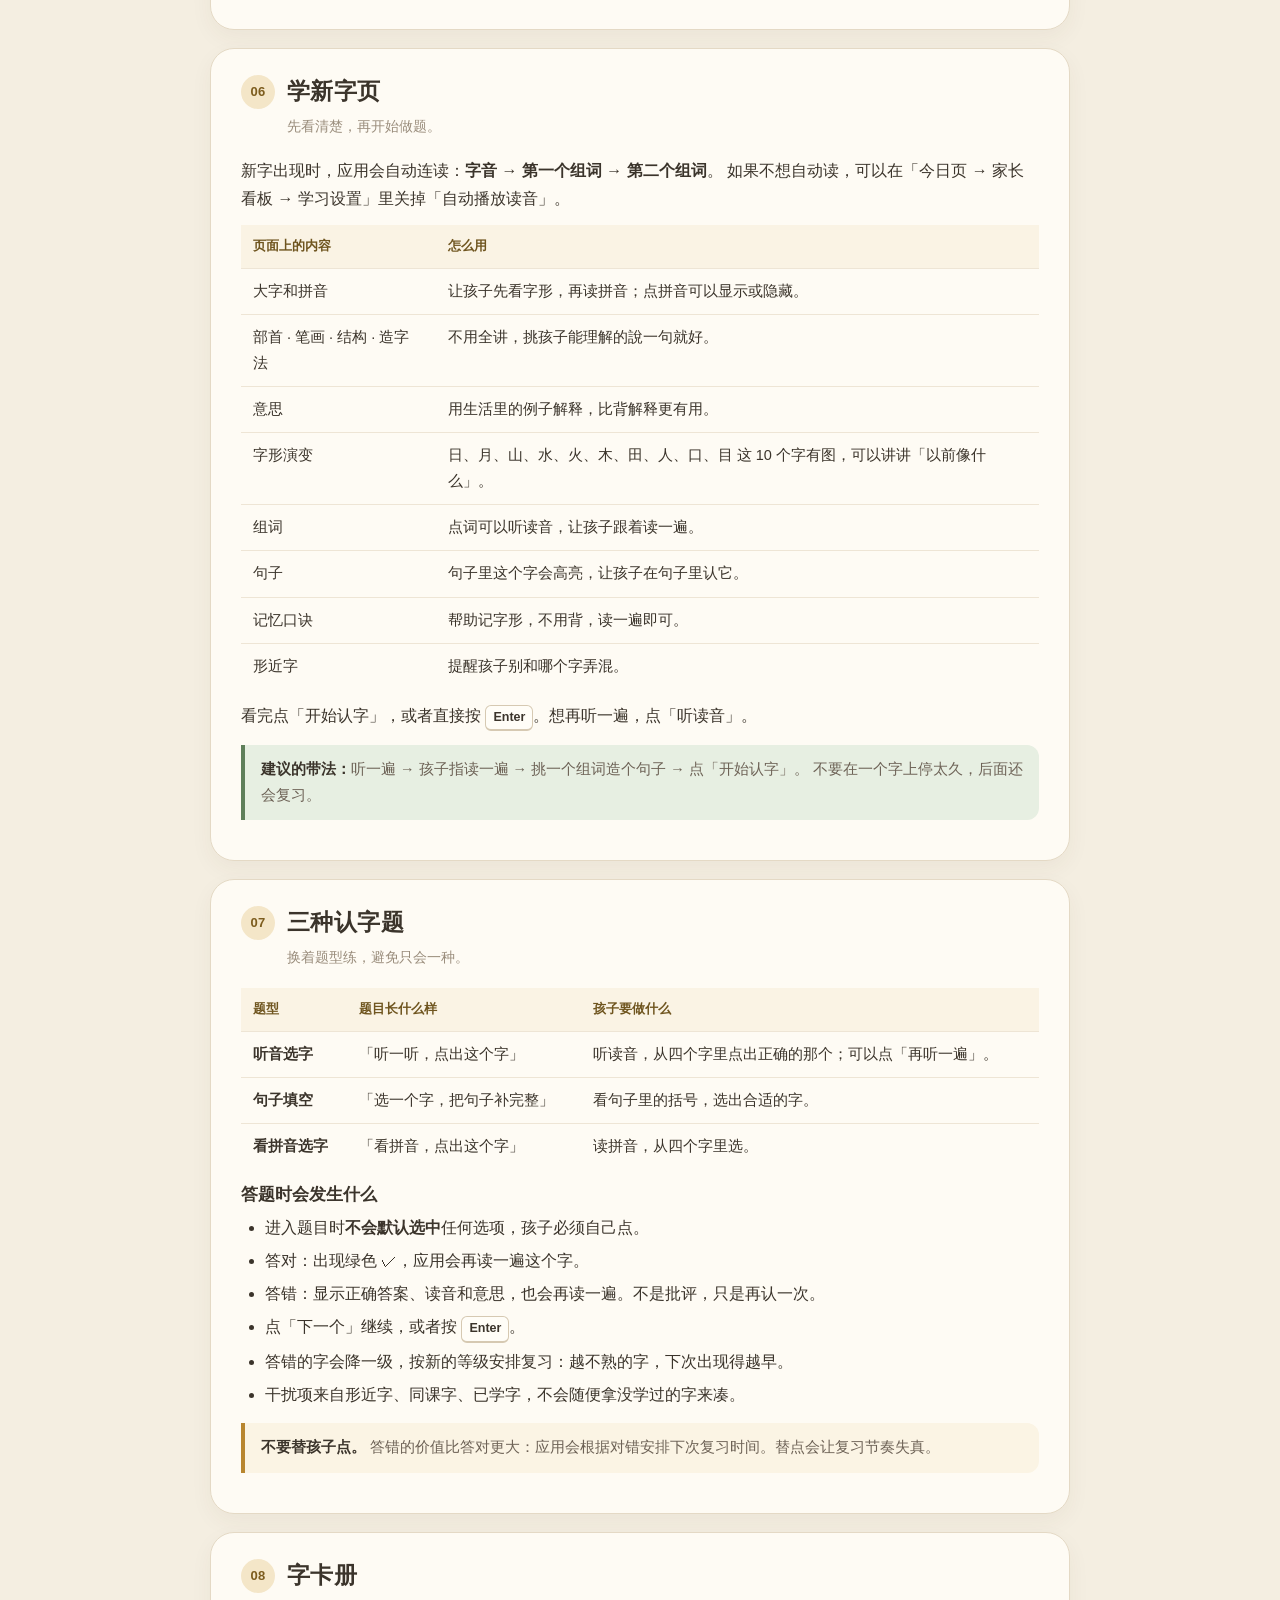
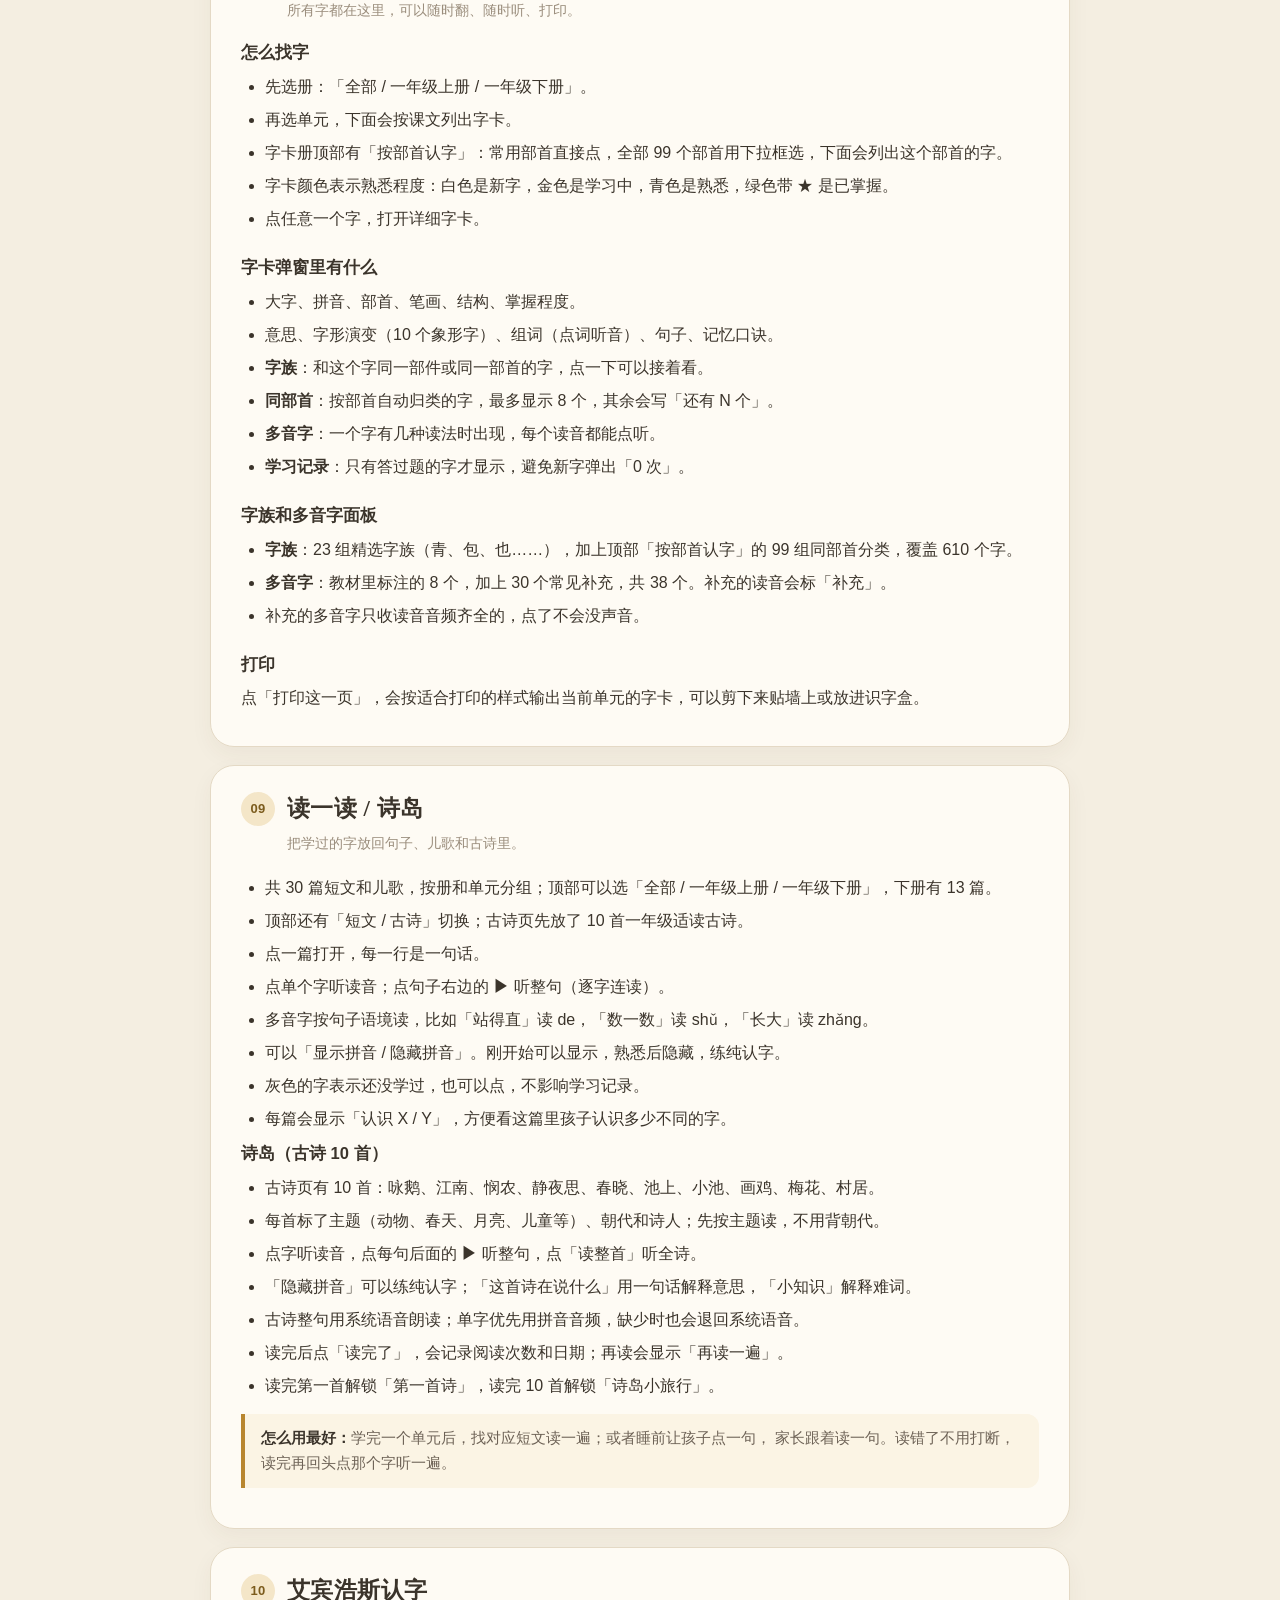
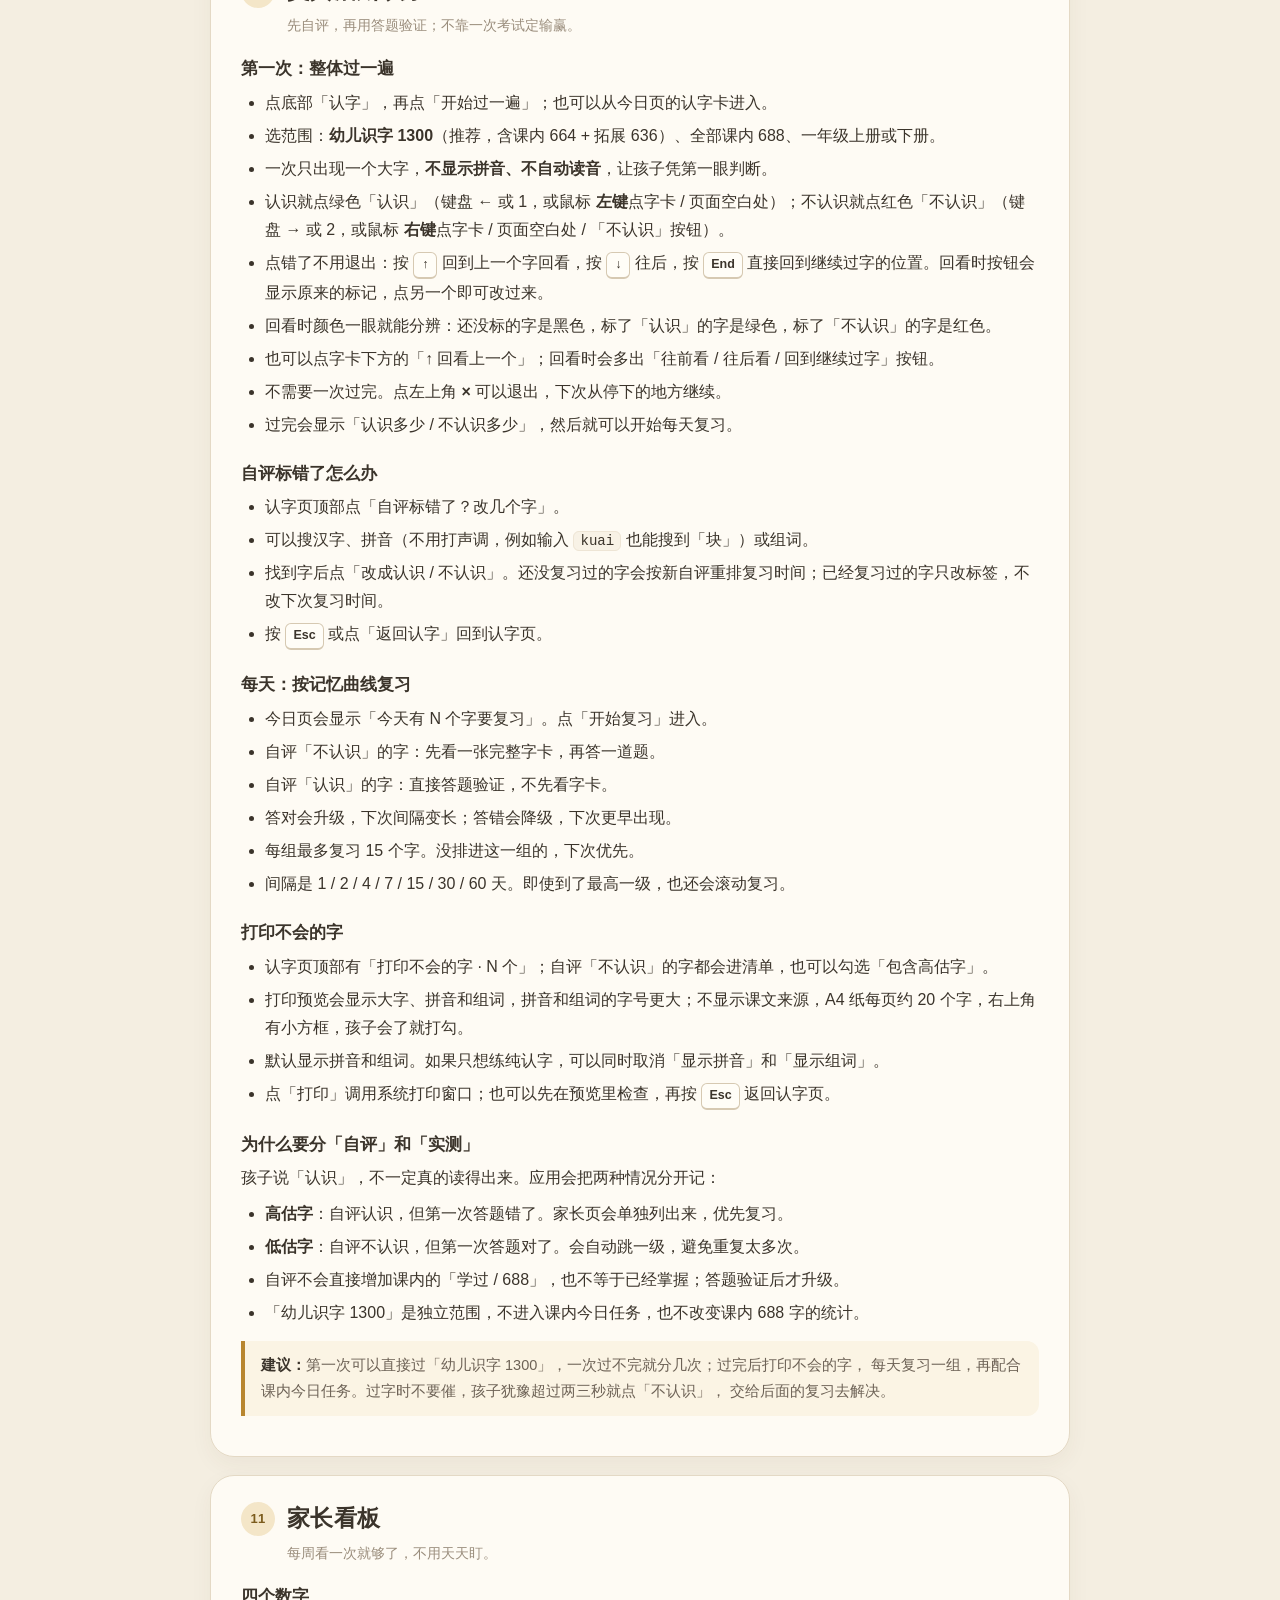
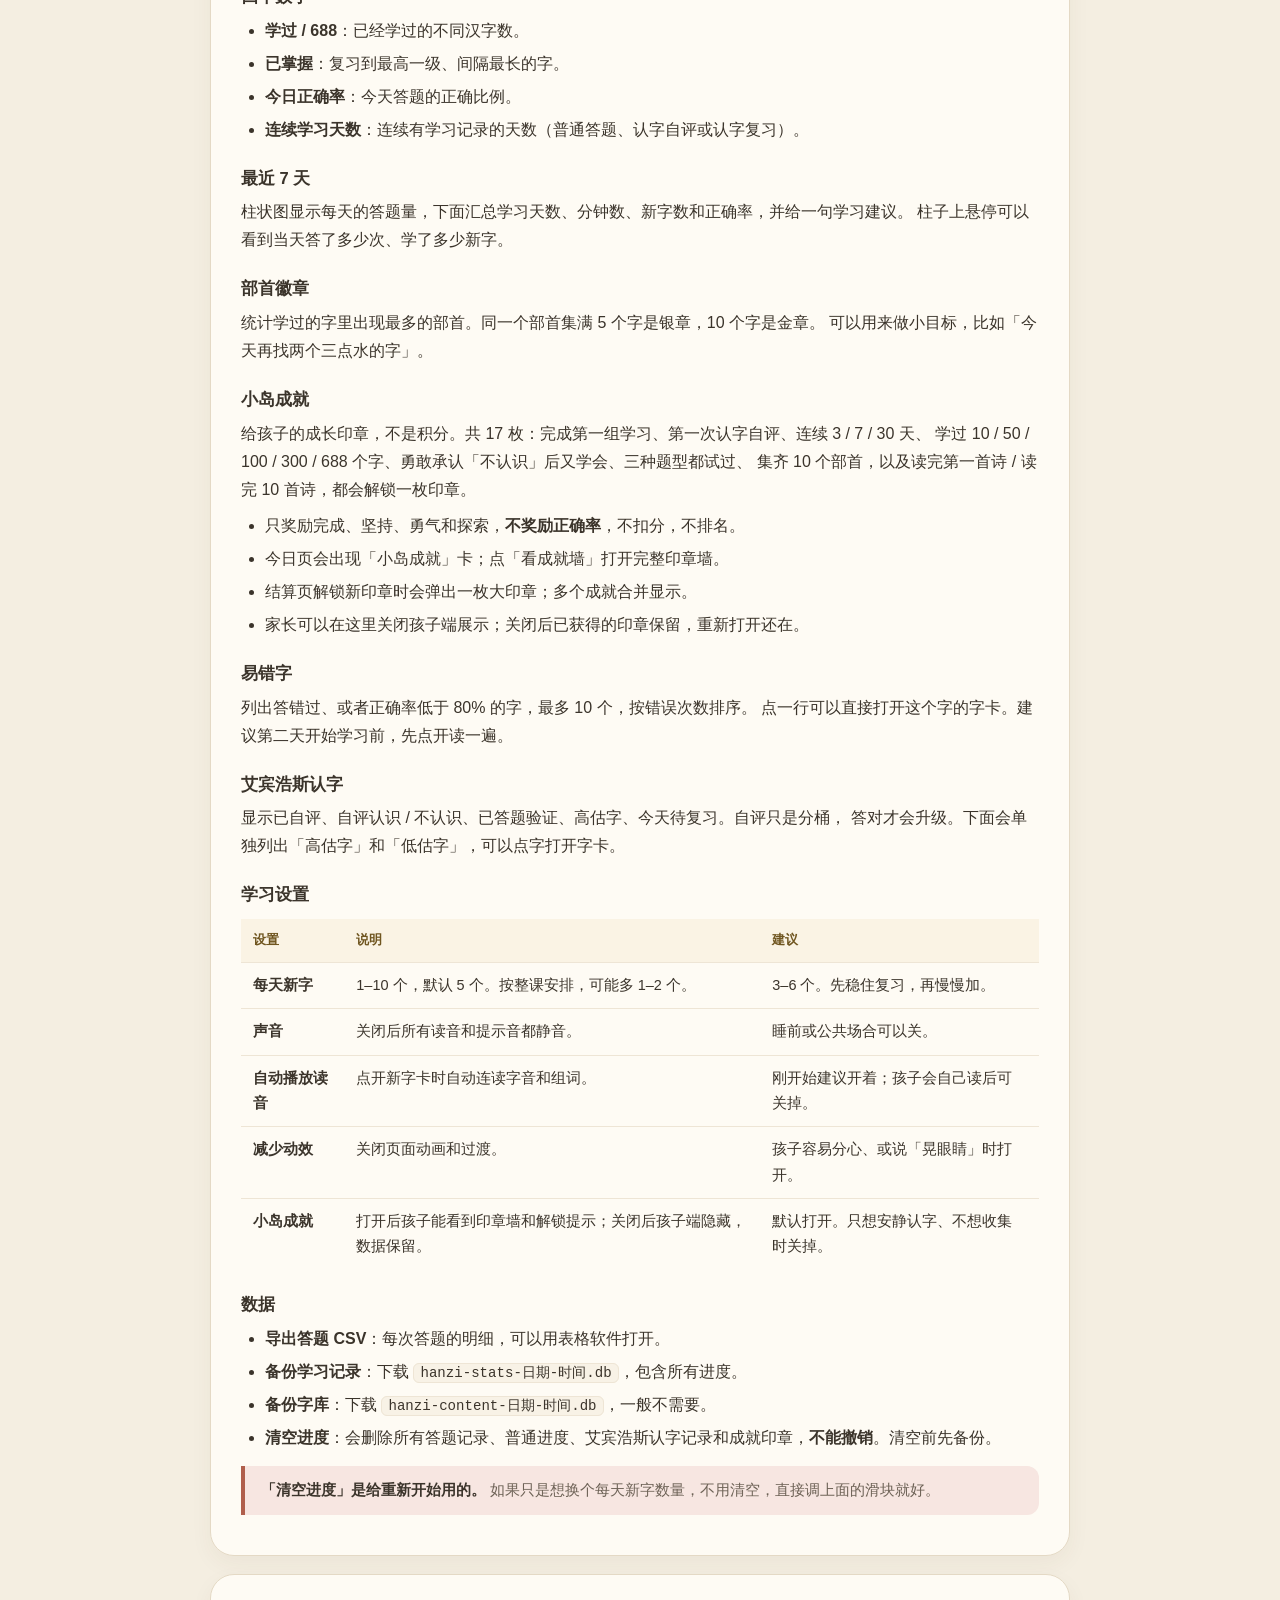
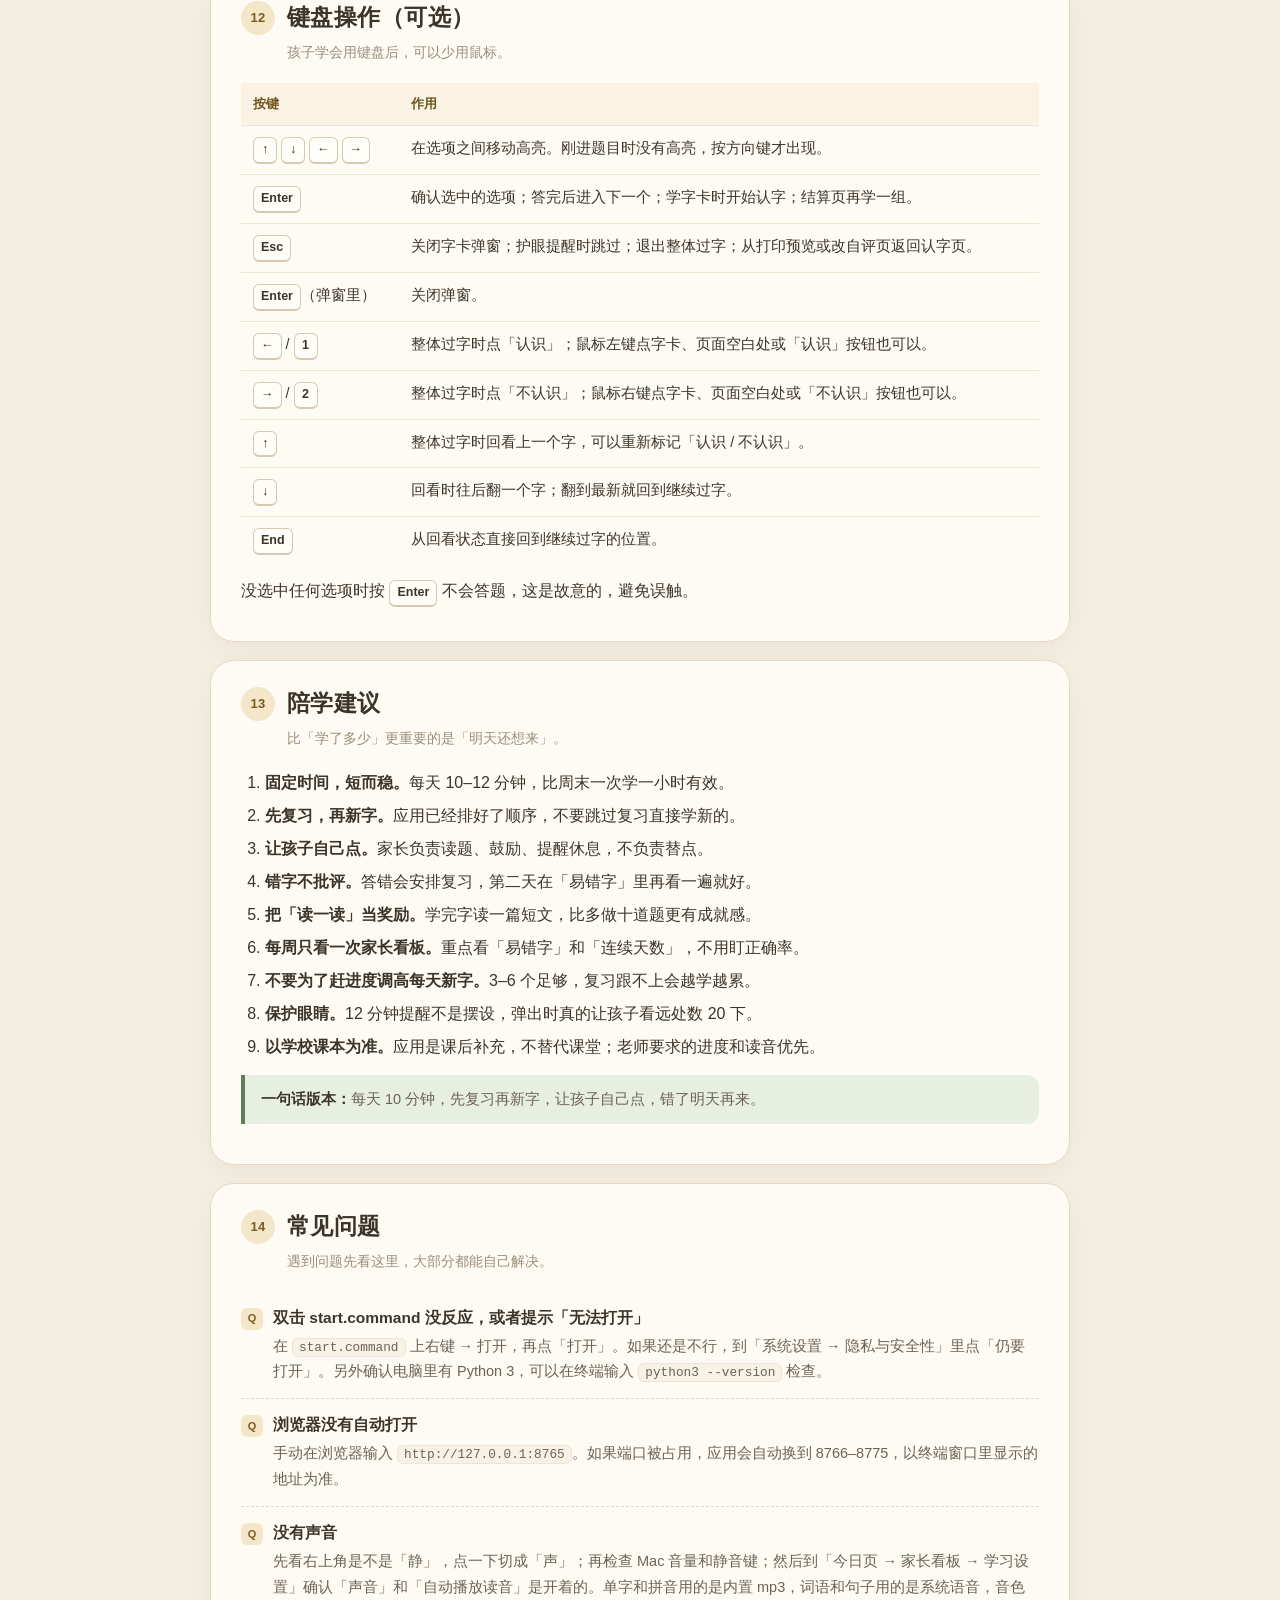
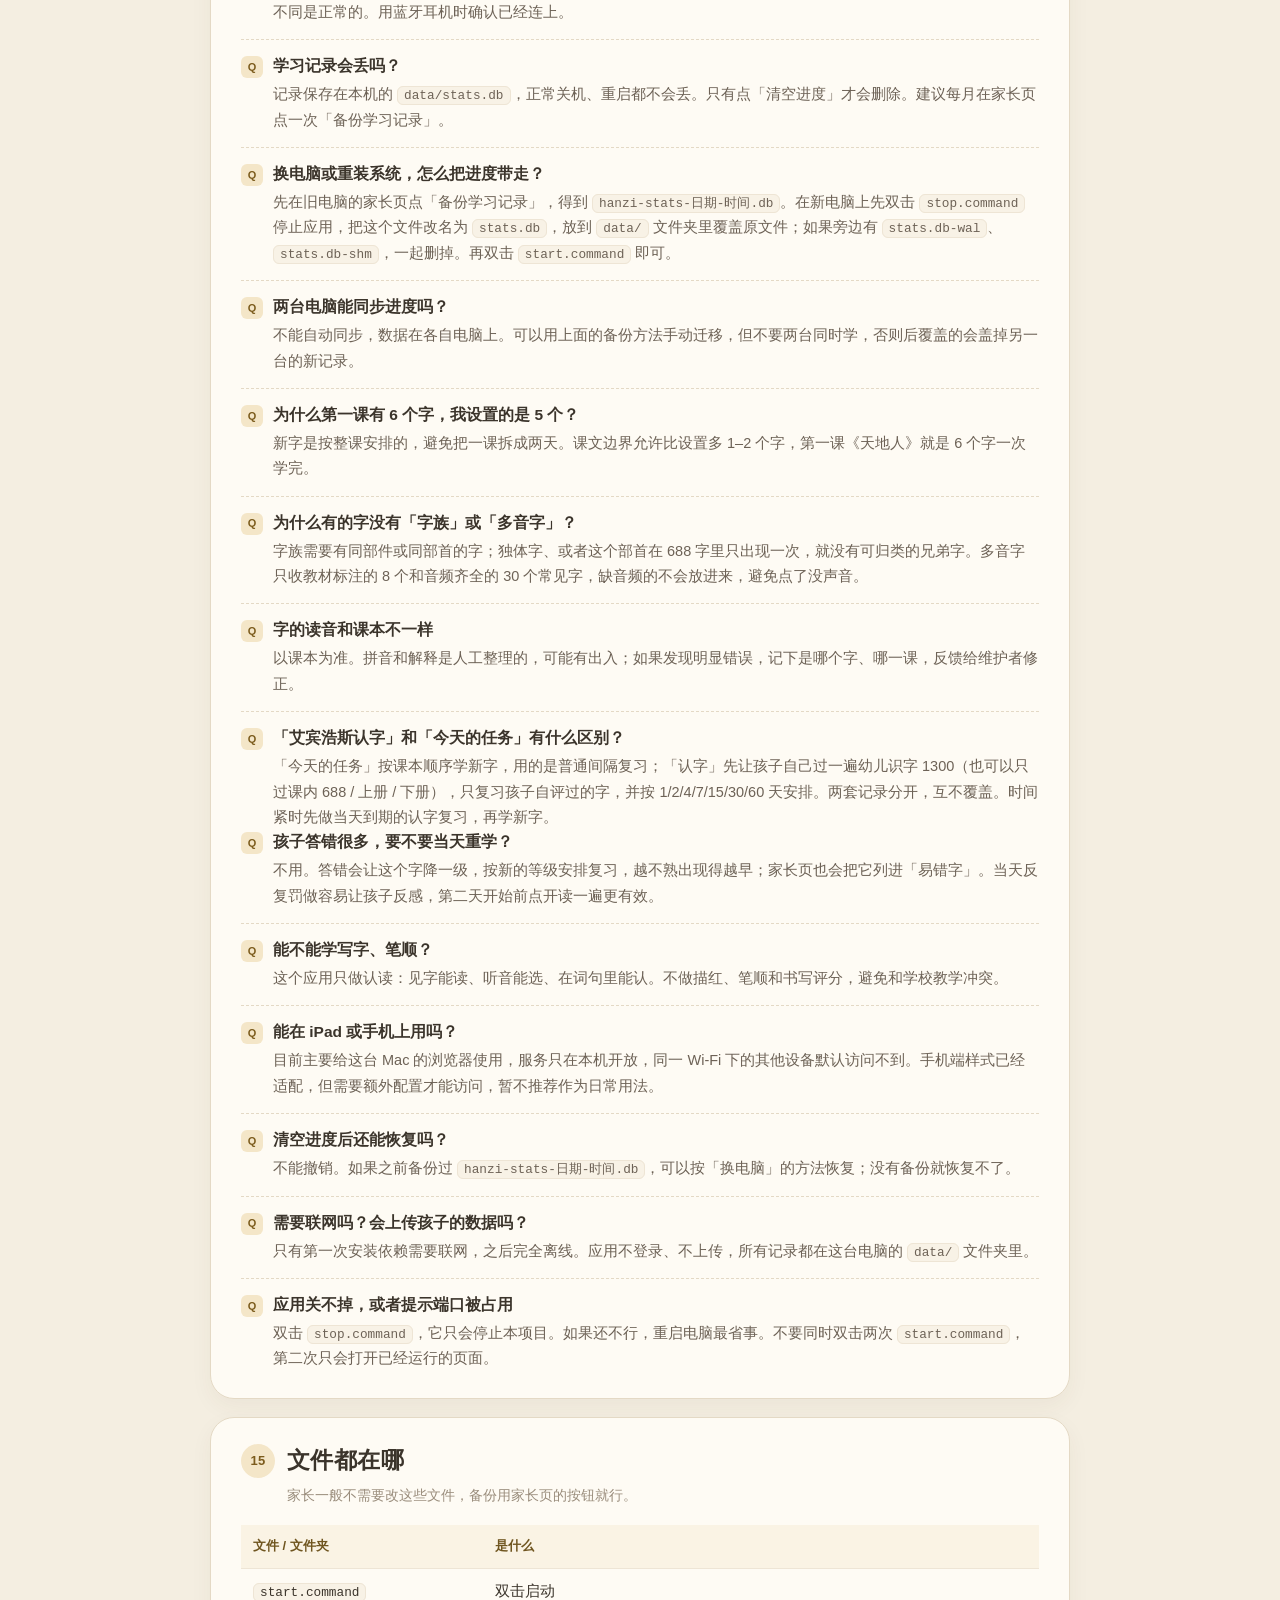
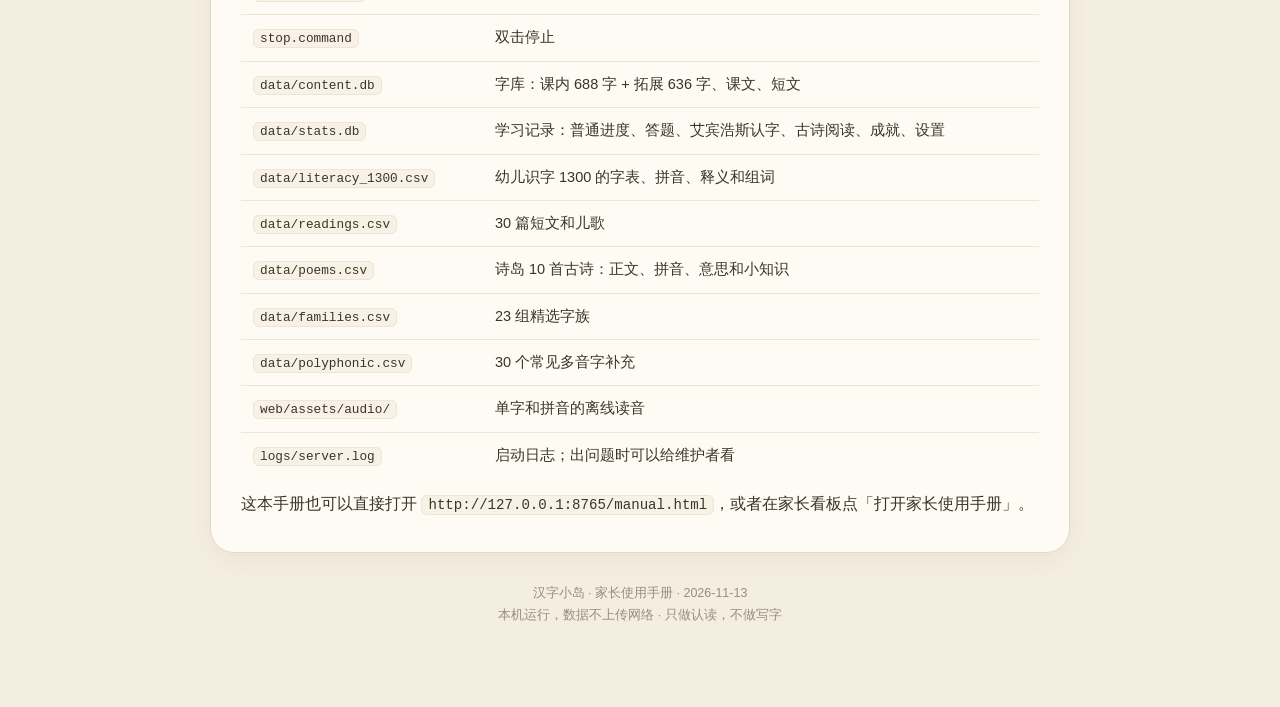
==== commit ceb8d9ee: "诗岛 10 首试点：古诗阅读和诗歌成就" ====
--- a/web/manual.html
+++ b/web/manual.html
@@ -553,8 +553,8 @@
             </tr>
             <tr>
               <td><b>读一读</b></td>
-              <td>30 篇短文和儿歌（上册 17 / 下册 13）；可按册筛选，点字听音、点 ▶ 听整句</td>
-              <td>学完一个单元后，做朗读练习</td>
+              <td>30 篇短文和儿歌（上册 17 / 下册 13）+ 10 首古诗；点字听音、点 ▶ 听整句</td>
+              <td>学完一个单元后做朗读练习；古诗页试读和录音</td>
             </tr>
             <tr>
               <td><b>认字</b></td>
@@ -789,17 +789,29 @@
 
     <!-- 09 读一读 -->
     <section id="read">
-      <h2><span class="num">09</span>读一读</h2>
-      <p class="section-sub">把学过的字放回句子和儿歌里。</p>
+      <h2><span class="num">09</span>读一读 / 诗岛</h2>
+      <p class="section-sub">把学过的字放回句子、儿歌和古诗里。</p>
 
       <ul>
         <li>共 30 篇短文和儿歌，按册和单元分组；顶部可以选「全部 / 一年级上册 / 一年级下册」，下册有 13 篇。</li>
+        <li>顶部还有「短文 / 古诗」切换；古诗页先放了 10 首一年级适读古诗。</li>
         <li>点一篇打开，每一行是一句话。</li>
         <li>点单个字听读音；点句子右边的 <b>▶</b> 听整句（逐字连读）。</li>
         <li>多音字按句子语境读，比如「站得直」读 de，「数一数」读 shǔ，「长大」读 zhǎng。</li>
         <li>可以「显示拼音 / 隐藏拼音」。刚开始可以显示，熟悉后隐藏，练纯认字。</li>
         <li>灰色的字表示还没学过，也可以点，不影响学习记录。</li>
         <li>每篇会显示「认识 X / Y」，方便看这篇里孩子认识多少不同的字。</li>
+      </ul>
+
+      <h3>诗岛（古诗 10 首）</h3>
+      <ul>
+        <li>古诗页有 10 首：咏鹅、江南、悯农、静夜思、春晓、池上、小池、画鸡、梅花、村居。</li>
+        <li>每首标了主题（动物、春天、月亮、儿童等）、朝代和诗人；先按主题读，不用背朝代。</li>
+        <li>点字听读音，点每句后面的 <b>▶</b> 听整句，点「读整首」听全诗。</li>
+        <li>「隐藏拼音」可以练纯认字；「这首诗在说什么」用一句话解释意思，「小知识」解释难词。</li>
+        <li>古诗整句用系统语音朗读；单字优先用拼音音频，缺少时也会退回系统语音。</li>
+        <li>读完后点「读完了」，会记录阅读次数和日期；再读会显示「再读一遍」。</li>
+        <li>读完第一首解锁「第一首诗」，读完 10 首解锁「诗岛小旅行」。</li>
       </ul>
 
       <div class="tip">
@@ -890,9 +902,9 @@
       可以用来做小目标，比如「今天再找两个三点水的字」。</p>
 
       <h3>小岛成就</h3>
-      <p>给孩子的成长印章，不是积分。完成第一组学习、第一次认字自评、连续 3 / 7 / 30 天、
+      <p>给孩子的成长印章，不是积分。共 17 枚：完成第一组学习、第一次认字自评、连续 3 / 7 / 30 天、
       学过 10 / 50 / 100 / 300 / 688 个字、勇敢承认「不认识」后又学会、三种题型都试过、
-      集齐 10 个部首，都会解锁一枚印章。</p>
+      集齐 10 个部首，以及读完第一首诗 / 读完 10 首诗，都会解锁一枚印章。</p>
       <ul>
         <li>只奖励完成、坚持、勇气和探索，<b>不奖励正确率</b>，不扣分，不排名。</li>
         <li>今日页会出现「小岛成就」卡；点「看成就墙」打开完整印章墙。</li>
@@ -1105,9 +1117,10 @@
             <tr><td><code>start.command</code></td><td>双击启动</td></tr>
             <tr><td><code>stop.command</code></td><td>双击停止</td></tr>
             <tr><td><code>data/content.db</code></td><td>字库：课内 688 字 + 拓展 636 字、课文、短文</td></tr>
-            <tr><td><code>data/stats.db</code></td><td>学习记录：普通进度、答题、艾宾浩斯认字、设置</td></tr>
+            <tr><td><code>data/stats.db</code></td><td>学习记录：普通进度、答题、艾宾浩斯认字、古诗阅读、成就、设置</td></tr>
             <tr><td><code>data/literacy_1300.csv</code></td><td>幼儿识字 1300 的字表、拼音、释义和组词</td></tr>
             <tr><td><code>data/readings.csv</code></td><td>30 篇短文和儿歌</td></tr>
+            <tr><td><code>data/poems.csv</code></td><td>诗岛 10 首古诗：正文、拼音、意思和小知识</td></tr>
             <tr><td><code>data/families.csv</code></td><td>23 组精选字族</td></tr>
             <tr><td><code>data/polyphonic.csv</code></td><td>30 个常见多音字补充</td></tr>
             <tr><td><code>web/assets/audio/</code></td><td>单字和拼音的离线读音</td></tr>
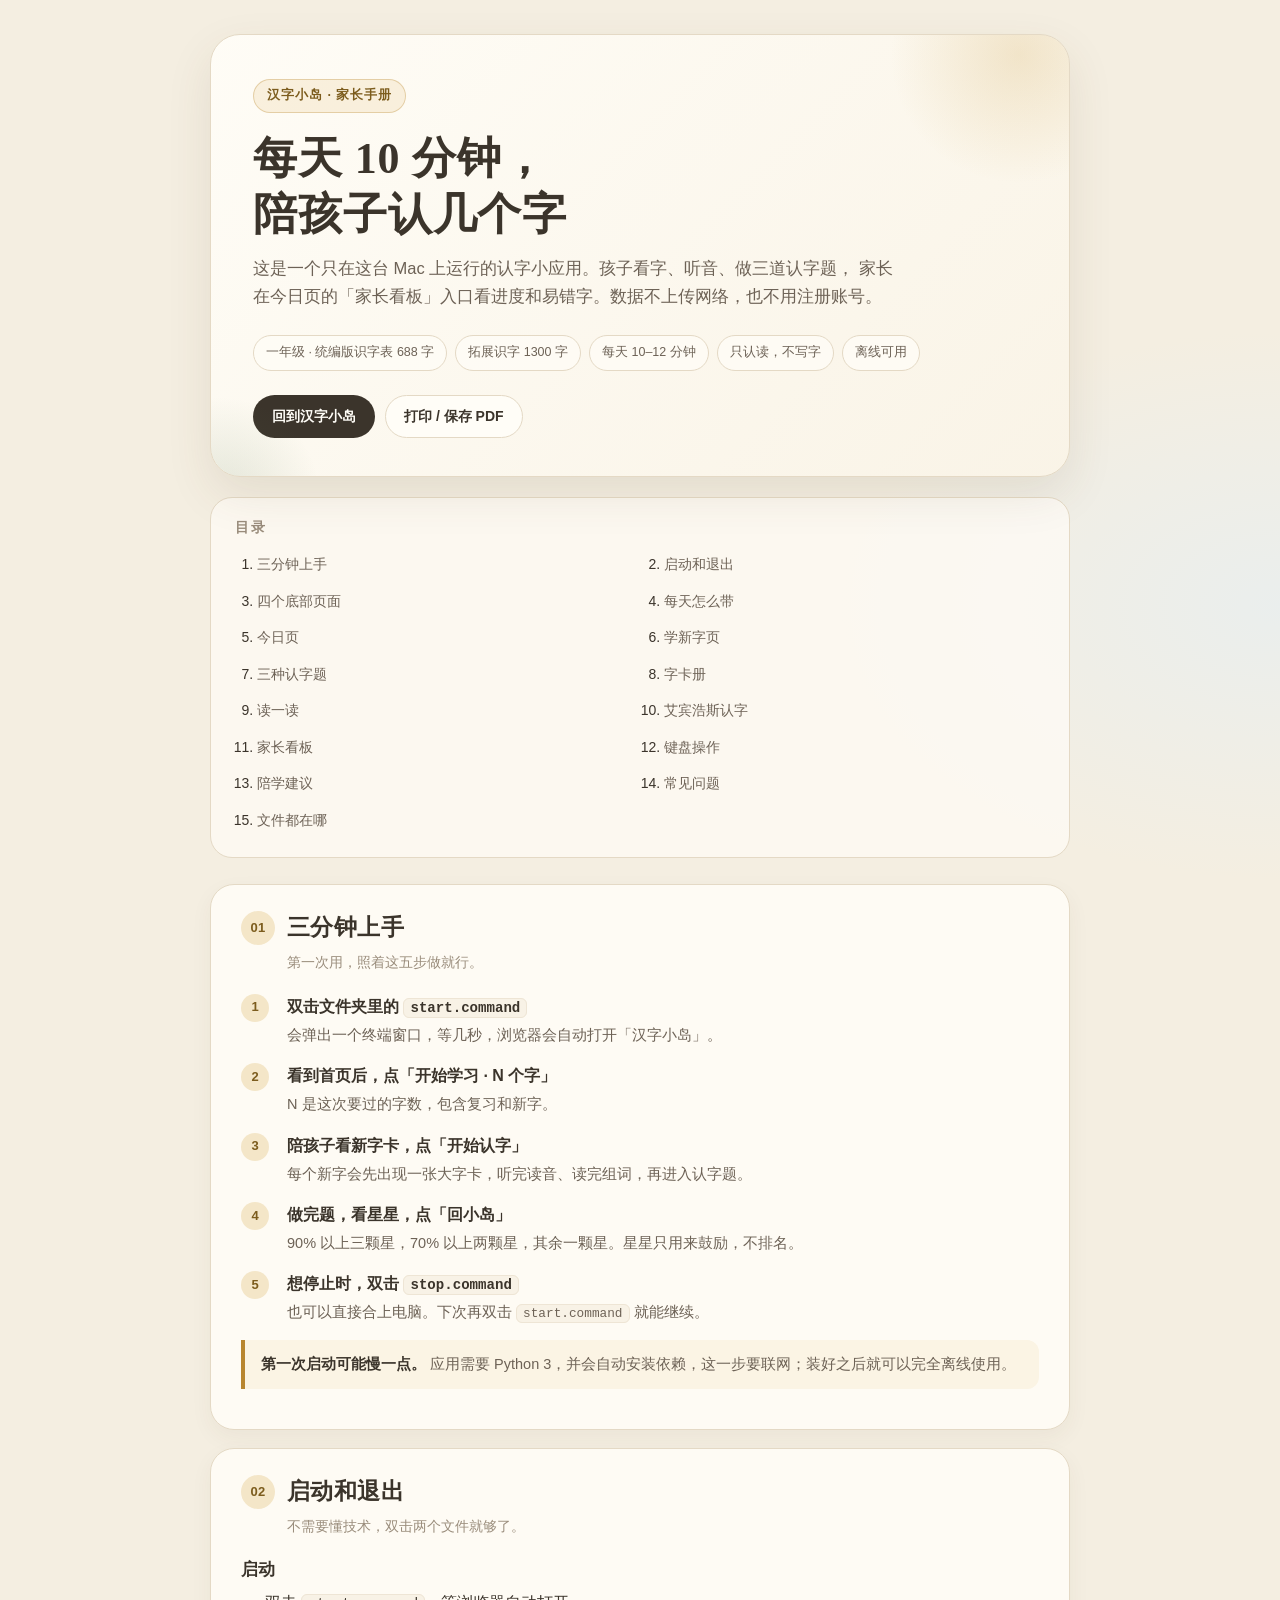
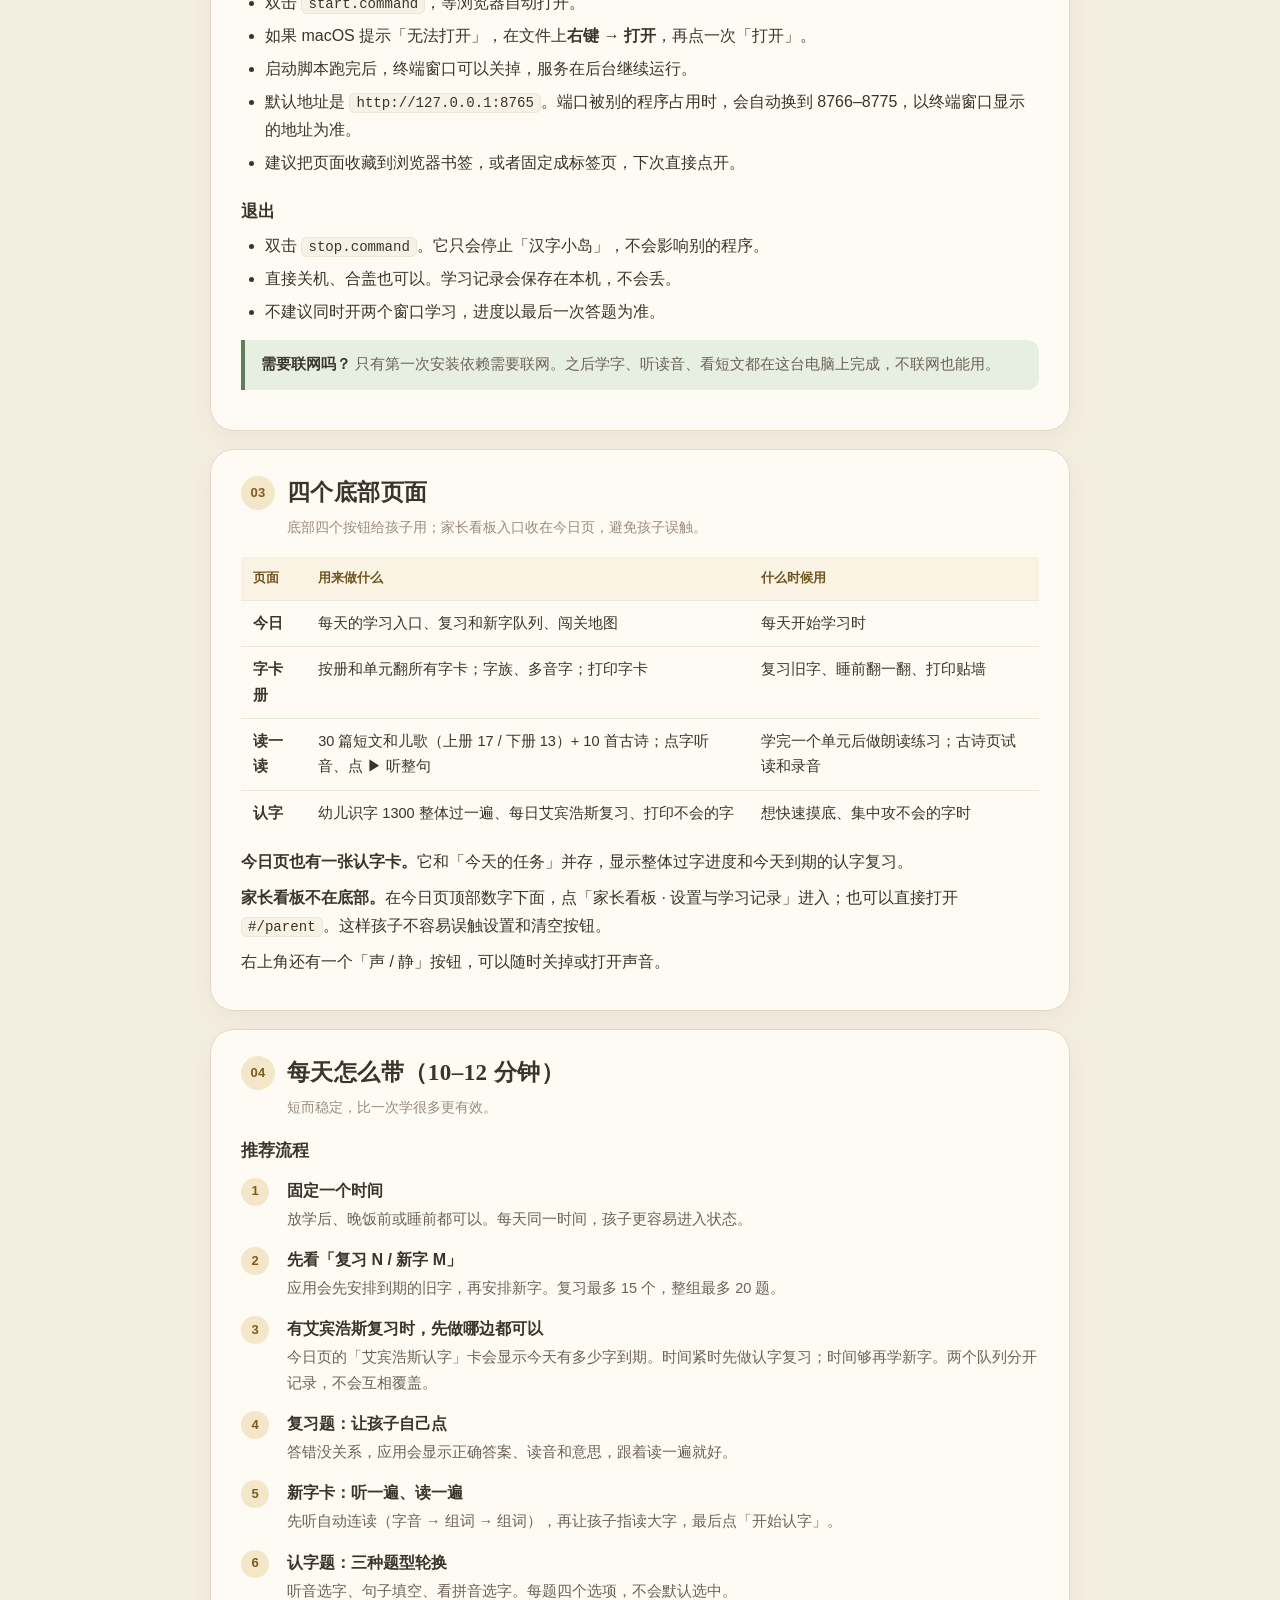
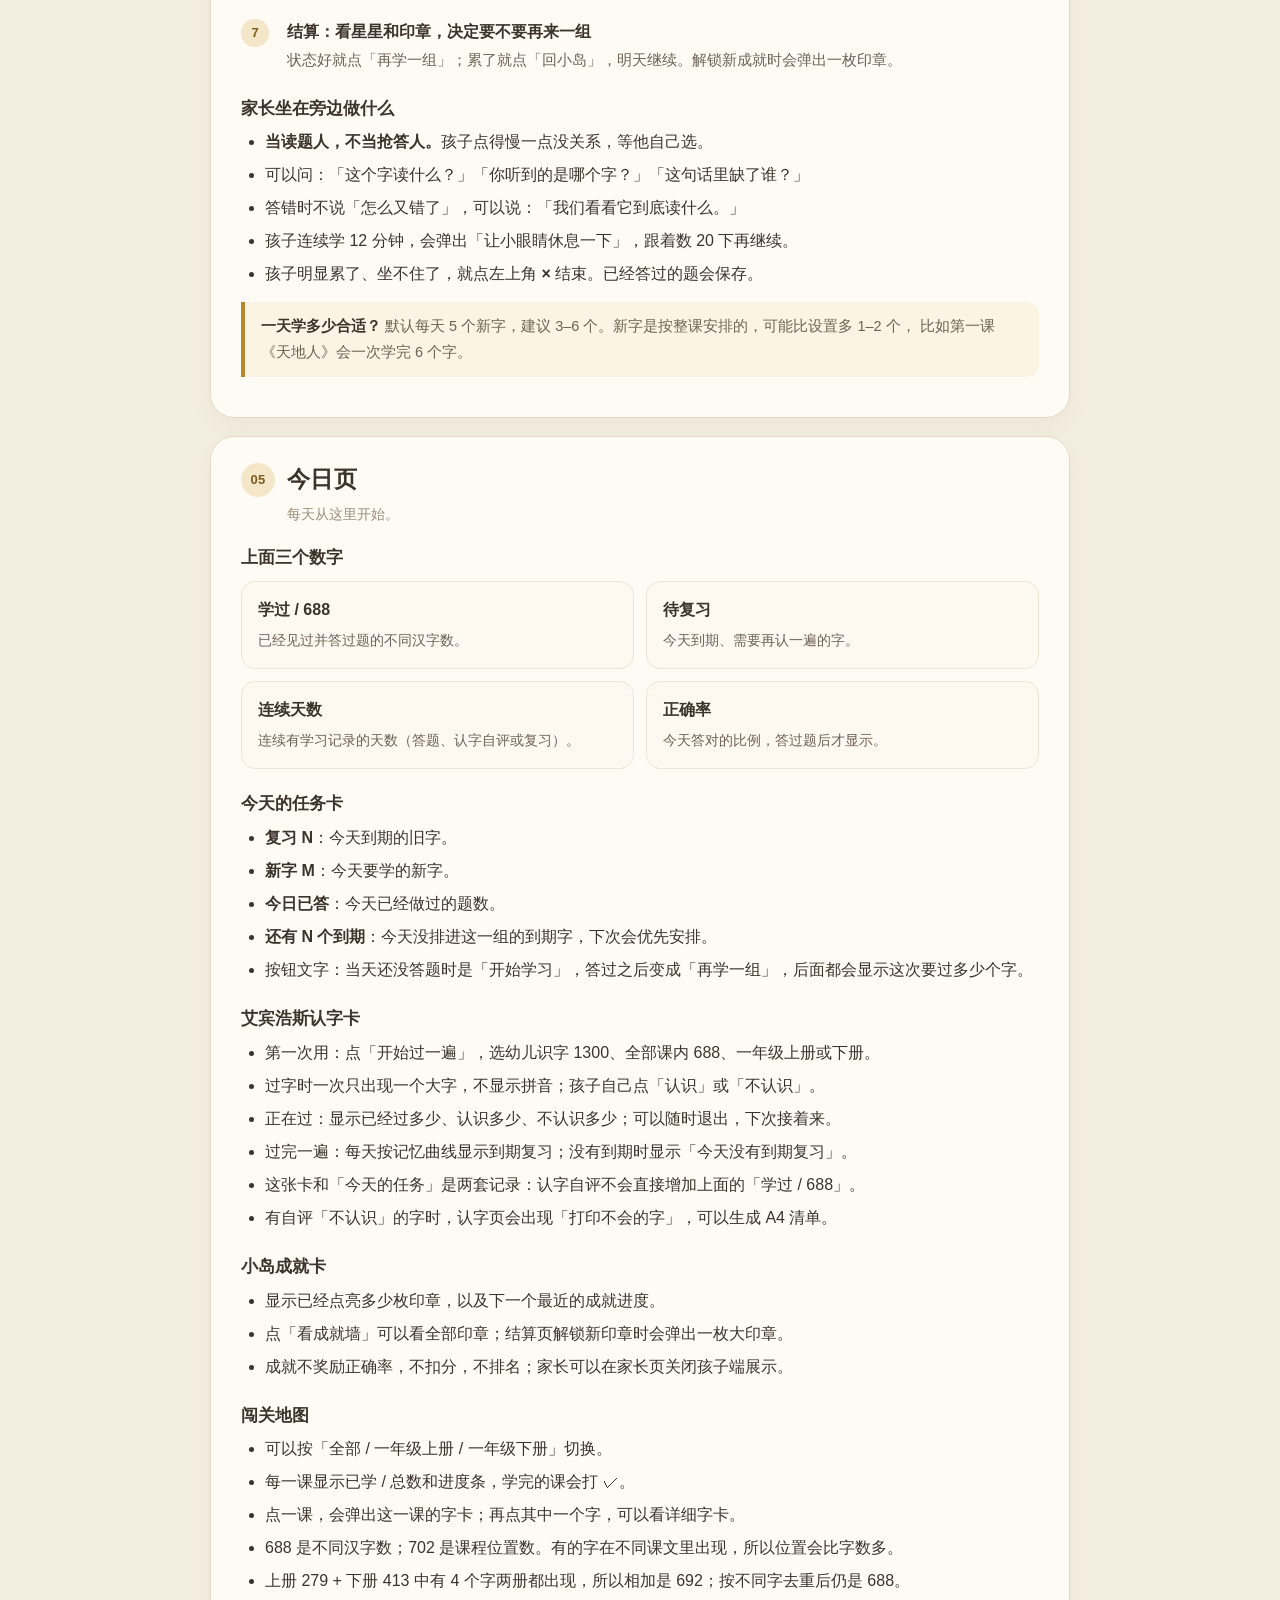
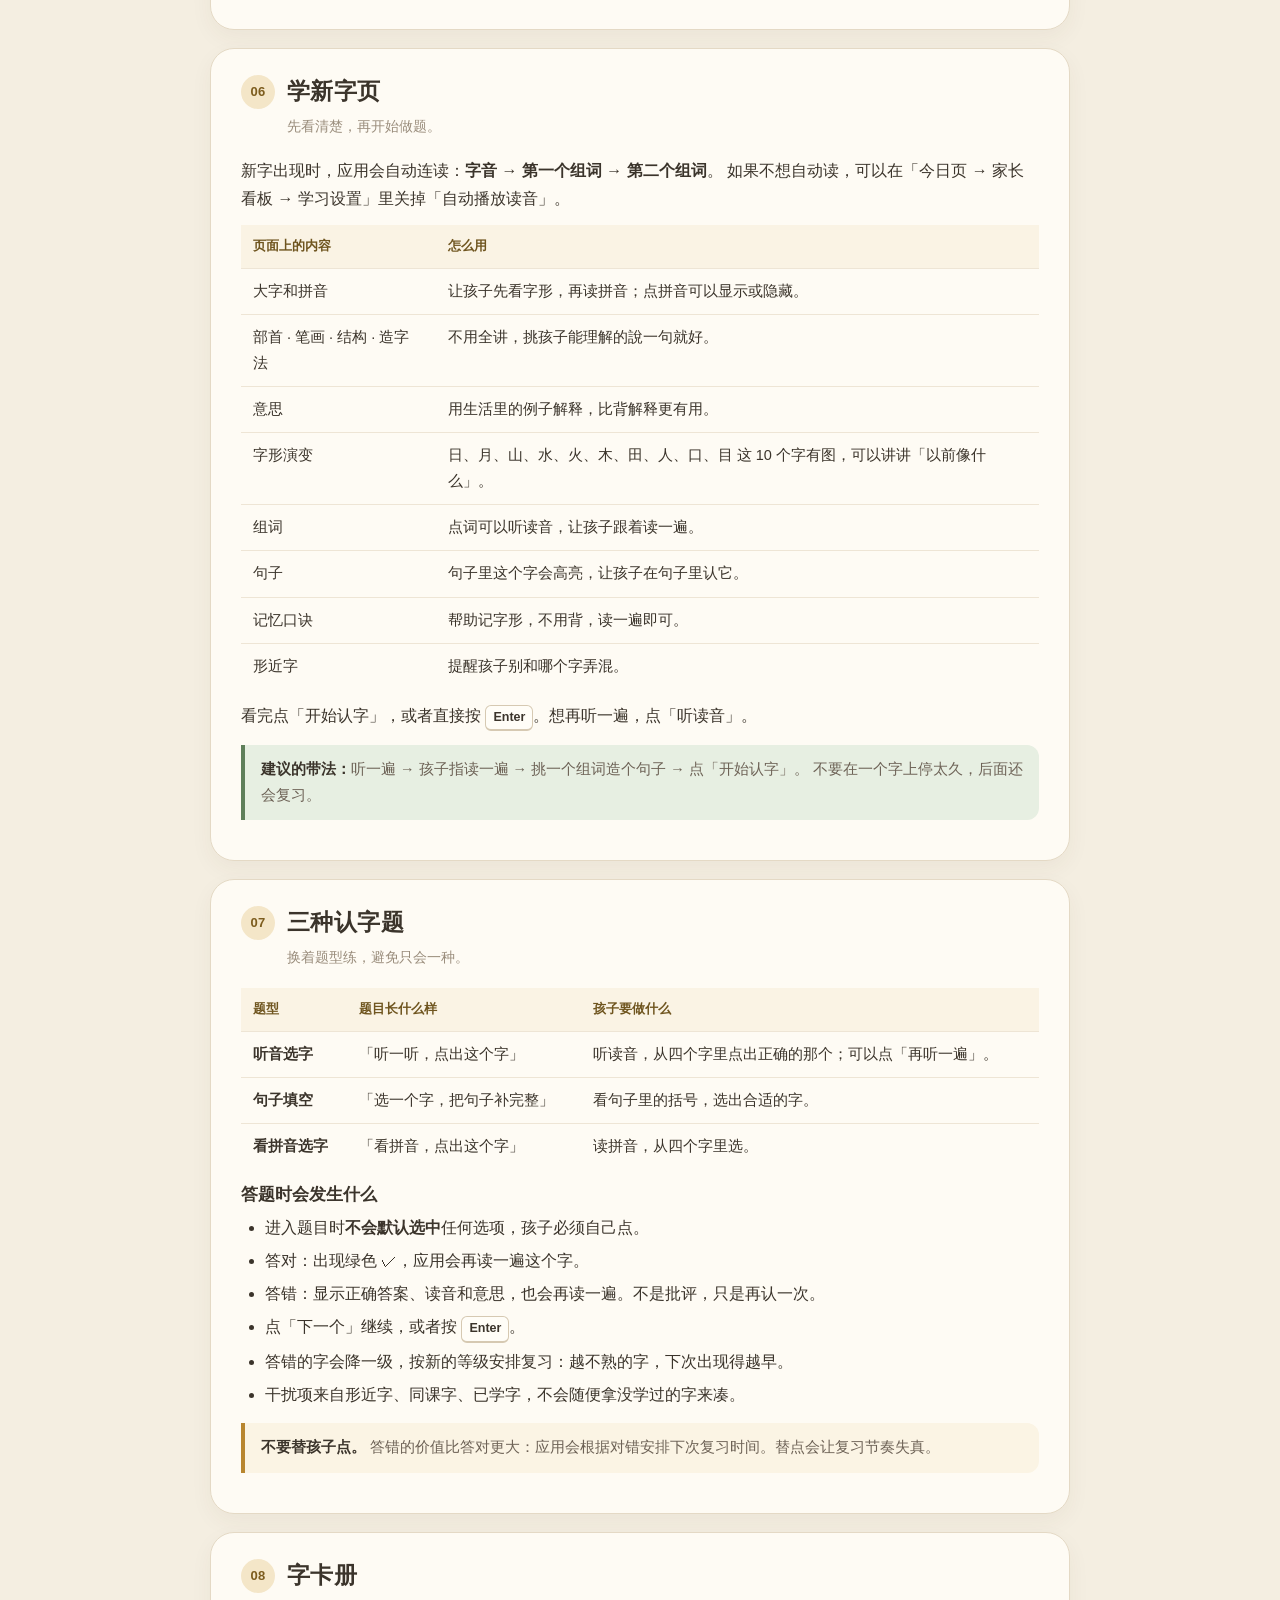
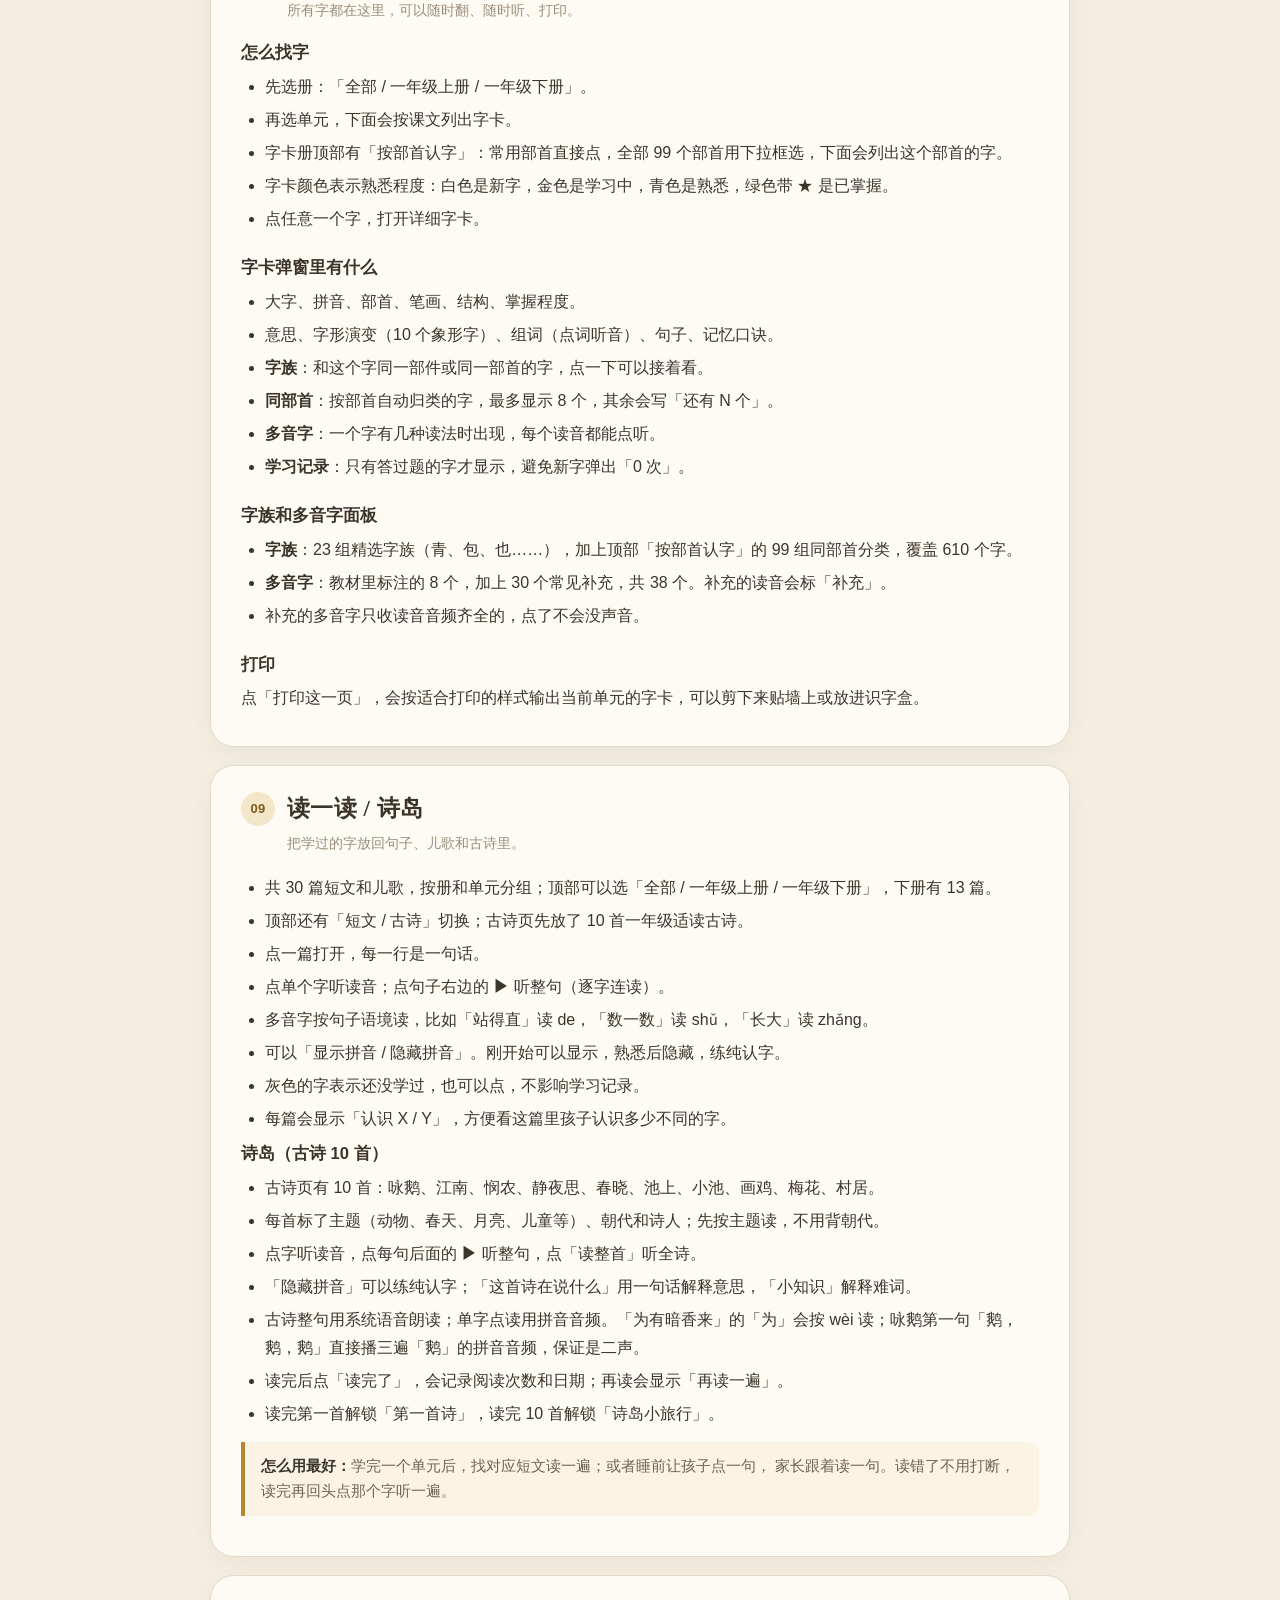
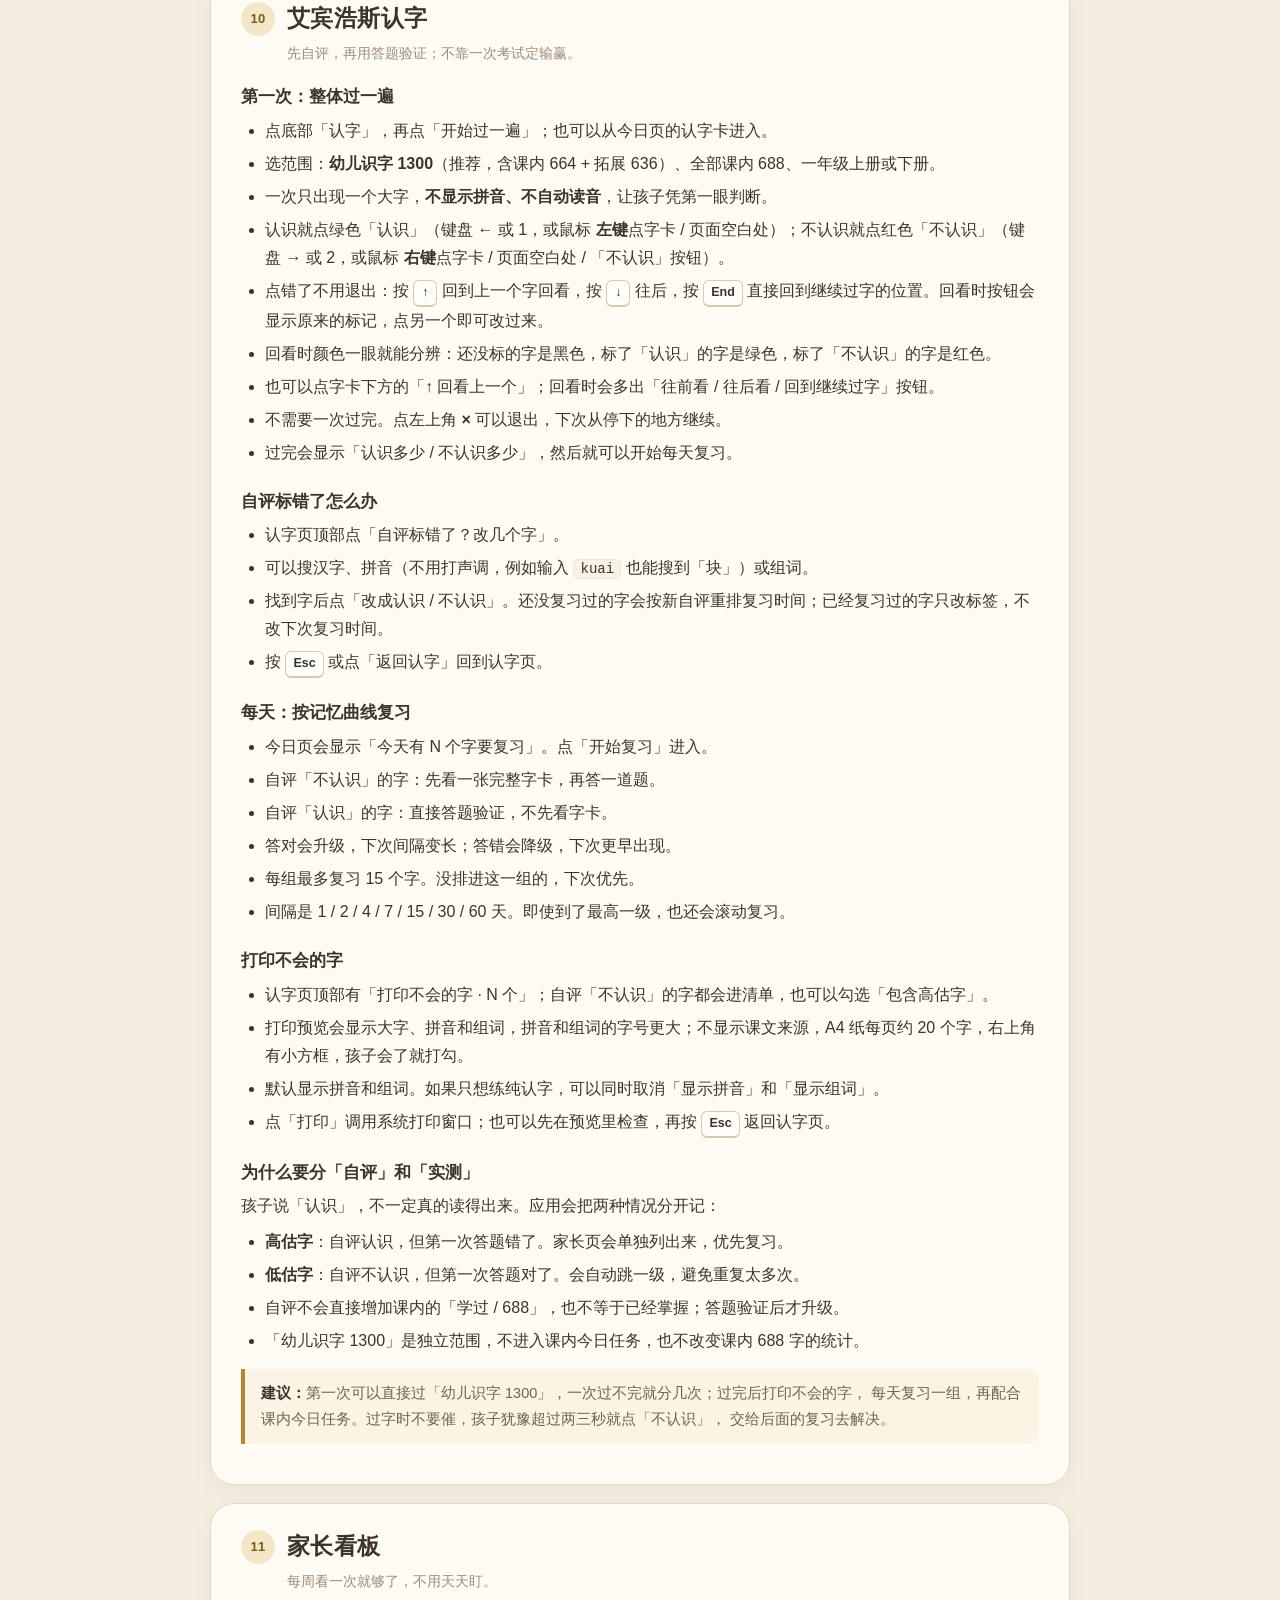
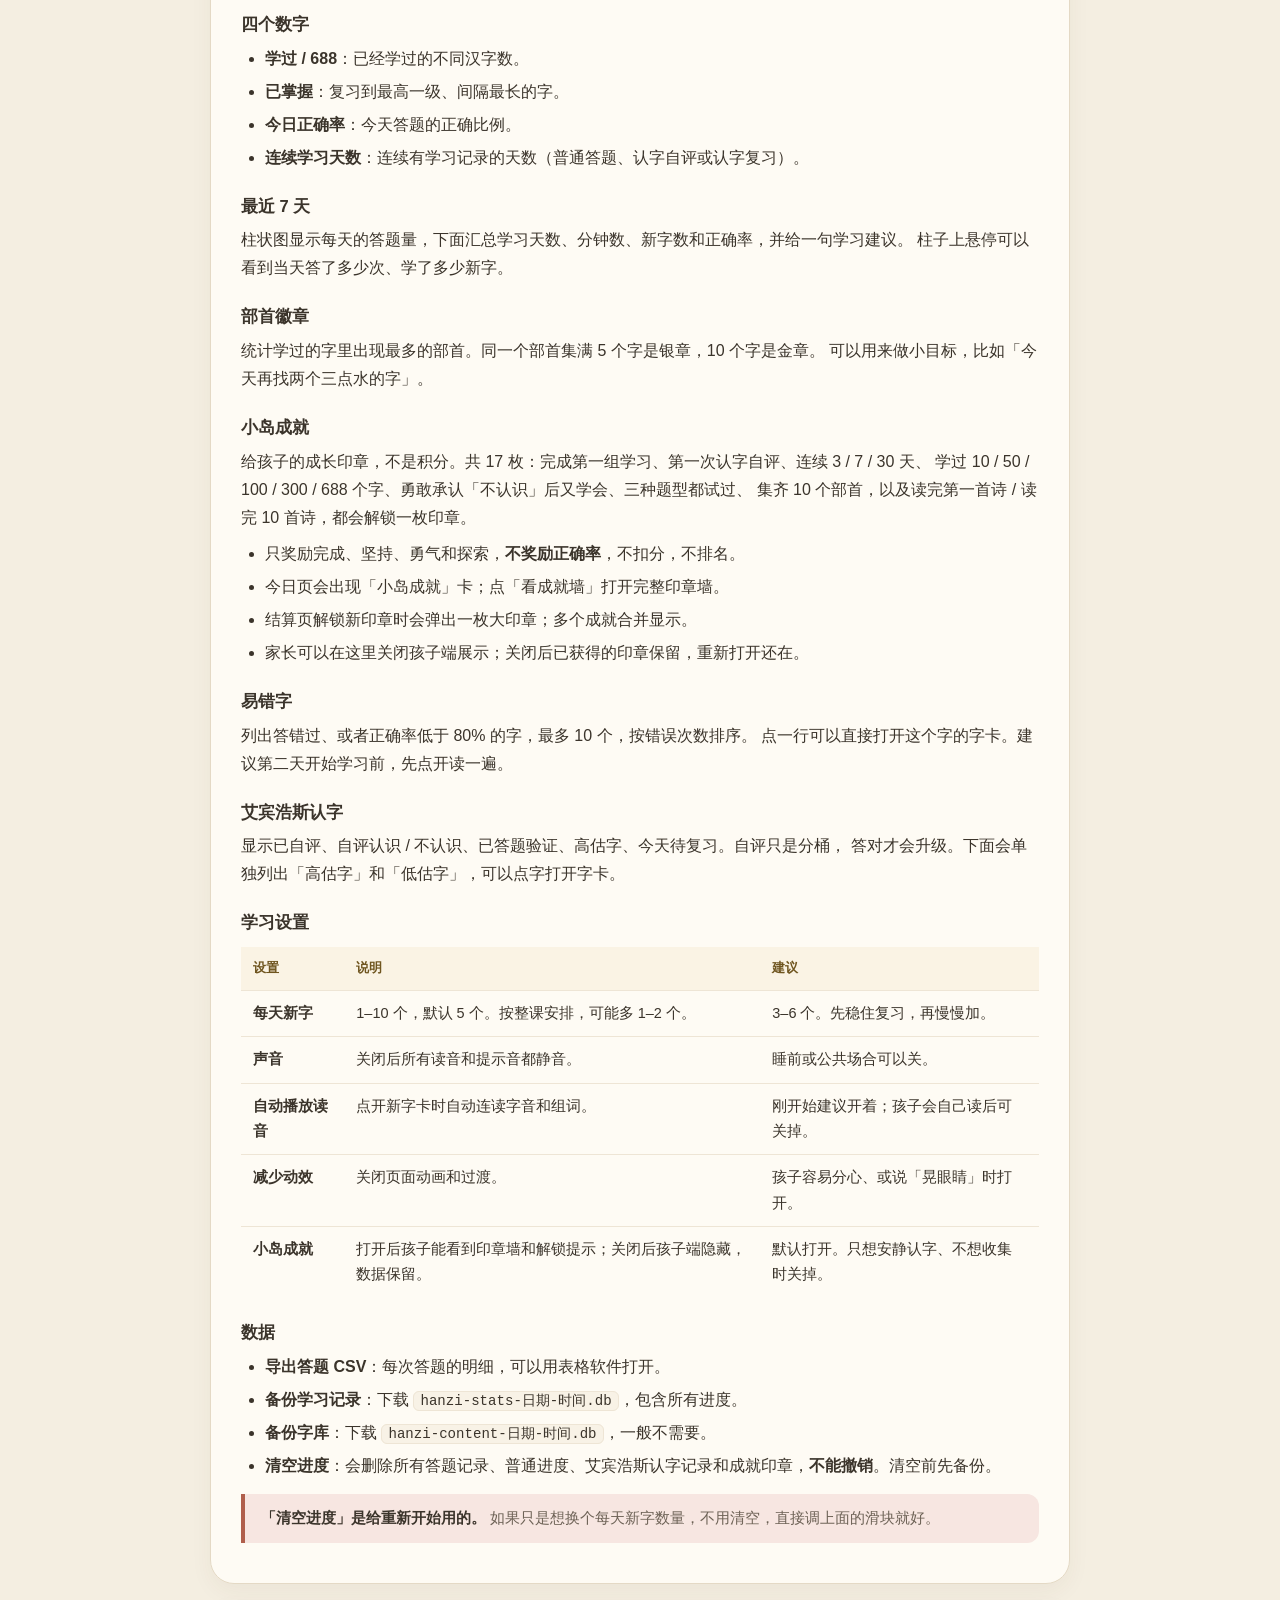
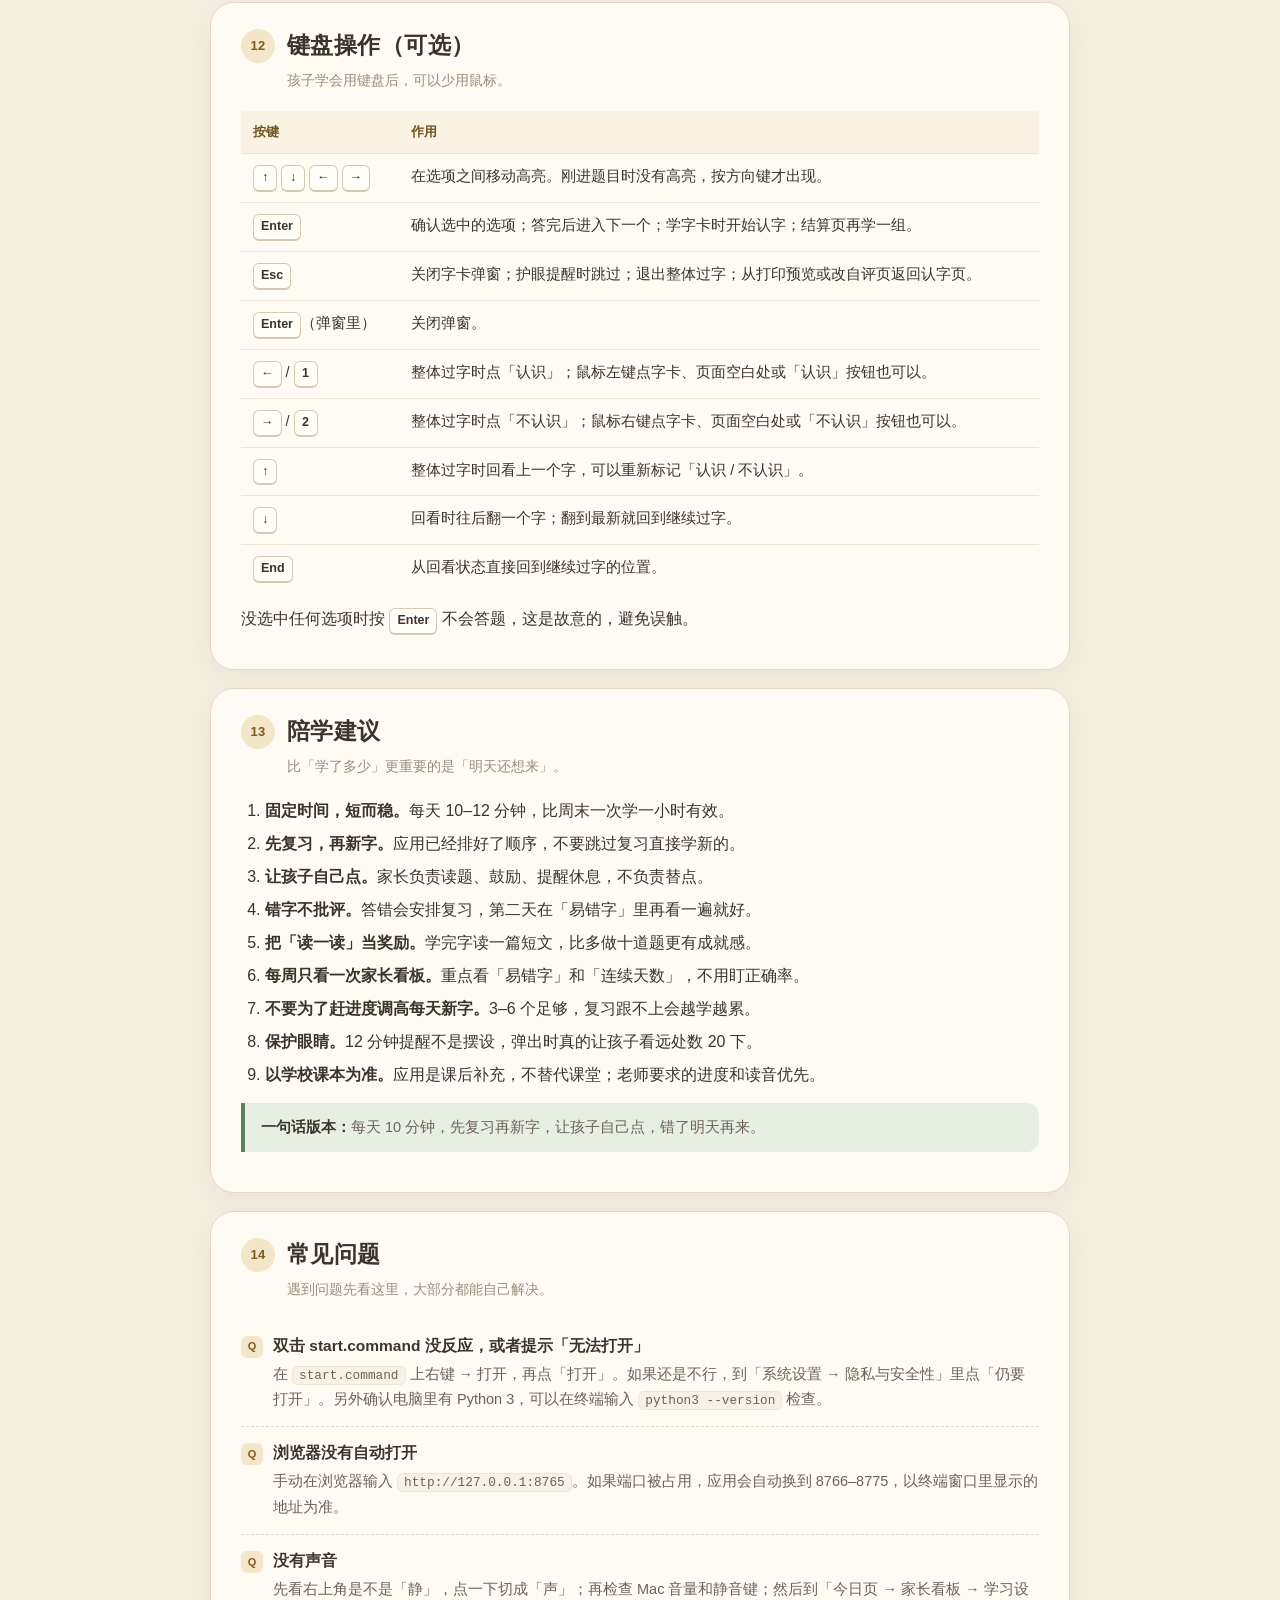
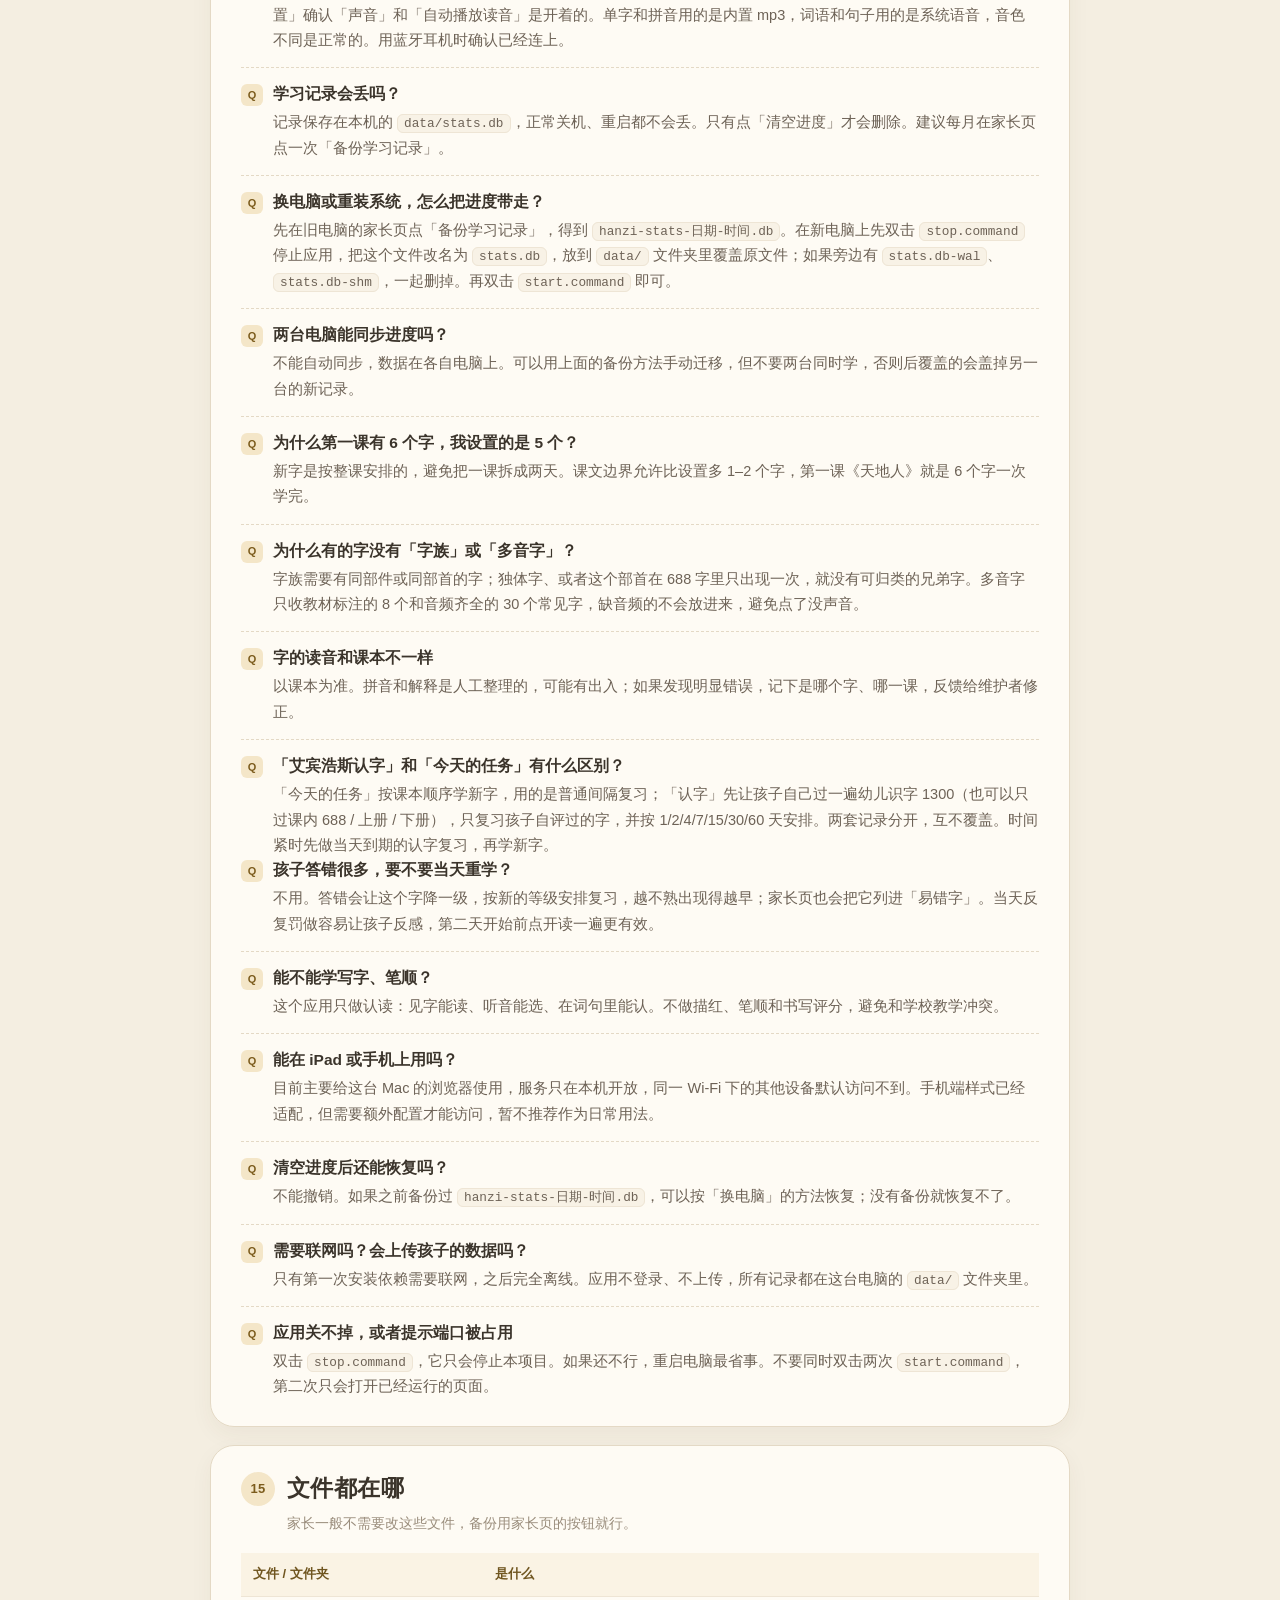
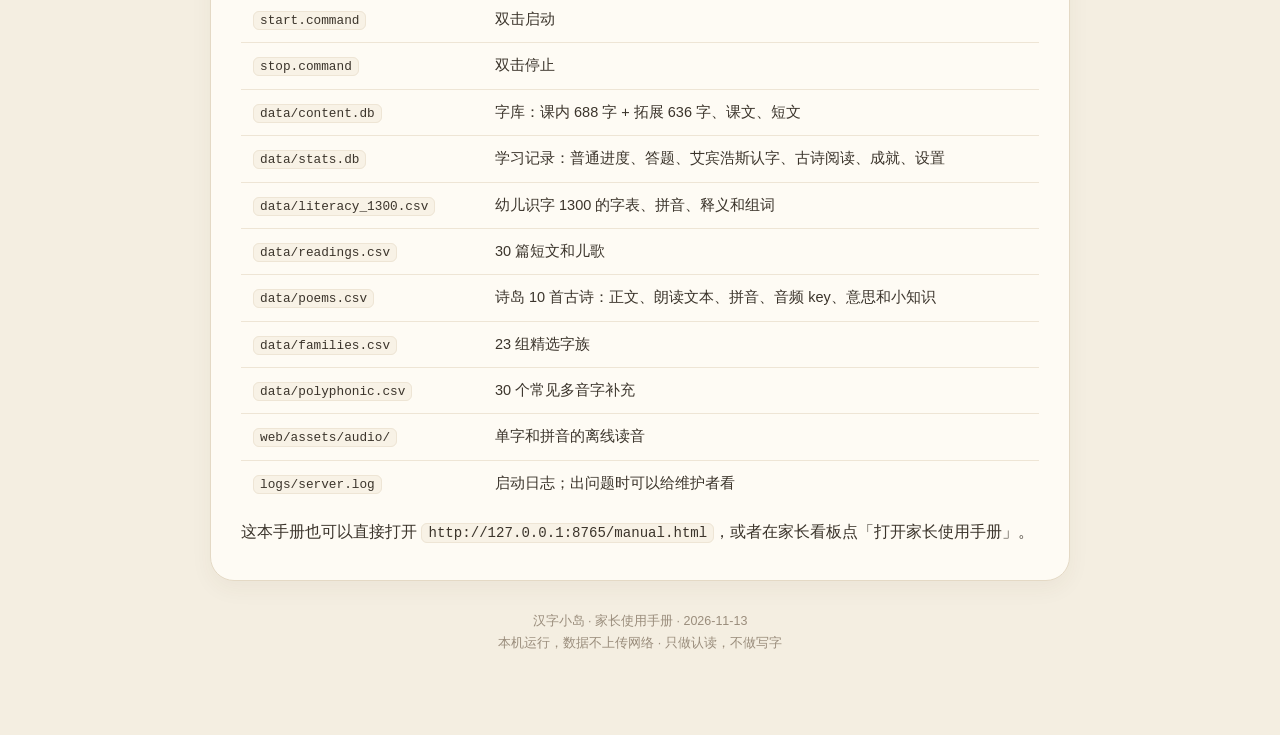
==== commit 0cc6ec3a: "修复诗岛读音：回退系统声音并用 line_audio 指定逐句音频 - 古诗整句恢复原系统语音，只保留梅花「为→位」的同音字修正 - poems.csv 新增 line_audio 列，咏鹅第一句按顺" ====
--- a/web/manual.html
+++ b/web/manual.html
@@ -809,7 +809,7 @@
         <li>每首标了主题（动物、春天、月亮、儿童等）、朝代和诗人；先按主题读，不用背朝代。</li>
         <li>点字听读音，点每句后面的 <b>▶</b> 听整句，点「读整首」听全诗。</li>
         <li>「隐藏拼音」可以练纯认字；「这首诗在说什么」用一句话解释意思，「小知识」解释难词。</li>
-        <li>古诗整句用系统语音朗读；单字优先用拼音音频，缺少时也会退回系统语音。</li>
+        <li>古诗整句用系统语音朗读；单字点读用拼音音频。「为有暗香来」的「为」会按 wèi 读；咏鹅第一句「鹅，鹅，鹅」直接播三遍「鹅」的拼音音频，保证是二声。</li>
         <li>读完后点「读完了」，会记录阅读次数和日期；再读会显示「再读一遍」。</li>
         <li>读完第一首解锁「第一首诗」，读完 10 首解锁「诗岛小旅行」。</li>
       </ul>
@@ -1120,7 +1120,7 @@
             <tr><td><code>data/stats.db</code></td><td>学习记录：普通进度、答题、艾宾浩斯认字、古诗阅读、成就、设置</td></tr>
             <tr><td><code>data/literacy_1300.csv</code></td><td>幼儿识字 1300 的字表、拼音、释义和组词</td></tr>
             <tr><td><code>data/readings.csv</code></td><td>30 篇短文和儿歌</td></tr>
-            <tr><td><code>data/poems.csv</code></td><td>诗岛 10 首古诗：正文、拼音、意思和小知识</td></tr>
+            <tr><td><code>data/poems.csv</code></td><td>诗岛 10 首古诗：正文、朗读文本、拼音、音频 key、意思和小知识</td></tr>
             <tr><td><code>data/families.csv</code></td><td>23 组精选字族</td></tr>
             <tr><td><code>data/polyphonic.csv</code></td><td>30 个常见多音字补充</td></tr>
             <tr><td><code>web/assets/audio/</code></td><td>单字和拼音的离线读音</td></tr>
